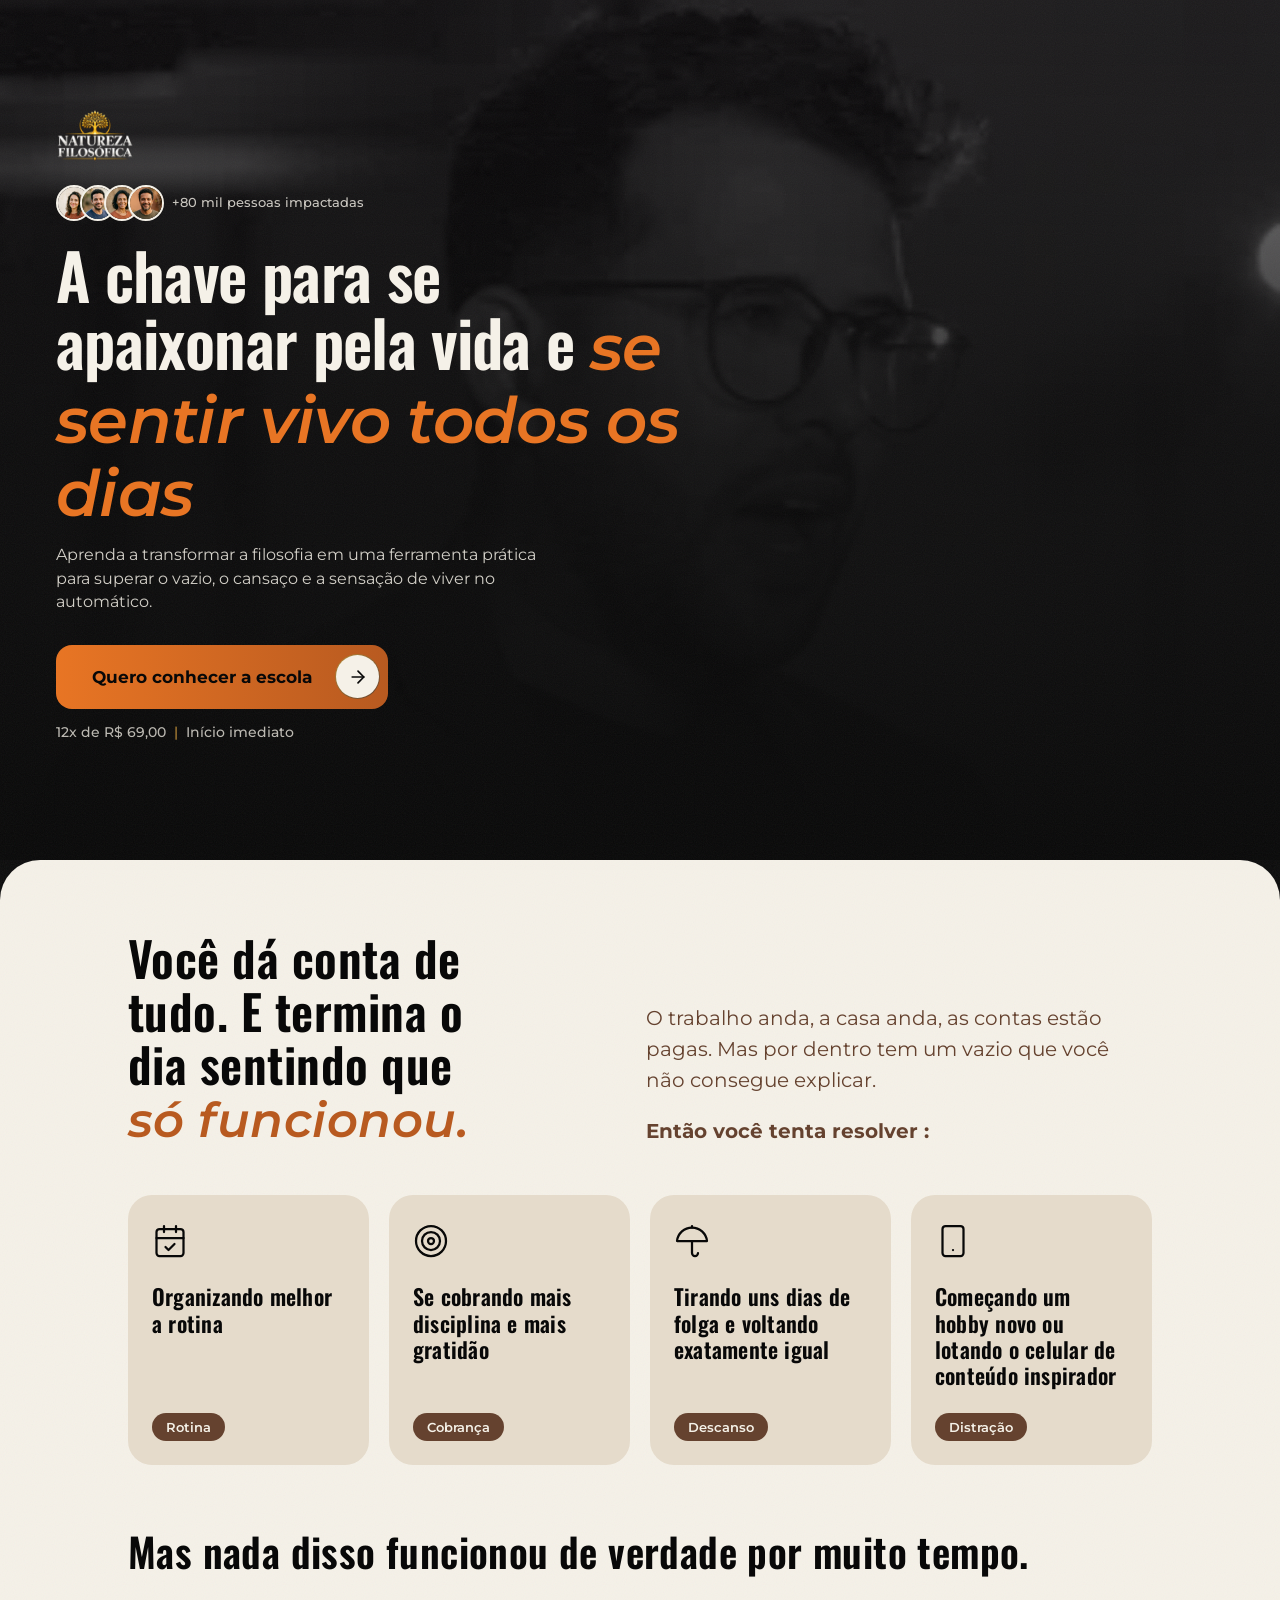
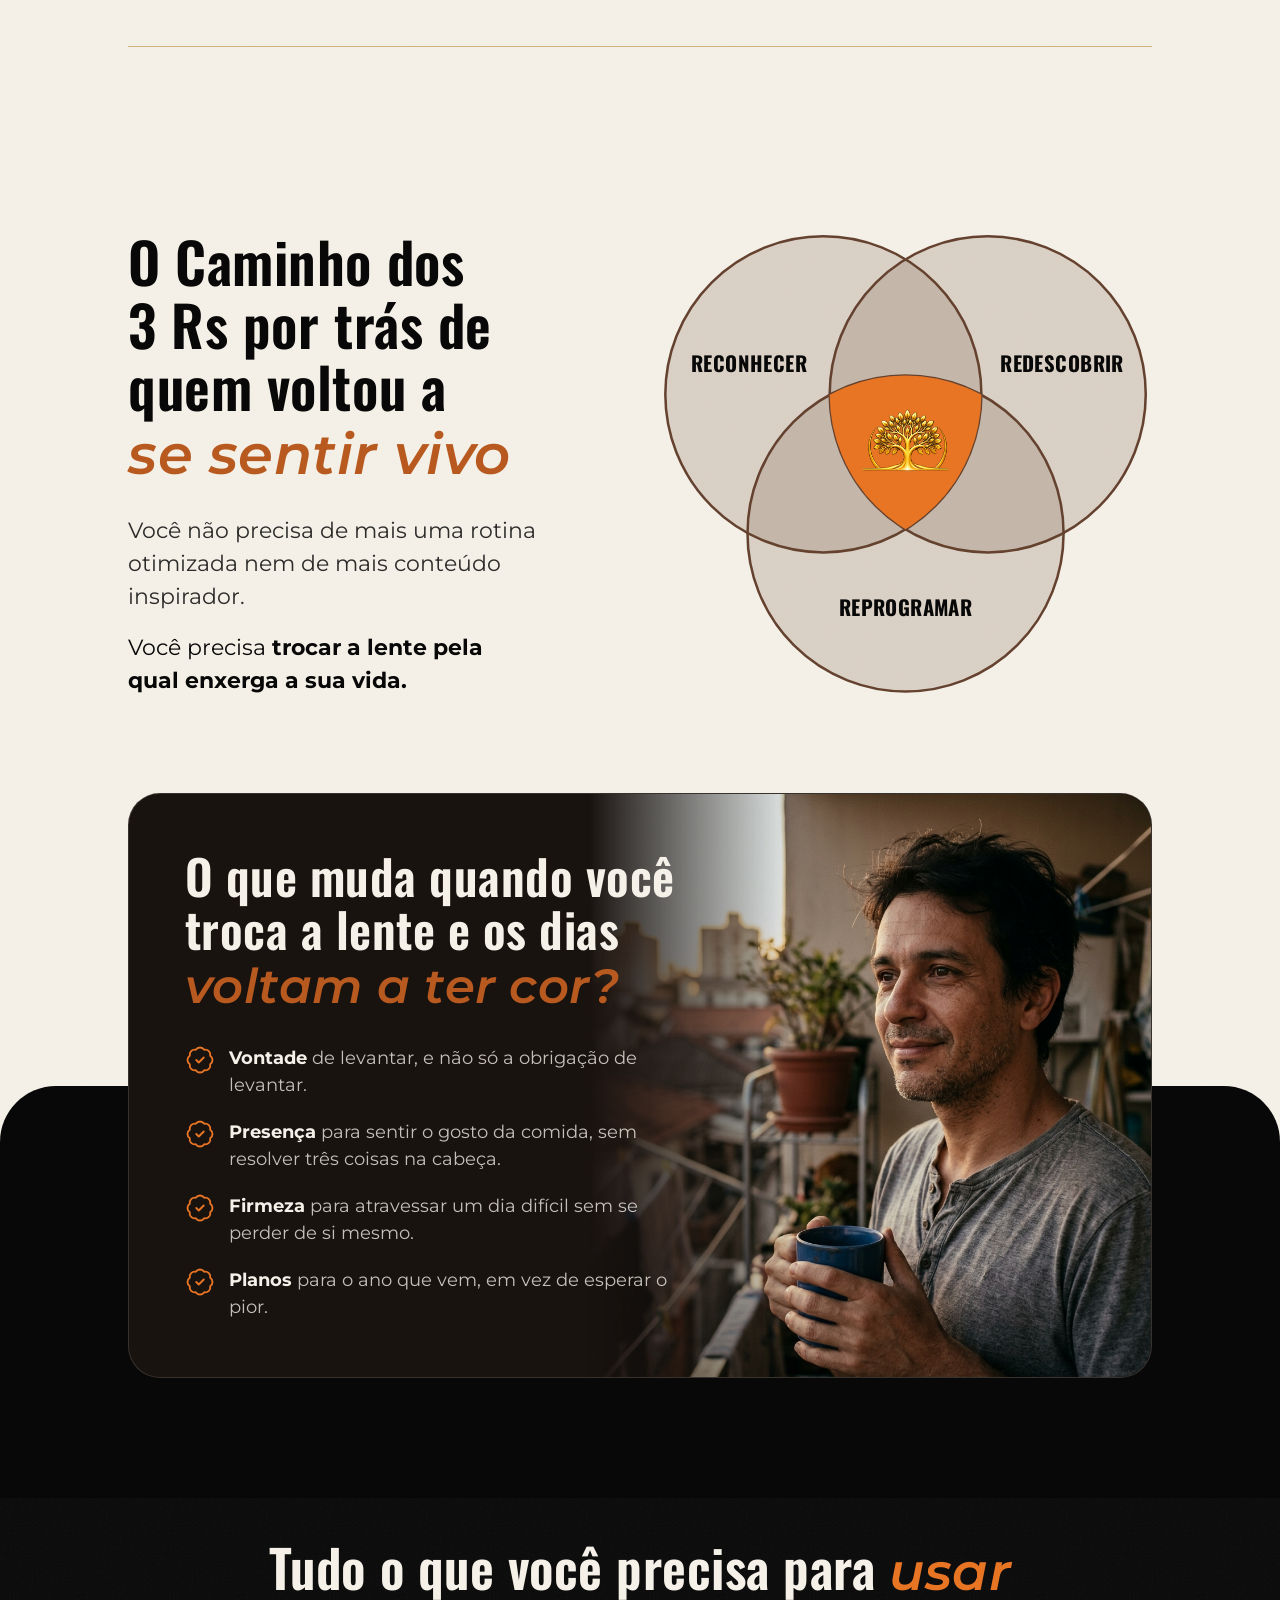
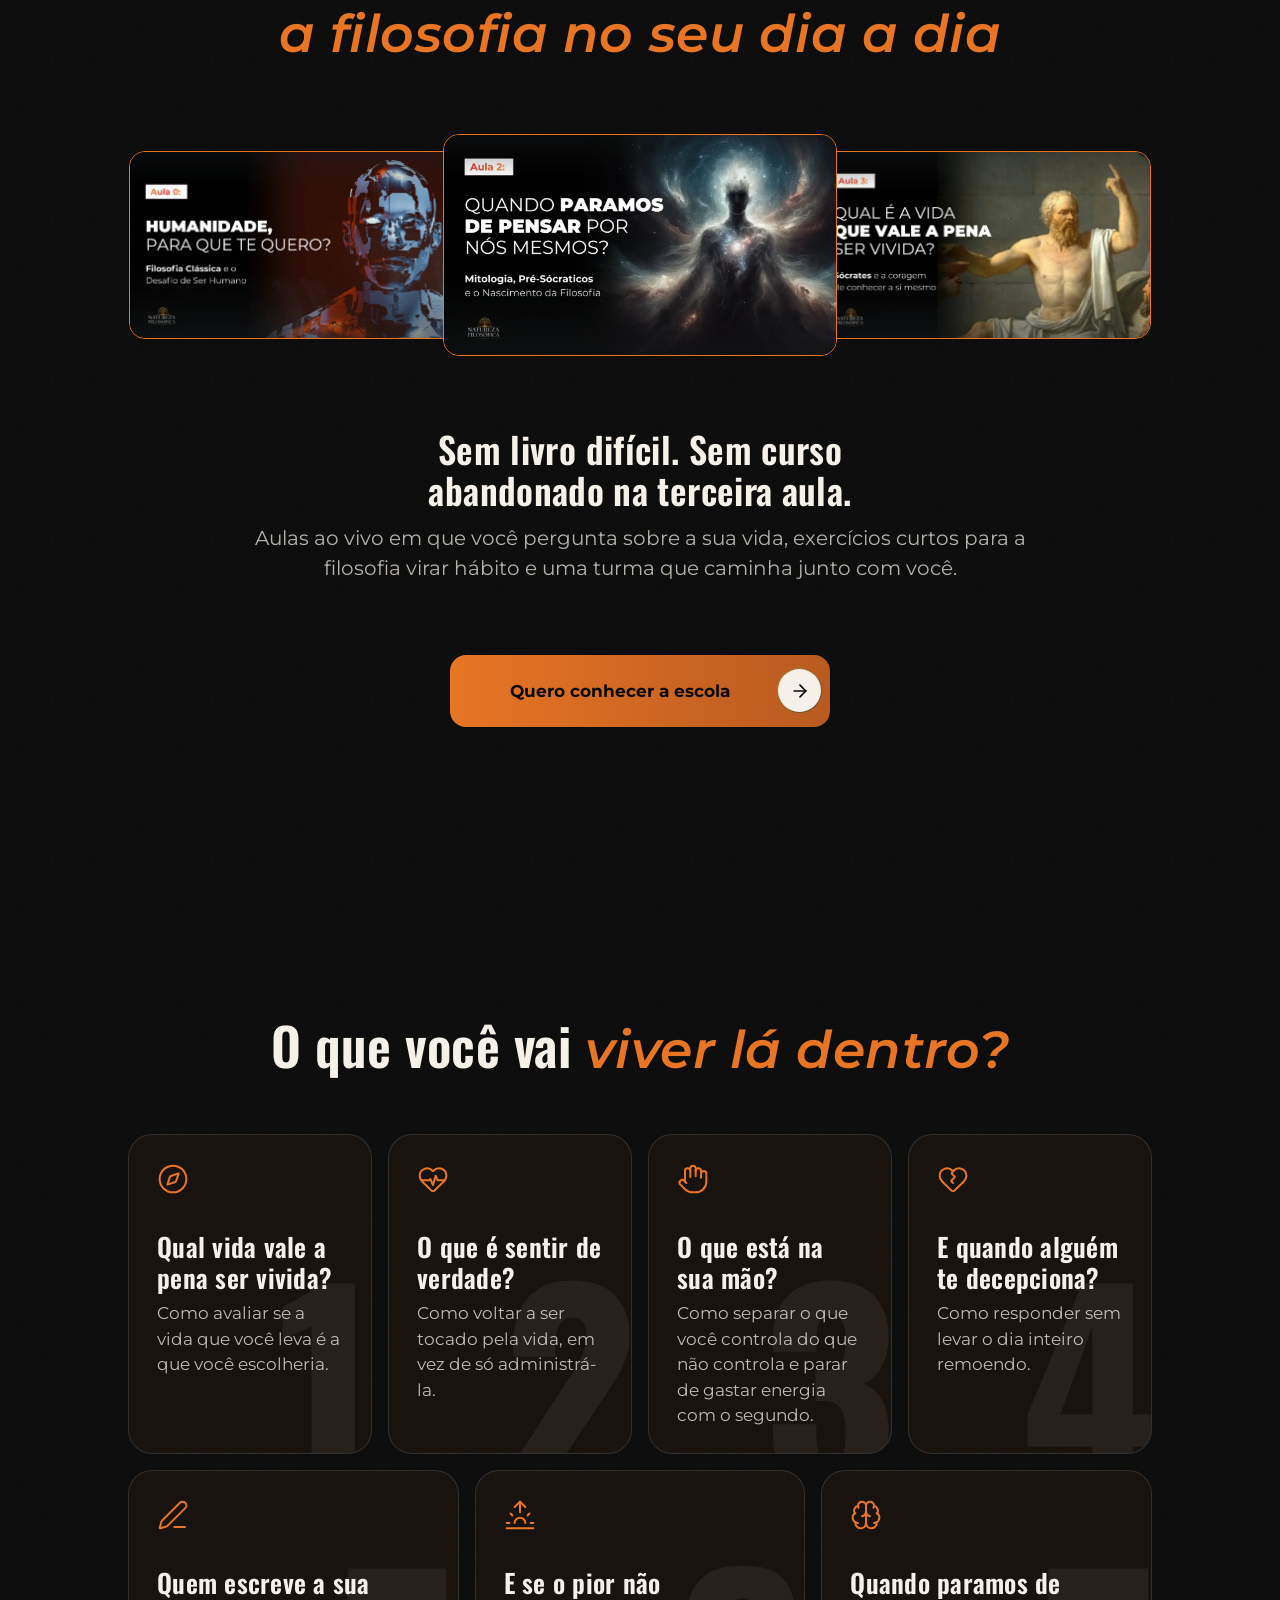
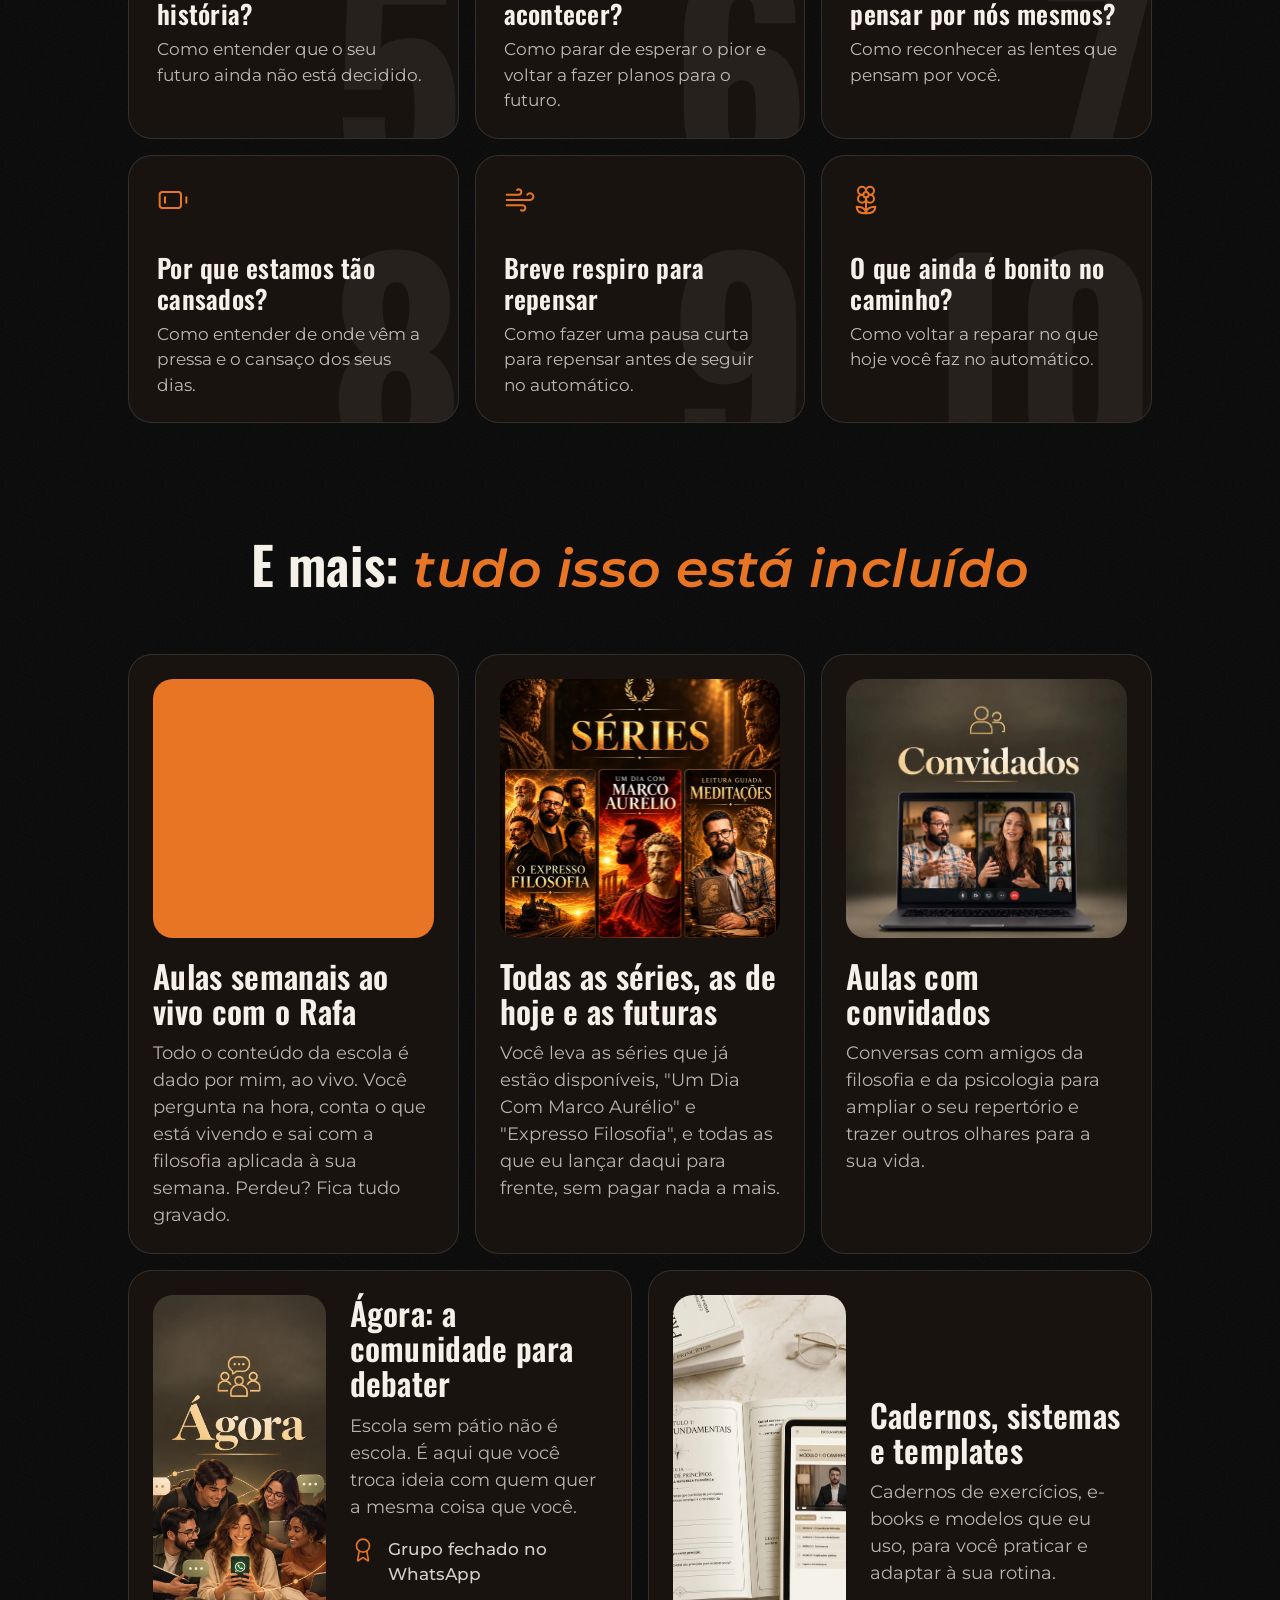
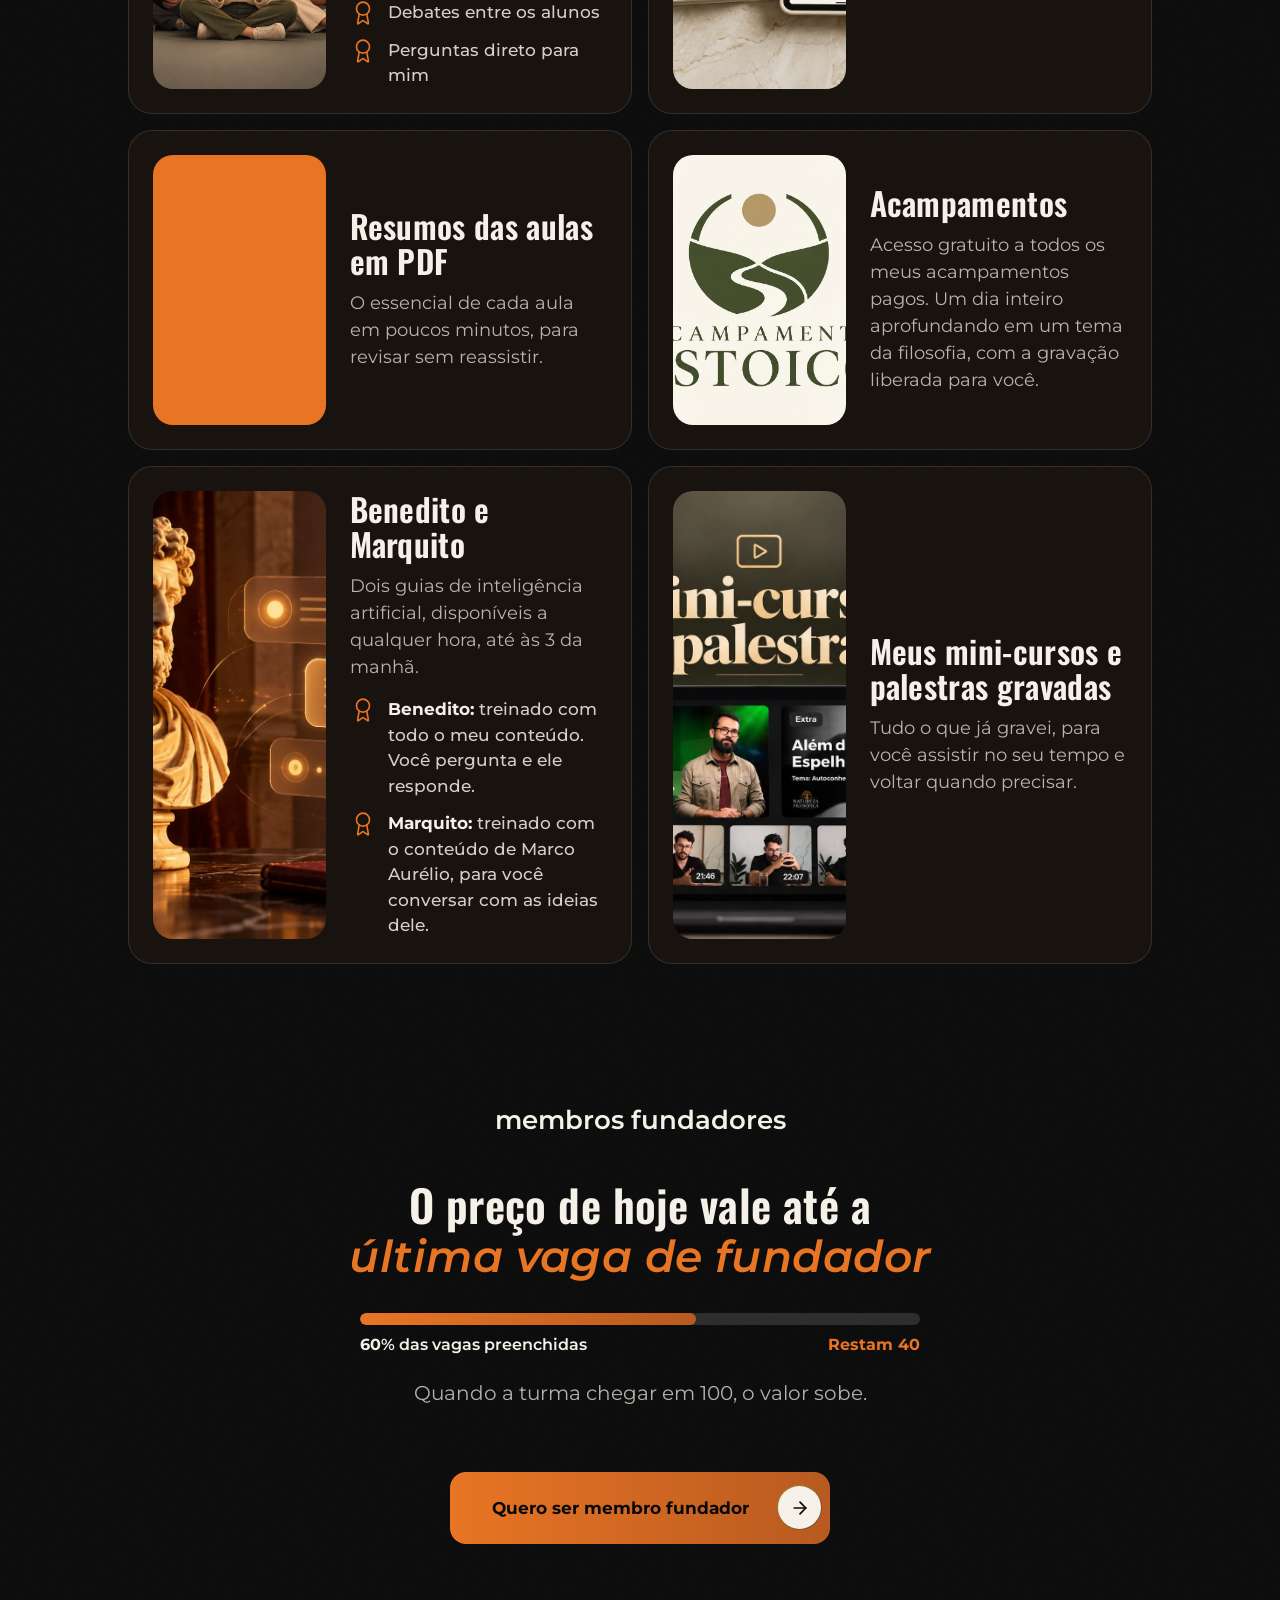
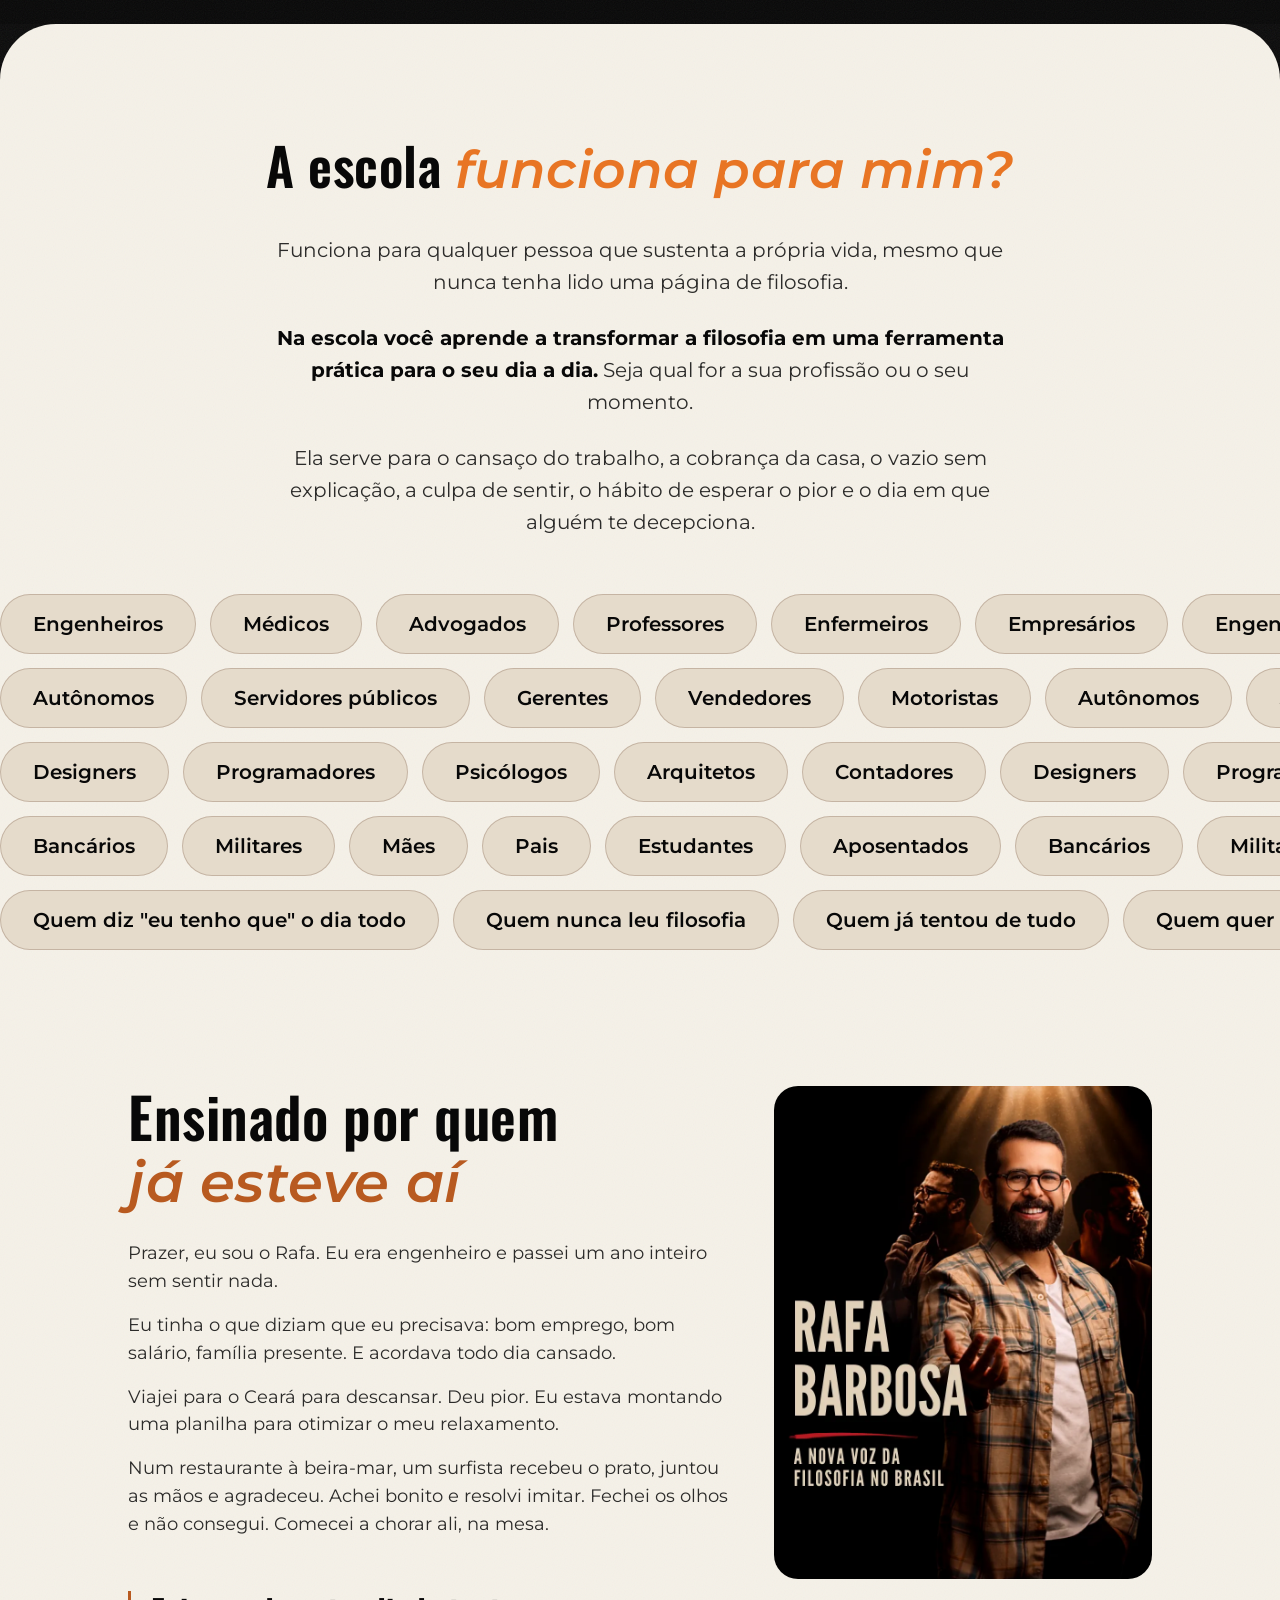
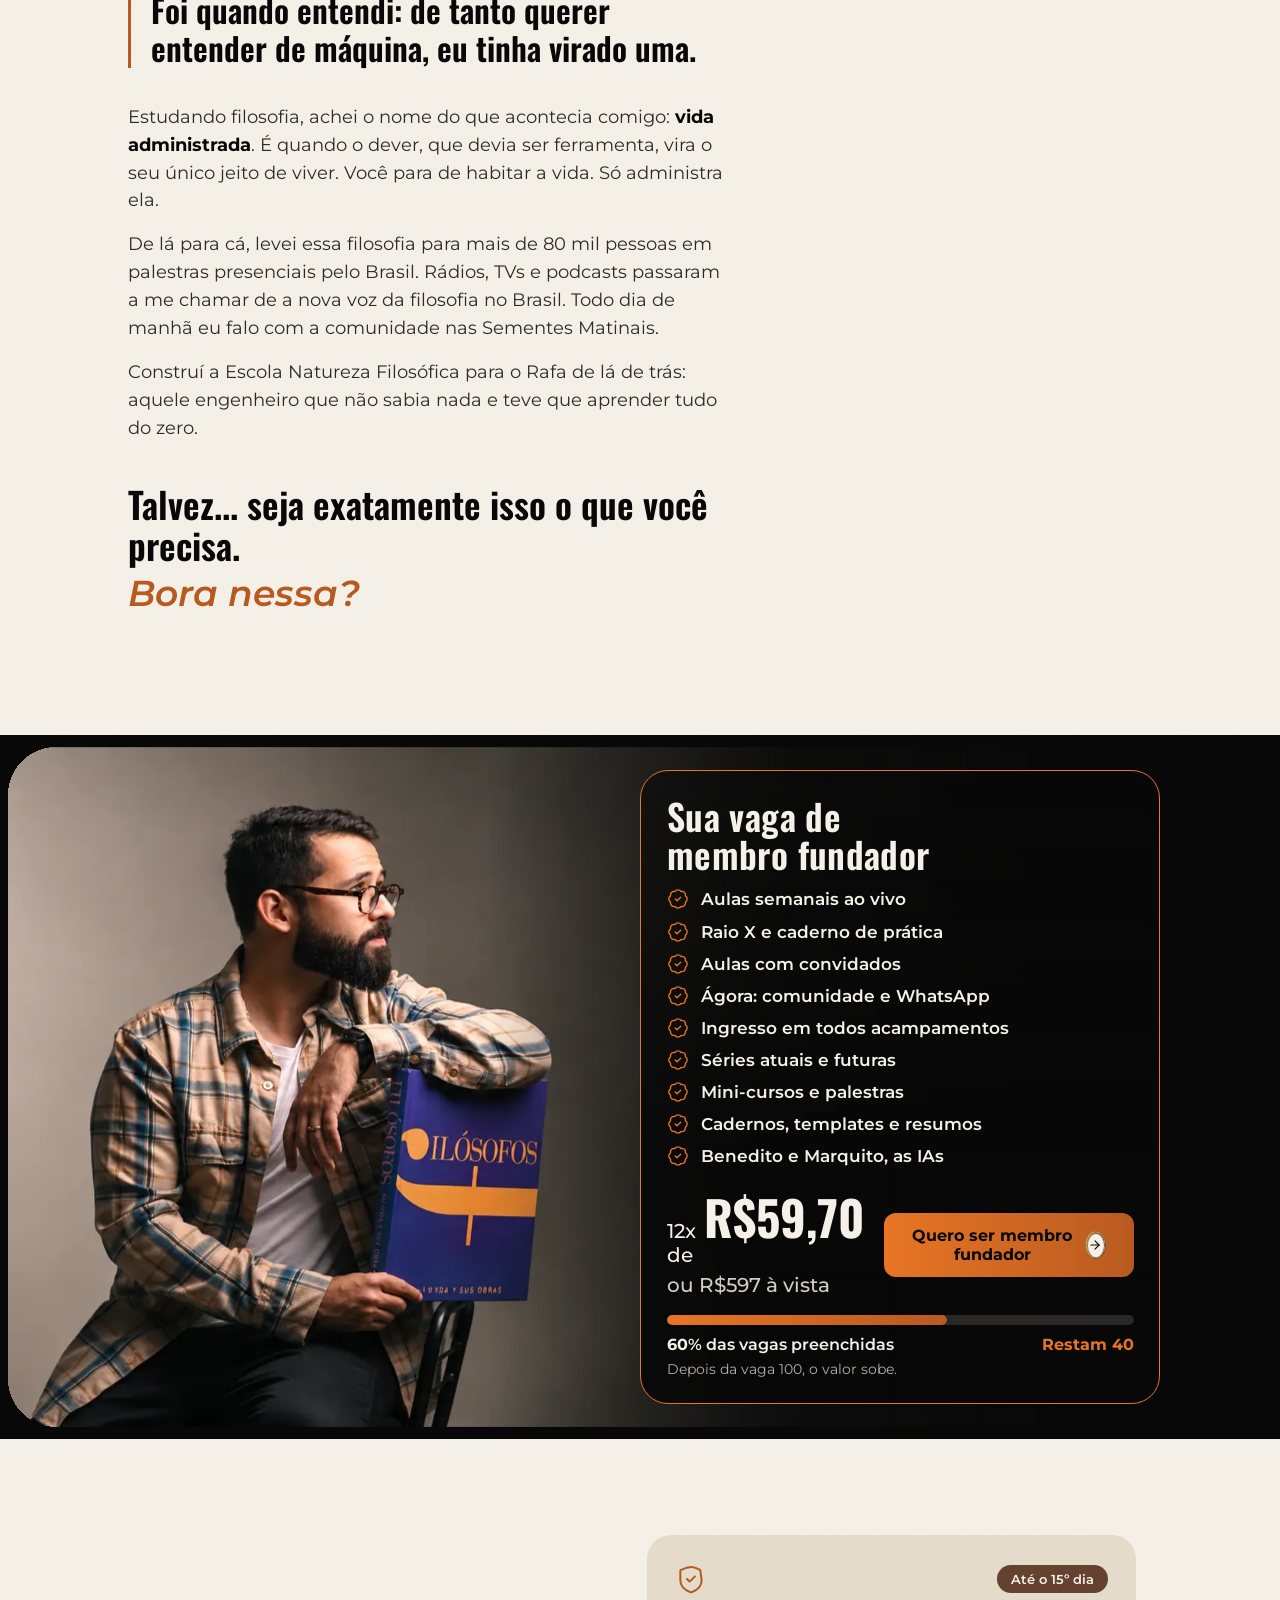
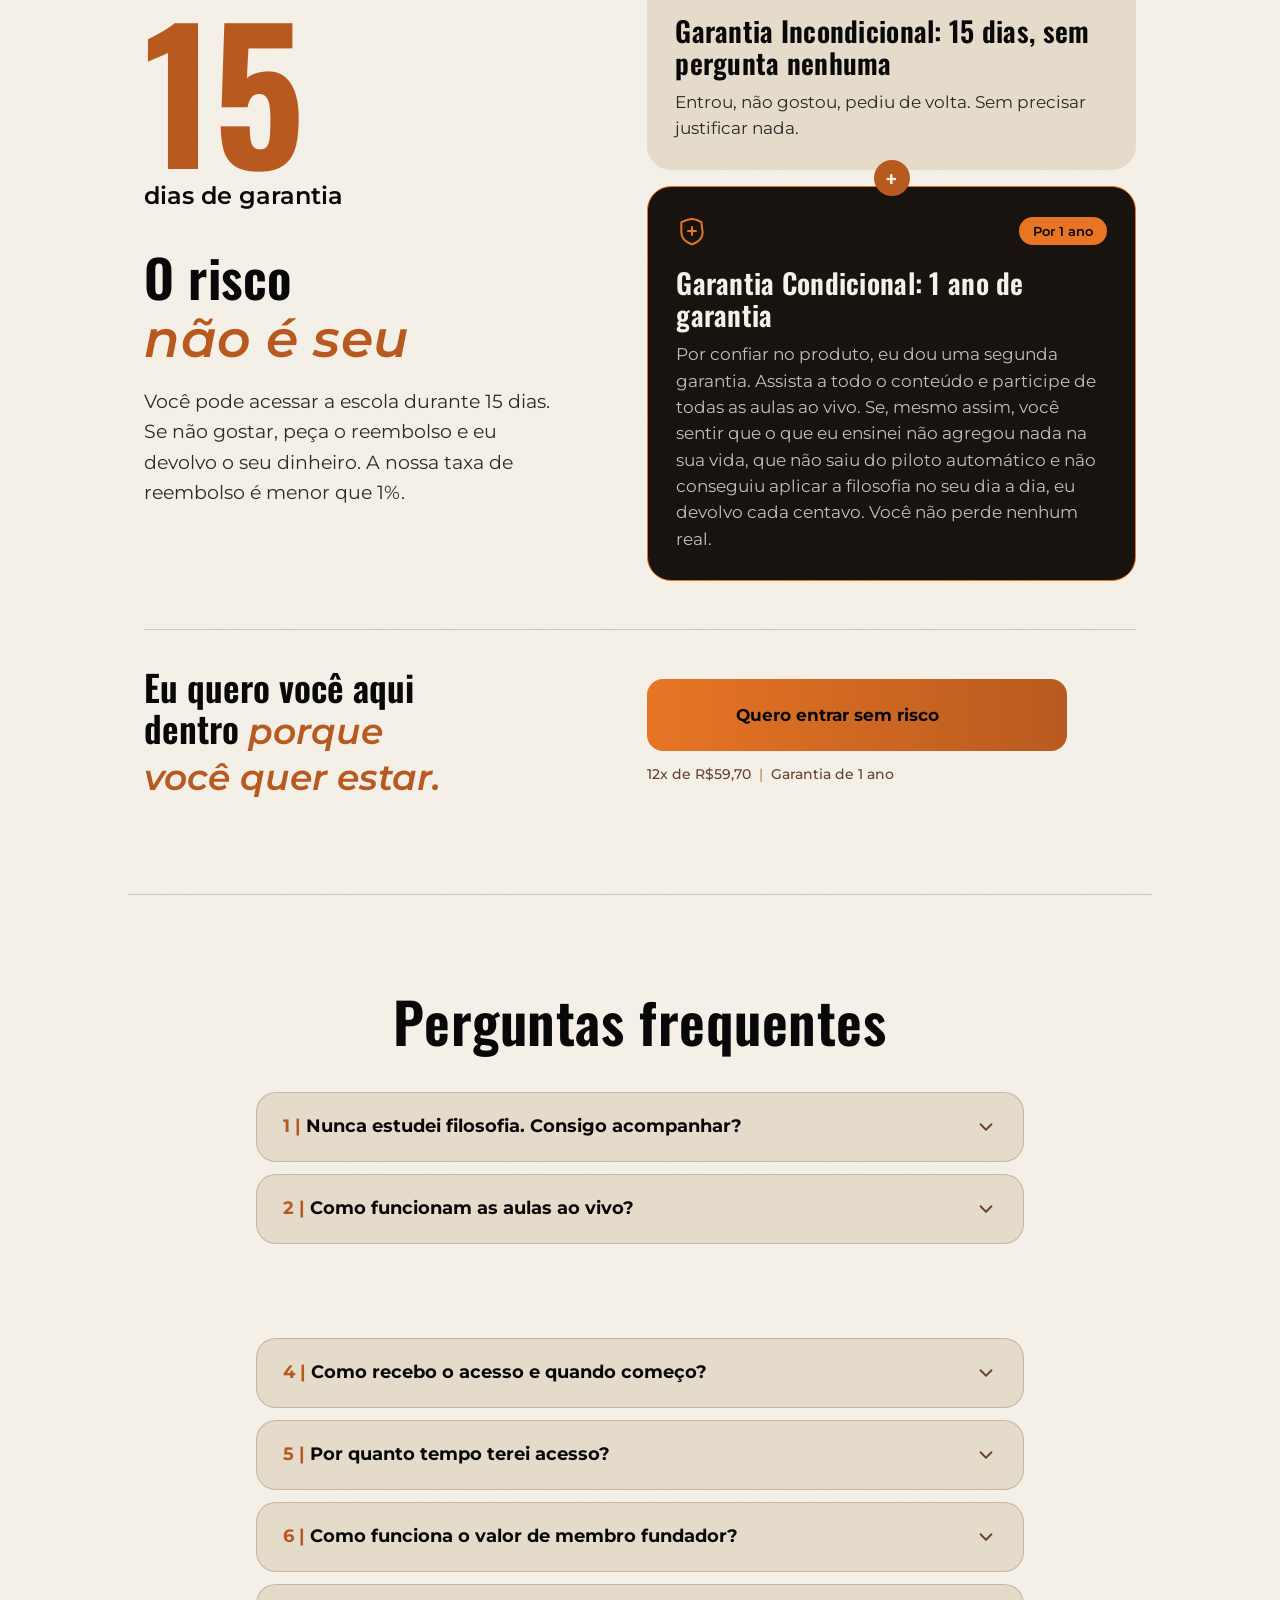
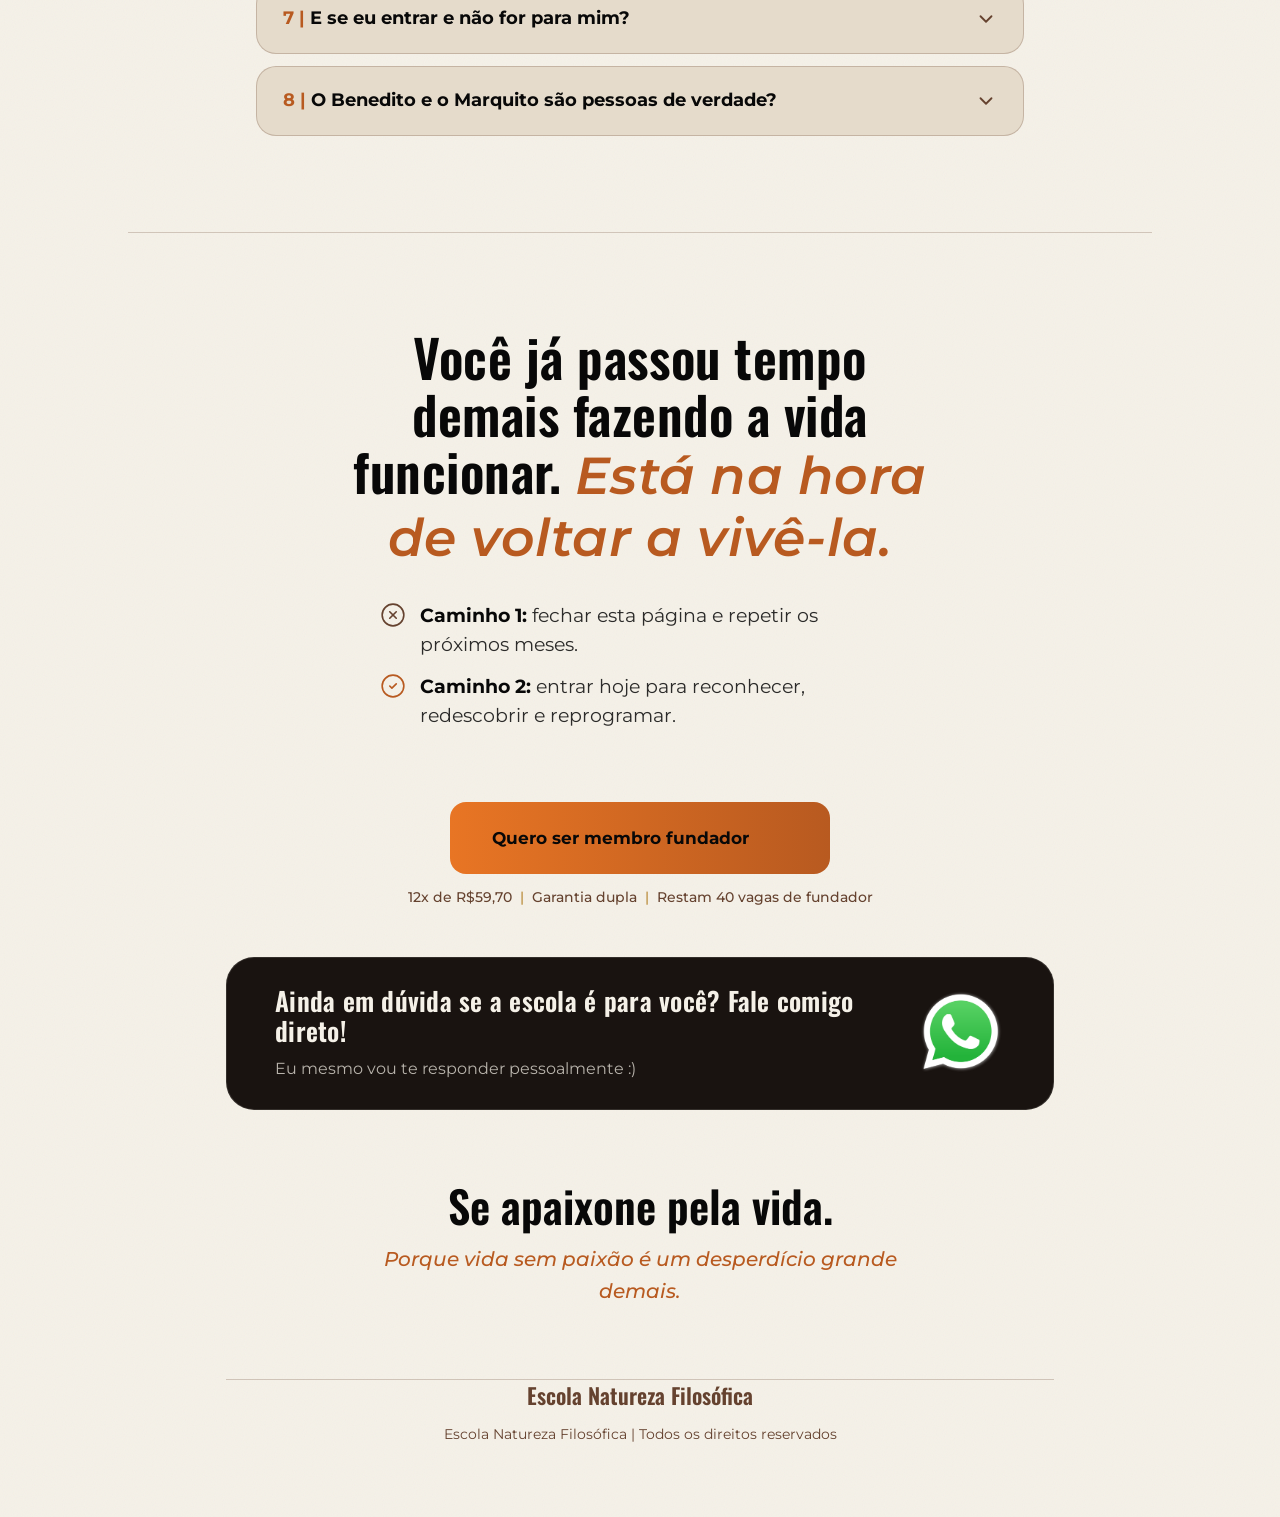
==== index.html @ 7ccce9e2 "fix: corrigir imagens quebradas nos atributos srcset" ====
<!DOCTYPE html>
<html lang="pt-BR">

<head>
    <meta charset="UTF-8">
    <meta name="viewport" content="width=device-width, initial-scale=1.0">
    <title>Escola Natureza Filosófica</title>

    <!-- Preconnect do Google Fonts -->
    <link rel="preconnect" href="https://fonts.googleapis.com">
    <link rel="preconnect" href="https://fonts.gstatic.com" crossorigin>

    <!-- Fontes: Oswald (500, 600, 700) e Montserrat (400, 500, 600, 600i, 700) -->
    <link
        href="https://fonts.googleapis.com/css2?family=Montserrat:ital,wght@0,400;0,500;0,600;0,700;1,600&family=Oswald:wght@500;600;700&display=swap"
        rel="stylesheet">

    <!-- CSS Principal -->
    <link rel="stylesheet" href="./oficial/style.css">

    <!-- SEO FAQ -->
    <script type="application/ld+json">
    {
      "@context": "https://schema.org",
      "@type": "FAQPage",
      "mainEntity": [
        {
          "@type": "Question",
          "name": "Nunca estudei filosofia. Consigo acompanhar?",
          "acceptedAnswer": {
            "@type": "Answer",
            "text": "Consegue. A escola foi montada para quem começa do zero, sem livro difícil e sem palavra complicada. Eu explico com exemplos do dia a dia, e você pode perguntar na hora, ao vivo."
          }
        },
        {
          "@type": "Question",
          "name": "Como funcionam as aulas ao vivo?",
          "acceptedAnswer": {
            "@type": "Answer",
            "text": "Toda semana eu entro ao vivo com a turma, na terça ou na quarta à noite. Você pergunta, conta o que está vivendo e leva a filosofia para a sua semana. O horário é ajustado ao que ficar melhor para a turma."
          }
        },
        {
          "@type": "Question",
          "name": "E se eu não puder assistir ao vivo?",
          "acceptedAnswer": {
            "@type": "Answer",
            "text": "Todos os encontros ficam gravados, e você assiste no seu tempo. Ninguém fica de fora por causa de horário: a gente marca reposição e ajusta o dia conforme a turma. O caderno de prática você faz quando quiser, sem prazo correndo atrás de você."
          }
        },
        {
          "@type": "Question",
          "name": "Como recebo o acesso e quando começo?",
          "acceptedAnswer": {
            "@type": "Answer",
            "text": "Começa imediatamente. Assim que a compra for aprovada, você recebe o acesso por e-mail, com o mesmo e-mail da compra, e o link do grupo da Ágora no WhatsApp. Você já entra com o conteúdo liberado e participa da próxima aula ao vivo."
          }
        },
        {
          "@type": "Question",
          "name": "Por quanto tempo terei acesso?",
          "acceptedAnswer": {
            "@type": "Answer",
            "text": "Você terá um ano completo de acesso a todo o conteúdo. Nesse período, as séries que eu lançar entram para você sem custo nenhum."
          }
        },
        {
          "@type": "Question",
          "name": "Como funciona o valor de membro fundador?",
          "acceptedAnswer": {
            "@type": "Answer",
            "text": "Os 100 primeiros entram com o valor de lançamento: 12x de R$59,70 ou R$597 à vista. Quando a turma chegar em 100, o valor sobe."
          }
        },
        {
          "@type": "Question",
          "name": "E se eu entrar e não for para mim?",
          "acceptedAnswer": {
            "@type": "Answer",
            "text": "Você tem duas garantias. A primeira é de 15 dias: entre, participe dos encontros e, se não gostar, peça o reembolso, sem precisar justificar nada. A segunda é de 1 ano: se você assistir a todo o conteúdo e participar de todas as aulas ao vivo e, mesmo assim, sentir que não agregou nada na sua vida, eu devolvo cada centavo."
          }
        },
        {
          "@type": "Question",
          "name": "O Benedito e o Marquito são pessoas de verdade?",
          "acceptedAnswer": {
            "@type": "Answer",
            "text": "Não. São inteligências artificiais, disponíveis a qualquer hora. O Benedito é treinado com todo o meu conteúdo. O Marquito é treinado com o conteúdo de Marco Aurélio, para você conversar com as ideias dele."
          }
        }
      ]
    }
    </script>
</head>

<body>
    <!-- O ruído pode ser global para as seções escuras, mas vamos adicionar por seção conforme o design -->

    <!-- ==============================================
         1. HERO SECTION
         ============================================== -->
    <section class="hero" id="hero">
        <div class="hero-bg">
            <picture>
                <source media="(prefers-reduced-motion: reduce)" srcset="./oficial/hero-estatico.webp">
                <img src="./oficial/hero-loop.webp" alt="" width="720" height="1280" fetchpriority="high" decoding="async"
                    class="hero-gif">
            </picture>
            <div class="hero-overlay"></div>
            <div class="ruido"></div>
        </div>

        <div class="container hero-container">
            <div class="hero-content">
                <img src="./oficial/logo.webp" alt="Escola Natureza Filosófica" class="hero-logo anima-sequencia"
                    style="--delay: 0">

                <div class="prova-rostos anima-sequencia" style="--delay: 1">
                    <div class="rostos">
                        <img src="./oficial/face1.webp" alt="Aluno 1" width="40" height="40">
                        <img src="./oficial/face2.webp" alt="Aluno 2" width="40" height="40">
                        <img src="./oficial/face3.webp" alt="Aluno 3" width="40" height="40">
                        <img src="./oficial/face4.webp" alt="Aluno 4" width="40" height="40">
                    </div>
                    <p>+80 mil pessoas impactadas</p>
                </div>

                <h1 class="anima-sequencia" style="--delay: 2">A chave para se apaixonar pela vida e <em>se sentir vivo
                        todos os dias</em></h1>

                <p class="hero-subtitulo anima-sequencia" style="--delay: 3">Aprenda a transformar a filosofia em uma
                    ferramenta prática para superar o vazio, o cansaço e a sensação de viver no automático.</p>

                <a href="#oferta" class="btn-principal anima-sequencia" style="--delay: 4">
                    Quero conhecer a escola
                    <span class="btn-icon">
                        <svg width="24" height="24" viewBox="0 0 24 24" fill="none" stroke="currentColor"
                            stroke-width="2" stroke-linecap="round" stroke-linejoin="round">
                            <line x1="5" y1="12" x2="19" y2="12"></line>
                            <polyline points="12 5 19 12 12 19"></polyline>
                        </svg>
                    </span>
                </a>

                <p class="microtexto anima-sequencia" style="--delay: 5">12x de R$ 69,00 <span class="divisor">|</span>
                    Início imediato <span class="divisor">
            </div>
        </div>
    </section>

    <!-- ==============================================
         2. O PROBLEMA SECTION
         ============================================== -->
    <section class="secao-clara sobrepor-anterior problema-sec" id="problema">
        <div class="ruido" style="opacity: 0.05; z-index: 0;"></div>
        <div class="container problema-container" style="position: relative; z-index: 1;">

            <div class="problema-header">
                <h2 class="anim-texto problema-h2">Você dá conta de tudo. E termina o dia sentindo que <em>só
                        funcionou.</em></h2>

                <div class="problema-texto">
                    <p class="anim-texto p-problema">O trabalho anda, a casa anda, as contas estão pagas. Mas por dentro
                        tem um vazio que você não consegue explicar.</p>
                    <p class="anim-texto p-problema-forte">Então você tenta resolver :</p>
                </div>
            </div>

            <div class="carrosel-wrapper">
                <div class="carrosel-track" id="problema-track" role="region" aria-roledescription="carrossel"
                    aria-label="Coisas que você já tentou">
                    <!-- Card 1 -->
                    <div class="card-tentativa" aria-label="1 de 4">
                        <svg class="card-icon" xmlns="http://www.w3.org/2000/svg" width="36" height="36"
                            viewBox="0 0 24 24" fill="none" stroke="currentColor" stroke-width="1.5"
                            stroke-linecap="round" stroke-linejoin="round" aria-hidden="true">
                            <rect x="3" y="4" width="18" height="18" rx="2" ry="2"></rect>
                            <line x1="16" y1="2" x2="16" y2="6"></line>
                            <line x1="8" y1="2" x2="8" y2="6"></line>
                            <line x1="3" y1="10" x2="21" y2="10"></line>
                            <path d="m9 16 2 2 4-4"></path>
                        </svg>
                        <h3 class="card-titulo">Organizando melhor a rotina</h3>
                        <span class="card-tag">Rotina</span>
                    </div>
                    <!-- Card 2 -->
                    <div class="card-tentativa" aria-label="2 de 4">
                        <svg class="card-icon" xmlns="http://www.w3.org/2000/svg" width="36" height="36"
                            viewBox="0 0 24 24" fill="none" stroke="currentColor" stroke-width="1.5"
                            stroke-linecap="round" stroke-linejoin="round" aria-hidden="true">
                            <circle cx="12" cy="12" r="10"></circle>
                            <circle cx="12" cy="12" r="6"></circle>
                            <circle cx="12" cy="12" r="2"></circle>
                        </svg>
                        <h3 class="card-titulo">Se cobrando mais disciplina e mais gratidão</h3>
                        <span class="card-tag">Cobrança</span>
                    </div>
                    <!-- Card 3 -->
                    <div class="card-tentativa" aria-label="3 de 4">
                        <svg class="card-icon" xmlns="http://www.w3.org/2000/svg" width="36" height="36"
                            viewBox="0 0 24 24" fill="none" stroke="currentColor" stroke-width="1.5"
                            stroke-linecap="round" stroke-linejoin="round" aria-hidden="true">
                            <path d="M22 12a10.06 10.06 0 0 0-20 0Z"></path>
                            <path d="M12 12v8a2 2 0 0 0 4 0"></path>
                            <path d="M12 2v1"></path>
                        </svg>
                        <h3 class="card-titulo">Tirando uns dias de folga e voltando exatamente igual</h3>
                        <span class="card-tag">Descanso</span>
                    </div>
                    <!-- Card 4 -->
                    <div class="card-tentativa" aria-label="4 de 4">
                        <svg class="card-icon" xmlns="http://www.w3.org/2000/svg" width="36" height="36"
                            viewBox="0 0 24 24" fill="none" stroke="currentColor" stroke-width="1.5"
                            stroke-linecap="round" stroke-linejoin="round" aria-hidden="true">
                            <rect x="5" y="2" width="14" height="20" rx="2" ry="2"></rect>
                            <line x1="12" y1="18" x2="12.01" y2="18"></line>
                        </svg>
                        <h3 class="card-titulo">Começando um hobby novo ou lotando o celular de conteúdo inspirador</h3>
                        <span class="card-tag">Distração</span>
                    </div>
                </div>

                <div class="carrosel-setas">
                    <button aria-label="Card anterior" class="btn-seta prev-seta">
                        <svg width="24" height="24" viewBox="0 0 24 24" fill="none" stroke="currentColor"
                            stroke-width="2" stroke-linecap="round" stroke-linejoin="round">
                            <line x1="19" y1="12" x2="5" y2="12"></line>
                            <polyline points="12 19 5 12 12 5"></polyline>
                        </svg>
                    </button>
                    <button aria-label="Próximo card" class="btn-seta next-seta">
                        <svg width="24" height="24" viewBox="0 0 24 24" fill="none" stroke="currentColor"
                            stroke-width="2" stroke-linecap="round" stroke-linejoin="round">
                            <line x1="5" y1="12" x2="19" y2="12"></line>
                            <polyline points="12 5 19 12 12 19"></polyline>
                        </svg>
                    </button>
                </div>
            </div>

            <div class="problema-fechamento">
                <h3 class="anim-texto problema-h3">Mas nada disso funcionou de verdade por muito tempo.</h3>
            </div>

            <div class="divisor-bloco-dourado"></div>

        </div>
    </section>

    <!-- ==============================================
         3. FRAMEWORK SECTION
         ============================================== -->
    <section class="secao-clara framework-sec" id="framework">
        <div class="ruido" style="opacity: 0.05; z-index: 0;"></div>
        <div class="container framework-container" style="position: relative; z-index: 1;">
            <div class="framework-content">

                <div class="framework-diagram">
                    <svg viewBox="24 16 312 296" role="img"
                        aria-label="Diagrama com três círculos que se cruzam: Reconhecer, Redescobrir e Reprogramar, com uma árvore no centro"
                        class="diagrama-framework">
                        <defs>
                            <clipPath id="clip-esquerdo">
                                <circle cx="128" cy="120" r="100" />
                            </clipPath>
                            <clipPath id="clip-direito">
                                <circle cx="232" cy="120" r="100" />
                            </clipPath>
                            <clipPath id="recorte-arvore">
                                <circle cx="180" cy="149" r="36" />
                            </clipPath>
                        </defs>

                        <g class="circulos-base">
                            <circle cx="128" cy="120" r="100" class="circulo-anim esquerdo" />
                            <circle cx="232" cy="120" r="100" class="circulo-anim direito" />
                            <circle cx="180" cy="208" r="100" class="circulo-anim inferior" />
                        </g>

                        <g class="intersecao-anim">
                            <g clip-path="url(#clip-esquerdo)">
                                <g clip-path="url(#clip-direito)">
                                    <circle cx="180" cy="208" r="100" fill="#E87524" />
                                </g>
                            </g>

                            <!-- Imagem da arvore (SVG exige href em vez de src) -->
                            <image href="./oficial/Arvore.webp" x="153" y="122" width="54" height="54"
                                preserveAspectRatio="xMidYMid meet" clip-path="url(#recorte-arvore)" aria-hidden="true"
                                class="arvore-img" />
                        </g>

                        <g class="rotulos" aria-hidden="true">
                            <text x="81" y="106" class="rotulo rotulo-esq">RECONHECER</text>
                            <text x="279" y="106" class="rotulo rotulo-dir">REDESCOBRIR</text>
                            <text x="180" y="260" class="rotulo rotulo-inf">REPROGRAMAR</text>
                        </g>
                    </svg>
                </div>

                <div class="framework-text">
                    <h2 class="anim-texto">O Caminho dos 3 Rs por trás de quem voltou a <em>se sentir vivo</em></h2>

                    <p class="p-destaque anim-texto">Você não precisa de mais uma rotina otimizada nem de mais conteúdo
                        inspirador.</p>

                    <p class="p-forte anim-texto">Você precisa <strong>trocar a lente pela qual enxerga a sua
                            vida.</strong>
                    </p>
                </div>

            </div>
        </div>
    </section>

    <!-- ==============================================
         4. O QUE MUDA SECTION
         ============================================== -->
    <section class="secao-clara mudanca-sec" id="mudanca">
        <div class="ruido" style="opacity: 0.05; z-index: 0;"></div>

        <div class="container mudanca-container">
            <div class="mudanca-cartao" id="mudanca-cartao">
                <div class="mudanca-foto-wrapper mudanca-anim" style="--anim-delay: 0;">
                    <img src="./oficial/assets/mudanca.webp" width="1600" height="1200"
                        alt="Homem na faixa dos 40 anos na sacada ao nascer do sol segurando caneca de café"
                        loading="lazy" decoding="async" class="mudanca-foto">
                    <div class="mudanca-gradiente"></div>
                </div>

                <div class="mudanca-conteudo">
                    <h2 class="mudanca-h2 mudanca-anim" style="--anim-delay: 3;">O que muda quando você troca a lente e
                        os dias <em>voltam a ter cor?</em></h2>

                    <ul class="mudanca-lista">
                        <li class="mudanca-item mudanca-anim" style="--anim-delay: 4.5;">
                            <svg class="mudanca-icone" xmlns="http://www.w3.org/2000/svg" width="28" height="28"
                                viewBox="0 0 24 24" fill="none" stroke="currentColor" stroke-width="1.5"
                                stroke-linecap="round" stroke-linejoin="round" aria-hidden="true">
                                <path
                                    d="M3.85 8.62a4 4 0 0 1 4.78-4.77 4 4 0 0 1 6.74 0 4 4 0 0 1 4.78 4.78 4 4 0 0 1 0 6.74 4 4 0 0 1-4.77 4.78 4 4 0 0 1-6.75 0 4 4 0 0 1-4.78-4.77 4 4 0 0 1 0-6.76Z">
                                </path>
                                <path d="m9 12 2 2 4-4"></path>
                            </svg>
                            <span class="mudanca-texto"><strong>Vontade</strong> de levantar, e não só a obrigação de
                                levantar.</span>
                        </li>
                        <li class="mudanca-item mudanca-anim" style="--anim-delay: 5.7;">
                            <svg class="mudanca-icone" xmlns="http://www.w3.org/2000/svg" width="28" height="28"
                                viewBox="0 0 24 24" fill="none" stroke="currentColor" stroke-width="1.5"
                                stroke-linecap="round" stroke-linejoin="round" aria-hidden="true">
                                <path
                                    d="M3.85 8.62a4 4 0 0 1 4.78-4.77 4 4 0 0 1 6.74 0 4 4 0 0 1 4.78 4.78 4 4 0 0 1 0 6.74 4 4 0 0 1-4.77 4.78 4 4 0 0 1-6.75 0 4 4 0 0 1-4.78-4.77 4 4 0 0 1 0-6.76Z">
                                </path>
                                <path d="m9 12 2 2 4-4"></path>
                            </svg>
                            <span class="mudanca-texto"><strong>Presença</strong> para sentir o gosto da comida, sem
                                resolver três coisas na cabeça.</span>
                        </li>
                        <li class="mudanca-item mudanca-anim" style="--anim-delay: 6.9;">
                            <svg class="mudanca-icone" xmlns="http://www.w3.org/2000/svg" width="28" height="28"
                                viewBox="0 0 24 24" fill="none" stroke="currentColor" stroke-width="1.5"
                                stroke-linecap="round" stroke-linejoin="round" aria-hidden="true">
                                <path
                                    d="M3.85 8.62a4 4 0 0 1 4.78-4.77 4 4 0 0 1 6.74 0 4 4 0 0 1 4.78 4.78 4 4 0 0 1 0 6.74 4 4 0 0 1-4.77 4.78 4 4 0 0 1-6.75 0 4 4 0 0 1-4.78-4.77 4 4 0 0 1 0-6.76Z">
                                </path>
                                <path d="m9 12 2 2 4-4"></path>
                            </svg>
                            <span class="mudanca-texto"><strong>Firmeza</strong> para atravessar um dia difícil sem se
                                perder de si mesmo.</span>
                        </li>
                        <li class="mudanca-item mudanca-anim" style="--anim-delay: 8.1;">
                            <svg class="mudanca-icone" xmlns="http://www.w3.org/2000/svg" width="28" height="28"
                                viewBox="0 0 24 24" fill="none" stroke="currentColor" stroke-width="1.5"
                                stroke-linecap="round" stroke-linejoin="round" aria-hidden="true">
                                <path
                                    d="M3.85 8.62a4 4 0 0 1 4.78-4.77 4 4 0 0 1 6.74 0 4 4 0 0 1 4.78 4.78 4 4 0 0 1 0 6.74 4 4 0 0 1-4.77 4.78 4 4 0 0 1-6.75 0 4 4 0 0 1-4.78-4.77 4 4 0 0 1 0-6.76Z">
                                </path>
                                <path d="m9 12 2 2 4-4"></path>
                            </svg>
                            <span class="mudanca-texto"><strong>Planos</strong> para o ano que vem, em vez de esperar o
                                pior.</span>
                        </li>
                    </ul>
                </div>
            </div>
        </div>
    </section>

    <!-- ==============================================
         5. TUDO O QUE VOCÊ PRECISA SECTION
         ============================================== -->
    <section class="tudo-sec" id="tudo">
        <div class="ruido" style="opacity: 0.06; z-index: 0;"></div>
        <div class="container tudo-container" style="position: relative; z-index: 1;">

            <h2 class="tudo-h2 anim-tudo" style="--anim-delay: 0;">Tudo o que você precisa para <em>usar a filosofia no
                    seu dia a dia</em></h2>

            <div class="pilha-cards">
                <img src="./oficial/assets/a1.webp" alt="Raio X do Propósito" class="card-img card-a1 anim-tudo"
                    style="--anim-delay: 2.5;">
                <img src="./oficial/assets/a2.webp" alt="Aulas ao vivo com Rafa Barbosa" class="card-img card-a2 anim-tudo"
                    style="--anim-delay: 4.9;">
                <img src="./oficial/assets/a3.webp" alt="Caderno de prática" class="card-img card-a3 anim-tudo"
                    style="--anim-delay: 3.7;">
            </div>

            <h3 class="tudo-h3 anim-tudo" style="--anim-delay: 6.5;">Sem livro difícil. Sem curso abandonado na terceira
                aula.</h3>

            <p class="tudo-p anim-tudo" style="--anim-delay: 7.7;">Aulas ao vivo em que você pergunta sobre a sua vida,
                exercícios curtos para a filosofia virar hábito e uma turma que caminha junto com você.</p>

            <div class="tudo-botoes">
                <a href="#oferta" class="btn-principal anim-tudo" style="--anim-delay: 8.9;">
                    Quero conhecer a escola
                    <span class="btn-icon">
                        <svg xmlns="http://www.w3.org/2000/svg" width="24" height="24" viewBox="0 0 24 24" fill="none"
                            stroke="currentColor" stroke-width="2" stroke-linecap="round" stroke-linejoin="round"
                            aria-hidden="true">
                            <path d="M5 12h14"></path>
                            <path d="m12 5 7 7-7 7"></path>
                        </svg>
                    </span>
                </a>
            </div>

            <a href="#oferta" aria-label="Ir para a próxima seção" class="indicador-rolagem anim-tudo"
                style="--anim-delay: 10.1;">
                <svg width="54" height="93" viewBox="0 0 54 93" fill="none" xmlns="http://www.w3.org/2000/svg">
                    <rect x="1.5" y="1.5" width="51" height="90" rx="25.5" stroke="#E87524" stroke-width="3" />
                    <circle cx="27" cy="27" r="13" stroke="#E87524" stroke-width="3" />
                    <path d="M21 24L27 30L33 24" stroke="#E87524" stroke-width="3" stroke-linecap="round"
                        stroke-linejoin="round" />
                </svg>
            </a>

        </div>
    </section>

    <!-- ==============================================
         6. O QUE VOCÊ VAI VIVER LÁ DENTRO SECTION
         ============================================== -->
    <section class="viver-sec" id="viver-la-dentro">
        <div class="ruido" style="opacity: 0.06; z-index: 0;"></div>
        <div class="container viver-container" style="position: relative; z-index: 1;">

            <h2 class="viver-h2 anim-viver" style="--anim-delay: 0;">O que você vai <em>viver lá dentro?</em></h2>

            <ol class="viver-grade">
                <!-- Card 1 -->
                <li class="viver-card anim-viver" style="--desktop-delay: 0;">
                    <svg class="viver-icone" xmlns="http://www.w3.org/2000/svg" width="32" height="32"
                        viewBox="0 0 24 24" fill="none" stroke="currentColor" stroke-width="1.5" stroke-linecap="round"
                        stroke-linejoin="round" aria-hidden="true">
                        <circle cx="12" cy="12" r="10" />
                        <path
                            d="m16.24 7.76-1.804 5.411a2 2 0 0 1-1.265 1.265L7.76 16.24l1.804-5.411a2 2 0 0 1 1.265-1.265z" />
                    </svg>
                    <h3 class="viver-h3">Qual vida vale a pena ser vivida?</h3>
                    <p class="viver-desc">Como avaliar se a vida que você leva é a que você escolheria.</p>
                    <span class="viver-num" aria-hidden="true">1</span>
                </li>
                <!-- Card 2 -->
                <li class="viver-card anim-viver" style="--desktop-delay: 0.8;">
                    <svg class="viver-icone" xmlns="http://www.w3.org/2000/svg" width="32" height="32"
                        viewBox="0 0 24 24" fill="none" stroke="currentColor" stroke-width="1.5" stroke-linecap="round"
                        stroke-linejoin="round" aria-hidden="true">
                        <path
                            d="M2 9.5a5.5 5.5 0 0 1 9.591-3.676.56.56 0 0 0 .818 0A5.49 5.49 0 0 1 22 9.5c0 2.29-1.5 4-3 5.5l-5.492 5.313a2 2 0 0 1-3 .019L5 15c-1.5-1.5-3-3.2-3-5.5" />
                        <path d="M3.22 13H9.5l.5-1 2 4.5 2-7 1.5 3.5h5.27" />
                    </svg>
                    <h3 class="viver-h3">O que é sentir de verdade?</h3>
                    <p class="viver-desc">Como voltar a ser tocado pela vida, em vez de só administrá-la.</p>
                    <span class="viver-num" aria-hidden="true">2</span>
                </li>
                <!-- Card 3 -->
                <li class="viver-card anim-viver" style="--desktop-delay: 1.6;">
                    <svg class="viver-icone" xmlns="http://www.w3.org/2000/svg" width="32" height="32"
                        viewBox="0 0 24 24" fill="none" stroke="currentColor" stroke-width="1.5" stroke-linecap="round"
                        stroke-linejoin="round" aria-hidden="true">
                        <path d="M18 11V6a2 2 0 0 0-2-2a2 2 0 0 0-2 2" />
                        <path d="M14 10V4a2 2 0 0 0-2-2a2 2 0 0 0-2 2v2" />
                        <path d="M10 10.5V6a2 2 0 0 0-2-2a2 2 0 0 0-2 2v8" />
                        <path
                            d="M18 8a2 2 0 1 1 4 0v6a8 8 0 0 1-8 8h-2c-2.8 0-4.5-.86-5.99-2.34l-3.6-3.6a2 2 0 0 1 2.83-2.82L7 15" />
                    </svg>
                    <h3 class="viver-h3">O que está na sua mão?</h3>
                    <p class="viver-desc">Como separar o que você controla do que não controla e parar de gastar energia
                        com o segundo.</p>
                    <span class="viver-num" aria-hidden="true">3</span>
                </li>
                <!-- Card 4 -->
                <li class="viver-card anim-viver" style="--desktop-delay: 2.4;">
                    <svg class="viver-icone" xmlns="http://www.w3.org/2000/svg" width="32" height="32"
                        viewBox="0 0 24 24" fill="none" stroke="currentColor" stroke-width="1.5" stroke-linecap="round"
                        stroke-linejoin="round" aria-hidden="true">
                        <path
                            d="M12.409 5.824c-.702.792-1.15 1.496-1.415 2.166l2.153 2.156a.5.5 0 0 1 0 .707l-2.293 2.293a.5.5 0 0 0 0 .707L12 15" />
                        <path
                            d="M13.508 20.313a2 2 0 0 1-3 .019L5 15c-1.5-1.5-3-3.2-3-5.5a5.5 5.5 0 0 1 9.591-3.677.6.6 0 0 0 .818.001A5.5 5.5 0 0 1 22 9.5c0 2.29-1.5 4-3 5.5z" />
                    </svg>
                    <h3 class="viver-h3">E quando alguém te decepciona?</h3>
                    <p class="viver-desc">Como responder sem levar o dia inteiro remoendo.</p>
                    <span class="viver-num" aria-hidden="true">4</span>
                </li>
                <!-- Card 5 -->
                <li class="viver-card anim-viver" style="--desktop-delay: 0;">
                    <svg class="viver-icone" xmlns="http://www.w3.org/2000/svg" width="32" height="32"
                        viewBox="0 0 24 24" fill="none" stroke="currentColor" stroke-width="1.5" stroke-linecap="round"
                        stroke-linejoin="round" aria-hidden="true">
                        <path d="M13 21h8" />
                        <path
                            d="M21.174 6.812a1 1 0 0 0-3.986-3.987L3.842 16.174a2 2 0 0 0-.5.83l-1.321 4.352a.5.5 0 0 0 .623.622l4.353-1.32a2 2 0 0 0 .83-.497z" />
                    </svg>
                    <h3 class="viver-h3">Quem escreve a sua história?</h3>
                    <p class="viver-desc">Como entender que o seu futuro ainda não está decidido.</p>
                    <span class="viver-num" aria-hidden="true">5</span>
                </li>
                <!-- Card 6 -->
                <li class="viver-card anim-viver" style="--desktop-delay: 0.8;">
                    <svg class="viver-icone" xmlns="http://www.w3.org/2000/svg" width="32" height="32"
                        viewBox="0 0 24 24" fill="none" stroke="currentColor" stroke-width="1.5" stroke-linecap="round"
                        stroke-linejoin="round" aria-hidden="true">
                        <path d="M12 2v8" />
                        <path d="m4.93 10.93 1.41 1.41" />
                        <path d="M2 18h2" />
                        <path d="M20 18h2" />
                        <path d="m19.07 10.93-1.41 1.41" />
                        <path d="M22 22H2" />
                        <path d="m8 6 4-4 4 4" />
                        <path d="M16 18a4 4 0 0 0-8 0" />
                    </svg>
                    <h3 class="viver-h3">E se o pior não acontecer?</h3>
                    <p class="viver-desc">Como parar de esperar o pior e voltar a fazer planos para o futuro.</p>
                    <span class="viver-num" aria-hidden="true">6</span>
                </li>
                <!-- Card 7 -->
                <li class="viver-card anim-viver" style="--desktop-delay: 1.6;">
                    <svg class="viver-icone" xmlns="http://www.w3.org/2000/svg" width="32" height="32"
                        viewBox="0 0 24 24" fill="none" stroke="currentColor" stroke-width="1.5" stroke-linecap="round"
                        stroke-linejoin="round" aria-hidden="true">
                        <path d="M12 18V5" />
                        <path d="M15 13a4.17 4.17 0 0 1-3-4 4.17 4.17 0 0 1-3 4" />
                        <path d="M17.598 6.5A3 3 0 1 0 12 5a3 3 0 1 0-5.598 1.5" />
                        <path d="M17.997 5.125a4 4 0 0 1 2.526 5.77" />
                        <path d="M18 18a4 4 0 0 0 2-7.464" />
                        <path d="M19.967 17.483A4 4 0 1 1 12 18a4 4 0 1 1-7.967-.517" />
                        <path d="M6 18a4 4 0 0 1-2-7.464" />
                        <path d="M6.003 5.125a4 4 0 0 0-2.526 5.77" />
                    </svg>
                    <h3 class="viver-h3">Quando paramos de pensar por nós mesmos?</h3>
                    <p class="viver-desc">Como reconhecer as lentes que pensam por você.</p>
                    <span class="viver-num" aria-hidden="true">7</span>
                </li>
                <!-- Card 8 -->
                <li class="viver-card anim-viver" style="--desktop-delay: 0;">
                    <svg class="viver-icone" xmlns="http://www.w3.org/2000/svg" width="32" height="32"
                        viewBox="0 0 24 24" fill="none" stroke="currentColor" stroke-width="1.5" stroke-linecap="round"
                        stroke-linejoin="round" aria-hidden="true">
                        <path d="M22 14v-4" />
                        <path d="M6 14v-4" />
                        <rect x="2" y="6" width="16" height="12" rx="2" />
                    </svg>
                    <h3 class="viver-h3">Por que estamos tão cansados?</h3>
                    <p class="viver-desc">Como entender de onde vêm a pressa e o cansaço dos seus dias.</p>
                    <span class="viver-num" aria-hidden="true">8</span>
                </li>
                <!-- Card 9 -->
                <li class="viver-card anim-viver" style="--desktop-delay: 0.8;">
                    <svg class="viver-icone" xmlns="http://www.w3.org/2000/svg" width="32" height="32"
                        viewBox="0 0 24 24" fill="none" stroke="currentColor" stroke-width="1.5" stroke-linecap="round"
                        stroke-linejoin="round" aria-hidden="true">
                        <path d="M12.8 19.6A2 2 0 1 0 14 16H2" />
                        <path d="M17.5 8a2.5 2.5 0 1 1 2 4H2" />
                        <path d="M9.8 4.4A2 2 0 1 1 11 8H2" />
                    </svg>
                    <h3 class="viver-h3">Breve respiro para repensar</h3>
                    <p class="viver-desc">Como fazer uma pausa curta para repensar antes de seguir no automático.</p>
                    <span class="viver-num" aria-hidden="true">9</span>
                </li>
                <!-- Card 10 -->
                <li class="viver-card anim-viver" style="--desktop-delay: 1.6;">
                    <svg class="viver-icone" xmlns="http://www.w3.org/2000/svg" width="32" height="32"
                        viewBox="0 0 24 24" fill="none" stroke="currentColor" stroke-width="1.5" stroke-linecap="round"
                        stroke-linejoin="round" aria-hidden="true">
                        <path
                            d="M12 5a3 3 0 1 1 3 3m-3-3a3 3 0 1 0-3 3m3-3v1M9 8a3 3 0 1 0 3 3M9 8h1m5 0a3 3 0 1 1-3 3m3-3h-1m-2 3v-1" />
                        <circle cx="12" cy="8" r="2" />
                        <path d="M12 10v12" />
                        <path d="M12 22c4.2 0 7-1.667 7-5-4.2 0-7 1.667-7 5Z" />
                        <path d="M12 22c-4.2 0-7-1.667-7-5 4.2 0 7 1.667 7 5Z" />
                    </svg>
                    <h3 class="viver-h3">O que ainda é bonito no caminho?</h3>
                    <p class="viver-desc">Como voltar a reparar no que hoje você faz no automático.</p>
                    <span class="viver-num" aria-hidden="true">10</span>
                </li>
            </ol>
        </div>
    </section>

    <!-- ==============================================
         7. E MAIS SECTION
         ============================================== -->
    <section class="emais-sec" id="emais">
        <div class="ruido" style="opacity: 0.06; z-index: 0;"></div>
        <div class="container emais-container" style="position: relative; z-index: 1;">

            <h2 class="emais-h2 anim-emais" style="--anim-delay: 0;">E mais: <em>tudo isso está incluído</em></h2>

            <ul class="emais-lista">
                <!-- Card 1 -->
                <li class="emais-card anim-emais" style="--desktop-delay: 0;">
                    <div class="emais-img-wrapper"><img src="./oficial/assets/e1.webp"
                            alt="Aula ao vivo com o Rafa em notebook e celular" loading="lazy" decoding="async"
                            class="emais-img"></div>
                    <div class="emais-conteudo">
                        <h3 class="emais-h3">Aulas semanais ao vivo com o Rafa</h3>
                        <p class="emais-desc">Todo o conteúdo da escola é dado por mim, ao vivo. Você pergunta na hora,
                            conta o que está vivendo e sai com a filosofia aplicada à sua semana. Perdeu? Fica tudo
                            gravado.</p>
                    </div>
                </li>
                <!-- Card 2 -->
                <li class="emais-card anim-emais" style="--desktop-delay: 0.8;">
                    <div class="emais-img-wrapper"><img src="./oficial/assets/e2.webp"
                            alt="Capas das séries Um Dia Com Marco Aurélio e Expresso Filosofia" loading="lazy"
                            decoding="async" class="emais-img"></div>
                    <div class="emais-conteudo">
                        <h3 class="emais-h3">Todas as séries, as de hoje e as futuras</h3>
                        <p class="emais-desc">Você leva as séries que já estão disponíveis, "Um Dia Com Marco Aurélio" e
                            "Expresso Filosofia", e todas as que eu lançar daqui para frente, sem pagar nada a mais.</p>
                    </div>
                </li>
                <!-- Card 3 -->
                <li class="emais-card anim-emais" style="--desktop-delay: 1.6;">
                    <div class="emais-img-wrapper"><img src="./oficial/assets/e3.webp"
                            alt="Live com convidado exibida em um notebook" loading="lazy" decoding="async"
                            class="emais-img"></div>
                    <div class="emais-conteudo">
                        <h3 class="emais-h3">Aulas com convidados</h3>
                        <p class="emais-desc">Conversas com amigos da filosofia e da psicologia para ampliar o seu
                            repertório e trazer outros olhares para a sua vida.</p>
                    </div>
                </li>
                <!-- Card 4 -->
                <li class="emais-card anim-emais" style="--desktop-delay: 0;">
                    <div class="emais-img-wrapper"><img src="./oficial/assets/e4.webp"
                            alt="Conversa da comunidade Ágora no celular" loading="lazy" decoding="async"
                            class="emais-img"></div>
                    <div class="emais-conteudo">
                        <h3 class="emais-h3">Ágora: a comunidade para debater</h3>
                        <p class="emais-desc">Escola sem pátio não é escola. É aqui que você troca ideia com quem quer a
                            mesma coisa que você.</p>
                        <ul class="emais-selos">
                            <li><svg xmlns="http://www.w3.org/2000/svg" width="26" height="26" viewBox="0 0 24 24"
                                    fill="none" stroke="currentColor" stroke-width="1.5" stroke-linecap="round"
                                    stroke-linejoin="round" aria-hidden="true" class="emais-icone">
                                    <path
                                        d="m15.477 12.89 1.515 8.526a.5.5 0 0 1-.81.47l-3.58-2.687a1 1 0 0 0-1.197 0l-3.586 2.686a.5.5 0 0 1-.81-.469l1.514-8.526" />
                                    <circle cx="12" cy="8" r="6" />
                                </svg><span>Grupo fechado no WhatsApp</span></li>
                            <li><svg xmlns="http://www.w3.org/2000/svg" width="26" height="26" viewBox="0 0 24 24"
                                    fill="none" stroke="currentColor" stroke-width="1.5" stroke-linecap="round"
                                    stroke-linejoin="round" aria-hidden="true" class="emais-icone">
                                    <path
                                        d="m15.477 12.89 1.515 8.526a.5.5 0 0 1-.81.47l-3.58-2.687a1 1 0 0 0-1.197 0l-3.586 2.686a.5.5 0 0 1-.81-.469l1.514-8.526" />
                                    <circle cx="12" cy="8" r="6" />
                                </svg><span>Debates entre os alunos</span></li>
                            <li><svg xmlns="http://www.w3.org/2000/svg" width="26" height="26" viewBox="0 0 24 24"
                                    fill="none" stroke="currentColor" stroke-width="1.5" stroke-linecap="round"
                                    stroke-linejoin="round" aria-hidden="true" class="emais-icone">
                                    <path
                                        d="m15.477 12.89 1.515 8.526a.5.5 0 0 1-.81.47l-3.58-2.687a1 1 0 0 0-1.197 0l-3.586 2.686a.5.5 0 0 1-.81-.469l1.514-8.526" />
                                    <circle cx="12" cy="8" r="6" />
                                </svg><span>Perguntas direto para mim</span></li>
                        </ul>
                    </div>
                </li>
                <!-- Card 5 -->
                <li class="emais-card anim-emais" style="--desktop-delay: 0.8;">
                    <div class="emais-img-wrapper"><img src="./oficial/assets/e5.webp"
                            alt="Cadernos de exercícios e templates em notebook e tablet" loading="lazy"
                            decoding="async" class="emais-img"></div>
                    <div class="emais-conteudo">
                        <h3 class="emais-h3">Cadernos, sistemas e templates</h3>
                        <p class="emais-desc">Cadernos de exercícios, e-books e modelos que eu uso, para você praticar e
                            adaptar à sua rotina.</p>
                    </div>
                </li>
                <!-- Card 6 -->
                <li class="emais-card anim-emais" style="--desktop-delay: 0;">
                    <div class="emais-img-wrapper"><img src="./oficial/assets/e6.webp" alt="Resumos das aulas em PDF"
                            loading="lazy" decoding="async" class="emais-img"></div>
                    <div class="emais-conteudo">
                        <h3 class="emais-h3">Resumos das aulas em PDF</h3>
                        <p class="emais-desc">O essencial de cada aula em poucos minutos, para revisar sem reassistir.
                        </p>
                    </div>
                </li>
                <!-- Card 7 -->
                <li class="emais-card anim-emais" style="--desktop-delay: 0.8;">
                    <div class="emais-img-wrapper"><img src="./oficial/assets/e7.webp" alt="Acampamento de filosofia de um dia"
                            loading="lazy" decoding="async" class="emais-img"></div>
                    <div class="emais-conteudo">
                        <h3 class="emais-h3">Acampamentos</h3>
                        <p class="emais-desc">Acesso gratuito a todos os meus acampamentos pagos. Um dia inteiro
                            aprofundando em um tema da filosofia, com a gravação liberada para você.</p>
                    </div>
                </li>
                <!-- Card 8 -->
                <li class="emais-card anim-emais" style="--desktop-delay: 0;">
                    <div class="emais-img-wrapper"><img src="./oficial/assets/e8.webp"
                            alt="Conversas com o Benedito e o Marquito no celular" loading="lazy" decoding="async"
                            class="emais-img"></div>
                    <div class="emais-conteudo">
                        <h3 class="emais-h3">Benedito e Marquito</h3>
                        <p class="emais-desc">Dois guias de inteligência artificial, disponíveis a qualquer hora, até às
                            3 da manhã.</p>
                        <ul class="emais-selos">
                            <li><svg xmlns="http://www.w3.org/2000/svg" width="26" height="26" viewBox="0 0 24 24"
                                    fill="none" stroke="currentColor" stroke-width="1.5" stroke-linecap="round"
                                    stroke-linejoin="round" aria-hidden="true" class="emais-icone">
                                    <path
                                        d="m15.477 12.89 1.515 8.526a.5.5 0 0 1-.81.47l-3.58-2.687a1 1 0 0 0-1.197 0l-3.586 2.686a.5.5 0 0 1-.81-.469l1.514-8.526" />
                                    <circle cx="12" cy="8" r="6" />
                                </svg><span><strong>Benedito:</strong> treinado com todo o meu conteúdo. Você pergunta e
                                    ele responde.</span></li>
                            <li><svg xmlns="http://www.w3.org/2000/svg" width="26" height="26" viewBox="0 0 24 24"
                                    fill="none" stroke="currentColor" stroke-width="1.5" stroke-linecap="round"
                                    stroke-linejoin="round" aria-hidden="true" class="emais-icone">
                                    <path
                                        d="m15.477 12.89 1.515 8.526a.5.5 0 0 1-.81.47l-3.58-2.687a1 1 0 0 0-1.197 0l-3.586 2.686a.5.5 0 0 1-.81-.469l1.514-8.526" />
                                    <circle cx="12" cy="8" r="6" />
                                </svg><span><strong>Marquito:</strong> treinado com o conteúdo de Marco Aurélio, para
                                    você conversar com as ideias dele.</span></li>
                        </ul>
                    </div>
                </li>
                <!-- Card 9 -->
                <li class="emais-card anim-emais" style="--desktop-delay: 0.8;">
                    <div class="emais-img-wrapper"><img src="./oficial/assets/e9.webp"
                            alt="Capas dos mini-cursos e palestras gravadas" loading="lazy" decoding="async"
                            class="emais-img"></div>
                    <div class="emais-conteudo">
                        <h3 class="emais-h3">Meus mini-cursos e palestras gravadas</h3>
                        <p class="emais-desc">Tudo o que já gravei, para você assistir no seu tempo e voltar quando
                            precisar.</p>
                    </div>
                </li>
            </ul>
        </div>
    </section>

    <!-- ==============================================
         8. MEMBROS FUNDADORES SECTION
         ============================================== -->
    <section class="fundadores-sec" id="fundadores">
        <div class="ruido" style="opacity: 0.06; z-index: 0;"></div>
        <div class="container fundadores-container" style="position: relative; z-index: 1;">

            <div class="fundadores-content">
                <div class="fundadores-header anim-fundador" style="--anim-delay: 0;">
                    <p class="fundadores-num-wrapper">
                        <span class="fundadores-num"></span>
                        <span class="fundadores-label">membros fundadores</span>
                    </p>
                </div>

                <h2 class="fundadores-h2 anim-fundador" style="--anim-delay: 2;">
                    O preço de hoje vale até a <em>última vaga de fundador</em>
                </h2>

                <div class="fundadores-progresso anim-fundador" style="--anim-delay: 4;">
                    <div class="fundadores-bar-container" role="progressbar" aria-valuemin="0" aria-valuemax="100"
                        aria-valuenow="0" aria-label="Vagas de membro fundador preenchidas">
                        <div class="fundadores-track">
                            <div class="fundadores-fill"></div>
                        </div>
                    </div>
                    <div class="fundadores-rotulos">
                        <span class="fundadores-texto-esq"><span class="fundadores-percentual-bold"></span>% das vagas
                            preenchidas</span>
                        <span class="fundadores-texto-dir">Restam <span class="fundadores-restantes"></span></span>
                    </div>
                </div>

                <p class="fundadores-texto anim-fundador" style="--anim-delay: 6;">
                    Quando a turma chegar em <span class="fundadores-total"></span>, o valor sobe.
                </p>

                <a href="#oferta" class="btn-principal btn-fundador anim-fundador" style="--anim-delay: 7.5;">
                    Quero ser membro fundador
                    <span class="btn-icon">
                        <svg xmlns="http://www.w3.org/2000/svg" width="24" height="24" viewBox="0 0 24 24" fill="none"
                            stroke="currentColor" stroke-width="2" stroke-linecap="round" stroke-linejoin="round"
                            aria-hidden="true">
                            <path d="M5 12h14"></path>
                            <path d="m12 5 7 7-7 7"></path>
                        </svg>
                    </span>
                </a>
            </div>

        </div>
    </section>

    <!-- ==============================================
         9. FUNCIONA PARA MIM SECTION
         ============================================== -->
    <section class="funciona-sec" id="funciona">
        <div class="ruido" style="opacity: 0.05; z-index: 0;"></div>
        <div class="container funciona-container" style="position: relative; z-index: 1;">

            <h2 class="funciona-h2 anim-funciona" style="--anim-delay: 0;">
                A escola <em>funciona para mim?</em>
            </h2>

            <div class="funciona-textos">
                <p class="anim-funciona" style="--anim-delay: 1.5;">Funciona para qualquer pessoa que sustenta a própria
                    vida, mesmo que nunca tenha lido uma página de filosofia.</p>
                <p class="anim-funciona" style="--anim-delay: 3;"><strong>Na escola você aprende a transformar a
                        filosofia em uma ferramenta prática para o seu dia a dia.</strong> Seja qual for a sua profissão
                    ou o seu momento.</p>
                <p class="anim-funciona" style="--anim-delay: 4.5;">Ela serve para o cansaço do trabalho, a cobrança da
                    casa, o vazio sem explicação, a culpa de sentir, o hábito de esperar o pior e o dia em que alguém te
                    decepciona.</p>
            </div>

            <!-- Acessibilidade -->
            <ul class="sr-only">
                <li>Engenheiros</li>
                <li>Médicos</li>
                <li>Advogados</li>
                <li>Professores</li>
                <li>Enfermeiros</li>
                <li>Empresários</li>
                <li>Autônomos</li>
                <li>Servidores públicos</li>
                <li>Gerentes</li>
                <li>Vendedores</li>
                <li>Motoristas</li>
                <li>Designers</li>
                <li>Programadores</li>
                <li>Psicólogos</li>
                <li>Arquitetos</li>
                <li>Contadores</li>
                <li>Bancários</li>
                <li>Militares</li>
                <li>Mães</li>
                <li>Pais</li>
                <li>Estudantes</li>
                <li>Aposentados</li>
                <li>Quem diz "eu tenho que" o dia todo</li>
                <li>Quem nunca leu filosofia</li>
                <li>Quem já tentou de tudo</li>
                <li>Quem quer aprender junto</li>
            </ul>

            <div class="funciona-nuvem" aria-hidden="true">
                <!-- Gerado via JavaScript -->
            </div>

        </div>
    </section>

    <!-- ==============================================
         10. AUTORIDADE SECTION
         ============================================== -->
    <section class="autoridade-sec" id="autoridade">
        <div class="ruido" style="opacity: 0.05; z-index: 0;"></div>
        <div class="container autoridade-container" style="position: relative; z-index: 1;">

            <div class="autoridade-conteudo">
                <h2 class="autoridade-h2 anim-autoridade">
                    Ensinado por quem <em>já esteve aí</em>
                </h2>

                <div class="autoridade-historia">
                    <p class="anim-autoridade">Prazer, eu sou o Rafa. Eu era engenheiro e passei um ano inteiro sem
                        sentir nada.</p>
                    <p class="anim-autoridade">Eu tinha o que diziam que eu precisava: bom emprego, bom salário, família
                        presente. E acordava todo dia cansado.</p>
                    <p class="anim-autoridade">Viajei para o Ceará para descansar. Deu pior. Eu estava montando uma
                        planilha para otimizar o meu relaxamento.</p>
                    <p class="anim-autoridade">Num restaurante à beira-mar, um surfista recebeu o prato, juntou as mãos
                        e agradeceu. Achei bonito e resolvi imitar. Fechei os olhos e não consegui. Comecei a chorar
                        ali, na mesa.</p>

                    <blockquote class="autoridade-citacao anim-autoridade">
                        Foi quando entendi: de tanto querer entender de máquina, eu tinha virado uma.
                    </blockquote>

                    <p class="anim-autoridade">Estudando filosofia, achei o nome do que acontecia comigo: <strong>vida
                            administrada</strong>. É quando o dever, que devia ser ferramenta, vira o seu único jeito de
                        viver. Você para de habitar a vida. Só administra ela.</p>
                    <p class="anim-autoridade">De lá para cá, levei essa filosofia para mais de 80 mil pessoas em
                        palestras presenciais pelo Brasil. Rádios, TVs e podcasts passaram a me chamar de a nova voz da
                        filosofia no Brasil. Todo dia de manhã eu falo com a comunidade nas Sementes Matinais.</p>
                    <p class="anim-autoridade">Construí a Escola Natureza Filosófica para o Rafa de lá de trás: aquele
                        engenheiro que não sabia nada e teve que aprender tudo do zero.</p>
                </div>

                <div class="autoridade-fechamento anim-autoridade">
                    <p class="autoridade-fechamento-linha1">Talvez... seja exatamente isso o que você precisa.</p>
                    <p class="autoridade-fechamento-linha2">Bora nessa?</p>
                </div>
            </div>

            <div class="autoridade-foto-wrapper">
                <picture class="anim-autoridade">
                    <source srcset="./oficial/assets/rafa_foto.webp" type="image/webp">
                    <img src="./oficial/assets/rafa_foto.webp" alt="Rafa Barbosa, a nova voz da filosofia no Brasil"
                        loading="lazy" decoding="async" class="autoridade-foto">
                </picture>
            </div>

        </div>
    </section>

    <!-- ==============================================
         11. OFERTA SECTION
         ============================================== -->
    <section class="oferta-sec" id="oferta">
        <div class="ruido" style="opacity: 0.06; z-index: 0;"></div>

        <picture>
            <source srcset="./oficial/assets/rafa_oferta.webp" type="image/webp">
            <img src="./oficial/assets/rafa_oferta.webp" alt="Rafa Barbosa" loading="lazy" decoding="async"
                class="oferta-foto anim-oferta">
        </picture>
        <div class="oferta-degrade"></div>

        <div class="container oferta-container">
            <div class="oferta-conteudo-wrapper">
                <div class="oferta-card anim-oferta" style="--anim-delay: 2;">
                    <h2 class="oferta-h2 anim-oferta" style="--anim-delay: 3.5;">
                        Sua vaga de membro fundador
                    </h2>

                    <ul class="oferta-lista">
                        <li class="anim-oferta" style="--anim-delay: 4.5;">
                            <svg class="oferta-icone" aria-hidden="true" xmlns="http://www.w3.org/2000/svg" width="22"
                                height="22" viewBox="0 0 24 24" fill="none" stroke="currentColor" stroke-width="1.5"
                                stroke-linecap="round" stroke-linejoin="round">
                                <path
                                    d="M3.85 8.62a4 4 0 0 1 4.78-4.77 4 4 0 0 1 6.74 0 4 4 0 0 1 4.78 4.78 4 4 0 0 1 0 6.74 4 4 0 0 1-4.77 4.78 4 4 0 0 1-6.75 0 4 4 0 0 1-4.78-4.77 4 4 0 0 1 0-6.76Z" />
                                <path d="m9 12 2 2 4-4" />
                            </svg>
                            <span>Aulas semanais ao vivo</span>
                        </li>
                        <li class="anim-oferta" style="--anim-delay: 5.1;">
                            <svg class="oferta-icone" aria-hidden="true" xmlns="http://www.w3.org/2000/svg" width="22"
                                height="22" viewBox="0 0 24 24" fill="none" stroke="currentColor" stroke-width="1.5"
                                stroke-linecap="round" stroke-linejoin="round">
                                <path
                                    d="M3.85 8.62a4 4 0 0 1 4.78-4.77 4 4 0 0 1 6.74 0 4 4 0 0 1 4.78 4.78 4 4 0 0 1 0 6.74 4 4 0 0 1-4.77 4.78 4 4 0 0 1-6.75 0 4 4 0 0 1-4.78-4.77 4 4 0 0 1 0-6.76Z" />
                                <path d="m9 12 2 2 4-4" />
                            </svg>
                            <span>Raio X e caderno de prática</span>
                        </li>
                        <li class="anim-oferta" style="--anim-delay: 5.7;">
                            <svg class="oferta-icone" aria-hidden="true" xmlns="http://www.w3.org/2000/svg" width="22"
                                height="22" viewBox="0 0 24 24" fill="none" stroke="currentColor" stroke-width="1.5"
                                stroke-linecap="round" stroke-linejoin="round">
                                <path
                                    d="M3.85 8.62a4 4 0 0 1 4.78-4.77 4 4 0 0 1 6.74 0 4 4 0 0 1 4.78 4.78 4 4 0 0 1 0 6.74 4 4 0 0 1-4.77 4.78 4 4 0 0 1-6.75 0 4 4 0 0 1-4.78-4.77 4 4 0 0 1 0-6.76Z" />
                                <path d="m9 12 2 2 4-4" />
                            </svg>
                            <span>Aulas com convidados</span>
                        </li>
                        <li class="anim-oferta" style="--anim-delay: 6.3;">
                            <svg class="oferta-icone" aria-hidden="true" xmlns="http://www.w3.org/2000/svg" width="22"
                                height="22" viewBox="0 0 24 24" fill="none" stroke="currentColor" stroke-width="1.5"
                                stroke-linecap="round" stroke-linejoin="round">
                                <path
                                    d="M3.85 8.62a4 4 0 0 1 4.78-4.77 4 4 0 0 1 6.74 0 4 4 0 0 1 4.78 4.78 4 4 0 0 1 0 6.74 4 4 0 0 1-4.77 4.78 4 4 0 0 1-6.75 0 4 4 0 0 1-4.78-4.77 4 4 0 0 1 0-6.76Z" />
                                <path d="m9 12 2 2 4-4" />
                            </svg>
                            <span>Ágora: comunidade e WhatsApp</span>
                        </li>
                        <li class="anim-oferta" style="--anim-delay: 6.9;">
                            <svg class="oferta-icone" aria-hidden="true" xmlns="http://www.w3.org/2000/svg" width="22"
                                height="22" viewBox="0 0 24 24" fill="none" stroke="currentColor" stroke-width="1.5"
                                stroke-linecap="round" stroke-linejoin="round">
                                <path
                                    d="M3.85 8.62a4 4 0 0 1 4.78-4.77 4 4 0 0 1 6.74 0 4 4 0 0 1 4.78 4.78 4 4 0 0 1 0 6.74 4 4 0 0 1-4.77 4.78 4 4 0 0 1-6.75 0 4 4 0 0 1-4.78-4.77 4 4 0 0 1 0-6.76Z" />
                                <path d="m9 12 2 2 4-4" />
                            </svg>
                            <span>Ingresso em todos acampamentos</span>
                        </li>
                        <li class="anim-oferta" style="--anim-delay: 7.5;">
                            <svg class="oferta-icone" aria-hidden="true" xmlns="http://www.w3.org/2000/svg" width="22"
                                height="22" viewBox="0 0 24 24" fill="none" stroke="currentColor" stroke-width="1.5"
                                stroke-linecap="round" stroke-linejoin="round">
                                <path
                                    d="M3.85 8.62a4 4 0 0 1 4.78-4.77 4 4 0 0 1 6.74 0 4 4 0 0 1 4.78 4.78 4 4 0 0 1 0 6.74 4 4 0 0 1-4.77 4.78 4 4 0 0 1-6.75 0 4 4 0 0 1-4.78-4.77 4 4 0 0 1 0-6.76Z" />
                                <path d="m9 12 2 2 4-4" />
                            </svg>
                            <span>Séries atuais e futuras</span>
                        </li>
                        <li class="anim-oferta" style="--anim-delay: 8.1;">
                            <svg class="oferta-icone" aria-hidden="true" xmlns="http://www.w3.org/2000/svg" width="22"
                                height="22" viewBox="0 0 24 24" fill="none" stroke="currentColor" stroke-width="1.5"
                                stroke-linecap="round" stroke-linejoin="round">
                                <path
                                    d="M3.85 8.62a4 4 0 0 1 4.78-4.77 4 4 0 0 1 6.74 0 4 4 0 0 1 4.78 4.78 4 4 0 0 1 0 6.74 4 4 0 0 1-4.77 4.78 4 4 0 0 1-6.75 0 4 4 0 0 1-4.78-4.77 4 4 0 0 1 0-6.76Z" />
                                <path d="m9 12 2 2 4-4" />
                            </svg>
                            <span>Mini-cursos e palestras</span>
                        </li>
                        <li class="anim-oferta" style="--anim-delay: 8.7;">
                            <svg class="oferta-icone" aria-hidden="true" xmlns="http://www.w3.org/2000/svg" width="22"
                                height="22" viewBox="0 0 24 24" fill="none" stroke="currentColor" stroke-width="1.5"
                                stroke-linecap="round" stroke-linejoin="round">
                                <path
                                    d="M3.85 8.62a4 4 0 0 1 4.78-4.77 4 4 0 0 1 6.74 0 4 4 0 0 1 4.78 4.78 4 4 0 0 1 0 6.74 4 4 0 0 1-4.77 4.78 4 4 0 0 1-6.75 0 4 4 0 0 1-4.78-4.77 4 4 0 0 1 0-6.76Z" />
                                <path d="m9 12 2 2 4-4" />
                            </svg>
                            <span>Cadernos, templates e resumos</span>
                        </li>
                        <li class="anim-oferta" style="--anim-delay: 9.3;">
                            <svg class="oferta-icone" aria-hidden="true" xmlns="http://www.w3.org/2000/svg" width="22"
                                height="22" viewBox="0 0 24 24" fill="none" stroke="currentColor" stroke-width="1.5"
                                stroke-linecap="round" stroke-linejoin="round">
                                <path
                                    d="M3.85 8.62a4 4 0 0 1 4.78-4.77 4 4 0 0 1 6.74 0 4 4 0 0 1 4.78 4.78 4 4 0 0 1 0 6.74 4 4 0 0 1-4.77 4.78 4 4 0 0 1-6.75 0 4 4 0 0 1-4.78-4.77 4 4 0 0 1 0-6.76Z" />
                                <path d="m9 12 2 2 4-4" />
                            </svg>
                            <span>Benedito e Marquito, as IAs</span>
                        </li>
                    </ul>

                    <div class="oferta-rodape">
                        <div class="oferta-preco anim-oferta" style="--anim-delay: 10;">
                            <div class="oferta-preco-linha">
                                <span class="oferta-parcelas"><span class="var-parcelas">12</span>x de</span>
                                <span class="oferta-valor-parcela">R$<span class="var-valor-parcela">59,70</span></span>
                            </div>
                        </div>

                        <div class="oferta-avista anim-oferta" style="--anim-delay: 10.8;">
                            ou R$597 à vista
                        </div>

                        <div class="oferta-barra anim-oferta" style="--anim-delay: 12.4;">
                            <div class="fundadores-bar-container barra-oferta" role="progressbar" aria-valuemin="0"
                                aria-valuemax="100" aria-valuenow="0" aria-label="Vagas de membro fundador preenchidas">
                                <div class="fundadores-track">
                                    <div class="fundadores-fill"></div>
                                </div>
                            </div>
                            <div class="fundadores-rotulos">
                                <span class="fundadores-texto-esq"><span class="fundadores-percentual-bold"></span>% das
                                    vagas preenchidas</span>
                                <span class="fundadores-texto-dir">Restam <span
                                        class="fundadores-restantes"></span></span>
                            </div>
                            <p class="oferta-barra-texto">Depois da vaga <span class="fundadores-total"></span>, o valor
                                sobe.</p>
                        </div>

                        <a href="https://checkout.thebank.com.br/7513255568197259264" class="btn-principal btn-oferta var-link-checkout anim-oferta"
                            style="--anim-delay: 13.2;">
                            Quero ser membro fundador
                            <span class="btn-icon">
                                <svg xmlns="http://www.w3.org/2000/svg" width="24" height="24" viewBox="0 0 24 24"
                                    fill="none" stroke="currentColor" stroke-width="2" stroke-linecap="round"
                                    stroke-linejoin="round" aria-hidden="true">
                                    <path d="M5 12h14"></path>
                                    <path d="m12 5 7 7-7 7"></path>
                                </svg>
                            </span>
                        </a>
                    </div>
                </div>
            </div>
        </div>
    </section>

    <!-- ==============================================
         12. GARANTIA SECTION
         ============================================== -->
    <section class="garantia-sec" id="garantia">
        <div class="ruido" style="opacity: 0.05; z-index: 0;"></div>
        <div class="container garantia-container">
            <div class="garantia-grid-linha1">
                <!-- Coluna Esquerda: Texto -->
                <div class="garantia-texto-esq">
                    <p class="garantia-numero-bloco anim-garantia">
                        <span class="garantia-numero var-dias-garantia">15</span>
                        <span class="garantia-dias-texto">dias de garantia</span>
                    </p>
                    <h2 class="garantia-h2 anim-garantia">
                        O risco <em>não é seu</em>
                    </h2>
                    <p class="garantia-abertura anim-garantia">
                        Você pode acessar a escola durante <span class="var-dias-garantia">15</span> dias. Se não
                        gostar, peça o
                        reembolso e eu devolvo o seu dinheiro. A nossa taxa de reembolso é menor que 1%.
                    </p>
                </div>

                <!-- Coluna Direita: Cards -->
                <div class="garantia-cards-dir">

                    <div class="garantia-card card-lei anim-garantia">
                        <div class="garantia-card-header">
                            <svg class="lucide lucide-shield-check" aria-hidden="true"
                                xmlns="http://www.w3.org/2000/svg" width="32" height="32" viewBox="0 0 24 24"
                                fill="none" stroke="currentColor" stroke-width="1.5" stroke-linecap="round"
                                stroke-linejoin="round">
                                <path
                                    d="M20 13c0 5-3.5 7.5-7.66 8.95a1 1 0 0 1-.67-.01C7.5 20.5 4 18 4 13V6a1 1 0 0 1 1-1c2-1 4-2 7-2 2.15 0 4.2.91 6.3 1.94a.9.9 0 0 1 .7.85Z" />
                                <path d="m9 12 2 2 4-4" />
                            </svg>
                            <span class="garantia-tag tag-lei">Até o <span class="var-dias-garantia-lei">15</span>º
                                dia</span>
                        </div>
                        <h3>Garantia Incondicional: <span class="var-dias-garantia-lei">15</span> dias, sem pergunta
                            nenhuma</h3>
                        <p>Entrou, não gostou, pediu de volta. Sem precisar justificar nada.</p>
                    </div>

                    <!-- Conector -->
                    <div class="garantia-conector anim-garantia" aria-hidden="true" style="--anim-delay: 1.4;">+</div>

                    <div class="garantia-card card-ext anim-garantia" style="--anim-delay: 1.4;">
                        <div class="garantia-card-header">
                            <svg class="lucide lucide-shield-plus" aria-hidden="true" xmlns="http://www.w3.org/2000/svg"
                                width="32" height="32" viewBox="0 0 24 24" fill="none" stroke="currentColor"
                                stroke-width="1.5" stroke-linecap="round" stroke-linejoin="round">
                                <path
                                    d="M20 13c0 5-3.5 7.5-7.66 8.95a1 1 0 0 1-.67-.01C7.5 20.5 4 18 4 13V6a1 1 0 0 1 1-1c2-1 4-2 7-2 2.15 0 4.2.91 6.3 1.94a.9.9 0 0 1 .7.85Z" />
                                <path d="M9 12h6" />
                                <path d="M12 9v6" />
                            </svg>
                            <span class="garantia-tag tag-ext">Por 1 ano</span>
                        </div>
                        <h3>Garantia Condicional: 1 ano de garantia</h3>
                        <p>Por confiar no produto, eu dou uma segunda garantia. Assista a todo o conteúdo e participe de
                            todas as aulas ao vivo. Se, mesmo assim, você sentir que o que eu ensinei não agregou nada
                            na sua vida, que não saiu do piloto automático e não conseguiu aplicar a filosofia no seu
                            dia a dia, eu devolvo cada centavo. Você não perde nenhum real.</p>
                    </div>
                </div>
            </div>

            <div class="garantia-grid-linha2">
                <div class="garantia-frase-col anim-garantia">
                    <p class="garantia-frase">
                        Eu quero você aqui dentro <em>porque você quer estar.</em>
                    </p>
                </div>
                <div class="garantia-botao-col anim-garantia" style="--anim-delay: 1;">
                    <a href="https://checkout.thebank.com.br/7513255568197259264" class="btn-principal btn-garantia var-link-checkout">
                        Quero entrar sem risco
                    </a>
                    <p class="garantia-microtexto">
                        <span class="var-parcelas">12</span>x de R$<span class="var-valor-parcela">59,70</span> <span
                            class="garantia-sep">|</span> Garantia de 1 ano
                    </p>
                </div>
            </div>
        </div>
    </section>

    <!-- ==============================================
         13. FAQ SECTION
         ============================================== -->
    <section class="faq-sec" id="faq">
        <div class="faq-divider"></div>
        <div class="ruido" style="opacity: 0.05; z-index: 0;"></div>
        <div class="container faq-container">
            <h2 class="faq-h2 anim-faq">Perguntas frequentes</h2>
            
            <ul class="faq-list">
                <li class="faq-item anim-faq" style="--anim-delay: 1;">
                    <button class="faq-btn" aria-expanded="false" aria-controls="faq-painel-1" id="faq-btn-1">
                        <span class="faq-pergunta">
                            <span class="faq-num">1 |</span> Nunca estudei filosofia. Consigo acompanhar?
                        </span>
                        <svg class="lucide lucide-chevron-down faq-icon" aria-hidden="true" xmlns="http://www.w3.org/2000/svg" width="22" height="22" viewBox="0 0 24 24" fill="none" stroke="currentColor" stroke-width="2" stroke-linecap="round" stroke-linejoin="round"><path d="m6 9 6 6 6-6"/></svg>
                    </button>
                    <div class="faq-panel-wrapper">
                        <div class="faq-panel" id="faq-painel-1" role="region" aria-labelledby="faq-btn-1">
                            <p>Consegue. A escola foi montada para quem começa do zero, sem livro difícil e sem palavra complicada. Eu explico com exemplos do dia a dia, e você pode perguntar na hora, ao vivo.</p>
                        </div>
                    </div>
                </li>
                
                <li class="faq-item anim-faq" style="--anim-delay: 2;">
                    <button class="faq-btn" aria-expanded="false" aria-controls="faq-painel-2" id="faq-btn-2">
                        <span class="faq-pergunta">
                            <span class="faq-num">2 |</span> Como funcionam as aulas ao vivo?
                        </span>
                        <svg class="lucide lucide-chevron-down faq-icon" aria-hidden="true" xmlns="http://www.w3.org/2000/svg" width="22" height="22" viewBox="0 0 24 24" fill="none" stroke="currentColor" stroke-width="2" stroke-linecap="round" stroke-linejoin="round"><path d="m6 9 6 6 6-6"/></svg>
                    </button>
                    <div class="faq-panel-wrapper">
                        <div class="faq-panel" id="faq-painel-2" role="region" aria-labelledby="faq-btn-2">
                            <p>Toda semana eu entro ao vivo com a turma, na terça ou na quarta à noite. Você pergunta, conta o que está vivendo e leva a filosofia para a sua semana. O horário é ajustado ao que ficar melhor para a turma.</p>
                        </div>
                    </div>
                </li>

                <li class="faq-item anim-faq" style="--anim-delay: 3;">
                    <button class="faq-btn" aria-expanded="false" aria-controls="faq-painel-3" id="faq-btn-3">
                        <span class="faq-pergunta">
                            <span class="faq-num">3 |</span> E se eu não puder assistir ao vivo?
                        </span>
                        <svg class="lucide lucide-chevron-down faq-icon" aria-hidden="true" xmlns="http://www.w3.org/2000/svg" width="22" height="22" viewBox="0 0 24 24" fill="none" stroke="currentColor" stroke-width="2" stroke-linecap="round" stroke-linejoin="round"><path d="m6 9 6 6 6-6"/></svg>
                    </button>
                    <div class="faq-panel-wrapper">
                        <div class="faq-panel" id="faq-painel-3" role="region" aria-labelledby="faq-btn-3">
                            <p>Todos os encontros ficam gravados, e você assiste no seu tempo. Ninguém fica de fora por causa de horário: a gente marca reposição e ajusta o dia conforme a turma. O caderno de prática você faz quando quiser, sem prazo correndo atrás de você.</p>
                        </div>
                    </div>
                </li>

                <li class="faq-item anim-faq" style="--anim-delay: 4;">
                    <button class="faq-btn" aria-expanded="false" aria-controls="faq-painel-4" id="faq-btn-4">
                        <span class="faq-pergunta">
                            <span class="faq-num">4 |</span> Como recebo o acesso e quando começo?
                        </span>
                        <svg class="lucide lucide-chevron-down faq-icon" aria-hidden="true" xmlns="http://www.w3.org/2000/svg" width="22" height="22" viewBox="0 0 24 24" fill="none" stroke="currentColor" stroke-width="2" stroke-linecap="round" stroke-linejoin="round"><path d="m6 9 6 6 6-6"/></svg>
                    </button>
                    <div class="faq-panel-wrapper">
                        <div class="faq-panel" id="faq-painel-4" role="region" aria-labelledby="faq-btn-4">
                            <p>Começa imediatamente. Assim que a compra for aprovada, você recebe o acesso por e-mail, com o mesmo e-mail da compra, e o link do grupo da Ágora no WhatsApp. Você já entra com o conteúdo liberado e participa da próxima aula ao vivo.</p>
                        </div>
                    </div>
                </li>

                <li class="faq-item anim-faq" style="--anim-delay: 5;">
                    <button class="faq-btn" aria-expanded="false" aria-controls="faq-painel-5" id="faq-btn-5">
                        <span class="faq-pergunta">
                            <span class="faq-num">5 |</span> Por quanto tempo terei acesso?
                        </span>
                        <svg class="lucide lucide-chevron-down faq-icon" aria-hidden="true" xmlns="http://www.w3.org/2000/svg" width="22" height="22" viewBox="0 0 24 24" fill="none" stroke="currentColor" stroke-width="2" stroke-linecap="round" stroke-linejoin="round"><path d="m6 9 6 6 6-6"/></svg>
                    </button>
                    <div class="faq-panel-wrapper">
                        <div class="faq-panel" id="faq-painel-5" role="region" aria-labelledby="faq-btn-5">
                            <p>Você terá um ano completo de acesso a todo o conteúdo. Nesse período, as séries que eu lançar entram para você sem custo nenhum.</p>
                        </div>
                    </div>
                </li>

                <li class="faq-item anim-faq" style="--anim-delay: 6;">
                    <button class="faq-btn" aria-expanded="false" aria-controls="faq-painel-6" id="faq-btn-6">
                        <span class="faq-pergunta">
                            <span class="faq-num">6 |</span> Como funciona o valor de membro fundador?
                        </span>
                        <svg class="lucide lucide-chevron-down faq-icon" aria-hidden="true" xmlns="http://www.w3.org/2000/svg" width="22" height="22" viewBox="0 0 24 24" fill="none" stroke="currentColor" stroke-width="2" stroke-linecap="round" stroke-linejoin="round"><path d="m6 9 6 6 6-6"/></svg>
                    </button>
                    <div class="faq-panel-wrapper">
                        <div class="faq-panel" id="faq-painel-6" role="region" aria-labelledby="faq-btn-6">
                            <p>Os <span class="fundadores-total">100</span> primeiros entram com o valor de lançamento: <span class="var-parcelas">12</span>x de R$<span class="var-valor-parcela">59,70</span> ou R$<span class="var-preco-avista">597</span> à vista. Quando a turma chegar em <span class="fundadores-total">100</span>, o valor sobe.</p>
                        </div>
                    </div>
                </li>

                <li class="faq-item anim-faq" style="--anim-delay: 7;">
                    <button class="faq-btn" aria-expanded="false" aria-controls="faq-painel-7" id="faq-btn-7">
                        <span class="faq-pergunta">
                            <span class="faq-num">7 |</span> E se eu entrar e não for para mim?
                        </span>
                        <svg class="lucide lucide-chevron-down faq-icon" aria-hidden="true" xmlns="http://www.w3.org/2000/svg" width="22" height="22" viewBox="0 0 24 24" fill="none" stroke="currentColor" stroke-width="2" stroke-linecap="round" stroke-linejoin="round"><path d="m6 9 6 6 6-6"/></svg>
                    </button>
                    <div class="faq-panel-wrapper">
                        <div class="faq-panel" id="faq-painel-7" role="region" aria-labelledby="faq-btn-7">
                            <p>Você tem duas garantias. A primeira é de <span class="var-dias-garantia">15</span> dias: entre, participe dos encontros e, se não gostar, peça o reembolso, sem precisar justificar nada. A segunda é de <span class="var-anos-garantia-2">1</span> ano: se você assistir a todo o conteúdo e participar de todas as aulas ao vivo e, mesmo assim, sentir que não agregou nada na sua vida, eu devolvo cada centavo.</p>
                        </div>
                    </div>
                </li>

                <li class="faq-item anim-faq" style="--anim-delay: 8;">
                    <button class="faq-btn" aria-expanded="false" aria-controls="faq-painel-8" id="faq-btn-8">
                        <span class="faq-pergunta">
                            <span class="faq-num">8 |</span> O Benedito e o Marquito são pessoas de verdade?
                        </span>
                        <svg class="lucide lucide-chevron-down faq-icon" aria-hidden="true" xmlns="http://www.w3.org/2000/svg" width="22" height="22" viewBox="0 0 24 24" fill="none" stroke="currentColor" stroke-width="2" stroke-linecap="round" stroke-linejoin="round"><path d="m6 9 6 6 6-6"/></svg>
                    </button>
                    <div class="faq-panel-wrapper">
                        <div class="faq-panel" id="faq-painel-8" role="region" aria-labelledby="faq-btn-8">
                            <p>Não. São inteligências artificiais, disponíveis a qualquer hora. O Benedito é treinado com todo o meu conteúdo. O Marquito é treinado com o conteúdo de Marco Aurélio, para você conversar com as ideias dele.</p>
                        </div>
                    </div>
                </li>
            </ul>
        </div>
    </section>

    <!-- ==============================================
         14. FINAL / WHATSAPP / FOOTER
         ============================================== -->
    <section class="final-sec" id="final">
        <div class="final-divider"></div>
        <div class="ruido" style="opacity: 0.05; z-index: 0;"></div>
        
        <div class="container final-container">
            <!-- Título -->
            <h2 class="final-h2 anim-final" style="--anim-delay: 0;">
                Você já passou tempo demais fazendo a vida funcionar. <em>Está na hora de voltar a vivê-la.</em>
            </h2>

            <!-- Dois caminhos -->
            <ul class="final-caminhos">
                <li class="anim-final" style="--anim-delay: 2.14;">
                    <svg class="lucide lucide-circle-x" aria-hidden="true" xmlns="http://www.w3.org/2000/svg" width="26" height="26" viewBox="0 0 24 24" fill="none" stroke="#65422F" stroke-width="1.5" stroke-linecap="round" stroke-linejoin="round"><circle cx="12" cy="12" r="10"/><path d="m15 9-6 6"/><path d="m9 9 6 6"/></svg>
                    <span><strong>Caminho 1:</strong> fechar esta página e repetir os próximos meses.</span>
                </li>
                <li class="anim-final" style="--anim-delay: 3.85;">
                    <svg class="lucide lucide-circle-check" aria-hidden="true" xmlns="http://www.w3.org/2000/svg" width="26" height="26" viewBox="0 0 24 24" fill="none" stroke="#B85A20" stroke-width="1.5" stroke-linecap="round" stroke-linejoin="round"><circle cx="12" cy="12" r="10"/><path d="m9 12 2 2 4-4"/></svg>
                    <span><strong>Caminho 2:</strong> entrar hoje para reconhecer, redescobrir e reprogramar.</span>
                </li>
            </ul>

            <!-- Botão de compra e microtexto -->
            <div class="final-cta anim-final" style="--anim-delay: 5.71;">
                <a href="https://checkout.thebank.com.br/7513255568197259264" class="btn-principal var-link-checkout">
                    Quero ser membro fundador
                </a>
            </div>
            <p class="final-microtexto anim-final" style="--anim-delay: 7.42;">
                <span class="var-parcelas">12</span>x de R$<span class="var-valor-parcela">59,70</span> <span class="final-sep">|</span> Garantia dupla <span class="final-sep">|</span> Restam <span class="var-vagas-restantes">40</span> vagas de fundador
            </p>

            <!-- Card do WhatsApp -->
            <div class="whats-card anim-final" style="--anim-delay: 0;">
                <div class="whats-content">
                    <h3>Ainda em dúvida se a escola é para você? Fale comigo direto!</h3>
                    <p>Eu mesmo vou te responder pessoalmente :)</p>
                    <a href="#" class="btn-whats var-link-whatsapp" target="_blank" rel="noopener noreferrer">
                        <svg aria-hidden="true" xmlns="http://www.w3.org/2000/svg" width="24" height="24" viewBox="0 0 24 24" fill="currentColor"><path d="M17.472 14.382c-.297-.149-1.758-.867-2.03-.967-.273-.099-.471-.148-.67.15-.197.297-.767.966-.94 1.164-.173.199-.347.223-.644.075-.297-.15-1.255-.463-2.39-1.475-.888-.788-1.487-1.761-1.66-2.059-.173-.297-.018-.458.13-.606.134-.133.298-.347.446-.52.149-.174.198-.298.298-.497.099-.198.05-.371-.025-.52-.075-.149-.669-1.612-.916-2.207-.242-.579-.487-.5-.669-.51a12.8 12.8 0 0 0-.57-.01c-.198 0-.52.074-.792.372-.272.297-1.04 1.016-1.04 2.479 0 1.462 1.065 2.875 1.213 3.074.149.198 2.096 3.2 5.077 4.487.709.306 1.262.489 1.694.625.712.227 1.36.195 1.871.118.571-.085 1.758-.719 2.006-1.413.248-.694.248-1.289.173-1.413-.074-.124-.272-.198-.57-.347m-5.421 7.403h-.004a9.87 9.87 0 0 1-5.031-1.378l-.361-.214-3.741.982.998-3.648-.235-.374a9.86 9.86 0 0 1-1.51-5.26c.001-5.45 4.436-9.884 9.888-9.884 2.64 0 5.122 1.03 6.988 2.898a9.825 9.825 0 0 1 2.893 6.994c-.003 5.45-4.437 9.884-9.885 9.884m8.413-18.297A11.815 11.815 0 0 0 12.05 0C5.495 0 .16 5.335.157 11.892c0 2.096.547 4.142 1.588 5.945L.057 24l6.305-1.654a11.882 11.882 0 0 0 5.683 1.448h.005c6.554 0 11.89-5.335 11.893-11.893a11.821 11.821 0 0 0-3.48-8.413Z"/></svg>
                        Chamar no WhatsApp
                    </a>
                </div>
                <div class="whats-icon-col">
                    <a href="#" class="whats-logo-link var-link-whatsapp" target="_blank" rel="noopener noreferrer" aria-label="Falar com o Rafa no WhatsApp">
                        <img src="./oficial/assets/WhatsApp.webp" alt="Logo WhatsApp" width="96" height="96" loading="lazy">
                    </a>
                </div>
            </div>

            <!-- Assinatura -->
            <div class="final-assinatura anim-final" style="--anim-delay: 0;">
                <p class="final-ass-p1">Se apaixone pela vida.</p>
                <p class="final-ass-p2">Porque vida sem paixão é um desperdício grande demais.</p>
            </div>
            
            <!-- Rodapé -->
            <footer class="footer-sec">
                <div class="footer-divider"></div>
                <div class="footer-logo">
                    <span class="footer-logo-texto">Escola Natureza Filosófica</span>
                </div>
                <p class="footer-copy">Escola Natureza Filosófica | Todos os direitos reservados</p>
            </footer>
        </div>
    </section>

    <script src="./oficial/script.js"></script>
</body>

</html>
---- oficial/style.css ----
/* ==========================================================================
   Variáveis e Tokens de Design
   ========================================================================== */
:root {
  /* Cores base */
  --preto: #080808;
  --laranja: #E87524;
  --laranja-queimado: #B85A20;
  --branco-quente: #F5F1E8;
  --marrom: #65422F;
  --dourado: #B88A38;
  
  /* Cores derivadas */
  --superficie-escura: #191310;
  --areia: #E5DBCB;
  --linha-escura: rgba(245, 241, 232, 0.12);
  --linha-clara: rgba(101, 66, 47, 0.25);
}

/* ==========================================================================
   Reset e Configurações Globais
   ========================================================================== */
*, *::before, *::after {
  box-sizing: border-box;
  margin: 0;
  padding: 0;
}

html {
  scroll-behavior: smooth; /* Para rolagem suave até a oferta */
}

body {
  font-family: 'Montserrat', system-ui, sans-serif;
  background-color: var(--preto);
  color: var(--branco-quente);
  -webkit-font-smoothing: antialiased;
  -moz-osx-font-smoothing: grayscale;
}

/* Classes utilitárias */
.sr-only {
  position: absolute;
  width: 1px;
  height: 1px;
  padding: 0;
  margin: -1px;
  overflow: hidden;
  clip: rect(0, 0, 0, 0);
  white-space: nowrap;
  border-width: 0;
}

img, video {
  max-width: 100%;
  height: auto;
  display: block;
}

/* ==========================================================================
   Tipografia
   ========================================================================== */
h1, h2, h3, .oswald {
  font-family: 'Oswald', system-ui, sans-serif;
  letter-spacing: 0.01em;
  line-height: 1.08;
  font-weight: 600; /* Pode variar para 700 onde necessário */
}

h1 {
  font-size: clamp(40px, 5vw, 64px);
}

h2 {
  font-size: clamp(32px, 4vw, 48px);
}

h3 {
  font-size: clamp(24px, 3vw, 28px);
}

p, .corpo {
  font-size: clamp(16px, 2vw, 18px);
  line-height: 1.6;
}

.texto-pequeno {
  font-size: 14px;
}

/* Destaque em título (A assinatura visual) */
h1 em, h2 em {
  font-family: 'Montserrat', sans-serif;
  font-style: italic;
  font-weight: 600;
  color: var(--laranja);
}

.secao-clara h1 em, .secao-clara h2 em { 
  color: var(--laranja-queimado); 
}

/* ==========================================================================
   Forma, Espaço e Profundidade
   ========================================================================== */
.ruido {
  position: absolute; 
  inset: 0; 
  pointer-events: none; 
  opacity: .06;
  background-image: url("data:image/svg+xml;utf8,<svg xmlns='http://www.w3.org/2000/svg' width='160' height='160'><filter id='n'><feTurbulence type='fractalNoise' baseFrequency='.9' numOctaves='2'/></filter><rect width='100%' height='100%' filter='url(%23n)'/></svg>");
}

.secao-clara {
  background-color: var(--branco-quente);
  color: var(--preto);
}

.secao-clara p {
  color: var(--marrom);
}

/* Container para alinhar o conteúdo */
.container {
  width: 100%;
  max-width: 1200px;
  margin: 0 auto;
  padding: 0 16px; /* Padding lateral mobile */
}

/* Espaçamento vertical padrão */
section {
  padding-top: 72px;
  padding-bottom: 72px;
  position: relative;
}

@media (min-width: 768px) {
  section {
    padding-top: 112px;
    padding-bottom: 112px;
  }
}

/* Efeito de sobreposição de seções (borda arredondada subindo na anterior) */
.sobrepor-anterior {
  border-radius: 40px 40px 0 0;
  margin-top: -40px;
  position: relative;
  z-index: 10;
}

/* ==========================================================================
   1. HERO SECTION
   ========================================================================== */
.hero {
  position: relative;
  min-height: 100svh;
  display: flex;
  flex-direction: column;
  justify-content: center;
  padding: 40px 0 88px; /* O padding lateral já é tratado pelo .container */
  overflow: hidden;
}

.hero-bg {
  position: absolute;
  inset: 0;
  z-index: 1;
  background-color: var(--preto);
}

.hero-gif {
  position: absolute;
  inset: 0;
  width: 100%;
  height: 100%;
  object-fit: cover;
  object-position: center top;
}

.hero-overlay {
  position: absolute;
  inset: 0;
  background: linear-gradient(180deg, rgba(8, 8, 8, 0.5) 0%, rgba(8, 8, 8, 0.85) 50%, var(--preto) 95%);
}

.hero-content {
  position: relative;
  z-index: 2;
  width: 100%;
  max-width: 420px;
  margin: 0 auto;
  display: flex;
  flex-direction: column;
  align-items: center;
  text-align: center;
}

.hero-logo {
  height: 40px;
  width: auto;
  margin-bottom: 12px;
}

.prova-rostos {
  display: flex;
  align-items: center;
  justify-content: center;
  gap: 8px;
  margin-bottom: 20px;
}

.rostos {
  display: flex;
}

.rostos img {
  width: 36px;
  height: 36px;
  border-radius: 50%;
  border: 2px solid var(--branco-quente);
  object-fit: cover;
}

.rostos img:not(:first-child) {
  margin-left: -12px;
}

.prova-rostos p {
  font-family: 'Montserrat', sans-serif;
  font-weight: 500;
  font-size: 13px;
  color: rgba(245, 241, 232, 0.8);
  text-align: left;
  line-height: 1.3;
}

.hero-content h1 {
  color: var(--branco-quente);
  font-size: clamp(38px, 8vw, 64px);
  line-height: 1.05;
  letter-spacing: -0.01em;
}

.hero-subtitulo {
  margin-top: 16px;
  font-weight: 400;
  font-size: 16px;
  line-height: 1.45;
  color: rgba(245, 241, 232, 0.85);
  max-width: 36ch;
}

/* Componente 4.1 Botão Principal */
.btn-principal {
  margin-top: 32px;
  display: flex;
  align-items: center;
  justify-content: center;
  width: 100%;
  height: 64px;
  background: linear-gradient(90deg, var(--laranja), var(--laranja-queimado));
  border-radius: 16px;
  text-decoration: none;
  color: var(--preto);
  font-family: 'Montserrat', sans-serif;
  font-weight: 700;
  font-size: 17px;
  position: relative;
  transition: filter 0.3s ease, box-shadow 0.3s ease;
}

.btn-principal .btn-icon {
  position: absolute;
  right: 8px;
  width: 45px;
  height: 45px;
  border-radius: 50%;
  background-color: var(--branco-quente);
  border: 1.6px solid transparent;
  background-image: linear-gradient(var(--branco-quente), var(--branco-quente)), linear-gradient(135deg, var(--dourado), var(--marrom));
  background-origin: border-box;
  background-clip: content-box, border-box;
  display: flex;
  align-items: center;
  justify-content: center;
  transition: transform 0.3s ease;
}

.btn-principal .btn-icon svg {
  color: var(--preto);
  width: 20px;
  height: 20px;
}

.btn-principal:hover {
  filter: brightness(1.06);
  box-shadow: 0 10px 30px rgba(232, 117, 36, 0.25);
}

.btn-principal:hover .btn-icon {
  transform: translateX(3px);
}

.btn-principal:focus-visible {
  outline: none;
  box-shadow: 0 0 0 3px var(--preto), 0 0 0 6px var(--branco-quente);
  outline-offset: 0;
}

.microtexto {
  margin-top: 12px;
  font-family: 'Montserrat', sans-serif;
  font-weight: 500;
  font-size: 14px;
  color: rgba(245, 241, 232, 0.75);
}

.microtexto .divisor {
  color: var(--dourado);
  margin: 0 4px;
}

/* Animações */
@keyframes fadeInUp {
  from {
    opacity: 0;
    filter: blur(10px);
    transform: translateY(16px);
  }
  to {
    opacity: 1;
    filter: blur(0);
    transform: translateY(0);
  }
}

.anima-sequencia {
  opacity: 0;
  animation: fadeInUp 700ms ease forwards;
  animation-delay: calc(var(--delay, 0) * 90ms);
}

/* --- Ajustes para Desktop (Hero) --- */
@media (min-width: 768px) {
  .hero-container {
    display: flex;
    justify-content: flex-start;
  }

  .hero-content {
    max-width: 640px;
    margin: 0;
    align-items: flex-start;
    text-align: left;
  }

  .hero-logo {
    margin-bottom: 24px;
    height: 52px;
  }

  .hero-subtitulo {
    text-align: left;
    max-width: 45ch;
  }

  .btn-principal {
    width: auto;
    padding-left: 36px;
    padding-right: 76px;
  }
}

/* ==========================================================================
   2. FRAMEWORK SECTION
   ========================================================================== */
.framework-sec {
  position: relative;
  margin-top: -1px;
}

.framework-content {
  width: 100%;
  max-width: 520px;
  margin: 0 auto;
  display: flex;
  flex-direction: column;
  align-items: center;
  text-align: center;
}

.framework-diagram {
  width: 100%;
}

.diagrama-framework {
  width: calc(100% + 16px);
  max-width: none;
  margin: 0 -8px 28px -8px;
  display: block;
}

.diagrama-framework circle.circulo-anim {
  fill: rgba(101, 66, 47, 0.18);
  stroke: #65422F;
  stroke-width: 1.6px;
}

.diagrama-framework text.rotulo {
  font-family: 'Oswald', sans-serif;
  font-weight: 700;
  font-size: 13px;
  letter-spacing: 0.02em;
  fill: var(--preto);
  text-anchor: middle;
  text-transform: uppercase;
}

.framework-sec h2 {
  margin-bottom: 20px;
  color: var(--preto);
  text-wrap: balance;
}

.framework-sec h2 em {
  white-space: nowrap;
}

.framework-sec .p-destaque {
  font-family: 'Montserrat', sans-serif;
  font-weight: 400;
  font-size: 17px;
  line-height: 1.55;
  color: rgba(8, 8, 8, 0.85);
  margin-bottom: 14px;
  max-width: none;
}

.framework-sec .p-forte {
  font-family: 'Montserrat', sans-serif;
  font-weight: 400;
  font-size: 17px;
  line-height: 1.55;
  color: var(--preto);
  max-width: none;
}

.framework-sec .p-forte strong {
  font-weight: 700;
}

/* ==========================================================================
   3. O PROBLEMA SECTION
   ========================================================================== */
.problema-sec {
  position: relative;
  padding: 56px 0 72px 0;
}

.divisor-bloco-dourado {
  width: 100%;
  height: 1px;
  background-color: rgba(184, 138, 56, 0.6);
  margin: 56px auto 0 auto;
}

/* Header Problema */
.problema-header {
  display: flex;
  flex-direction: column;
  align-items: center;
  text-align: center;
}

.problema-h2 {
  font-family: 'Oswald', sans-serif;
  font-weight: 600;
  font-size: 32px;
  line-height: 1.12;
  color: var(--preto);
  text-wrap: balance;
  max-width: 20ch;
  margin: 0 auto 24px auto;
}

.problema-h2 em {
  font-family: 'Montserrat', sans-serif;
  font-weight: 600;
  font-style: italic;
  color: var(--destaque);
  white-space: nowrap;
}

.problema-texto {
  max-width: 36ch;
  margin: 0 auto 32px auto;
}

.p-problema, .p-problema-forte {
  font-family: 'Montserrat', sans-serif;
  color: rgba(8,8,8,0.85);
  font-size: 17px;
  line-height: 1.55;
  margin-bottom: 16px;
}
.p-problema:last-child {
  margin-bottom: 0;
}

.p-problema-forte {
  font-weight: 700;
  color: var(--preto);
  margin-top: 8px; 
  margin-bottom: 0;
}

/* Carrossel */
.carrosel-wrapper {
  margin-bottom: 40px;
}

.carrosel-track {
  display: flex;
  overflow-x: auto;
  scroll-snap-type: x mandatory;
  gap: 12px;
  margin: 0 -16px;
  padding: 0 16px 8px 16px;
  scroll-padding-left: 16px;
  scrollbar-width: none;
}
.carrosel-track::-webkit-scrollbar {
  display: none;
}

.card-tentativa {
  scroll-snap-align: start;
  flex: 0 0 85%;
  background-color: #E5DBCB;
  border-radius: 24px;
  padding: 28px 24px 24px 24px;
  display: flex;
  flex-direction: column;
  min-height: 250px;
}

.card-icon {
  color: var(--destaque);
  width: 36px;
  height: 36px;
  margin-bottom: 24px;
}

.card-titulo {
  font-family: 'Oswald', sans-serif;
  font-weight: 600;
  font-size: 22px;
  line-height: 1.2;
  color: var(--preto);
  text-align: left;
  margin: 0 0 24px 0;
}

.card-tag {
  margin-top: auto;
  align-self: flex-start;
  background-color: var(--marrom);
  color: var(--branco-quente);
  font-family: 'Montserrat', sans-serif;
  font-weight: 600;
  font-size: 13px;
  padding: 6px 14px;
  border-radius: 999px;
}

.carrosel-setas {
  display: flex;
  justify-content: center;
  gap: 12px;
  margin-top: 20px;
}

.btn-seta {
  width: 44px;
  height: 44px;
  border-radius: 50%;
  background-color: var(--marrom);
  color: var(--branco-quente);
  border: none;
  display: flex;
  align-items: center;
  justify-content: center;
  cursor: pointer;
  padding: 0;
}
.btn-seta svg {
  width: 20px;
  height: 20px;
}

/* Fechamento Problema */
.problema-fechamento {
  display: flex;
  flex-direction: column;
  align-items: center;
  text-align: center;
}

.problema-h3 {
  font-family: 'Oswald', sans-serif;
  font-weight: 600;
  font-size: 28px;
  line-height: 1.12;
  color: var(--preto);
  margin-bottom: 20px;
}

.p-fechamento-2 {
  font-family: 'Montserrat', sans-serif;
  font-size: 17px;
  line-height: 1.55;
  color: rgba(8,8,8,0.85);
  max-width: 40ch;
  margin-bottom: 36px;
}
.p-fechamento-2 strong {
  font-weight: 700;
  color: var(--preto);
}

.frase-final {
  font-family: 'Oswald', sans-serif;
  font-weight: 600;
  font-size: 28px;
  line-height: 1.12;
  color: var(--preto);
  margin: 0;
}
.frase-final em {
  font-family: 'Montserrat', sans-serif;
  font-weight: 600;
  font-style: italic;
  color: var(--destaque);
}

/* Animações SVG e Texto do Framework */
.circulo-anim {
  opacity: 0;
  transform: scale(0.92);
  filter: blur(10px);
  transition: opacity 700ms ease, transform 700ms ease, filter 700ms ease;
}
.circulo-anim.esquerdo { transform-origin: 128px 120px; }
.circulo-anim.direito { transform-origin: 232px 120px; }
.circulo-anim.inferior { transform-origin: 180px 208px; }

.intersecao-anim {
  opacity: 0;
  transform: scale(0.8);
  transform-origin: 180px 149px;
  filter: blur(10px);
  transition: opacity 400ms ease, transform 400ms ease, filter 400ms ease;
}

.anim-texto {
  opacity: 0;
  filter: blur(10px);
  transform: translateY(30px);
  transition: opacity 1s ease, filter 1s ease, transform 1s ease;
}

/* Estado quando visível - O JS adiciona .in-view nos containers (.framework-diagram e .framework-text) */
.framework-diagram.in-view .circulo-anim {
  opacity: 1;
  transform: scale(1);
  filter: blur(0);
}
.framework-diagram.in-view .circulo-anim.esquerdo { transition-delay: 0ms; }
.framework-diagram.in-view .circulo-anim.direito { transition-delay: 120ms; }
.framework-diagram.in-view .circulo-anim.inferior { transition-delay: 240ms; }

.framework-diagram.in-view .intersecao-anim {
  opacity: 1;
  transform: scale(1);
  filter: blur(0);
  transition-delay: 360ms;
}

.framework-text.in-view .anim-texto {
  opacity: 1;
  filter: blur(0);
  transform: translateY(0);
}
.framework-text.in-view h2.anim-texto { transition-delay: 0ms; }
.framework-text.in-view .p-destaque.anim-texto { transition-delay: 150ms; }
.framework-text.in-view .p-forte.anim-texto { transition-delay: 300ms; }

/* Animações Bloco 3 */
.problema-header.in-view .anim-texto {
  opacity: 1;
  filter: blur(0);
  transform: translateY(0);
}
.problema-header.in-view .problema-h2.anim-texto { transition-delay: 0ms; }
.problema-header.in-view .p-problema:nth-child(1) { transition-delay: 150ms; }
.problema-header.in-view .p-problema:nth-child(2) { transition-delay: 300ms; }
.problema-header.in-view .p-problema:nth-child(3) { transition-delay: 450ms; }
.problema-header.in-view .p-problema-forte { transition-delay: 600ms; }

.problema-fechamento.in-view .anim-texto {
  opacity: 1;
  filter: blur(0);
  transform: translateY(0);
}
.problema-fechamento.in-view .problema-h3 { transition-delay: 0ms; }
.problema-fechamento.in-view .p-fechamento-2 { transition-delay: 150ms; }
.problema-fechamento.in-view .frase-final { transition-delay: 300ms; }

/* ==========================================================================
   5. TUDO O QUE VOCÊ PRECISA SECTION
   ========================================================================== */
.tudo-sec {
  background-color: #080808;
  padding: 24px 16px 96px;
  position: relative;
  text-align: center;
}

.tudo-container {
  display: flex;
  flex-direction: column;
  align-items: center;
  max-width: none;
  padding: 0;
}

.tudo-h2 {
  font-family: 'Oswald', sans-serif;
  font-weight: 600;
  font-size: 32px;
  line-height: 1.1;
  color: var(--branco-quente);
  text-align: center;
  text-wrap: balance;
  margin-bottom: 36px;
}

.tudo-h2 em {
  font-family: 'Montserrat', sans-serif;
  font-weight: 600;
  font-style: italic;
  color: var(--laranja);
}

.pilha-cards {
  display: flex;
  flex-direction: column;
  align-items: center;
  width: 100%;
  margin-bottom: 40px;
}

.card-img {
  border-radius: 16px;
  overflow: hidden;
  border: 1px solid var(--laranja);
  box-shadow: none;
  object-fit: cover;
  aspect-ratio: 16 / 9;
}

.card-a1 {
  width: 77%;
  z-index: 1;
  margin-bottom: -8px;
}

.card-a2 {
  width: 100%;
  z-index: 2;
}

.card-a3 {
  width: 77%;
  z-index: 1;
  margin-top: -8px;
}

.tudo-h3 {
  font-family: 'Oswald', sans-serif;
  font-weight: 600;
  font-size: 26px;
  line-height: 1.15;
  color: var(--branco-quente);
  text-align: center;
  text-wrap: balance;
  margin-bottom: 12px;
}

.tudo-p {
  font-family: 'Montserrat', sans-serif;
  font-weight: 400;
  font-size: 16px;
  line-height: 1.5;
  color: rgba(245, 241, 232, 0.72);
  text-align: center;
  max-width: 34ch;
  margin-bottom: 40px;
}

.tudo-botoes {
  width: 100%;
  display: flex;
  justify-content: center;
}

.tudo-sec .btn-principal {
  width: 100%;
  height: 64px;
}

.indicador-rolagem {
  margin-top: 32px;
  display: inline-block;
  color: var(--laranja);
}

.indicador-rolagem:focus-visible {
  outline: none;
  box-shadow: 0 0 0 3px var(--branco-quente);
  outline-offset: 3px;
  border-radius: 27px;
}

/* Animations O Que Muda e Tudo */
@keyframes tudoReveal {
  0% {
    opacity: 0;
    filter: blur(14px);
    transform: translateY(30px);
  }
  40% {
    opacity: 0.55;
    filter: blur(12px);
    transform: translateY(14px);
  }
  100% {
    opacity: 1;
    filter: blur(0);
    transform: translateY(0);
  }
}

.anim-tudo {
  opacity: 0;
  filter: blur(14px);
  transform: translateY(30px);
  will-change: opacity, filter, transform;
}

.tudo-sec.in-view .anim-tudo {
  animation: tudoReveal 1.2s cubic-bezier(0.25, 0.46, 0.45, 0.94) forwards;
  animation-delay: calc(var(--anim-delay) * 100ms);
}

/* ==========================================================================
   6. O QUE VOCÊ VAI VIVER LÁ DENTRO SECTION
   ========================================================================== */
.viver-sec {
  background-color: #080808;
  padding: 24px 16px 56px;
  position: relative;
}

.viver-container {
  max-width: none;
  padding: 0;
}

.viver-h2 {
  font-family: 'Oswald', sans-serif;
  font-weight: 600;
  font-size: 32px;
  line-height: 1.1;
  color: var(--branco-quente);
  text-align: center;
  margin-bottom: 32px;
}

.viver-h2 em {
  font-family: 'Montserrat', sans-serif;
  font-weight: 600;
  font-style: italic;
  color: var(--laranja);
}

.viver-grade {
  list-style: none;
  padding: 0;
  margin: 0;
  display: flex;
  flex-direction: column;
  gap: 12px;
}

.viver-card {
  background-color: #191310;
  border: 1px solid rgba(245, 241, 232, 0.12);
  border-radius: 24px;
  position: relative;
  overflow: hidden;
  padding: 24px;
  display: flex;
  flex-direction: column;
  align-items: flex-start;
  box-shadow: none;
}

.viver-icone {
  color: var(--laranja);
  flex-shrink: 0;
}

.viver-h3 {
  font-family: 'Oswald', sans-serif;
  font-weight: 600;
  font-size: 24px;
  line-height: 1.2;
  color: var(--branco-quente);
  margin-top: 28px;
  text-align: left;
  z-index: 1;
}

.viver-desc {
  font-family: 'Montserrat', sans-serif;
  font-weight: 400;
  font-size: 16px;
  line-height: 1.5;
  color: rgba(245, 241, 232, 0.75);
  margin-top: 8px;
  text-align: left;
  z-index: 1;
}

.viver-num {
  font-family: 'Oswald', sans-serif;
  font-weight: 700;
  font-size: 200px;
  line-height: 0.8;
  color: rgba(245, 241, 232, 0.06);
  position: absolute;
  right: -6px;
  bottom: -28px;
  z-index: 0;
  pointer-events: none;
}

/* Animations Viver Lá Dentro */
.anim-viver {
  opacity: 0;
  filter: blur(14px);
  transform: translateY(30px);
  will-change: opacity, filter, transform;
}

.viver-sec.in-view .viver-h2.anim-viver {
  animation: tudoReveal 1.2s cubic-bezier(0.25, 0.46, 0.45, 0.94) forwards;
  animation-delay: calc(var(--anim-delay, 0) * 100ms);
}

.viver-sec.in-view .viver-card.anim-viver {
  animation: tudoReveal 1.2s cubic-bezier(0.25, 0.46, 0.45, 0.94) forwards;
  animation-delay: 0ms;
}

/* ==========================================================================
   7. E MAIS SECTION
   ========================================================================== */
.emais-sec {
  background-color: #080808;
  padding: 24px 16px 56px;
  position: relative;
}

.emais-container {
  max-width: none;
  padding: 0;
}

.emais-h2 {
  font-family: 'Oswald', sans-serif;
  font-weight: 600;
  font-size: 32px;
  line-height: 1.1;
  color: var(--branco-quente);
  text-align: center;
  margin-bottom: 32px;
}

.emais-h2 em {
  font-family: 'Montserrat', sans-serif;
  font-weight: 600;
  font-style: italic;
  color: var(--laranja);
}

.emais-lista {
  list-style: none;
  padding: 0;
  margin: 0;
  display: flex;
  flex-direction: column;
  gap: 16px;
  width: 100%;
}

.emais-card {
  background-color: #191310;
  border: 1px solid rgba(245, 241, 232, 0.12);
  border-radius: 24px;
  overflow: hidden;
  padding: 20px;
  display: flex;
  flex-direction: column;
  box-shadow: none;
}

.emais-img-wrapper {
  width: 100%;
  border-radius: 20px;
  overflow: hidden;
  background-color: var(--laranja);
  flex-shrink: 0;
  aspect-ratio: 4 / 3;
}

.emais-img {
  width: 100%;
  height: 100%;
  object-fit: cover;
  display: block;
}

.emais-conteudo {
  display: flex;
  flex-direction: column;
}

.emais-h3 {
  font-family: 'Oswald', sans-serif;
  font-weight: 600;
  font-size: 26px;
  line-height: 1.1;
  color: var(--branco-quente);
  margin-top: 20px;
  text-align: left;
}

.emais-desc {
  font-family: 'Montserrat', sans-serif;
  font-weight: 400;
  font-size: 16px;
  line-height: 1.5;
  color: rgba(245, 241, 232, 0.72);
  margin-top: 12px;
  text-align: left;
}

.emais-selos {
  list-style: none;
  padding: 0;
  margin: 16px 0 0 0;
  display: flex;
  flex-direction: column;
  gap: 12px;
}

.emais-selos li {
  display: flex;
  gap: 12px;
  align-items: flex-start;
}

.emais-icone {
  color: var(--laranja);
  flex-shrink: 0;
}

.emais-selos span {
  font-family: 'Montserrat', sans-serif;
  font-weight: 500;
  font-size: 16px;
  color: rgba(245, 241, 232, 0.85);
  line-height: 1.5;
}

.emais-selos span strong {
  font-weight: 700;
  color: var(--branco-quente);
}

/* Animations E Mais */
.anim-emais {
  opacity: 0;
  filter: blur(14px);
  transform: translateY(30px);
  will-change: opacity, filter, transform;
}

.emais-sec.in-view .emais-h2.anim-emais {
  animation: tudoReveal 1.2s cubic-bezier(0.25, 0.46, 0.45, 0.94) forwards;
  animation-delay: 0ms;
}

.emais-sec.in-view .emais-card.anim-emais {
  animation: tudoReveal 1.2s cubic-bezier(0.25, 0.46, 0.45, 0.94) forwards;
  animation-delay: 0ms;
}

/* ==========================================================================
   8. MEMBROS FUNDADORES SECTION
   ========================================================================== */
.fundadores-sec {
  background-color: #080808;
  padding: 32px 16px 96px;
  position: relative;
}

.fundadores-container {
  max-width: none;
  padding: 0;
  display: flex;
  justify-content: center;
}

.fundadores-content {
  width: 100%;
  max-width: 640px;
  display: flex;
  flex-direction: column;
  align-items: center;
}

.fundadores-num-wrapper {
  display: flex;
  flex-direction: column;
  align-items: center;
  margin: 0 0 32px 0;
}

.fundadores-num {
  font-family: 'Oswald', sans-serif;
  font-weight: 700;
  font-size: 128px;
  line-height: 0.9;
  color: var(--laranja);
  text-align: center;
}

.fundadores-label {
  font-family: 'Montserrat', sans-serif;
  font-weight: 600;
  font-size: 20px;
  color: var(--branco-quente);
  text-align: center;
  margin-top: 8px;
}

.fundadores-h2 {
  font-family: 'Oswald', sans-serif;
  font-weight: 600;
  font-size: 30px;
  line-height: 1.1;
  color: var(--branco-quente);
  text-align: center;
  margin: 0 auto 32px auto;
  text-wrap: balance;
  max-width: 20ch;
}

.fundadores-h2 em {
  font-family: 'Montserrat', sans-serif;
  font-weight: 600;
  font-style: italic;
  color: var(--laranja);
}

.fundadores-progresso {
  width: 100%;
  max-width: 560px;
  margin: 0 auto 24px auto;
}

.fundadores-track {
  width: 100%;
  height: 12px;
  border-radius: 999px;
  background-color: rgba(245, 241, 232, 0.14);
  overflow: hidden;
}

.fundadores-fill {
  width: 0%;
  height: 100%;
  border-radius: 999px;
  background: linear-gradient(90deg, #E87524, #B85A20);
  will-change: width;
}

.fundadores-rotulos {
  display: flex;
  justify-content: space-between;
  align-items: center;
  margin-top: 12px;
}

.fundadores-texto-esq {
  font-family: 'Montserrat', sans-serif;
  font-weight: 600;
  font-size: 15px;
  color: var(--branco-quente);
}

.fundadores-texto-dir {
  font-family: 'Montserrat', sans-serif;
  font-weight: 700;
  font-size: 15px;
  color: var(--laranja);
}

.fundadores-texto {
  font-family: 'Montserrat', sans-serif;
  font-weight: 400;
  font-size: 16px;
  line-height: 1.5;
  color: rgba(245, 241, 232, 0.72);
  text-align: center;
  margin: 0 0 32px 0;
}

.btn-fundador:focus-visible {
  outline: 3px solid var(--branco-quente);
  outline-offset: 3px;
}

/* Animations Fundadores */
.anim-fundador {
  opacity: 0;
  filter: blur(14px);
  transform: translateY(30px);
  will-change: opacity, filter, transform;
}

.fundadores-sec.in-view .anim-fundador {
  animation: tudoReveal 1.2s cubic-bezier(0.25, 0.46, 0.45, 0.94) forwards;
  animation-delay: calc(var(--anim-delay, 0) * 100ms);
}

.fundadores-sec.in-view .fundadores-fill {
  animation: fillReveal 1.4s cubic-bezier(0.22, 1, 0.36, 1) 0.9s forwards;
}

@keyframes fillReveal {
  from { width: 0%; }
  to { width: var(--target-width, 0%); }
}

/* ==========================================================================
   9. FUNCIONA PARA MIM SECTION
   ========================================================================== */
.funciona-sec {
  background-color: #F5F1E8;
  padding: 72px 16px 72px;
  position: relative;
  z-index: 2;
  margin-top: -40px;
  border-radius: 40px 40px 0 0;
  overflow-x: clip;
}

.funciona-container {
  max-width: none;
}

.funciona-h2 {
  font-family: 'Oswald', sans-serif;
  font-weight: 600;
  font-size: 32px;
  line-height: 1.1;
  color: #080808;
  text-align: center;
  margin: 0 auto 28px auto;
  text-wrap: balance;
}

.funciona-h2 em {
  font-family: 'Montserrat', sans-serif;
  font-weight: 600;
  font-style: italic;
  color: var(--laranja);
}

.funciona-textos {
  display: flex;
  flex-direction: column;
  gap: 24px;
  margin-bottom: 40px;
}

.funciona-textos p {
  font-family: 'Montserrat', sans-serif;
  font-weight: 400;
  font-size: 17px;
  line-height: 1.6;
  color: rgba(8, 8, 8, 0.85);
  text-align: center;
  max-width: 36ch;
  margin: 0 auto;
}

.funciona-textos p strong {
  font-weight: 700;
  color: #080808;
}

.funciona-nuvem {
  width: 100vw;
  margin-inline: calc(50% - 50vw);
  display: flex;
  flex-direction: column;
  gap: 12px;
}

.funciona-linha {
  display: flex;
  width: max-content;
}

.funciona-track {
  display: flex;
  width: max-content;
  gap: 12px;
  will-change: transform;
}

.funciona-group {
  display: flex;
  gap: 12px;
}

.funciona-pilula {
  background-color: #E5DBCB;
  border: 1px solid rgba(101, 66, 47, 0.25);
  border-radius: 999px;
  height: 56px;
  padding: 0 28px;
  display: inline-flex;
  align-items: center;
  white-space: nowrap;
  font-family: 'Montserrat', sans-serif;
  font-weight: 600;
  font-size: 18px;
  color: #080808;
}

/* Animations Nuvem */
@keyframes moveMarquee {
  from { transform: translateX(0); }
  to { transform: translateX(-50%); }
}

.track-1 { animation: moveMarquee 42s linear infinite; animation-delay: -8s; }
.track-2 { animation: moveMarquee 54s linear infinite; animation-delay: -31s; }
.track-3 { animation: moveMarquee 36s linear infinite; animation-delay: -19s; }
.track-4 { animation: moveMarquee 48s linear infinite; animation-delay: -4s; }
.track-5 { animation: moveMarquee 60s linear infinite; animation-delay: -26s; }

.funciona-sec:focus-within .funciona-track,
.funciona-nuvem:hover .funciona-track {
  animation-play-state: paused;
}

/* Entrance */
.anim-funciona, .anim-linha {
  opacity: 0;
  filter: blur(14px);
  transform: translateY(30px);
  will-change: opacity, filter, transform;
}

.funciona-sec.in-view .anim-funciona {
  animation: tudoReveal 1.2s cubic-bezier(0.25, 0.46, 0.45, 0.94) forwards;
  animation-delay: calc(var(--anim-delay, 0) * 100ms);
}

.funciona-sec.in-view .anim-linha {
  animation: tudoReveal 1.2s cubic-bezier(0.25, 0.46, 0.45, 0.94) forwards;
  animation-delay: calc(var(--linha-delay, 0) * 100ms);
}
/* ==========================================================================
   11. OFERTA SECTION
   ========================================================================== */
.oferta-sec {
  background-color: #080808;
  margin-top: -40px;
  position: relative;
  z-index: 2;
  overflow: hidden;
  border-radius: 40px 40px 0 0;
  padding-bottom: 48px;
  padding-top: 0;
}

.oferta-foto {
  display: block;
  width: 100%;
  height: 380px;
  object-fit: cover;
  object-position: 12% 18%;
}

.oferta-degrade {
  position: absolute;
  top: 0;
  left: 0;
  width: 100%;
  height: 380px;
  background: linear-gradient(to bottom, rgba(8, 8, 8, 0) 55%, #080808 100%);
  z-index: 1;
}

.oferta-container {
  padding: 0;
}

.oferta-card {
  background: linear-gradient(to bottom, rgba(8, 8, 8, 0.55) 0%, rgba(8, 8, 8, 0.96) 60%);
  border: 1px solid var(--laranja);
  border-radius: 28px;
  padding: 20px 20px 24px;
  position: relative;
  z-index: 2;
  margin-top: -140px;
  margin-inline: 12px;
  backdrop-filter: blur(6px);
  -webkit-backdrop-filter: blur(6px);
}

.oferta-h2 {
  font-family: 'Oswald', sans-serif;
  font-weight: 600;
  font-size: 28px;
  line-height: 1.1;
  color: #F5F1E8;
  text-align: center;
  text-wrap: balance;
  margin-bottom: 18px;
}

.oferta-h2 em {
  font-family: 'Montserrat', sans-serif;
  font-weight: 600;
  font-style: italic;
  color: var(--laranja);
}

.oferta-lista {
  list-style: none;
  display: flex;
  flex-direction: column;
  gap: 14px;
  margin-bottom: 24px;
  padding: 0;
}

.oferta-lista li {
  display: flex;
  gap: 12px;
  align-items: center;
}

.oferta-icone {
  width: 22px;
  height: 22px;
  flex-shrink: 0;
  color: var(--laranja);
}

.oferta-lista span {
  font-family: 'Montserrat', sans-serif;
  font-weight: 600;
  font-size: 15px;
  line-height: 1.3;
  white-space: normal;
  color: #F5F1E8;
}

.btn-oferta {
  padding-left: 16px;
  padding-right: 60px;
  font-size: 15px;
  text-align: center;
}

.oferta-rodape {
  display: flex;
  flex-direction: column;
  text-align: left;
}

.oferta-preco {
  display: flex;
  flex-direction: column;
  grid-area: preco;
}

.oferta-parcelas {
  font-family: 'Montserrat', sans-serif;
  font-weight: 500;
  font-size: 18px;
  color: #F5F1E8;
}

.oferta-valor-parcela {
  font-family: 'Oswald', sans-serif;
  font-weight: 700;
  font-size: 56px;
  line-height: 1;
  color: #F5F1E8;
}

.oferta-avista {
  font-family: 'Montserrat', sans-serif;
  font-weight: 500;
  font-size: 17px;
  color: rgba(245, 241, 232, 0.85);
  margin-top: 8px;
  grid-area: avista;
}

.oferta-pizza {
  font-family: 'Montserrat', sans-serif;
  font-weight: 400;
  font-size: 15px;
  line-height: 1.5;
  color: rgba(245, 241, 232, 0.72);
  margin-top: 16px;
  grid-area: pizza;
}

.oferta-barra {
  margin-top: 20px;
  grid-area: barra;
}

.barra-oferta .fundadores-track {
  height: 10px;
  background-color: rgba(245, 241, 232, 0.14);
}
.barra-oferta .fundadores-fill {
  background: linear-gradient(90deg, #E87524, #B85A20);
}

.fundadores-rotulos {
  display: flex;
  justify-content: space-between;
  margin-top: 10px;
}
.fundadores-texto-esq {
  font-family: 'Montserrat', sans-serif;
  font-weight: 600;
  font-size: 14px;
  color: #F5F1E8;
}
.fundadores-percentual-bold {
  font-weight: 700;
}
.fundadores-texto-dir {
  font-family: 'Montserrat', sans-serif;
  font-weight: 700;
  font-size: 14px;
  color: var(--laranja);
}
.oferta-barra-texto {
  font-family: 'Montserrat', sans-serif;
  font-weight: 400;
  font-size: 14px;
  color: rgba(245, 241, 232, 0.72);
  margin-top: 4px;
}

.btn-oferta {
  margin-top: 20px;
  grid-area: botao;
  width: 100%;
  height: 64px;
}

.oferta-garantia {
  margin: 28px 16px 0 16px;
  width: auto;
}

.oferta-garantia h3 {
  font-family: 'Oswald', sans-serif;
  font-weight: 600;
  font-size: 24px;
  color: #F5F1E8;
  margin-bottom: 10px;
}

.oferta-garantia p {
  font-family: 'Montserrat', sans-serif;
  font-weight: 400;
  font-size: 15px;
  line-height: 1.55;
  color: rgba(245, 241, 232, 0.78);
  text-align: left;
}

.oferta-garantia p strong {
  font-weight: 700;
  color: #F5F1E8;
}

/* Animations */
.anim-oferta {
  opacity: 0;
  filter: blur(14px);
  transform: translateY(30px);
  will-change: opacity, filter, transform;
}

.oferta-sec.in-view .anim-oferta {
  animation: tudoReveal 1.2s cubic-bezier(0.25, 0.46, 0.45, 0.94) forwards;
  animation-delay: calc(var(--anim-delay, 0) * 100ms);
}

.oferta-sec.in-view .fundadores-fill {
  animation: fillReveal 1.4s cubic-bezier(0.22, 1, 0.36, 1) 1.24s forwards;
}

/* ==========================================================================
   10. AUTORIDADE SECTION
   ========================================================================== */
.autoridade-sec {
  background-color: #F5F1E8;
  padding: 24px 16px 96px;
  position: relative;
}

.autoridade-container {
  display: flex;
  flex-direction: column;
}

.autoridade-foto-wrapper {
  margin-bottom: 28px;
  width: 100%;
  order: -1;
}

.autoridade-foto {
  width: 100%;
  height: auto;
  object-fit: contain;
  border-radius: 24px;
}

.autoridade-conteudo {
  width: 100%;
  margin: 0;
}

.autoridade-h2 {
  font-family: 'Oswald', sans-serif;
  font-weight: 600;
  font-size: 32px;
  line-height: 1.1;
  color: #080808;
  text-align: center;
  text-wrap: balance;
  margin-bottom: 20px;
}

.autoridade-h2 em {
  font-family: 'Montserrat', sans-serif;
  font-weight: 600;
  font-style: italic;
  color: var(--laranja-queimado);
  white-space: nowrap;
}

.autoridade-historia {
  display: flex;
  flex-direction: column;
}

.autoridade-historia p {
  font-family: 'Montserrat', sans-serif;
  font-weight: 400;
  font-size: 17px;
  line-height: 1.6;
  color: rgba(8, 8, 8, 0.85);
  text-align: center;
  width: 100%;
  margin-bottom: 16px;
}

.autoridade-historia p:last-child {
  margin-bottom: 0;
}

.autoridade-historia p strong {
  font-family: 'Montserrat', sans-serif;
  font-weight: 700;
  color: #080808;
}

.autoridade-citacao {
  font-family: 'Oswald', sans-serif;
  font-weight: 600;
  font-size: 26px;
  line-height: 1.2;
  color: #080808;
  text-align: center;
  margin: 28px 0;
}

.autoridade-fechamento {
  margin-top: 32px;
  text-align: center;
}

.autoridade-fechamento-linha1 {
  font-family: 'Oswald', sans-serif;
  font-weight: 600;
  font-size: 28px;
  line-height: 1.15;
  color: #080808;
}

.autoridade-fechamento-linha2 {
  font-family: 'Montserrat', sans-serif;
  font-weight: 600;
  font-style: italic;
  font-size: 28px;
  line-height: 1.15;
  color: var(--laranja-queimado);
  margin-top: 8px;
}

/* Animations */
.anim-autoridade {
  opacity: 0;
  filter: blur(14px);
  transform: translateY(30px);
  will-change: opacity, filter, transform;
}

.anim-autoridade.in-view {
  animation: tudoReveal 1.2s cubic-bezier(0.25, 0.46, 0.45, 0.94) forwards;
}

/* ==========================================================================
   12. GARANTIA SECTION
   ========================================================================== */
.garantia-sec {
  background-color: #F5F1E8;
  position: relative;
  z-index: 1; /* Sob a seção 11 */
  padding: 72px 16px;
  overflow: hidden;
}

.garantia-container {
  max-width: 100%;
}

.garantia-grid-linha1 {
  display: flex;
  flex-direction: column;
  align-items: center;
}

.garantia-texto-esq {
  text-align: center;
  display: flex;
  flex-direction: column;
  align-items: center;
}

.garantia-numero-bloco {
  margin: 0;
  margin-bottom: 28px;
  text-align: center;
}

.garantia-numero {
  display: block;
  font-family: 'Oswald', sans-serif;
  font-weight: 700;
  font-size: 128px;
  line-height: 0.9;
  color: #B85A20;
}

.garantia-dias-texto {
  display: block;
  font-family: 'Montserrat', sans-serif;
  font-weight: 600;
  font-size: 20px;
  color: #080808;
  margin-top: 8px;
}

.garantia-h2 {
  font-family: 'Oswald', sans-serif;
  font-weight: 600;
  font-size: 32px;
  line-height: 1.1;
  color: #080808;
  text-wrap: balance;
  margin-bottom: 20px;
}

.garantia-h2 em {
  font-family: 'Montserrat', sans-serif;
  font-style: italic;
  font-weight: 600;
  color: #B85A20;
  white-space: nowrap;
}

.garantia-abertura {
  font-family: 'Montserrat', sans-serif;
  font-weight: 400;
  font-size: 17px;
  line-height: 1.6;
  color: rgba(8, 8, 8, 0.85);
  max-width: 36ch;
  margin-bottom: 32px;
}

.garantia-cards-dir {
  position: relative;
  display: flex;
  flex-direction: column;
  gap: 16px;
  width: 100%;
  margin-bottom: 36px;
}

.garantia-conector {
  position: relative;
  margin: -26px auto;
  width: 36px;
  height: 36px;
  border-radius: 50%;
  background-color: #B85A20;
  display: flex;
  align-items: center;
  justify-content: center;
  font-family: 'Oswald', sans-serif;
  font-weight: 600;
  font-size: 24px;
  color: #F5F1E8;
  z-index: 2;
}

.garantia-card {
  border-radius: 24px;
  padding: 24px;
  text-align: left;
}

.garantia-card-header {
  display: flex;
  align-items: center;
  justify-content: space-between;
}

.garantia-tag {
  font-family: 'Montserrat', sans-serif;
  font-weight: 600;
  font-size: 13px;
  padding: 6px 14px;
  border-radius: 999px;
}

.garantia-card h3 {
  font-family: 'Oswald', sans-serif;
  font-weight: 600;
  font-size: 24px;
  line-height: 1.15;
  margin-top: 20px;
}

.garantia-card p {
  font-family: 'Montserrat', sans-serif;
  font-weight: 400;
  font-size: 16px;
  line-height: 1.55;
  margin-top: 10px;
}

.card-lei {
  background-color: #E5DBCB;
}

.card-lei svg {
  color: #B85A20;
}

.card-lei .garantia-tag {
  background-color: #65422F;
  color: #F5F1E8;
}

.card-lei h3 {
  color: #080808;
}

.card-lei p {
  color: rgba(8, 8, 8, 0.85);
}

.card-ext {
  background-color: #191310;
  border: 1px solid #E87524;
}

.card-ext svg {
  color: #E87524;
}

.card-ext .garantia-tag {
  background-color: #E87524;
  color: #080808;
}

.card-ext h3 {
  color: #F5F1E8;
}

.card-ext p {
  color: rgba(245, 241, 232, 0.78);
}

.garantia-grid-linha2 {
  display: flex;
  flex-direction: column;
  align-items: center;
  text-align: center;
}

.garantia-frase {
  font-family: 'Oswald', sans-serif;
  font-weight: 600;
  font-size: 28px;
  line-height: 1.15;
  color: #080808;
  text-wrap: balance;
  margin-bottom: 28px;
}

.garantia-frase em {
  font-family: 'Montserrat', sans-serif;
  font-style: italic;
  font-weight: 600;
  color: #B85A20;
}

.btn-garantia {
  width: 100%;
  height: 64px;
}

.garantia-microtexto {
  font-family: 'Montserrat', sans-serif;
  font-weight: 500;
  font-size: 14px;
  color: #65422F;
  margin-top: 12px;
}

.garantia-sep {
  color: #B88A38;
  margin: 0 4px;
}

.anim-garantia {
  opacity: 0;
  filter: blur(14px);
  transform: translateY(30px);
  will-change: opacity, filter, transform;
}

.anim-garantia.in-view {
  animation: tudoReveal 1.2s cubic-bezier(0.25, 0.46, 0.45, 0.94) forwards;
  animation-delay: calc(var(--anim-delay, 0) * 100ms);
}
/* ==========================================================================
   13. FAQ SECTION
   ========================================================================== */
.faq-sec {
  background-color: #F5F1E8;
  position: relative;
  padding: 72px 16px;
}

.faq-divider {
  position: absolute;
  top: 0;
  left: 16px;
  right: 16px;
  height: 1px;
  background-color: rgba(101, 66, 47, 0.25);
}

.faq-container {
  max-width: 800px;
  width: 100%;
  margin-inline: auto;
}

.faq-h2 {
  font-family: 'Oswald', sans-serif;
  font-weight: 600;
  font-size: 36px;
  line-height: 1.1;
  color: #080808;
  text-align: center;
  margin-bottom: 28px;
}

.faq-list {
  list-style: none;
  padding: 0;
  margin: 0;
  display: flex;
  flex-direction: column;
  gap: 10px;
}

.faq-item {
  background-color: #E5DBCB;
  border: 1px solid rgba(101, 66, 47, 0.25);
  border-radius: 20px;
}

@media (hover: hover) {
  .faq-item:hover {
    border-color: rgba(101, 66, 47, 0.5);
  }
}

.faq-item.is-open {
  border-color: rgba(184, 90, 32, 0.55);
}

.faq-btn {
  display: flex;
  align-items: center;
  justify-content: space-between;
  gap: 16px;
  width: 100%;
  text-align: left;
  background: none;
  border: 0;
  padding: 16px 18px;
  min-height: 60px;
  cursor: pointer;
  border-radius: 20px;
}

.faq-btn:focus-visible {
  outline: 3px solid #080808;
  outline-offset: -3px;
}

.faq-pergunta {
  font-family: 'Montserrat', sans-serif;
  font-weight: 700;
  font-size: 16px;
  line-height: 1.3;
  color: #080808;
}

.faq-num {
  color: #B85A20;
}

.faq-icon {
  flex-shrink: 0;
  color: #65422F;
  transition: transform 300ms ease;
}

.faq-item.is-open .faq-icon {
  transform: rotate(180deg);
}

.faq-panel-wrapper {
  display: grid;
  grid-template-rows: 0fr;
  transition: grid-template-rows 300ms cubic-bezier(0.25, 0.46, 0.45, 0.94);
}

.faq-item.is-open .faq-panel-wrapper {
  grid-template-rows: 1fr;
}

.faq-panel {
  overflow: hidden;
  visibility: hidden;
  transition: visibility 0s 300ms;
}

.faq-item.is-open .faq-panel {
  visibility: visible;
  transition: visibility 0s 0s;
}

.faq-panel p {
  padding: 0 18px 18px;
  font-family: 'Montserrat', sans-serif;
  font-weight: 400;
  font-size: 16px;
  line-height: 1.6;
  color: rgba(8, 8, 8, 0.85);
  max-width: 62ch;
  text-align: left;
}

.anim-faq {
  opacity: 0;
  filter: blur(14px);
  transform: translateY(30px);
  will-change: opacity, filter, transform;
}

.anim-faq.in-view {
  animation: tudoReveal 1.2s cubic-bezier(0.25, 0.46, 0.45, 0.94) forwards;
  animation-delay: calc(var(--anim-delay, 0) * 70ms);
}

/* ==========================================================================
   14. FINAL / WHATSAPP / FOOTER
   ========================================================================== */
.final-sec {
  background-color: #F5F1E8;
  position: relative;
  padding: 72px 16px 40px;
}

.final-divider {
  position: absolute;
  top: 0;
  left: 16px;
  right: 16px;
  height: 1px;
  background-color: rgba(101, 66, 47, 0.25);
}

.final-container {
  max-width: 860px;
  width: 100%;
  margin-inline: auto;
}

.final-h2 {
  font-family: 'Oswald', sans-serif;
  font-weight: 600;
  font-size: 30px;
  line-height: 1.1;
  color: #080808;
  text-align: center;
  text-wrap: balance;
  margin-bottom: 28px;
  max-width: 22ch;
  margin-inline: auto;
}

.final-h2 em {
  font-family: 'Montserrat', sans-serif;
  font-weight: 600;
  font-style: italic;
  color: #B85A20;
}

.final-caminhos {
  list-style: none;
  padding: 0;
  margin: 0 auto 32px;
  max-width: 520px;
  display: flex;
  flex-direction: column;
  gap: 14px;
}

.final-caminhos li {
  display: flex;
  gap: 14px;
  align-items: flex-start;
  text-align: left;
  font-family: 'Montserrat', sans-serif;
  font-weight: 400;
  font-size: 17px;
  line-height: 1.5;
  color: rgba(8, 8, 8, 0.85);
}

.final-caminhos svg {
  flex-shrink: 0;
}

.final-caminhos strong {
  font-weight: 700;
  color: #080808;
}

.final-cta {
  width: 100%;
}

.final-cta .btn-principal {
  width: 100%;
  height: 64px;
}

.final-microtexto {
  font-family: 'Montserrat', sans-serif;
  font-weight: 500;
  font-size: 14px;
  color: #65422F;
  text-align: center;
  margin-top: 12px;
  margin-bottom: 40px;
}

.final-sep {
  color: #B88A38;
  margin-inline: 4px;
}

/* Card WhatsApp */
.whats-card {
  background-color: #191310;
  border: 1px solid rgba(245, 241, 232, 0.12);
  border-radius: 28px;
  padding: 28px 24px;
  display: flex;
  flex-direction: column;
  align-items: center;
  text-align: center;
  margin-bottom: 56px;
}

.whats-icon-col {
  order: -1;
}

.whats-logo-link {
  display: inline-block;
  border-radius: 50%;
  transition: transform 200ms ease;
  width: 72px;
  height: 72px;
  position: relative;
}

.whats-logo-link svg,
.whats-logo-link img {
  width: 100%;
  height: 100%;
  object-fit: contain;
}

.whats-logo-link:focus-visible {
  outline: 3px solid #F5F1E8;
  outline-offset: 4px;
}

@media (hover: hover) {
  .whats-logo-link:hover {
    transform: scale(1.06);
  }
}

.whats-content h3 {
  font-family: 'Oswald', sans-serif;
  font-weight: 600;
  font-size: 24px;
  line-height: 1.15;
  color: #F5F1E8;
  text-wrap: balance;
  margin: 16px 0 0 0;
}

.whats-content p {
  font-family: 'Montserrat', sans-serif;
  font-weight: 400;
  font-size: 15px;
  color: rgba(245, 241, 232, 0.72);
  margin-top: 10px;
}

.btn-whats {
  display: flex;
  align-items: center;
  justify-content: center;
  gap: 10px;
  width: 100%;
  height: 56px;
  border-radius: 16px;
  padding: 0 24px;
  background: transparent;
  border: 1.5px solid rgba(245, 241, 232, 0.6);
  font-family: 'Montserrat', sans-serif;
  font-weight: 700;
  font-size: 17px;
  color: #F5F1E8;
  margin-top: 24px;
  text-decoration: none;
  transition: background-color 200ms, border-color 200ms;
}

.btn-whats:focus-visible {
  outline: 3px solid #F5F1E8;
  outline-offset: 3px;
}

@media (hover: hover) {
  .btn-whats:hover {
    background-color: rgba(245, 241, 232, 0.08);
    border-color: #F5F1E8;
  }
}

/* Assinatura */
.final-assinatura {
  text-align: center;
  margin-bottom: 56px;
}

.final-ass-p1 {
  font-family: 'Oswald', sans-serif;
  font-weight: 600;
  font-size: 32px;
  line-height: 1.1;
  color: #080808;
  margin: 0;
}

.final-ass-p2 {
  font-family: 'Montserrat', sans-serif;
  font-weight: 500;
  font-style: italic;
  font-size: 17px;
  color: #B85A20;
  margin-top: 12px;
  margin-inline: auto;
  max-width: 30ch;
}

/* Footer */
.footer-sec {
  position: relative;
  padding-bottom: calc(24px + env(safe-area-inset-bottom));
  text-align: center;
}

.footer-divider {
  position: absolute;
  top: 0;
  left: 0;
  right: 0;
  height: 1px;
  background-color: rgba(101, 66, 47, 0.25);
}

.footer-logo {
  margin-top: 28px;
}

.footer-logo-texto {
  font-family: 'Oswald', sans-serif;
  font-weight: 600;
  font-size: 22px;
  color: #65422F;
}

.footer-copy {
  font-family: 'Montserrat', sans-serif;
  font-weight: 400;
  font-size: 14px;
  color: #65422F;
  margin-top: 12px;
}

.anim-final {
  opacity: 0;
  filter: blur(14px);
  transform: translateY(30px);
  will-change: opacity, filter, transform;
}

.anim-final.in-view {
  animation: tudoReveal 1.2s cubic-bezier(0.25, 0.46, 0.45, 0.94) forwards;
  animation-delay: calc(var(--anim-delay, 0) * 70ms);
}

@media (prefers-reduced-motion: reduce) {
  .circulo-anim, .intersecao-anim, .anim-texto, .anima-sequencia, .mudanca-anim, .anim-tudo, .anim-viver, .anim-emais, .anim-fundador, .anim-funciona, .anim-linha, .anim-autoridade, .anim-oferta, .anim-garantia, .anim-faq, .anim-final, .fundadores-fill {
    animation: none !important;
    transition: none !important;
    opacity: 1 !important;
    filter: none !important;
    transform: none !important;
  }
  .fundadores-fill {
    width: var(--target-width, 0%) !important;
    animation: none !important;
  }
  .funciona-track {
    animation: none !important;
    flex-wrap: wrap;
    justify-content: center;
    width: 100%;
  }
  .funciona-linha {
    width: 100%;
  }
  .funciona-group {
    flex-wrap: wrap;
    justify-content: center;
  }
  .funciona-track-copy {
    display: none !important;
  }
  .funciona-nuvem {
    margin-inline: 0 !important;
    width: 100vw !important;
  }
  .autoridade-foto-wrapper {
    position: static !important;
  }
  .faq-icon, .faq-panel-wrapper, .faq-panel, .whats-logo-link {
    transition: none !important;
  }
}

/* ==========================================================================
   4. O QUE MUDA SECTION
   ========================================================================== */
.mudanca-sec {
  padding: 24px 16px 96px;
  overflow-x: clip; /* impede scroll horizontal do 100vw */
  position: relative;
}

.mudanca-container {
  position: relative;
  max-width: none;
  padding: 0;
}

.mudanca-container::before {
  content: '';
  position: absolute;
  z-index: 0;
  left: 50%;
  width: 100vw;
  transform: translateX(-50%);
  top: 50%;
  bottom: -96px;
  background-color: #080808;
  border-radius: 40px 40px 0 0;
}

.mudanca-cartao {
  background-color: #191310;
  border: 1px solid rgba(245, 241, 232, 0.14);
  border-radius: 28px;
  overflow: hidden;
  position: relative;
  z-index: 1;
  box-shadow: none;
  width: 100%;
}

.mudanca-foto-wrapper {
  position: absolute;
  top: 0;
  left: 0;
  width: 100%;
  height: 360px;
  z-index: 0;
}

.mudanca-foto {
  width: 100%;
  height: 100%;
  object-fit: cover;
  object-position: 65% 25%;
}

.mudanca-gradiente {
  position: absolute;
  inset: 0;
  background: linear-gradient(to bottom, rgba(25, 19, 16, 0) 35%, #191310 96%);
}

.mudanca-conteudo {
  position: relative;
  z-index: 1;
  padding: 268px 24px 32px 24px;
  text-align: left;
}

.mudanca-h2 {
  font-family: 'Oswald', sans-serif;
  font-weight: 600;
  font-size: 32px;
  line-height: 1.1;
  color: var(--branco-quente);
  text-wrap: balance;
  margin-bottom: 28px;
}

.mudanca-h2 em {
  font-family: 'Montserrat', sans-serif;
  font-weight: 600;
  font-style: italic;
  color: var(--laranja);
}

.mudanca-lista {
  list-style: none;
  display: flex;
  flex-direction: column;
  gap: 18px;
}

.mudanca-item {
  display: flex;
  gap: 14px;
  align-items: flex-start;
}

.mudanca-icone {
  color: var(--laranja);
  flex-shrink: 0;
}

.mudanca-texto {
  font-family: 'Montserrat', sans-serif;
  font-weight: 400;
  font-size: 16px;
  line-height: 1.5;
  color: rgba(245, 241, 232, 0.78);
}

.mudanca-texto strong {
  font-family: 'Montserrat', sans-serif;
  font-weight: 700;
  color: var(--branco-quente);
}

/* Animações O Que Muda */
@keyframes mudancaReveal {
  0% {
    opacity: 0;
    filter: blur(14px);
    transform: translateY(30px);
  }
  40% {
    opacity: 0.55;
    filter: blur(12px);
    transform: translateY(14px);
  }
  100% {
    opacity: 1;
    filter: blur(0);
    transform: translateY(0);
  }
}

.mudanca-anim {
  opacity: 0;
  filter: blur(14px);
  transform: translateY(30px);
  will-change: opacity, filter, transform;
}

.mudanca-cartao.in-view .mudanca-anim,
.mudanca-cartao.in-view.mudanca-anim {
  animation: mudancaReveal 1.2s cubic-bezier(0.25, 0.46, 0.45, 0.94) forwards;
  animation-delay: calc(var(--anim-delay) * 100ms);
}

/* --- Ajustes para Tablet --- */
@media (min-width: 768px) and (max-width: 1023px) {
  .card-tentativa {
    flex: 0 0 45%;
  }
}

/* --- Ajustes para Desktop (Framework e Problema) --- */
@media (min-width: 1024px) {
  .framework-sec {
    padding-top: 112px;
    padding-bottom: 64px; 
  }

  .framework-container {
    max-width: none;
    padding-inline: clamp(24px, 10vw, 200px);
  }

  .framework-content {
    max-width: none;
    display: grid;
    grid-template-columns: minmax(0, 5fr) minmax(0, 6fr);
    gap: 120px;
    align-items: center;
  }

  .framework-diagram {
    order: 2;
    max-width: 700px;
    width: 100%;
    margin: 0;
  }

  .diagrama-framework {
    width: 100%;
    max-width: 100%;
    margin: 0;
  }

  .framework-text {
    order: 1;
    text-align: left;
    max-width: none;
  }

  .framework-sec h2 {
    text-align: left;
    font-size: 56px;
    line-height: 1.12;
    text-wrap: balance;
    margin-bottom: 28px;
  }
  
  .framework-sec h2 em {
    white-space: nowrap;
  }

  .framework-sec .p-destaque {
    text-align: left;
    max-width: 44ch;
    font-size: 22px;
    line-height: 1.5;
    margin-bottom: 18px;
  }
  
  .framework-sec .p-forte {
    text-align: left;
    max-width: 44ch;
    font-size: 22px;
    line-height: 1.5;
    margin-bottom: 0;
  }

  /* Seção Problema Desktop */
  .problema-sec {
    padding: 72px 0;
  }

  .problema-container {
    max-width: none;
    padding-inline: clamp(24px, 10vw, 200px);
  }

  .divisor-bloco-dourado {
    margin-top: 72px;
  }

  .problema-header {
    display: grid;
    grid-template-columns: minmax(0, 5fr) minmax(0, 6fr);
    gap: 96px;
    align-items: end;
    text-align: left;
  }

  .problema-h2 {
    font-size: 48px;
    line-height: 1.1;
    max-width: none;
    text-align: left;
    margin: 0;
  }

  .problema-texto {
    max-width: none;
    text-align: left;
    margin: 0;
  }

  .p-problema {
    font-size: 20px;
    line-height: 1.55;
    max-width: 46ch;
    margin-bottom: 20px;
    text-align: left;
  }

  .p-problema-forte {
    font-size: 20px;
    margin-top: 20px;
    margin-bottom: 0;
    text-align: left;
  }

  .carrosel-wrapper {
    margin-top: 48px;
    margin-bottom: 0;
  }

  .carrosel-track {
    display: grid;
    grid-template-columns: repeat(4, 1fr);
    align-items: stretch;
    overflow: visible;
    margin: 0;
    padding: 0;
    gap: 20px;
    max-width: none;
  }

  .carrosel-setas {
    display: none;
  }

  .problema-fechamento {
    margin-top: 64px;
    display: block;
    text-align: left;
  }

  .fechamento-textos {
    text-align: left;
  }

  .problema-h3 {
    font-size: 40px;
    line-height: 1.12;
    margin: 0;
    text-align: left;
  }

  .p-fechamento-2 {
    font-size: 20px;
    max-width: 40ch;
    margin: 0;
    text-align: left;
  }

  .frase-final {
    font-size: 36px;
    line-height: 1.12;
    margin-top: 20px;
    text-align: left;
  }

  /* Seção 4 - O Que Muda */
  .mudanca-sec {
    padding: 32px clamp(24px, 10vw, 200px) 120px;
  }
  .mudanca-container::before {
    bottom: -120px;
    border-radius: 56px 56px 0 0;
  }
  .mudanca-cartao {
    border-radius: 32px;
    min-height: 500px;
    display: flex;
    flex-direction: column;
    justify-content: center;
  }
  .mudanca-conteudo {
    width: 56%;
    padding: 56px 24px 56px 56px;
  }
  .mudanca-h2 {
    font-size: 48px;
    max-width: 20ch;
    margin-bottom: 32px;
  }
  .mudanca-lista {
    gap: 20px;
    max-width: 46ch;
  }
  .mudanca-icone {
    width: 30px;
    height: 30px;
  }
  .mudanca-texto {
    font-size: 18px;
  }
  .mudanca-foto-wrapper {
    position: absolute;
    top: 0;
    right: 0;
    bottom: 0;
    left: auto;
    width: 55%;
    height: 100%;
  }
  .mudanca-foto {
    object-position: 60% 25%;
    mask-image: linear-gradient(to right, transparent 0%, #000 38%);
    -webkit-mask-image: linear-gradient(to right, transparent 0%, #000 38%);
  }
  .mudanca-gradiente {
    display: none;
  }

  /* Seção 5 - Tudo o que você precisa */
  .tudo-sec {
    padding: 40px clamp(24px, 10vw, 200px) 120px;
  }
  
  .tudo-h2 {
    font-size: 52px;
    max-width: 900px;
    margin-bottom: 72px;
  }
  
  .pilha-cards {
    flex-direction: row;
    justify-content: center;
    align-items: center;
    margin-bottom: 72px;
  }
  
  .card-img {
    margin: 0;
  }
  
  .card-a2 {
    width: 38.5%;
    margin-inline: -2.1%;
  }
  
  .card-a1, .card-a3 {
    width: 32.8%;
  }

  .tudo-h3 {
    font-size: 36px;
    max-width: 760px;
  }

  .tudo-p {
    font-size: 20px;
    max-width: 62ch;
  }

  .tudo-sec .btn-principal {
    width: auto;
    min-width: 380px;
    height: 72px;
  }

  /* Seção 6 - O que você vai viver lá dentro */
  .viver-sec {
    padding: 40px clamp(24px, 10vw, 200px) 72px;
  }
  
  .viver-h2 {
    font-size: 52px;
    margin-bottom: 56px;
  }
  
  .viver-grade {
    display: grid;
    grid-template-columns: repeat(12, 1fr);
    gap: 16px;
  }

  .viver-card {
    padding: 28px 28px 24px;
    min-height: 220px;
  }
  
  .viver-grade .viver-card:nth-child(-n+4) {
    grid-column: span 3;
    min-height: 260px;
  }
  
  .viver-grade .viver-card:nth-child(n+5) {
    grid-column: span 4;
  }
  
  .viver-h3 {
    font-size: 26px;
    margin-top: 36px;
  }

  .viver-desc {
    font-size: 17px;
  }

  .viver-num {
    font-size: 260px;
  }

  .viver-sec.in-view .viver-card.anim-viver {
    animation-delay: calc(var(--desktop-delay, 0) * 100ms);
  }

  /* Seção 7 - E Mais */
  .emais-sec {
    padding: 40px clamp(24px, 10vw, 200px) 72px;
  }
  
  .emais-h2 {
    font-size: 52px;
    margin-bottom: 56px;
  }
  
  .emais-lista {
    display: grid;
    grid-template-columns: repeat(6, 1fr);
    gap: 16px;
  }

  .emais-card {
    padding: 24px;
  }
  
  /* Cards 1, 2, 3 (Linha 1) */
  .emais-lista .emais-card:nth-child(-n+3) {
    grid-column: span 2;
  }
  
  .emais-lista .emais-card:nth-child(-n+3) .emais-img-wrapper {
    aspect-ratio: 13 / 12;
  }

  /* Cards 4 a 9 (Linha 2, 3, 4) */
  .emais-lista .emais-card:nth-child(n+4) {
    grid-column: span 3;
    display: grid;
    grid-template-columns: minmax(0, 38%) minmax(0, 1fr);
    gap: 24px;
    min-height: 320px;
  }

  .emais-lista .emais-card:nth-child(n+4) .emais-img-wrapper {
    aspect-ratio: auto;
    height: 100%;
  }

  .emais-lista .emais-card:nth-child(n+4) .emais-conteudo {
    justify-content: center;
  }
  
  .emais-lista .emais-card:nth-child(n+4) .emais-h3 {
    margin-top: 0;
  }
  
  .emais-h3 {
    font-size: 32px;
  }

  .emais-desc {
    font-size: 18px;
  }

  .emais-selos span {
    font-size: 17px;
  }

  .emais-sec.in-view .emais-card.anim-emais {
    animation-delay: calc(var(--desktop-delay, 0) * 100ms);
  }

  /* Seção 8 - Fundadores */
  .fundadores-sec {
    padding: 56px clamp(24px, 10vw, 200px) 120px;
  }
  
  .fundadores-num-wrapper {
    margin-bottom: 40px;
  }
  
  .fundadores-num {
    font-size: 200px;
  }
  
  .fundadores-label {
    font-size: 26px;
  }
  
  .fundadores-h2 {
    font-size: 44px;
    max-width: 26ch;
  }
  
  .fundadores-texto-esq, .fundadores-texto-dir {
    font-size: 16px;
  }
  
  .fundadores-texto {
    font-size: 20px;
  }

  .fundadores-sec .btn-fundador {
    width: auto;
    min-width: 380px;
    height: 72px;
  }
  
  /* Seção 9 - Funciona para mim */
  .funciona-sec {
    padding: 112px clamp(24px, 10vw, 200px) 112px;
    border-radius: 56px 56px 0 0;
  }
  
  .funciona-h2 {
    font-size: 52px;
    margin-bottom: 36px;
  }
  
  .funciona-textos {
    margin-bottom: 56px;
  }
  
  .funciona-textos p {
    font-size: 20px;
    max-width: 58ch;
  }
  
  .funciona-nuvem {
    gap: 14px;
  }
  
  .funciona-track {
    gap: 14px;
  }

  .funciona-group {
    gap: 14px;
  }
  
  .funciona-pilula {
    height: 60px;
    padding: 0 32px;
    font-size: 20px;
  }
  
  /* Ajuste de velocidade desktop (*1.4) */
  .track-1 { animation-duration: 58.8s; animation-delay: -11.2s; }
  .track-2 { animation-duration: 75.6s; animation-delay: -43.4s; }
  .track-3 { animation-duration: 50.4s; animation-delay: -26.6s; }
  .track-4 { animation-duration: 67.2s; animation-delay: -5.6s; }
  .track-5 { animation-duration: 84s; animation-delay: -36.4s; }

  /* Seção 10 - Autoridade */
  .autoridade-sec {
    padding: 24px clamp(24px, 10vw, 200px) 120px;
  }
  
  .autoridade-container {
    display: grid;
    grid-template-columns: minmax(0, 8fr) minmax(0, 5fr);
    column-gap: 40px;
    align-items: start;
    padding: 0;
  }
  
  .autoridade-foto-wrapper {
    order: 0;
    position: sticky;
    top: 96px;
    margin-bottom: 0;
  }
  
  .autoridade-h2 {
    text-align: left;
    font-size: 56px;
    line-height: 1.08;
    margin-bottom: 28px;
  }
  
  .autoridade-historia p {
    text-align: left;
    font-size: 18px;
    line-height: 1.55;
  }
  
  .autoridade-citacao {
    text-align: left;
    font-size: 32px;
    margin: 36px 0;
    border-left: 3px solid var(--laranja-queimado);
    padding-left: 20px;
  }
  
  .autoridade-fechamento {
    text-align: left;
    margin-top: 40px;
  }
  
  .autoridade-fechamento-linha1,
  .autoridade-fechamento-linha2 {
    font-size: 36px;
  }

  /* Seção 11 - Oferta */
  .oferta-sec {
    border-radius: 48px;
    margin-inline: 8px;
    margin-top: 12px;
    margin-bottom: 12px;
    padding-bottom: 0;
    min-height: clamp(680px, 42vw, 820px);
    overflow: hidden;
    transform: translateZ(0); /* Força clipping de border-radius no Safari */
  }
  
  .oferta-container {
    display: grid;
    grid-template-columns: 50% clamp(520px, 31%, 620px) 19%;
    align-items: center;
    min-height: clamp(680px, 42vw, 820px);
    height: 100%;
    position: relative;
    z-index: 2;
  }

  .oferta-conteudo-wrapper {
    grid-column: 2 / 3;
    width: 100%;
  }

  .oferta-sec picture {
    position: absolute;
    inset: 0;
    width: 100%;
    height: 100%;
  }

  .oferta-foto {
    position: absolute;
    top: 0;
    left: 0;
    width: 100%;
    height: 100%;
    object-fit: cover;
    object-position: 24% 14%;
    transform: scale(1.45);
    transform-origin: 24% 14%;
  }
  
  .oferta-degrade {
    width: 100%;
    height: 100%;
    background: linear-gradient(to right, rgba(8, 8, 8, 0) 0%, rgba(8, 8, 8, 0) 38%, rgba(8, 8, 8, 0.85) 62%, #080808 86%);
  }
  
  .oferta-card {
    width: 100%;
    margin-left: 0;
    margin-top: 0;
    margin-inline: 0;
    padding: 26px 26px 22px;
    border-radius: 28px;
  }
  
  .oferta-h2 {
    text-align: left;
    font-size: 36px;
    line-height: 1.05;
    margin-bottom: 16px;
    max-width: 16ch;
  }
  
  .oferta-icone {
    width: 22px;
    height: 22px;
  }
  
  .oferta-lista li {
    align-items: flex-start;
  }

  .oferta-lista span {
    font-size: 17px;
    line-height: 1.3;
  }
  
  .oferta-lista {
    gap: 10px;
    margin-bottom: 26px;
  }
  
  .oferta-rodape {
    display: grid;
    grid-template-columns: auto 1fr;
    column-gap: 20px;
    align-items: center;
    grid-template-areas:
      "preco  botao"
      "avista botao"
      "pizza  pizza"
      "barra  barra";
  }

  .oferta-preco-linha {
    display: flex;
    align-items: baseline;
    gap: 8px;
  }
  
  .oferta-parcelas {
    font-size: 20px;
  }
  
  .oferta-valor-parcela {
    font-size: 48px;
    line-height: 1;
  }
  
  .oferta-avista {
    font-size: 20px;
    margin-top: 6px;
  }
  
  .oferta-pizza {
    font-size: 15px;
    margin-top: 18px;
  }

  .oferta-barra {
    margin-top: 18px;
  }
  
  .btn-oferta {
    height: 64px;
    width: auto;
    min-width: 250px;
    max-width: 290px;
    margin-top: 0;
    justify-self: end;
    border-radius: 12px;
    padding: 0 20px;
    justify-content: center;
    gap: 12px;
    font-size: 16px;
  }

  .btn-oferta .btn-icon {
    width: 28px;
    height: 28px;
    background-color: #F5F1E8;
    border-radius: 50%;
    display: flex;
    align-items: center;
    justify-content: center;
    position: relative;
  }

  .btn-oferta .btn-icon::before {
    content: "";
    position: absolute;
    inset: 0;
    border-radius: 50%;
    padding: 1.5px;
    background: linear-gradient(to right, #B88A38, #65422F);
    -webkit-mask: linear-gradient(#fff 0 0) content-box, linear-gradient(#fff 0 0);
    -webkit-mask-composite: xor;
    mask-composite: exclude;
  }

  .btn-oferta .btn-icon svg {
    width: 14px;
    height: 14px;
    stroke: #080808;
  }
  
  .oferta-garantia {
    width: 100%;
    margin-left: 0;
    margin-top: 18px;
  }
  
  .oferta-garantia h3 {
    font-size: 24px;
    margin-bottom: 8px;
  }
  
  .oferta-garantia p {
    font-size: 14px;
    line-height: 1.5;
    color: rgba(245, 241, 232, 0.8);
  }

  .oferta-garantia p strong {
    font-weight: 700;
    color: #F5F1E8;
  }

  /* Seção 12 - Garantia */
  .garantia-sec {
    padding: 96px clamp(24px, 10vw, 200px);
  }
  
  .garantia-grid-linha1 {
    display: grid;
    grid-template-columns: minmax(0, 5fr) minmax(0, 6fr);
    gap: 96px;
    align-items: center;
  }
  
  .garantia-texto-esq {
    align-items: flex-start;
    text-align: left;
  }
  
  .garantia-numero-bloco {
    text-align: left;
    margin-bottom: 32px;
  }
  
  .garantia-numero {
    font-size: 180px;
  }
  
  .garantia-dias-texto {
    font-size: 24px;
  }
  
  .garantia-h2 {
    font-size: 52px;
  }
  
  .garantia-abertura {
    font-size: 19px;
    max-width: 44ch;
    margin-bottom: 0;
  }
  
  .garantia-cards-dir {
    margin-bottom: 0;
  }
  
  .garantia-card {
    padding: 28px;
  }
  
  .garantia-card h3 {
    font-size: 28px;
  }
  
  .garantia-card p {
    font-size: 17px;
  }
  
  .garantia-grid-linha2 {
    display: grid;
    grid-template-columns: minmax(0, 5fr) minmax(0, 6fr);
    gap: 96px;
    align-items: center;
    margin-top: 48px;
    border-top: 1px solid rgba(101, 66, 47, 0.25);
    padding-top: 36px;
    text-align: left;
  }
  
  .garantia-frase {
    font-size: 36px;
    margin-bottom: 0;
  }
  
  .garantia-botao-col {
    display: flex;
    flex-direction: column;
    align-items: flex-start;
  }
  
  .btn-garantia {
    width: 100%;
    max-width: 420px;
    height: 72px;
    margin-top: 0;
  }
  
  .garantia-microtexto {
    text-align: left;
  }
}

/* Divisor do bloco */
.divisor-bloco {
  width: 100%;
  height: 1px;
  background-color: var(--linha-clara);
  margin-top: 64px;
  margin-bottom: 0;
}

@media (min-width: 1024px) {
  /* ==========================================================================
     13. FAQ SECTION (Desktop)
     ========================================================================== */
  .faq-sec {
    padding: 96px clamp(24px, 10vw, 200px);
  }
  
  .faq-divider {
    left: clamp(24px, 10vw, 200px);
    right: clamp(24px, 10vw, 200px);
  }
  
  .faq-h2 {
    font-size: 56px;
    margin-bottom: 40px;
  }
  
  .faq-list {
    gap: 12px;
  }
  
  .faq-btn {
    padding: 20px 26px;
    min-height: 68px;
  }
  
  .faq-pergunta {
    font-size: 18px;
  }
  
  .faq-panel p {
    padding: 0 26px 24px;
    font-size: 17px;
  }

  /* ==========================================================================
     14. FINAL / WHATSAPP / FOOTER (Desktop)
     ========================================================================== */
  .final-sec {
    padding: 96px clamp(24px, 10vw, 200px) 48px;
  }
  
  .final-divider {
    left: clamp(24px, 10vw, 200px);
    right: clamp(24px, 10vw, 200px);
  }
  
  .final-h2 {
    font-size: 52px;
    margin-bottom: 36px;
    max-width: 26ch;
  }
  
  .final-caminhos {
    margin-bottom: 40px;
  }
  
  .final-caminhos li {
    font-size: 19px;
  }
  
  .final-cta {
    display: flex;
    justify-content: center;
  }
  
  .final-cta .btn-principal {
    width: auto;
    min-width: 380px;
    height: 72px;
  }
  
  .final-microtexto {
    margin-bottom: 48px;
  }
  
  .whats-card {
    padding: 28px 48px;
    display: grid;
    grid-template-columns: minmax(0, 1fr) auto;
    column-gap: 40px;
    text-align: left;
    align-items: center;
    margin-bottom: 72px;
  }
  
  .whats-icon-col {
    order: 1;
    margin-bottom: 0;
  }
  
  .whats-logo-link {
    width: 88px;
    height: 88px;
  }
  
  .whats-content {
    display: flex;
    flex-direction: column;
    align-items: flex-start;
  }
  
  .whats-content h3 {
    font-size: 26px;
    text-wrap: unset;
    margin-top: 0;
  }
  
  .whats-content p {
    font-size: 16px;
  }
  
  .btn-whats {
    width: auto;
    min-width: 260px;
    display: none; /* A referência não tem o botão extra no desktop */
  }
  
  .final-assinatura {
    margin-bottom: 72px;
  }
  
  .final-ass-p1 {
    font-size: 44px;
  }
  
  .final-ass-p2 {
    font-size: 20px;
    max-width: 42ch;
  }
}
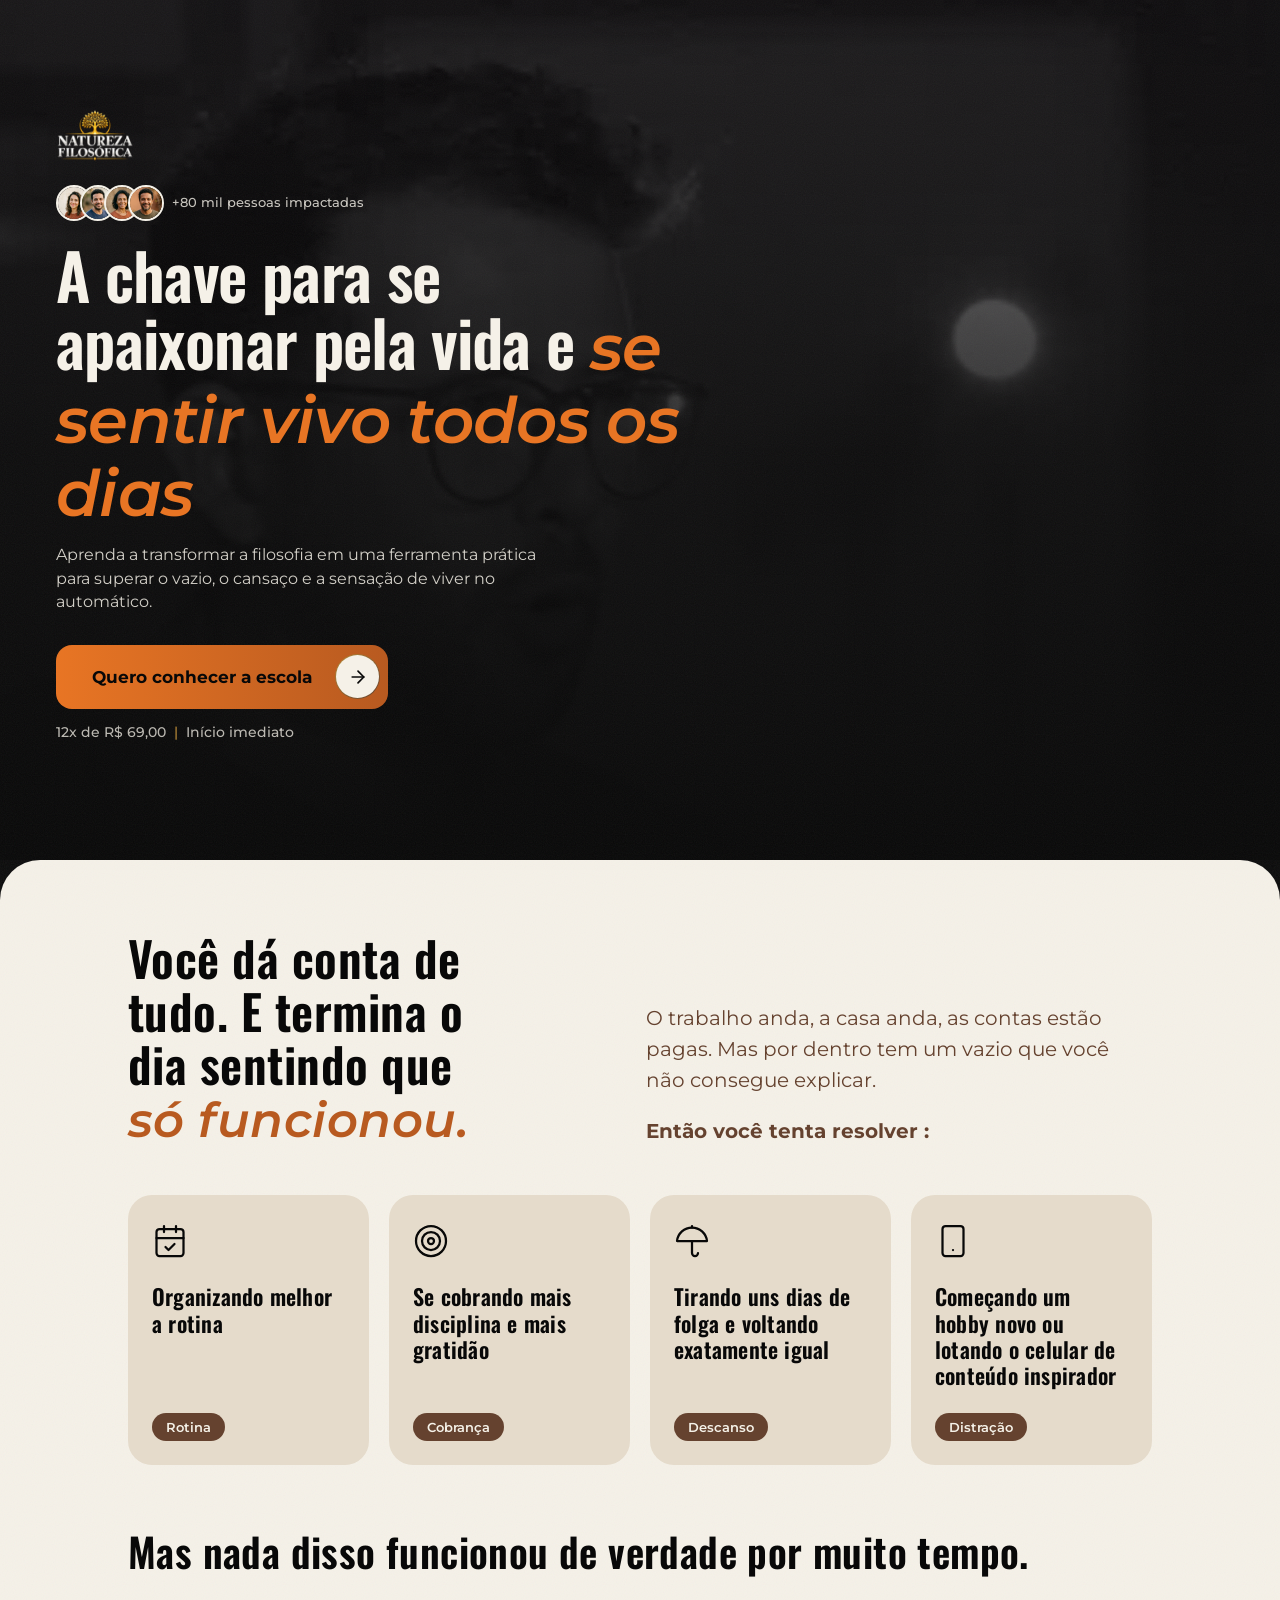
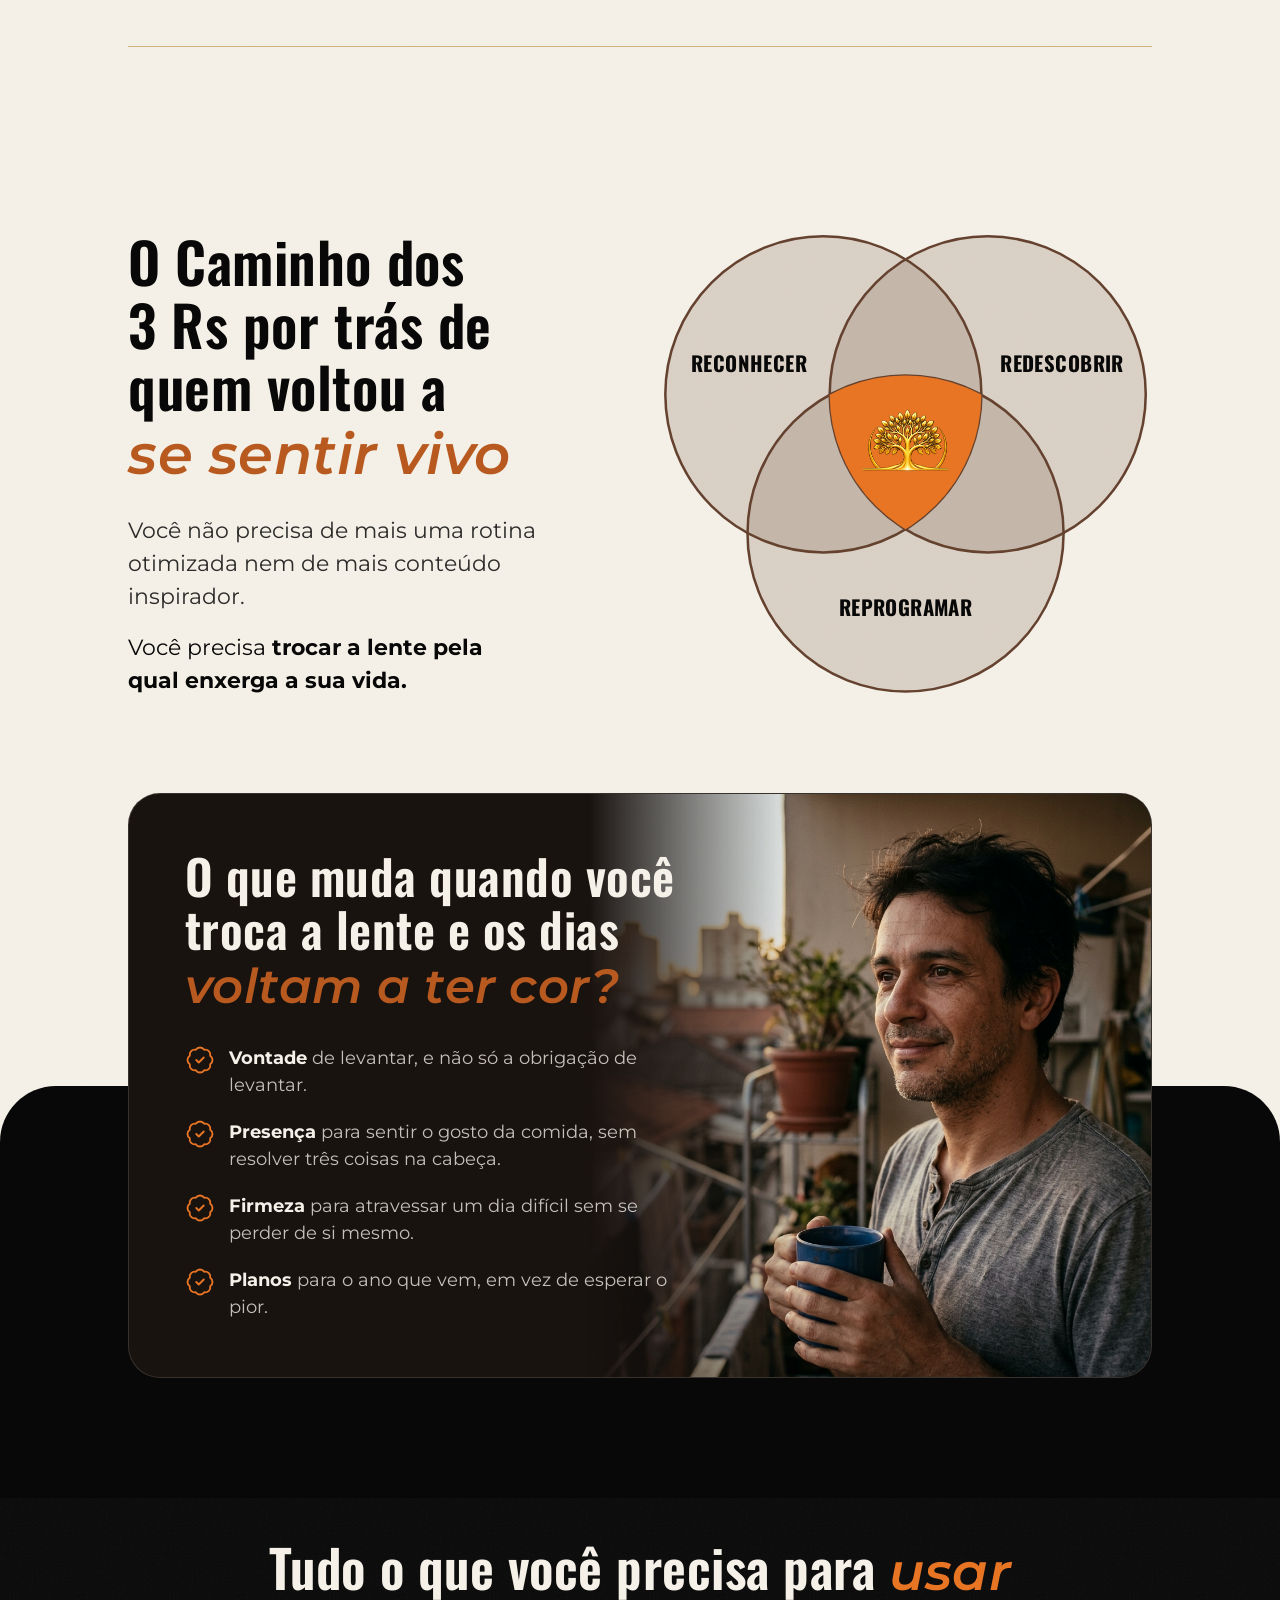
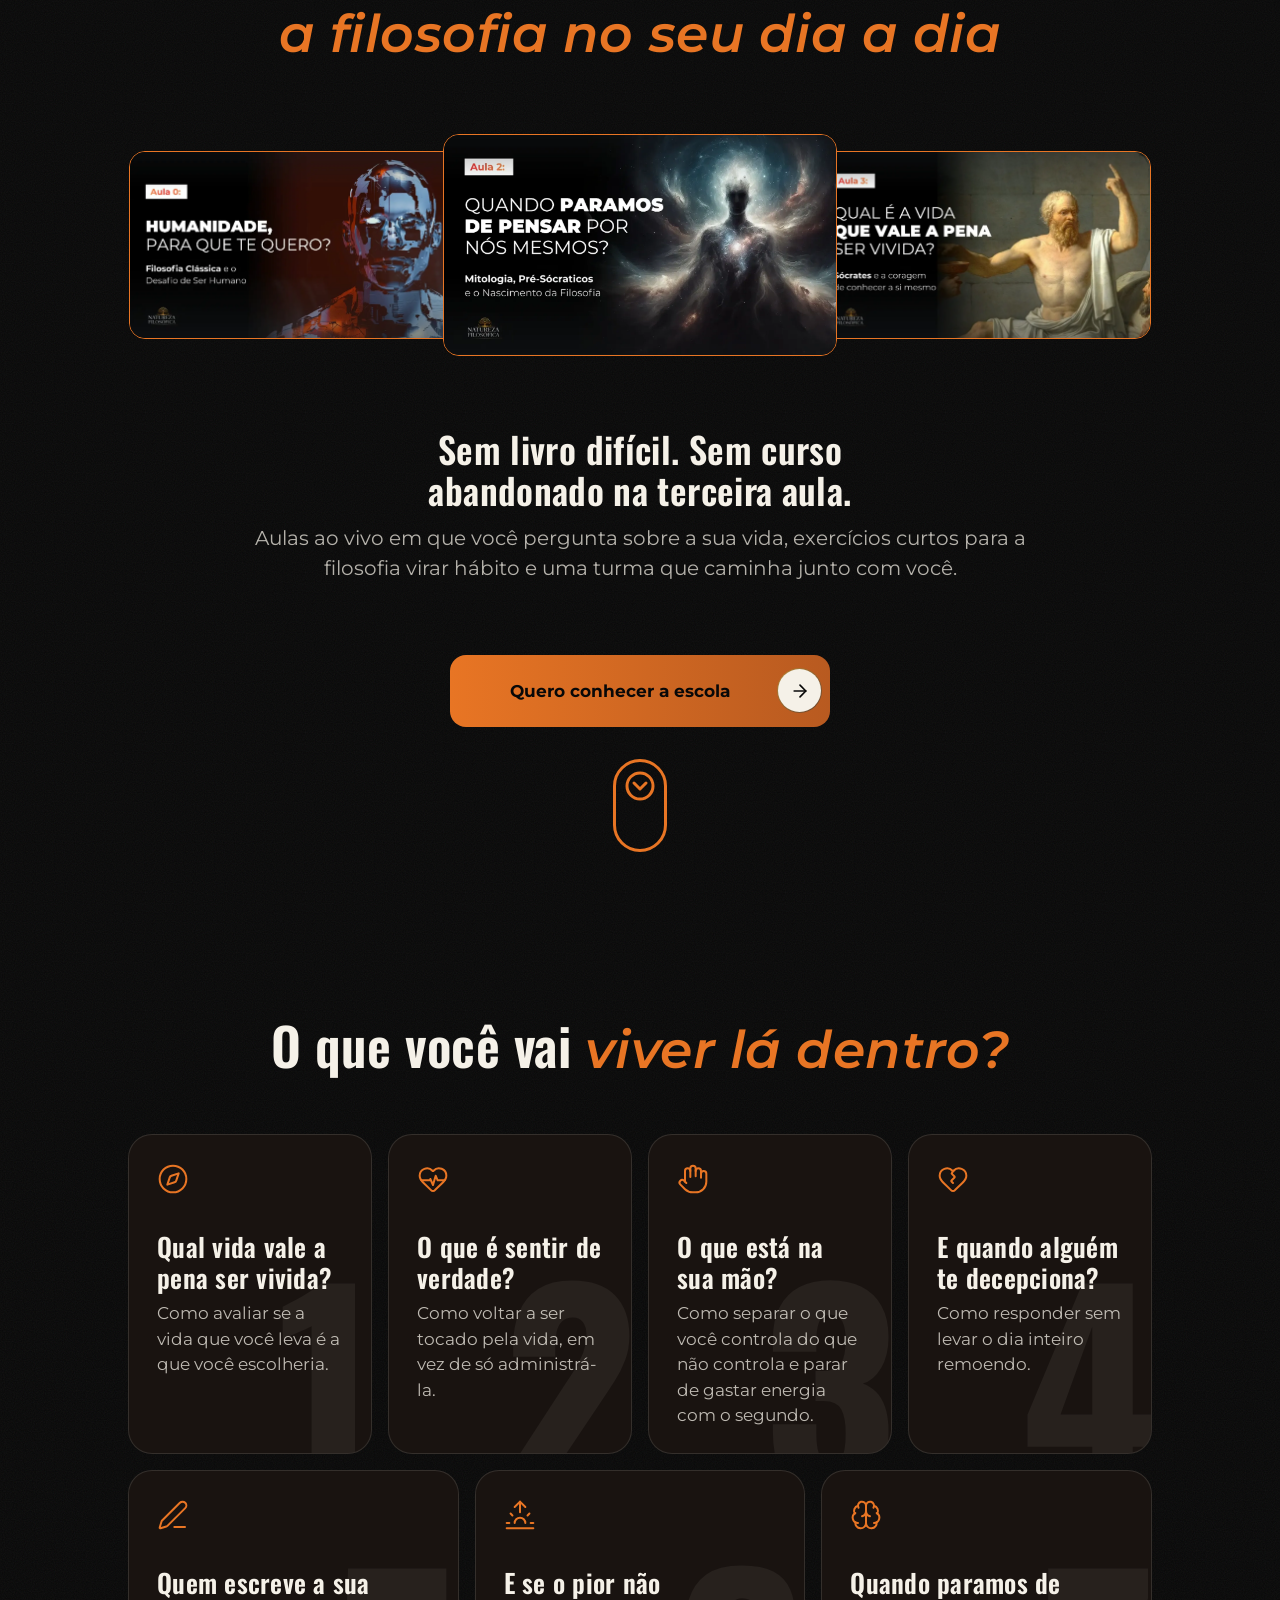
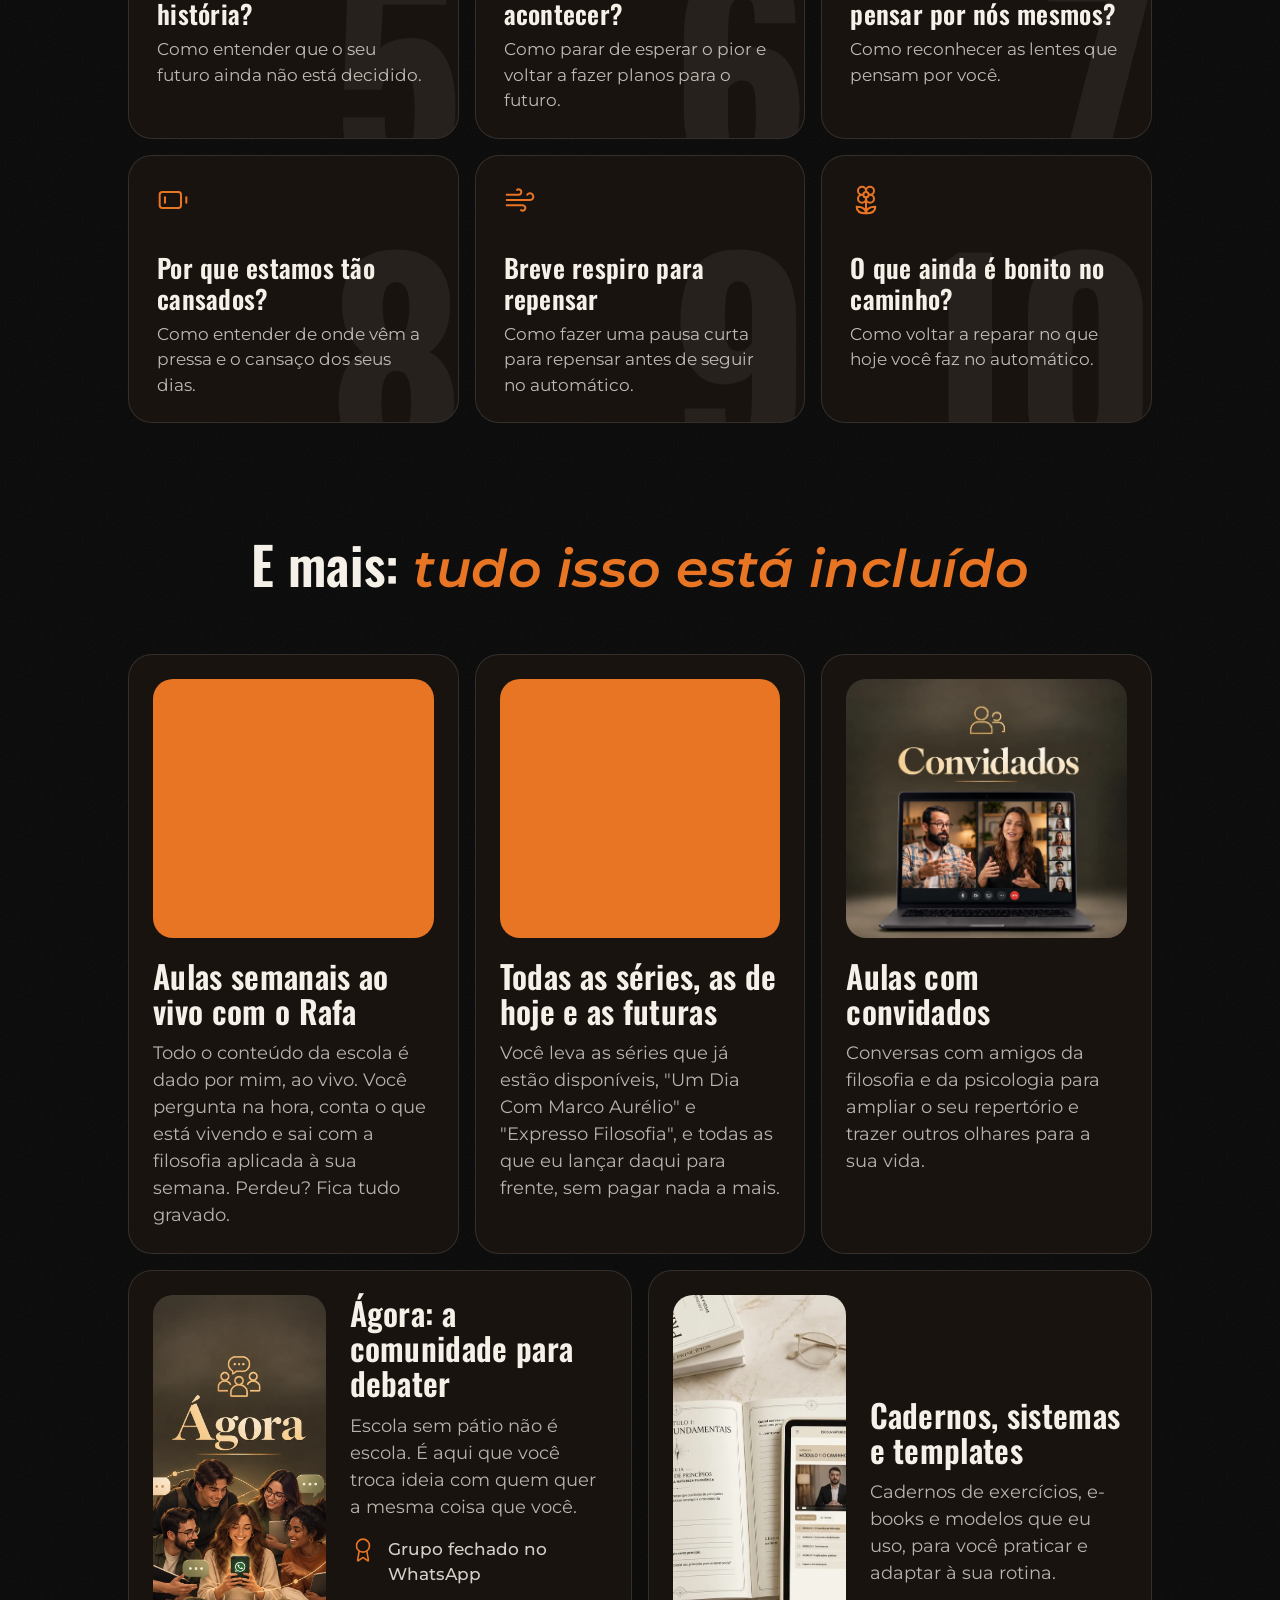
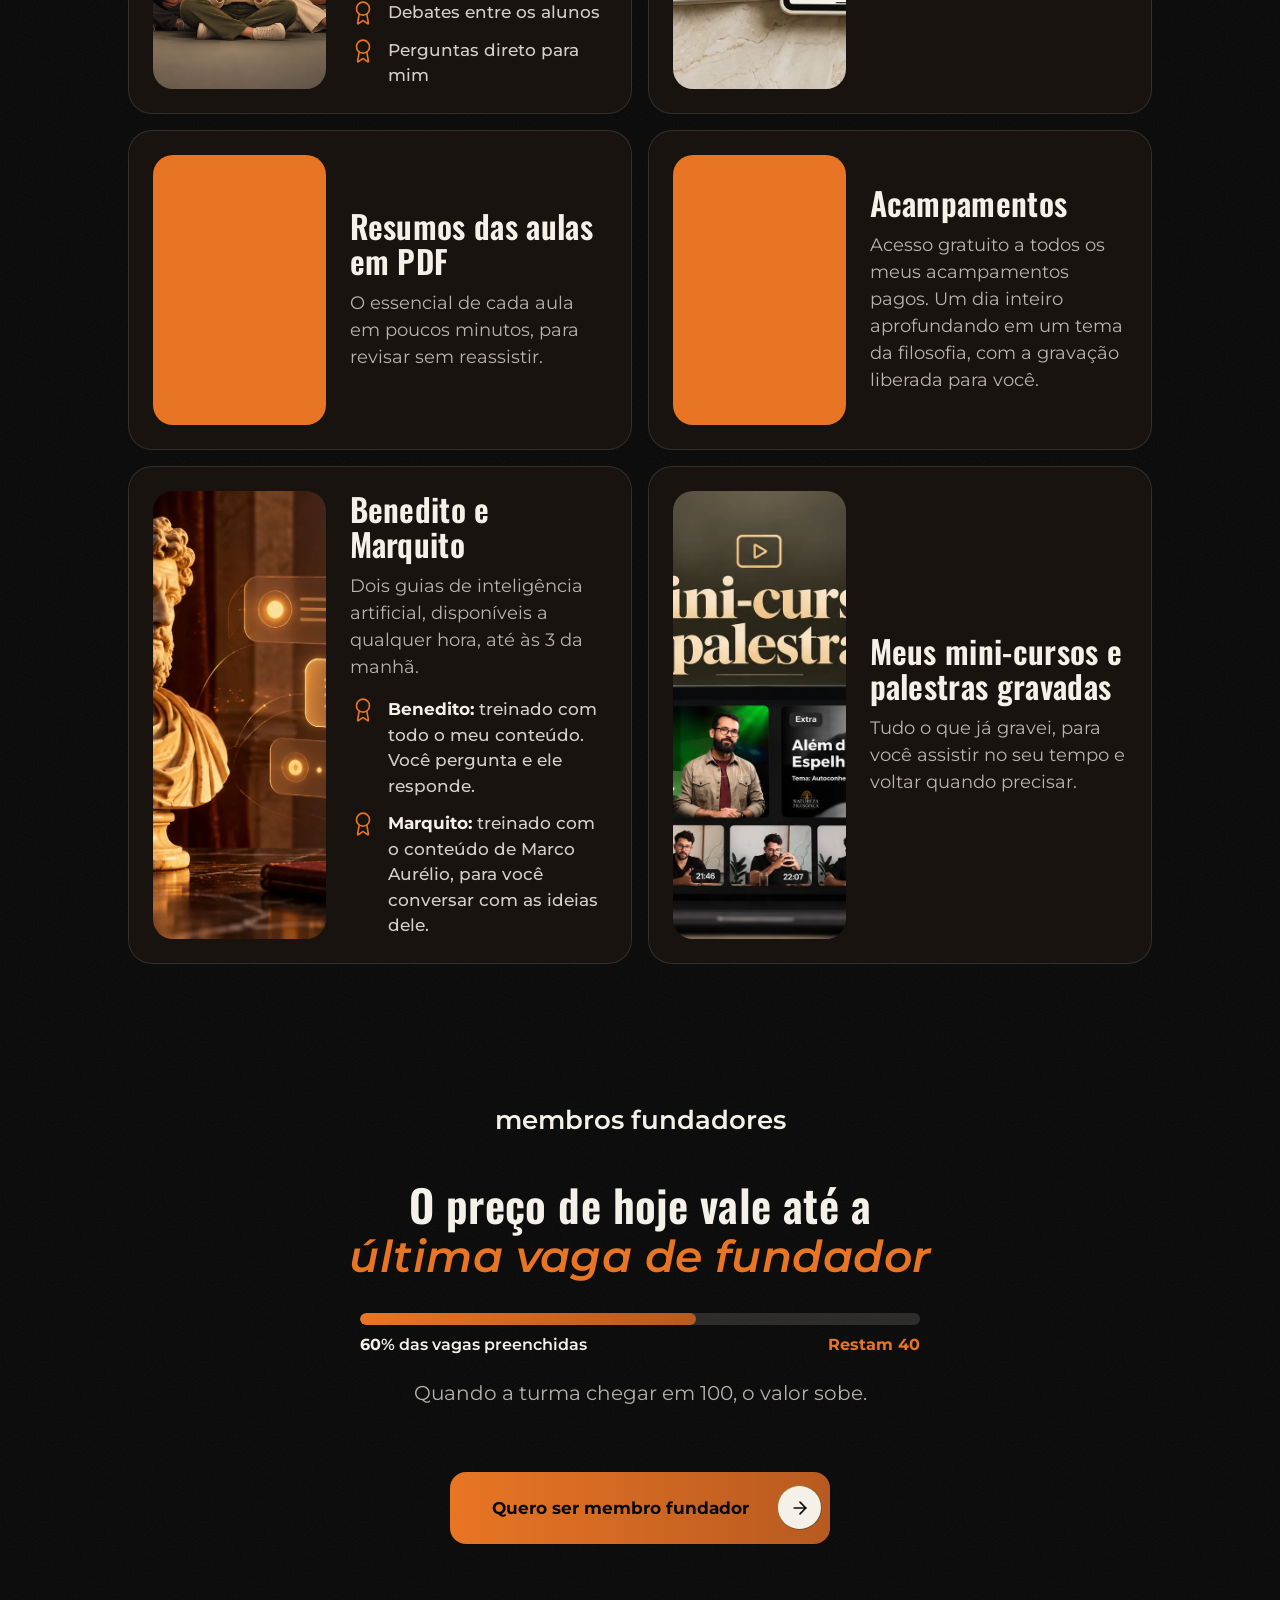
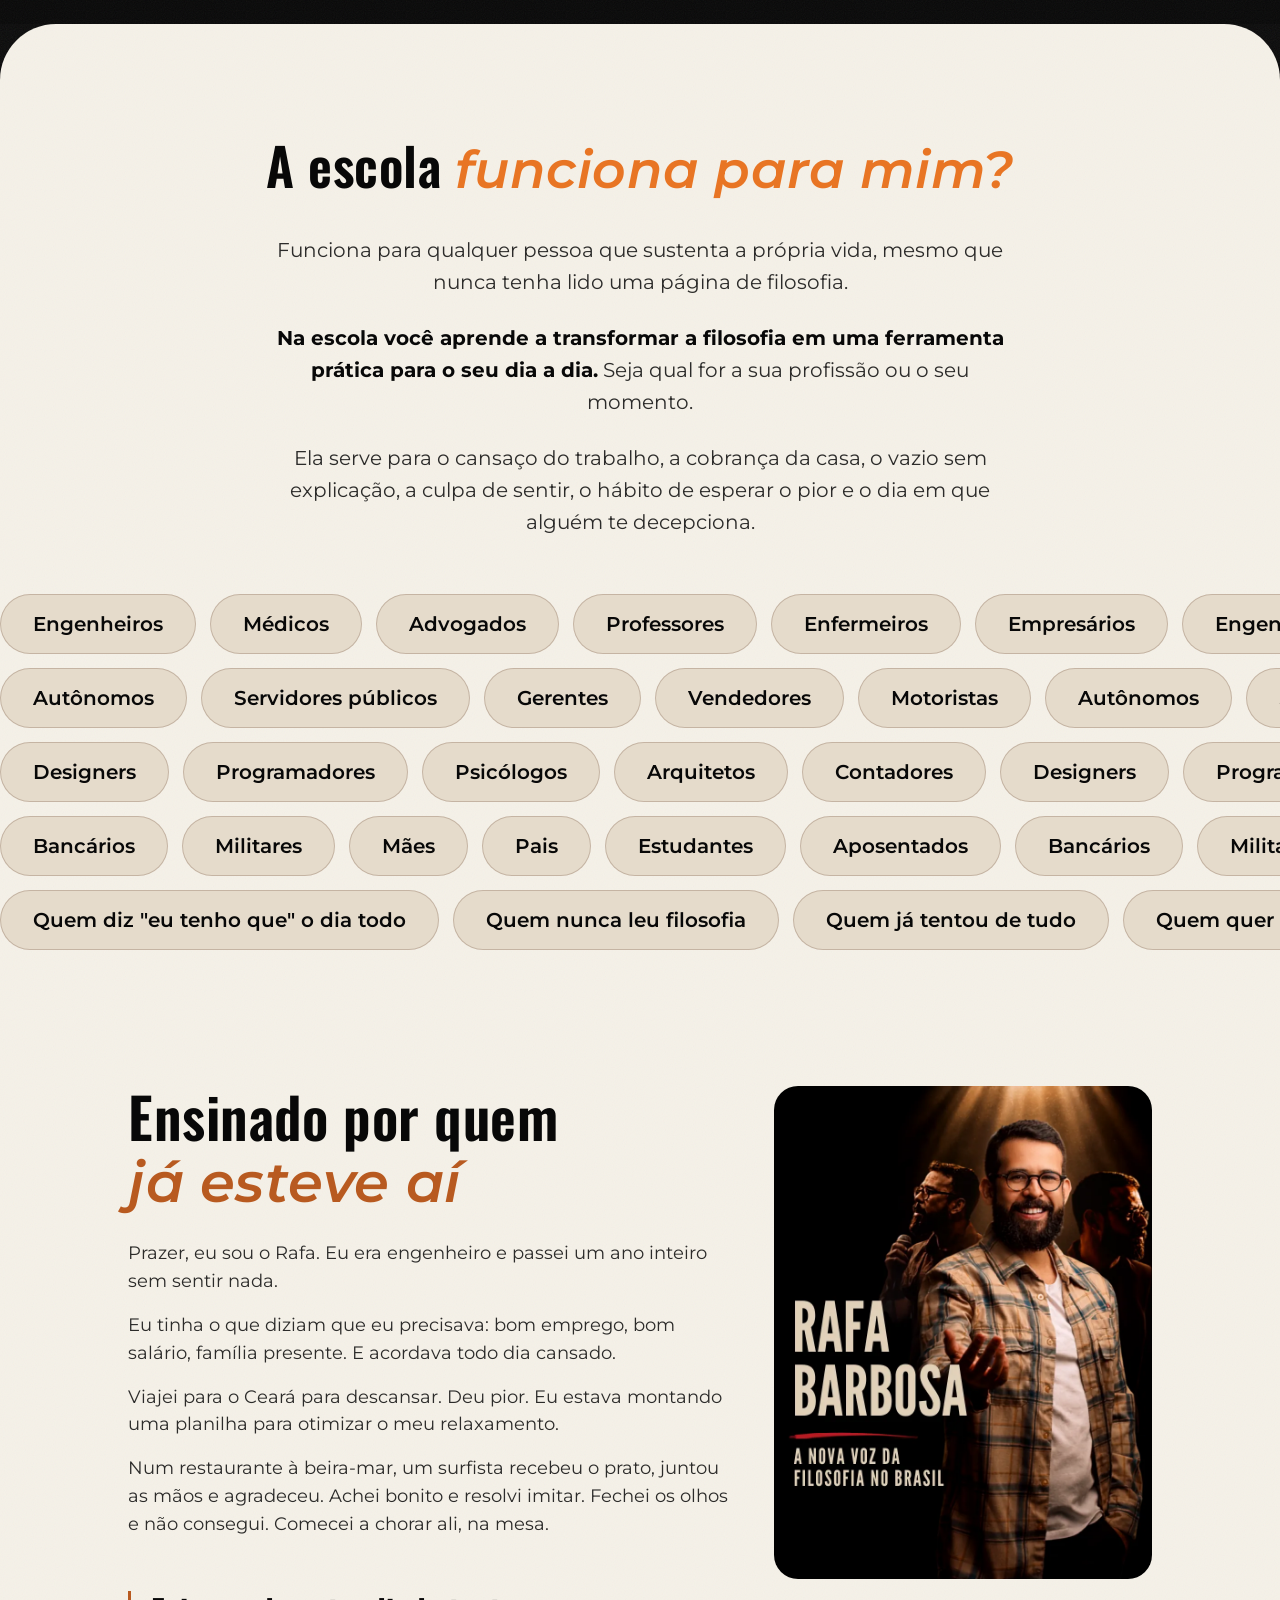
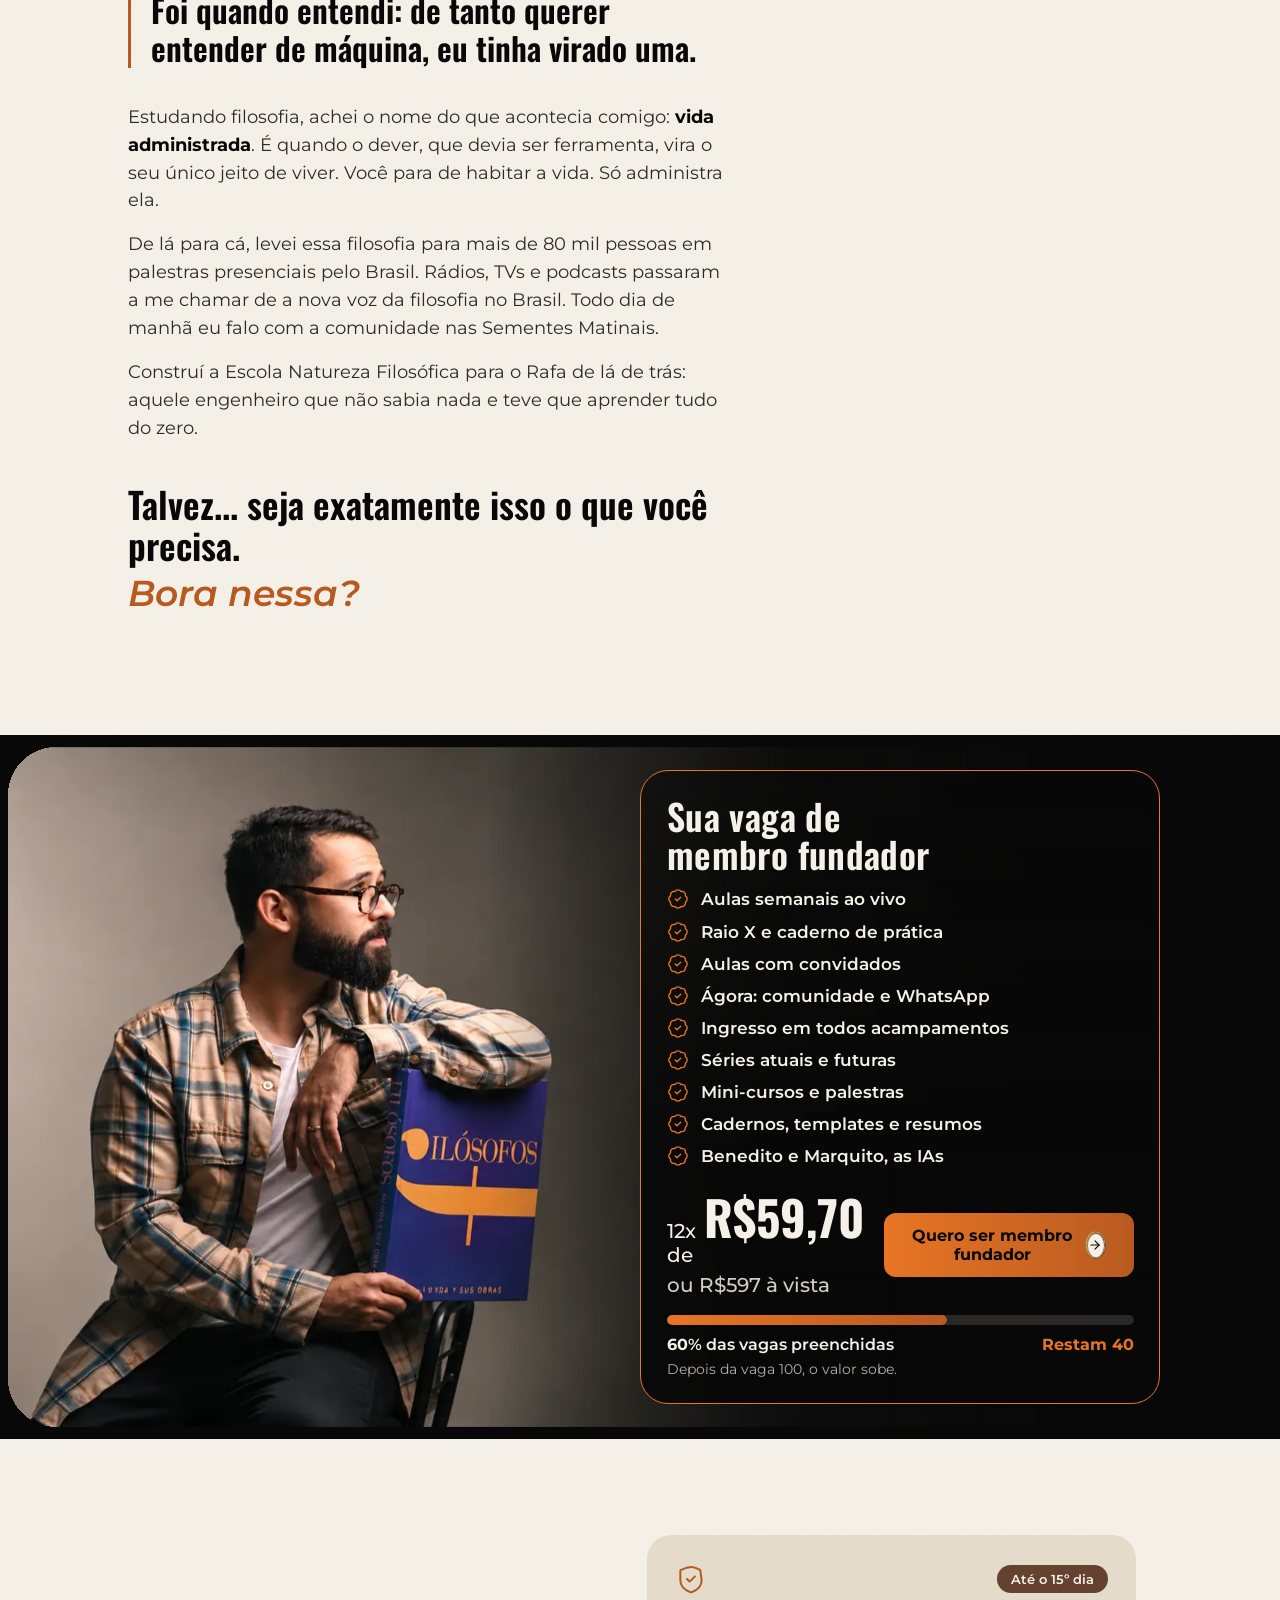
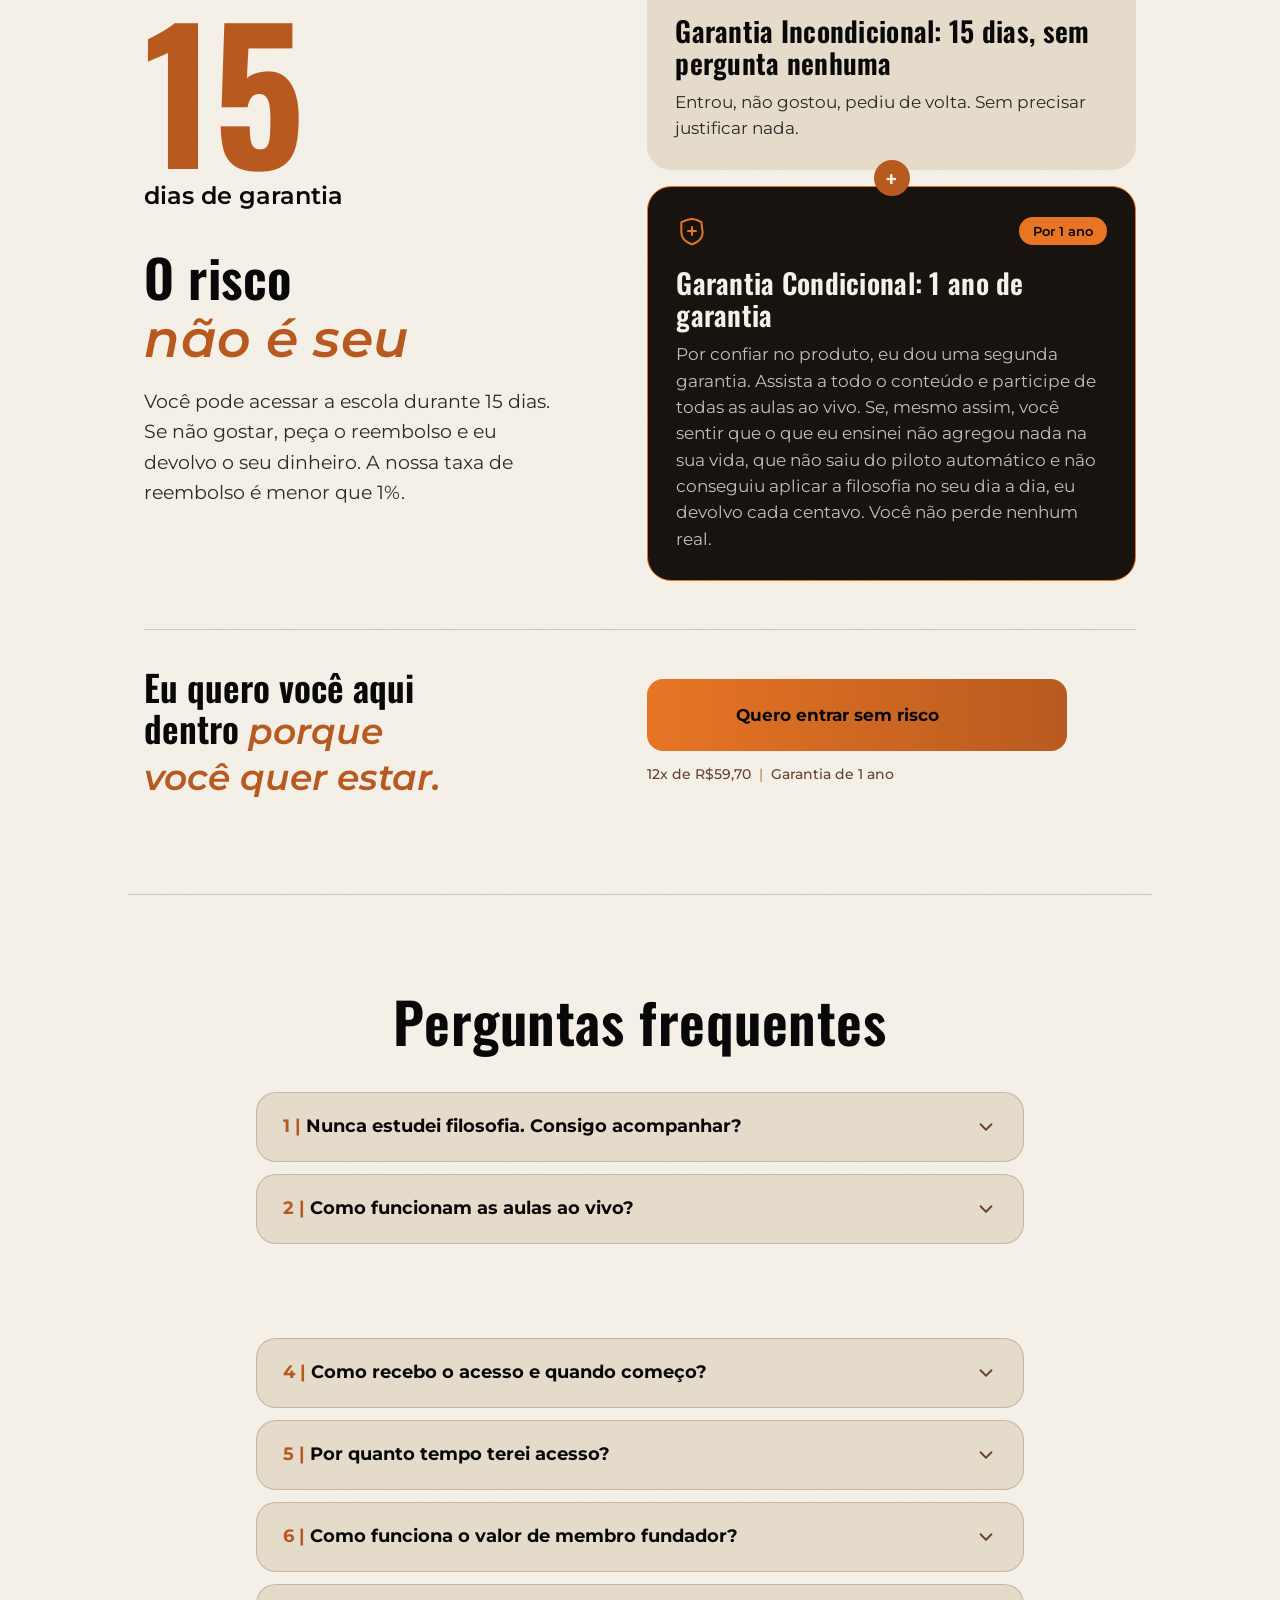
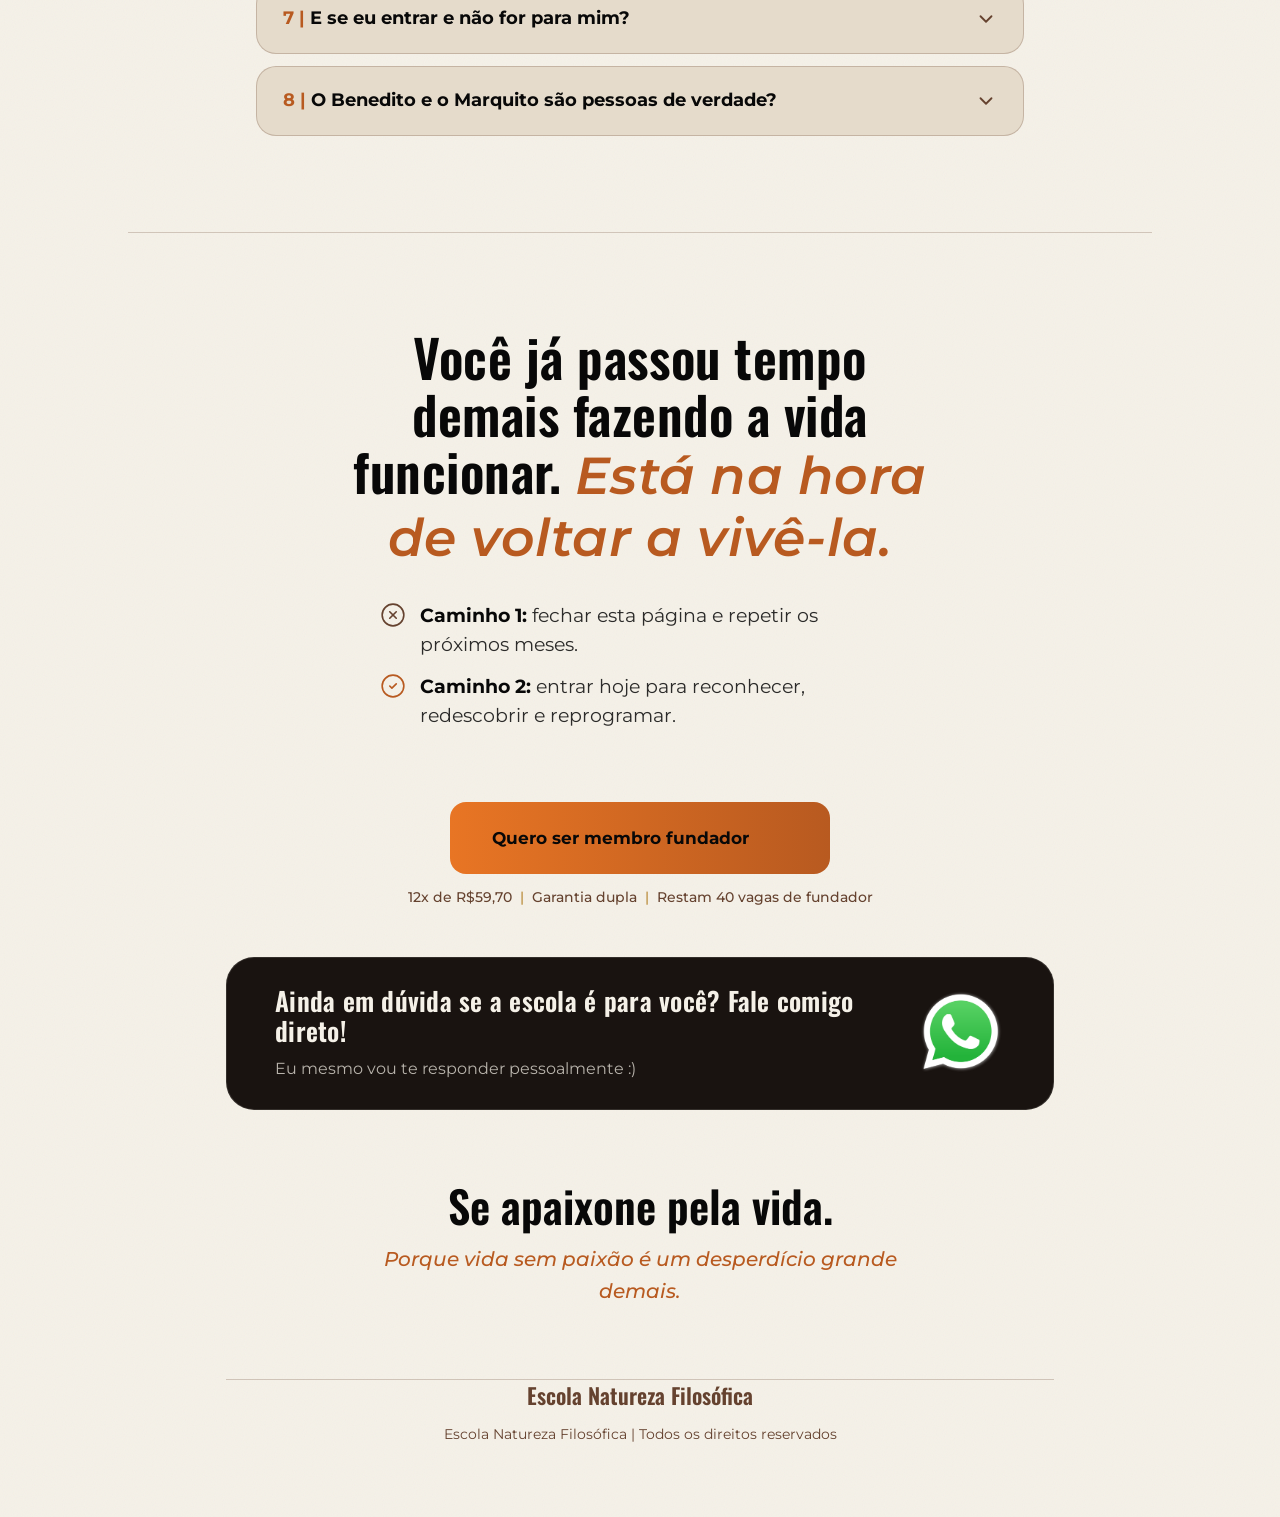
==== commit 9843724e: "fix: atualizar link de checkout para nova campanha thebank" ====
--- a/index.html
+++ b/index.html
@@ -1061,7 +1061,7 @@
                                 sobe.</p>
                         </div>
 
-                        <a href="https://checkout.thebank.com.br/7513255568197259264" class="btn-principal btn-oferta var-link-checkout anim-oferta"
+                        <a href="https://checkout.thebank.com.br/7513277097880518656" class="btn-principal btn-oferta var-link-checkout anim-oferta"
                             style="--anim-delay: 13.2;">
                             Quero ser membro fundador
                             <span class="btn-icon">
@@ -1154,7 +1154,7 @@
                     </p>
                 </div>
                 <div class="garantia-botao-col anim-garantia" style="--anim-delay: 1;">
-                    <a href="https://checkout.thebank.com.br/7513255568197259264" class="btn-principal btn-garantia var-link-checkout">
+                    <a href="https://checkout.thebank.com.br/7513277097880518656" class="btn-principal btn-garantia var-link-checkout">
                         Quero entrar sem risco
                     </a>
                     <p class="garantia-microtexto">
@@ -1318,7 +1318,7 @@
 
             <!-- Botão de compra e microtexto -->
             <div class="final-cta anim-final" style="--anim-delay: 5.71;">
-                <a href="https://checkout.thebank.com.br/7513255568197259264" class="btn-principal var-link-checkout">
+                <a href="https://checkout.thebank.com.br/7513277097880518656" class="btn-principal var-link-checkout">
                     Quero ser membro fundador
                 </a>
             </div>
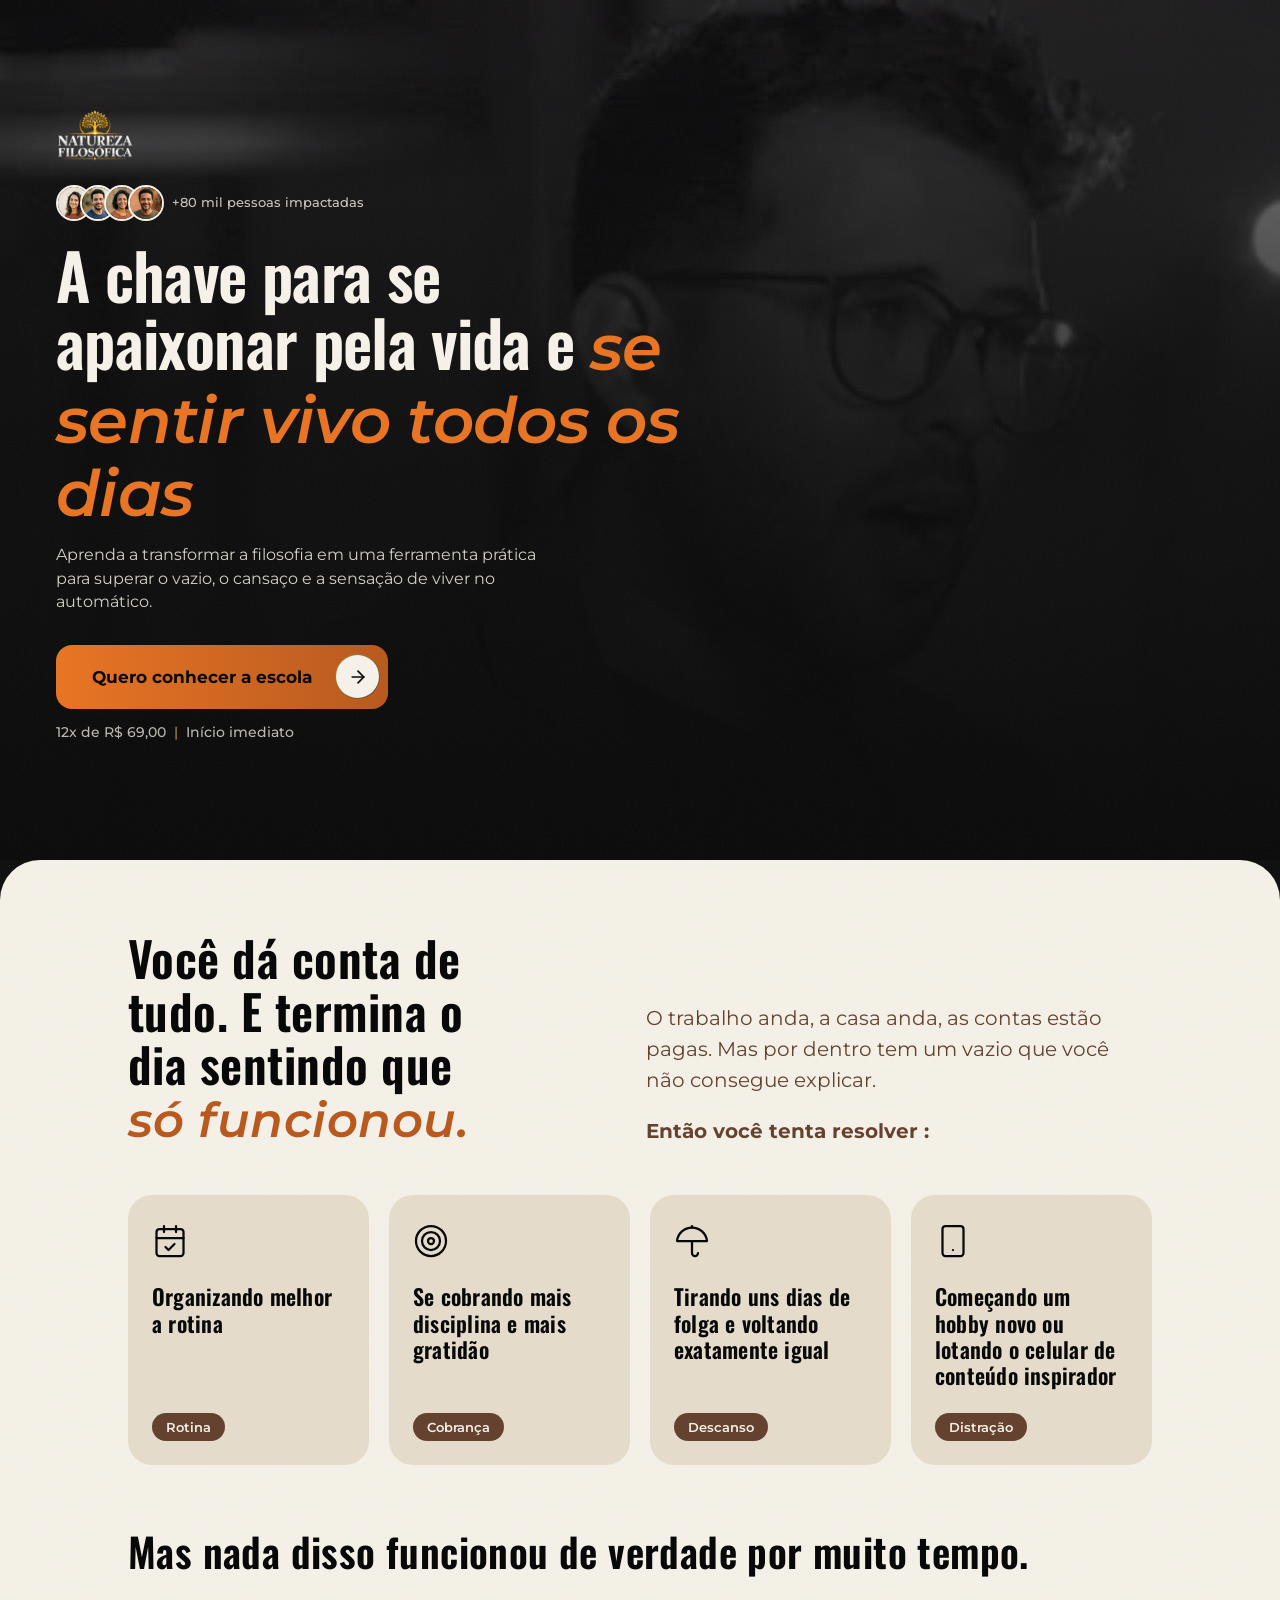
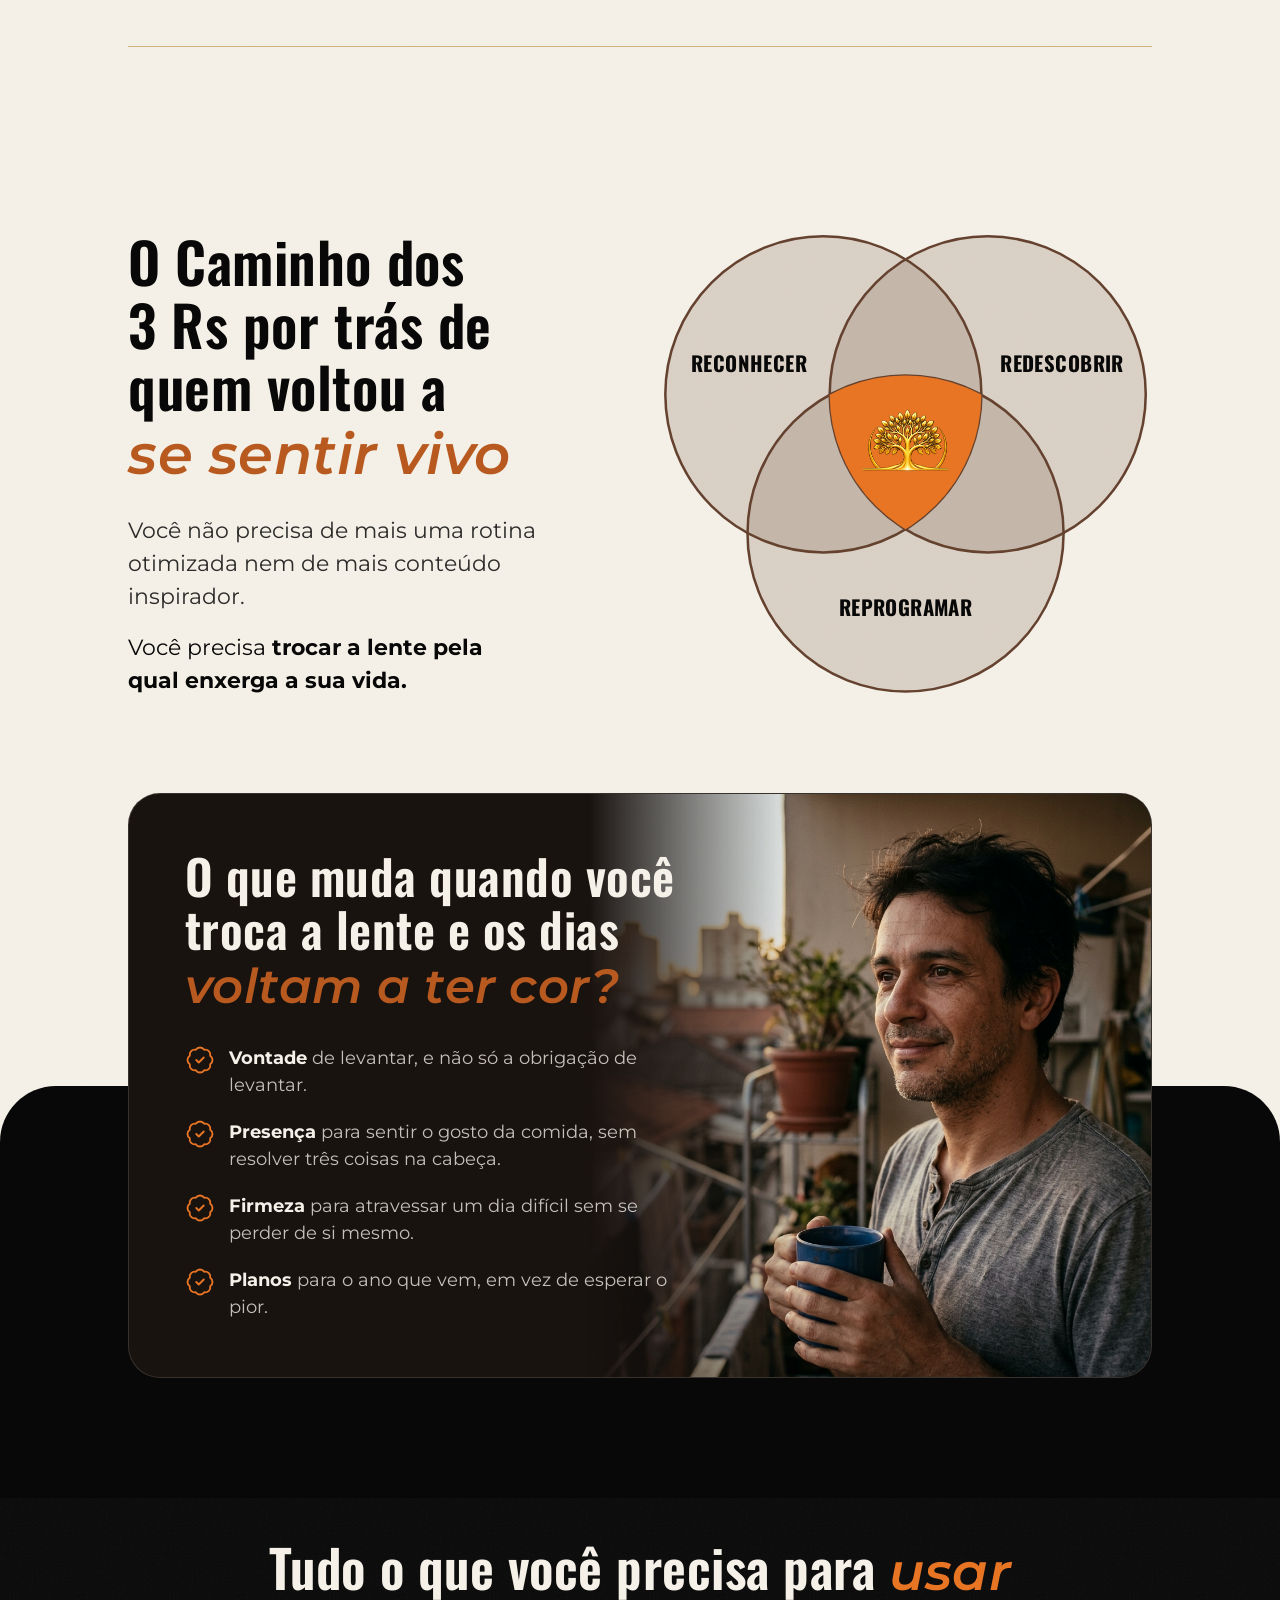
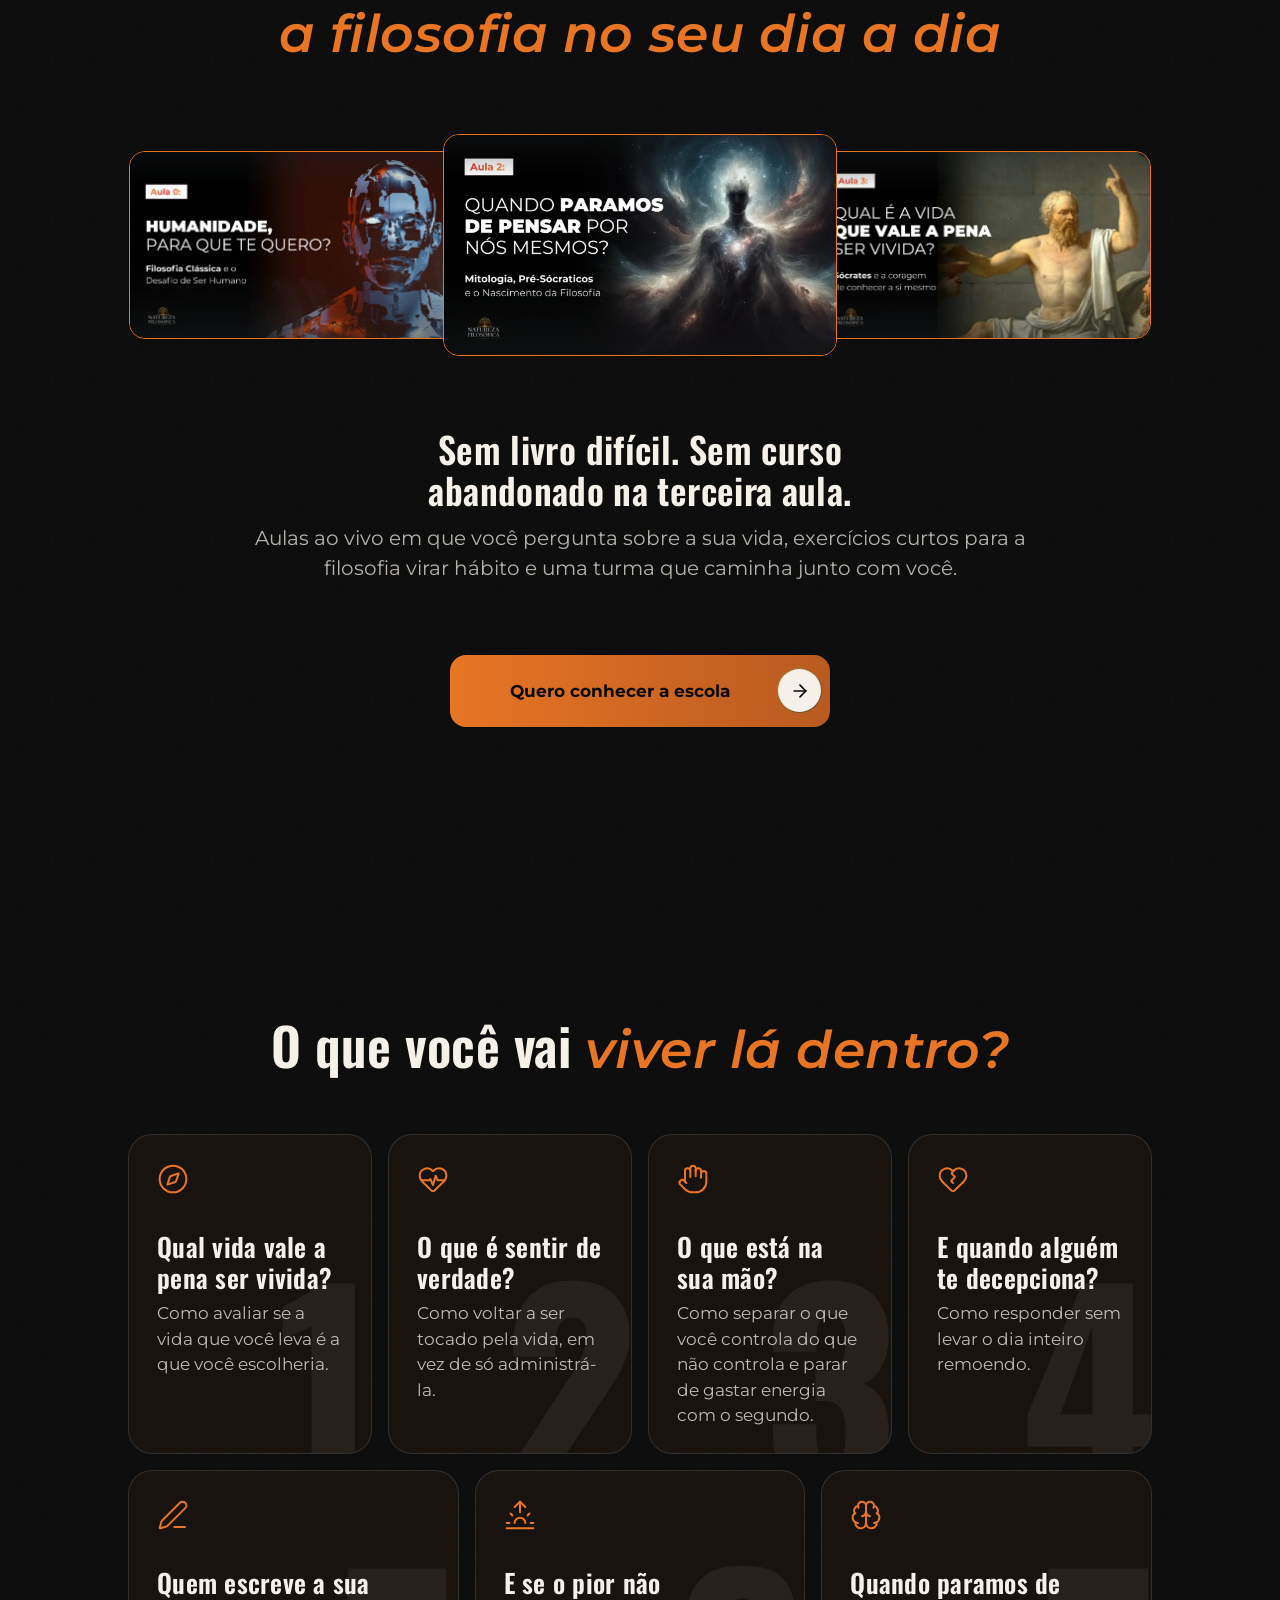
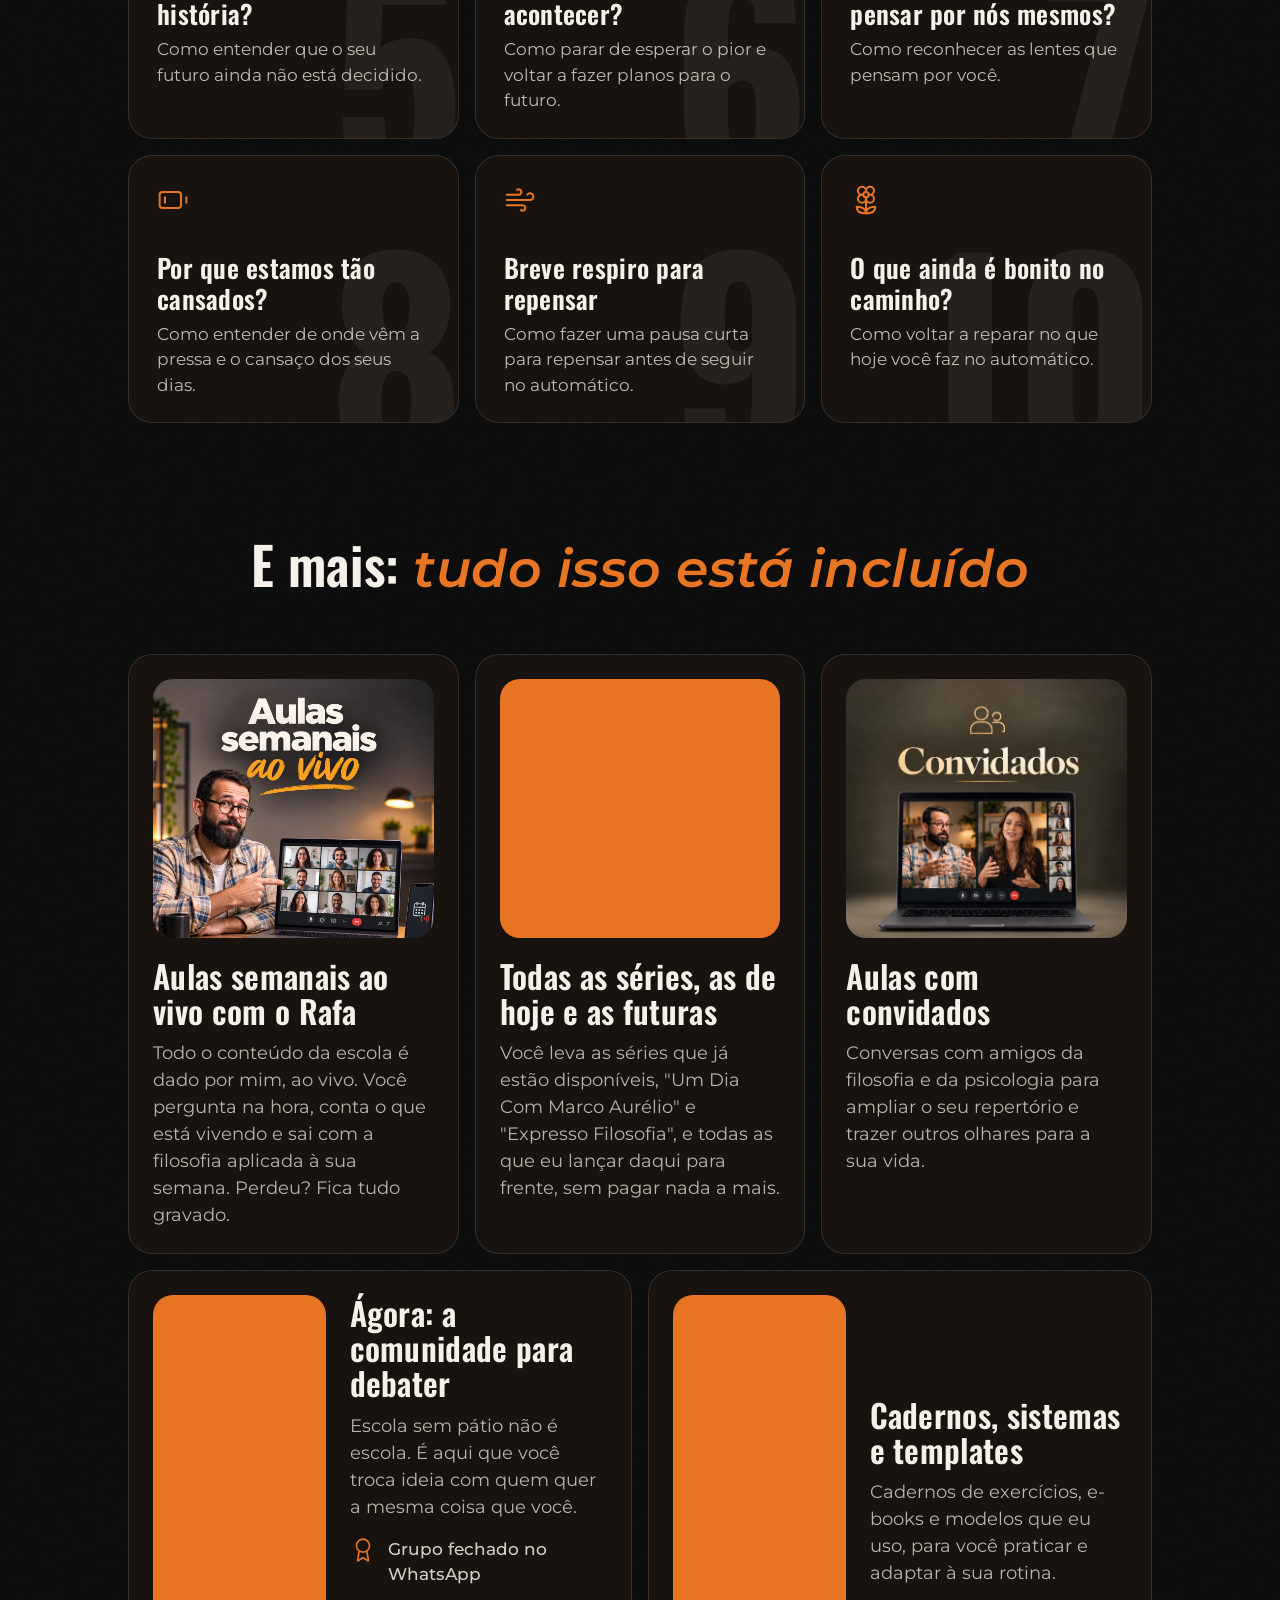
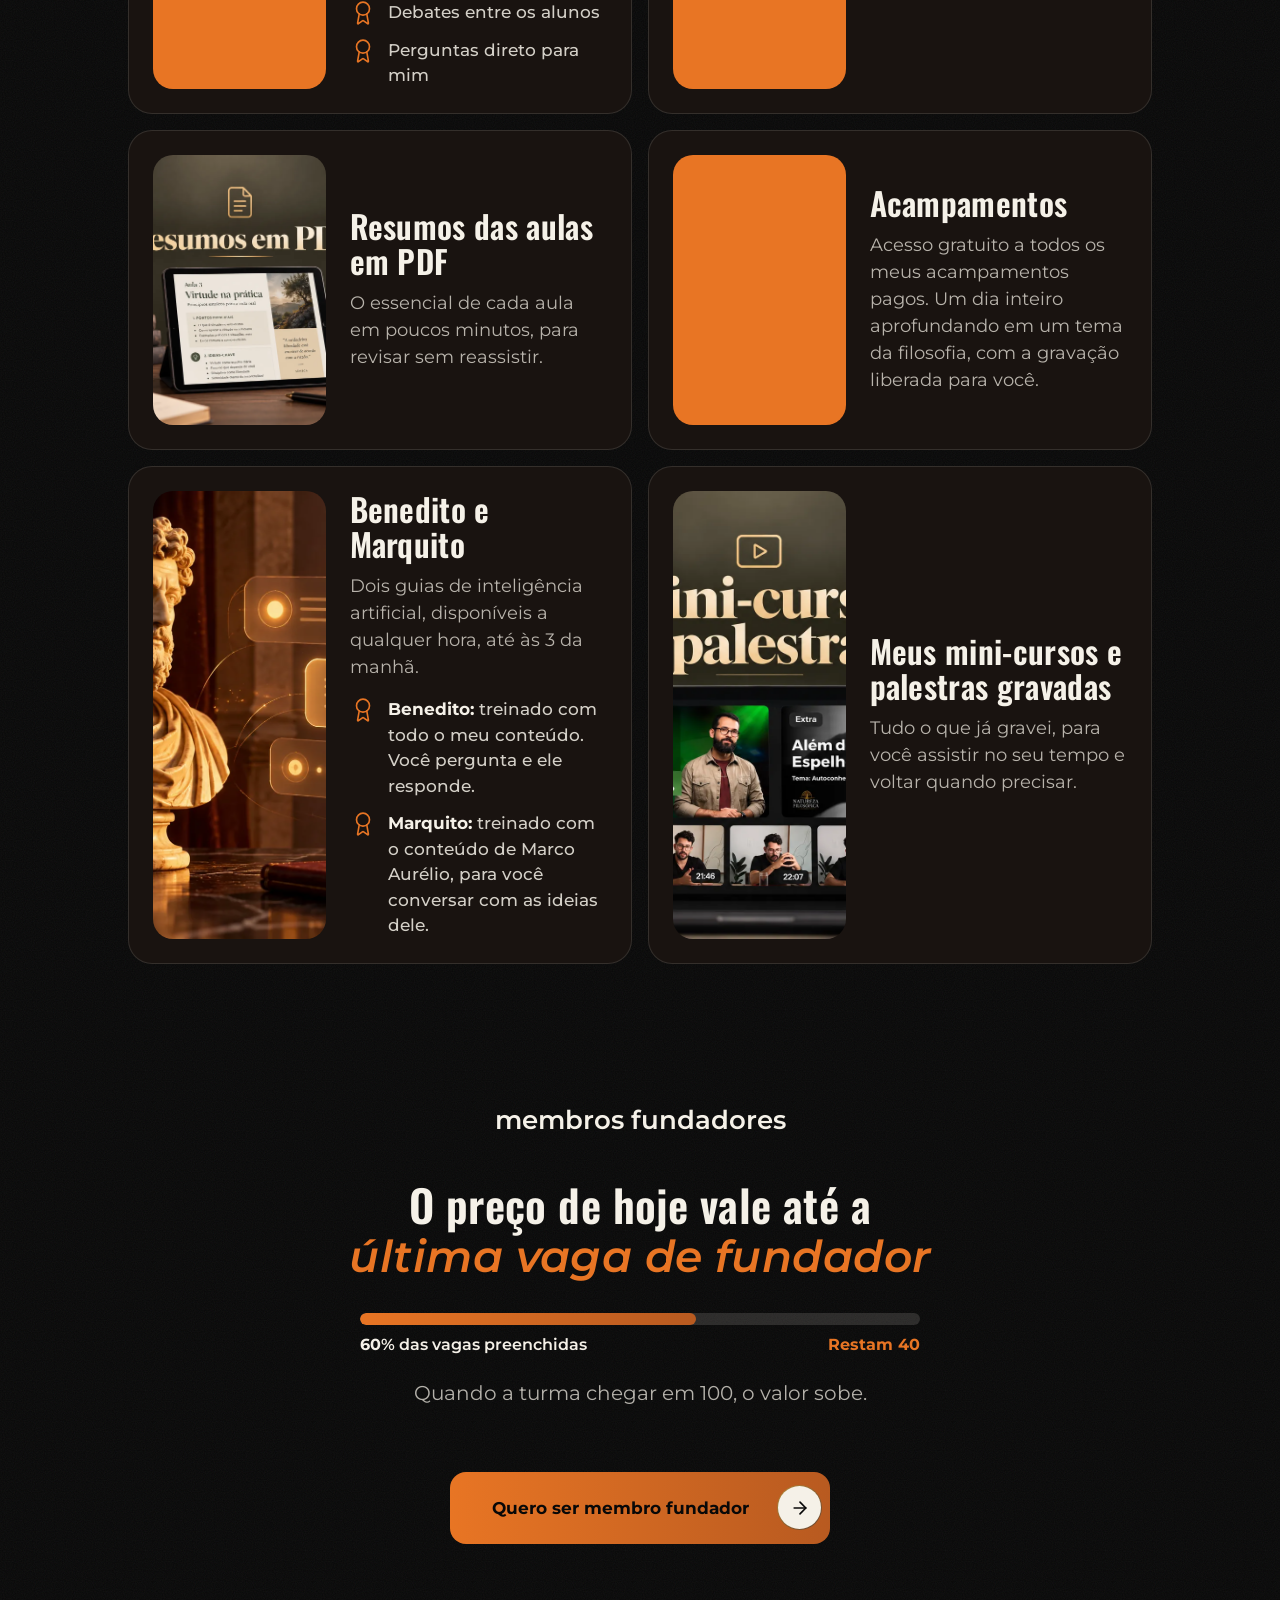
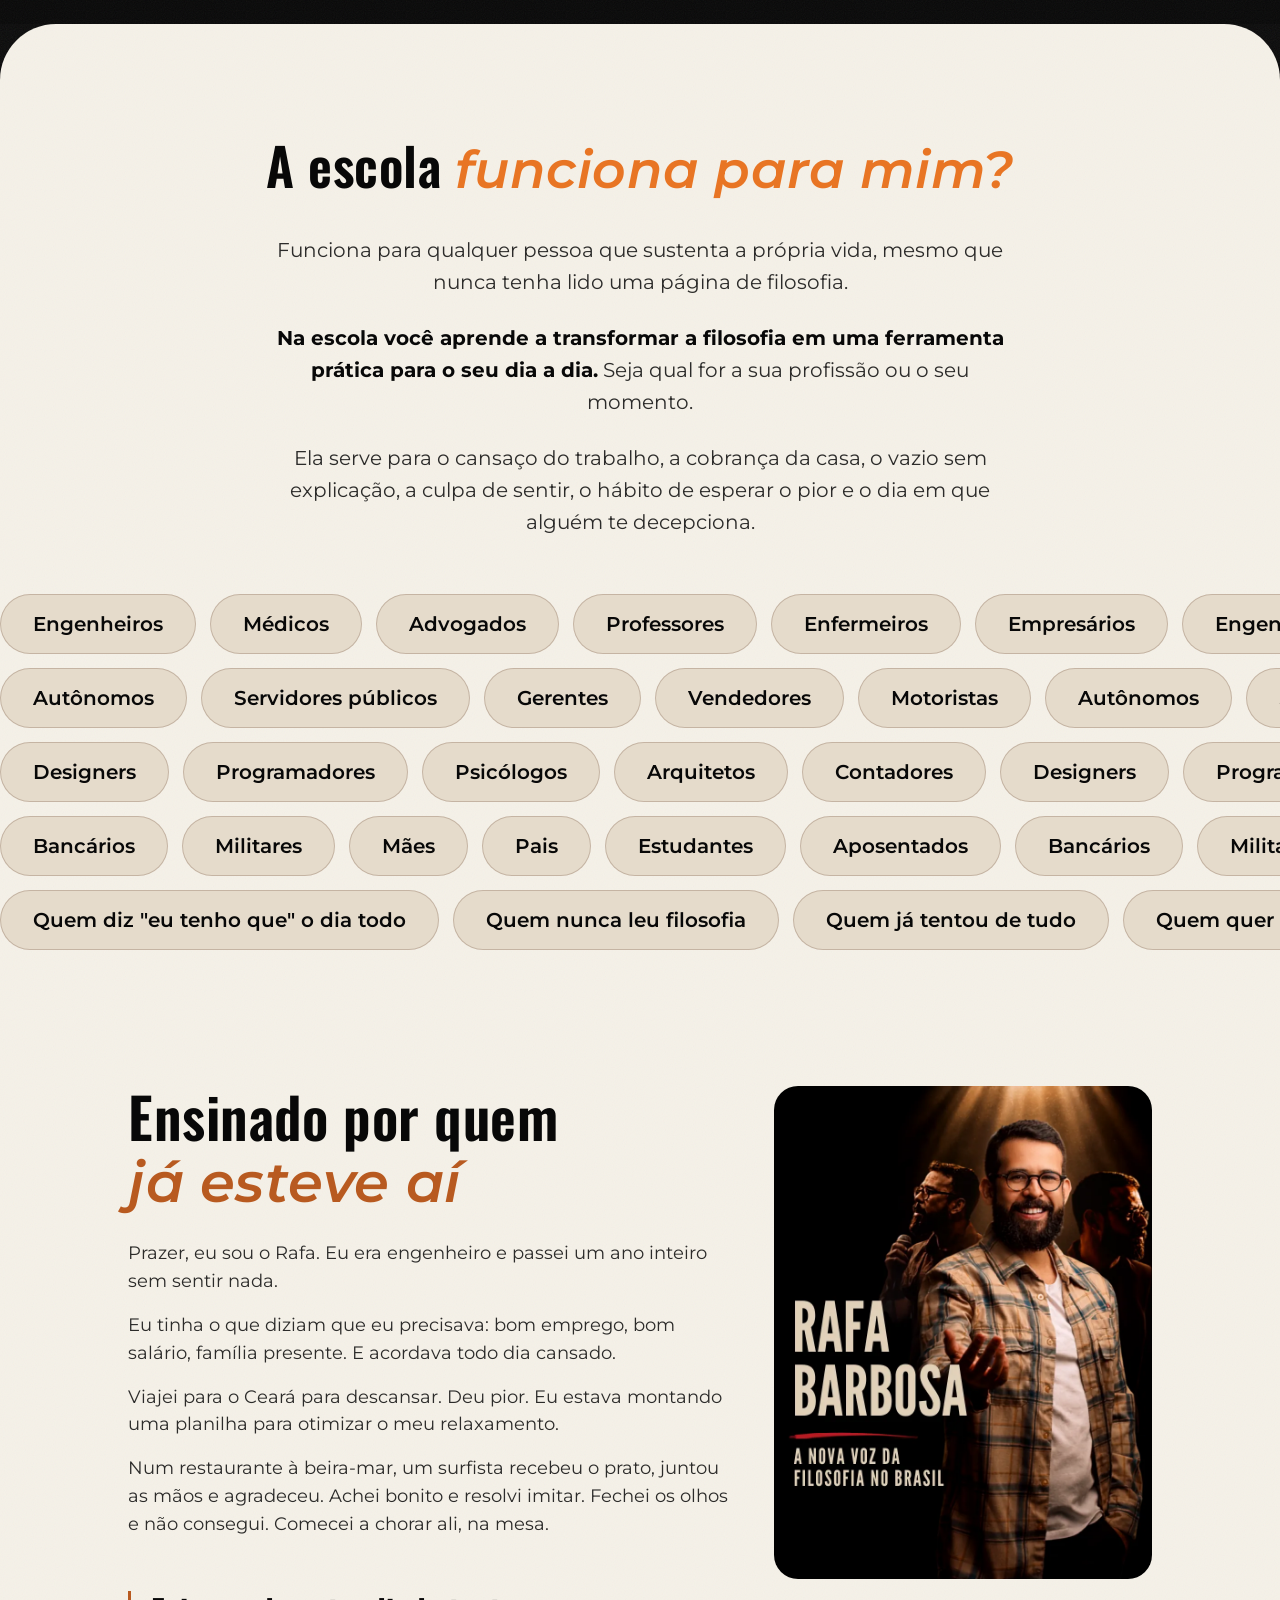
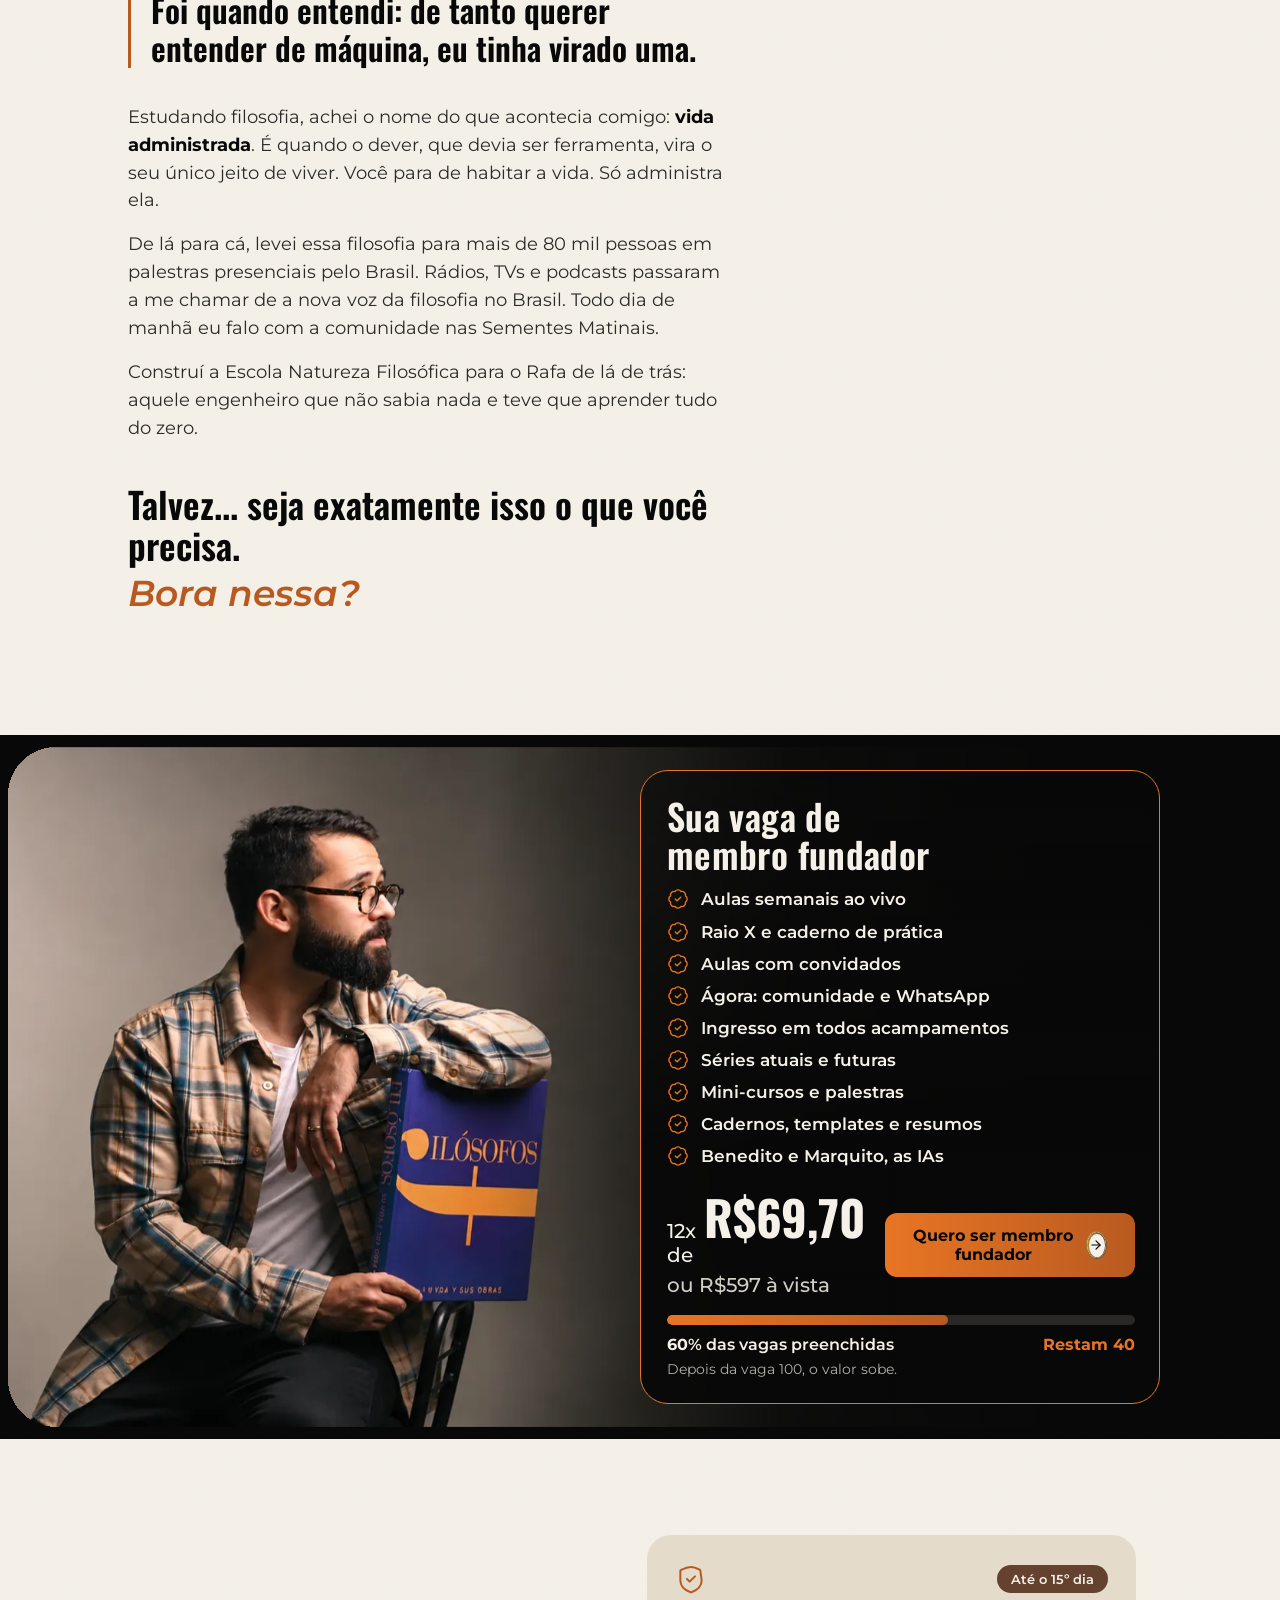
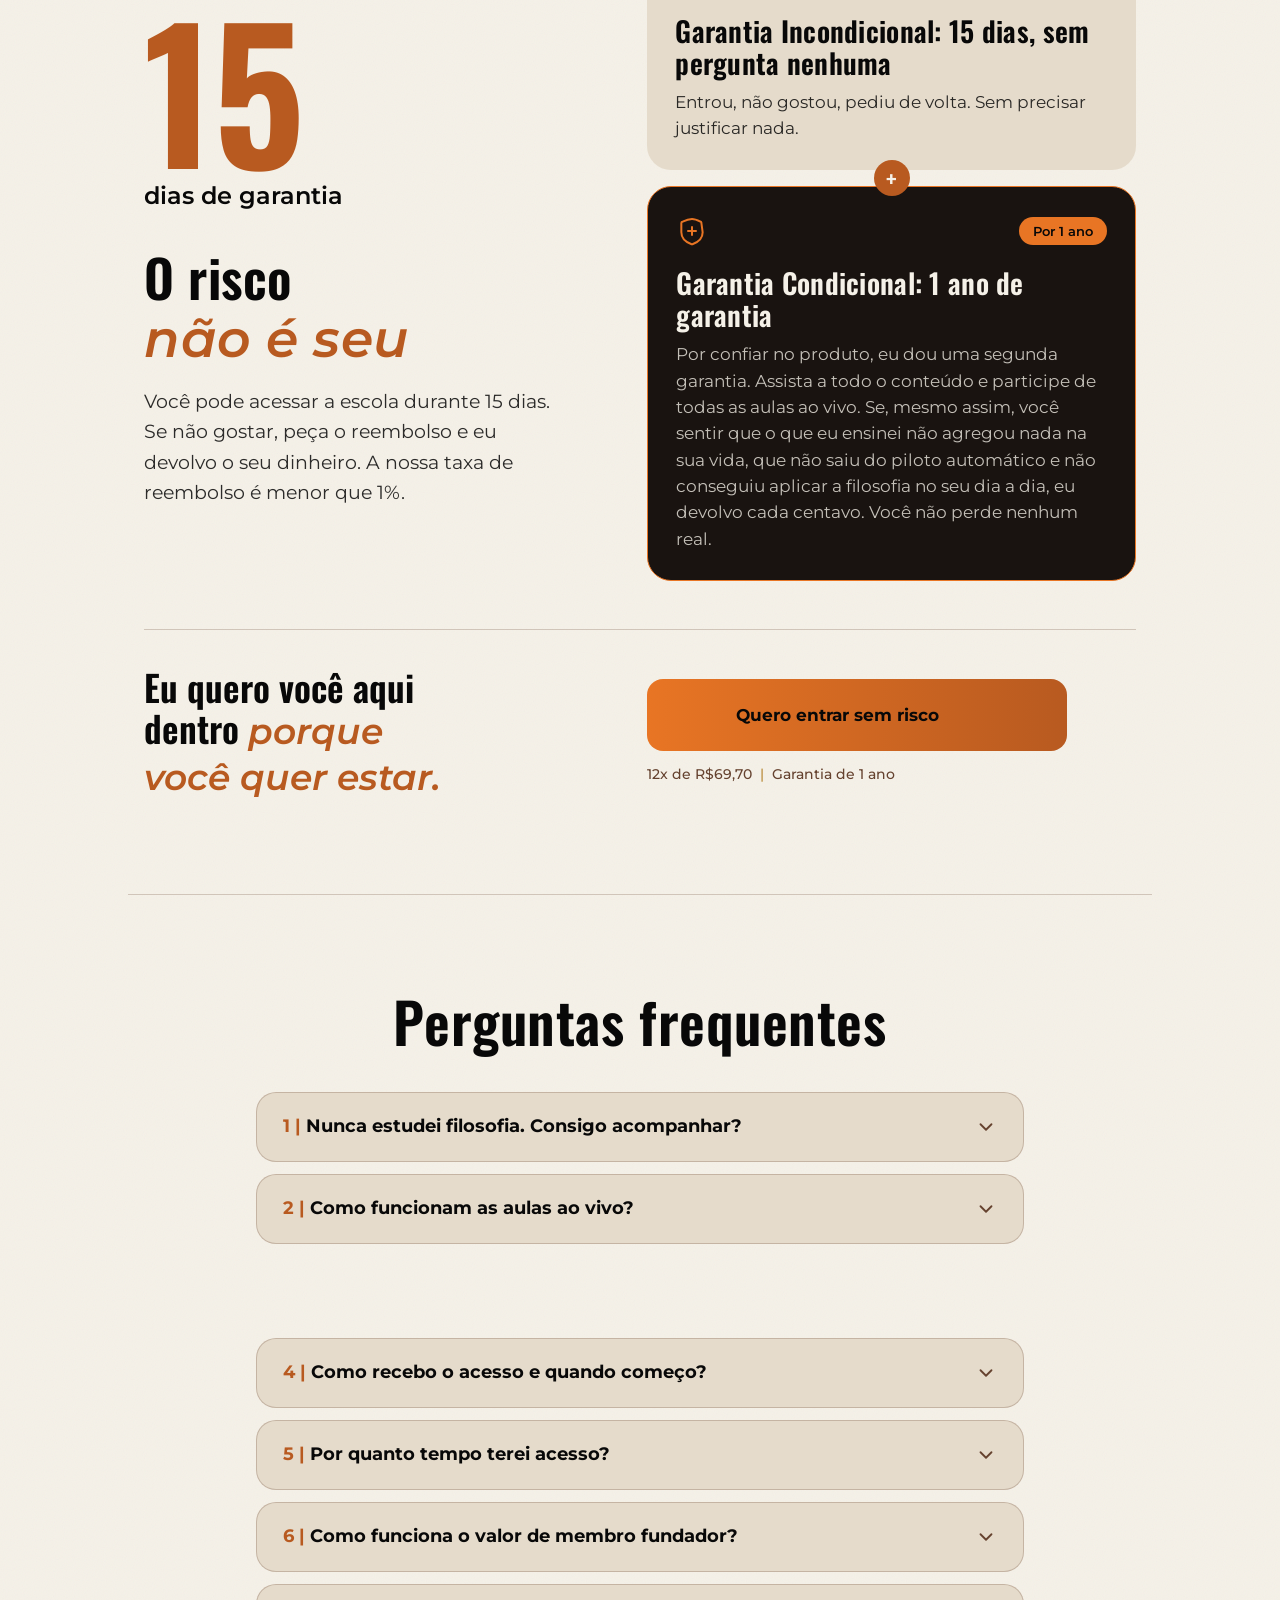
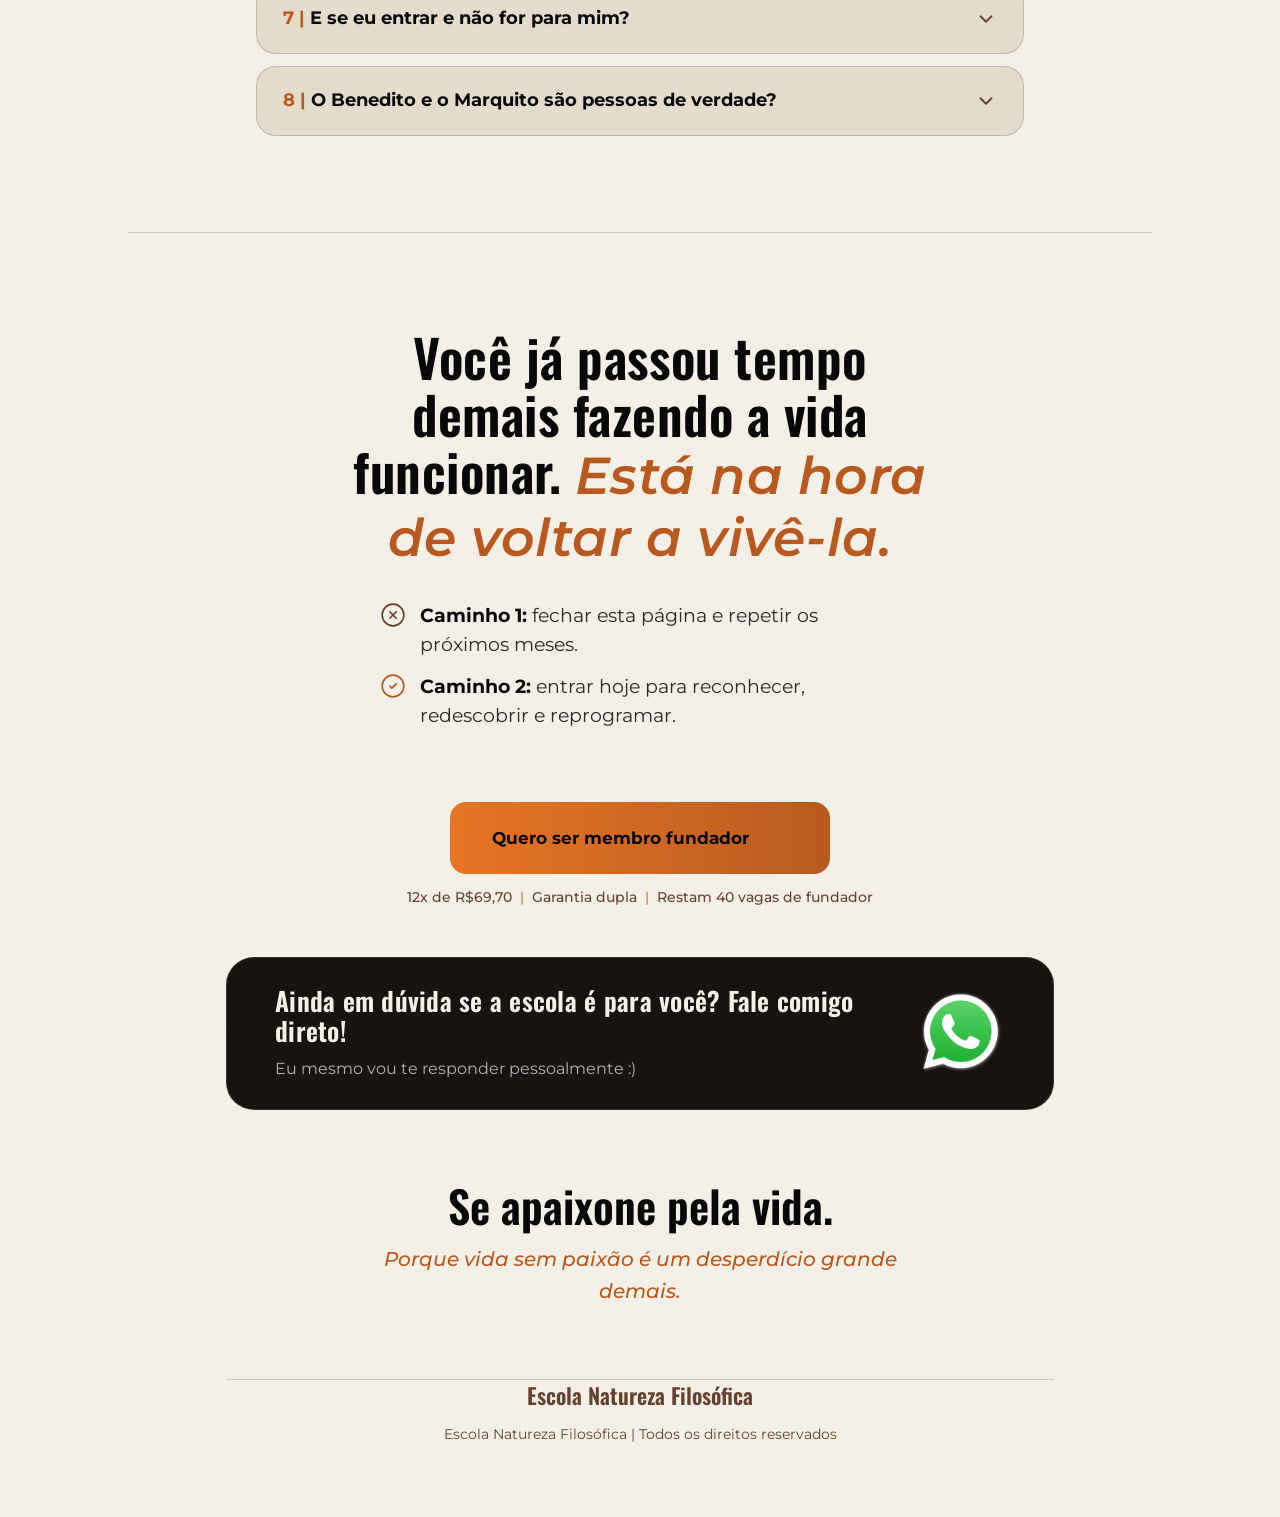
==== commit 290cd9ff: "feat: cria pagina acampamento com secao desafio 10B, atualiza preco para 697 e link do checkout" ====
--- a/index.html
+++ b/index.html
@@ -1036,7 +1036,7 @@
                         <div class="oferta-preco anim-oferta" style="--anim-delay: 10;">
                             <div class="oferta-preco-linha">
                                 <span class="oferta-parcelas"><span class="var-parcelas">12</span>x de</span>
-                                <span class="oferta-valor-parcela">R$<span class="var-valor-parcela">59,70</span></span>
+                                <span class="oferta-valor-parcela">R$<span class="var-valor-parcela">69,70</span></span>
                             </div>
                         </div>
 
@@ -1061,7 +1061,7 @@
                                 sobe.</p>
                         </div>
 
-                        <a href="https://checkout.thebank.com.br/7513277097880518656" class="btn-principal btn-oferta var-link-checkout anim-oferta"
+                        <a href="https://checkout.thebank.com.br/7517299358646747136" class="btn-principal btn-oferta var-link-checkout anim-oferta"
                             style="--anim-delay: 13.2;">
                             Quero ser membro fundador
                             <span class="btn-icon">
@@ -1154,11 +1154,11 @@
                     </p>
                 </div>
                 <div class="garantia-botao-col anim-garantia" style="--anim-delay: 1;">
-                    <a href="https://checkout.thebank.com.br/7513277097880518656" class="btn-principal btn-garantia var-link-checkout">
+                    <a href="https://checkout.thebank.com.br/7517299358646747136" class="btn-principal btn-garantia var-link-checkout">
                         Quero entrar sem risco
                     </a>
                     <p class="garantia-microtexto">
-                        <span class="var-parcelas">12</span>x de R$<span class="var-valor-parcela">59,70</span> <span
+                        <span class="var-parcelas">12</span>x de R$<span class="var-valor-parcela">69,70</span> <span
                             class="garantia-sep">|</span> Garantia de 1 ano
                     </p>
                 </div>
@@ -1255,7 +1255,7 @@
                     </button>
                     <div class="faq-panel-wrapper">
                         <div class="faq-panel" id="faq-painel-6" role="region" aria-labelledby="faq-btn-6">
-                            <p>Os <span class="fundadores-total">100</span> primeiros entram com o valor de lançamento: <span class="var-parcelas">12</span>x de R$<span class="var-valor-parcela">59,70</span> ou R$<span class="var-preco-avista">597</span> à vista. Quando a turma chegar em <span class="fundadores-total">100</span>, o valor sobe.</p>
+                            <p>Os <span class="fundadores-total">100</span> primeiros entram com o valor de lançamento: <span class="var-parcelas">12</span>x de R$<span class="var-valor-parcela">69,70</span> ou R$<span class="var-preco-avista">697</span> à vista. Quando a turma chegar em <span class="fundadores-total">100</span>, o valor sobe.</p>
                         </div>
                     </div>
                 </li>
@@ -1318,12 +1318,12 @@
 
             <!-- Botão de compra e microtexto -->
             <div class="final-cta anim-final" style="--anim-delay: 5.71;">
-                <a href="https://checkout.thebank.com.br/7513277097880518656" class="btn-principal var-link-checkout">
+                <a href="https://checkout.thebank.com.br/7517299358646747136" class="btn-principal var-link-checkout">
                     Quero ser membro fundador
                 </a>
             </div>
             <p class="final-microtexto anim-final" style="--anim-delay: 7.42;">
-                <span class="var-parcelas">12</span>x de R$<span class="var-valor-parcela">59,70</span> <span class="final-sep">|</span> Garantia dupla <span class="final-sep">|</span> Restam <span class="var-vagas-restantes">40</span> vagas de fundador
+                <span class="var-parcelas">12</span>x de R$<span class="var-valor-parcela">69,70</span> <span class="final-sep">|</span> Garantia dupla <span class="final-sep">|</span> Restam <span class="var-vagas-restantes">40</span> vagas de fundador
             </p>
 
             <!-- Card do WhatsApp -->
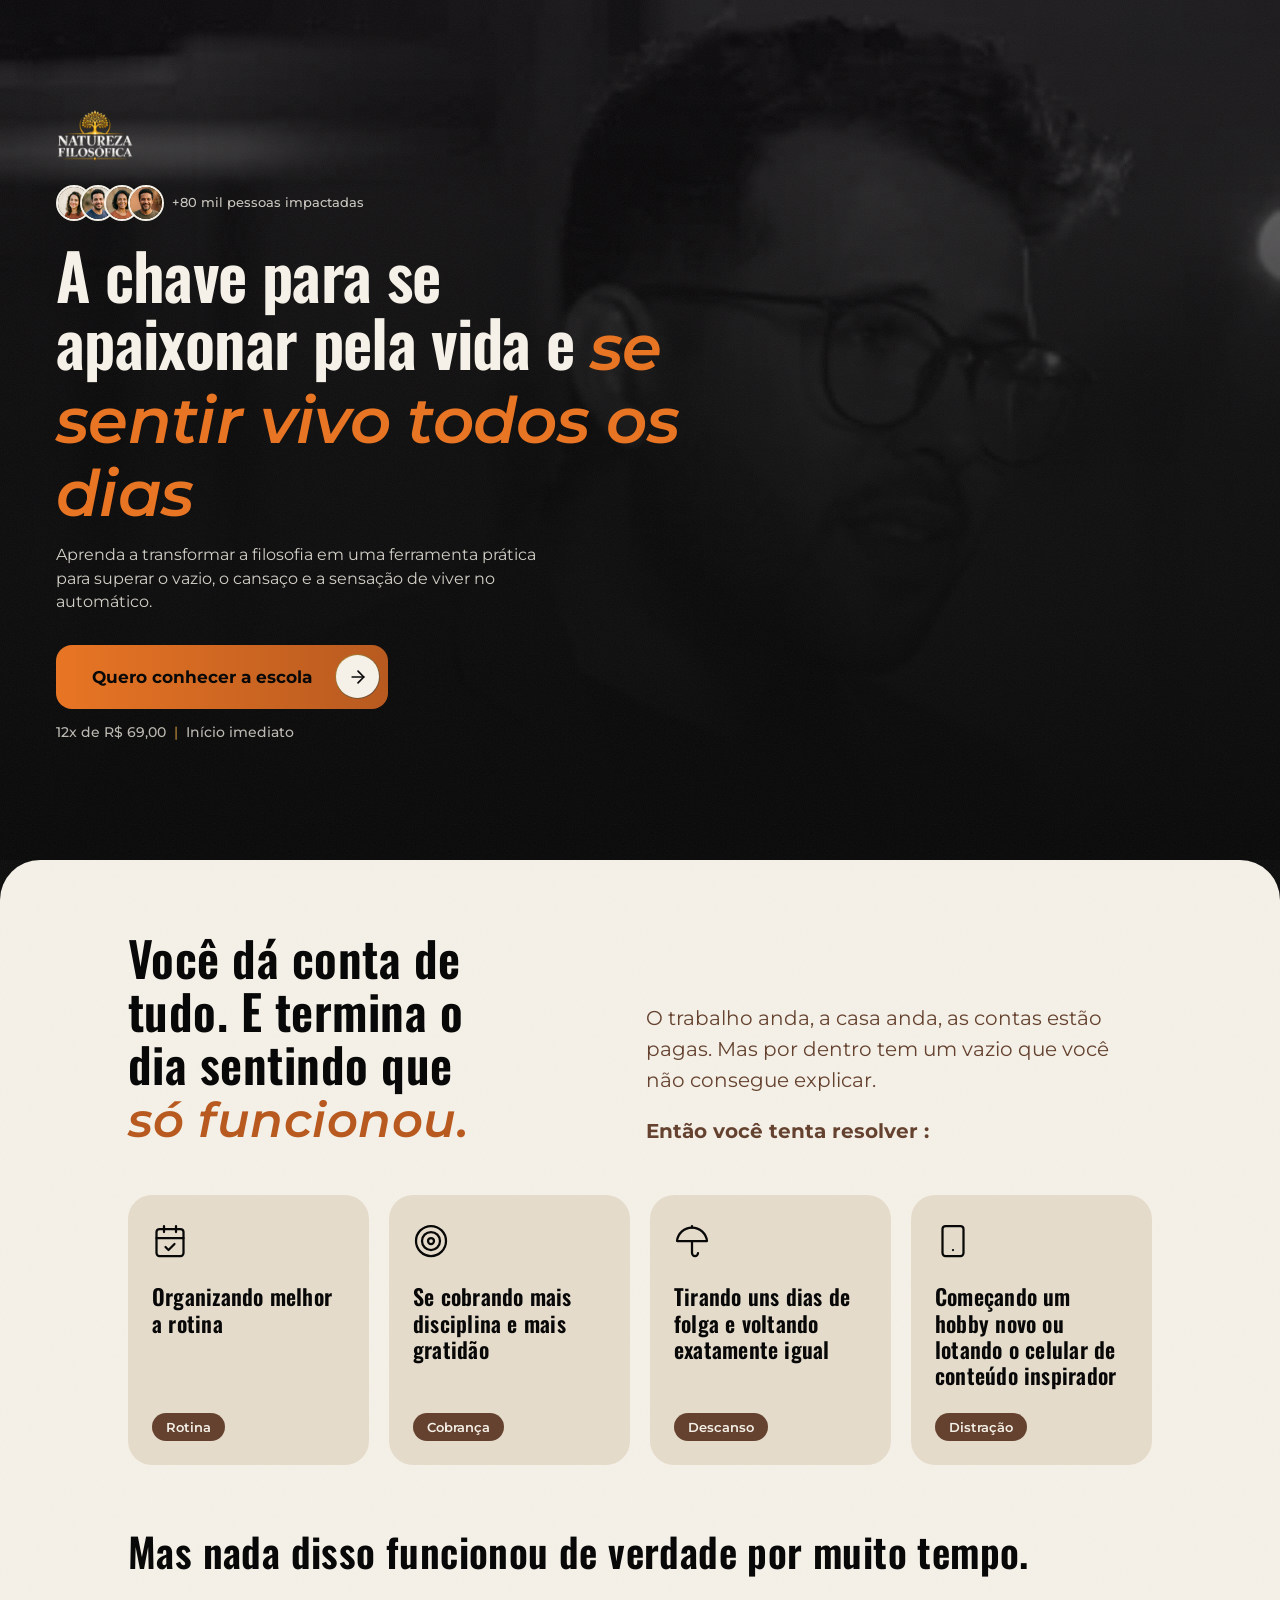
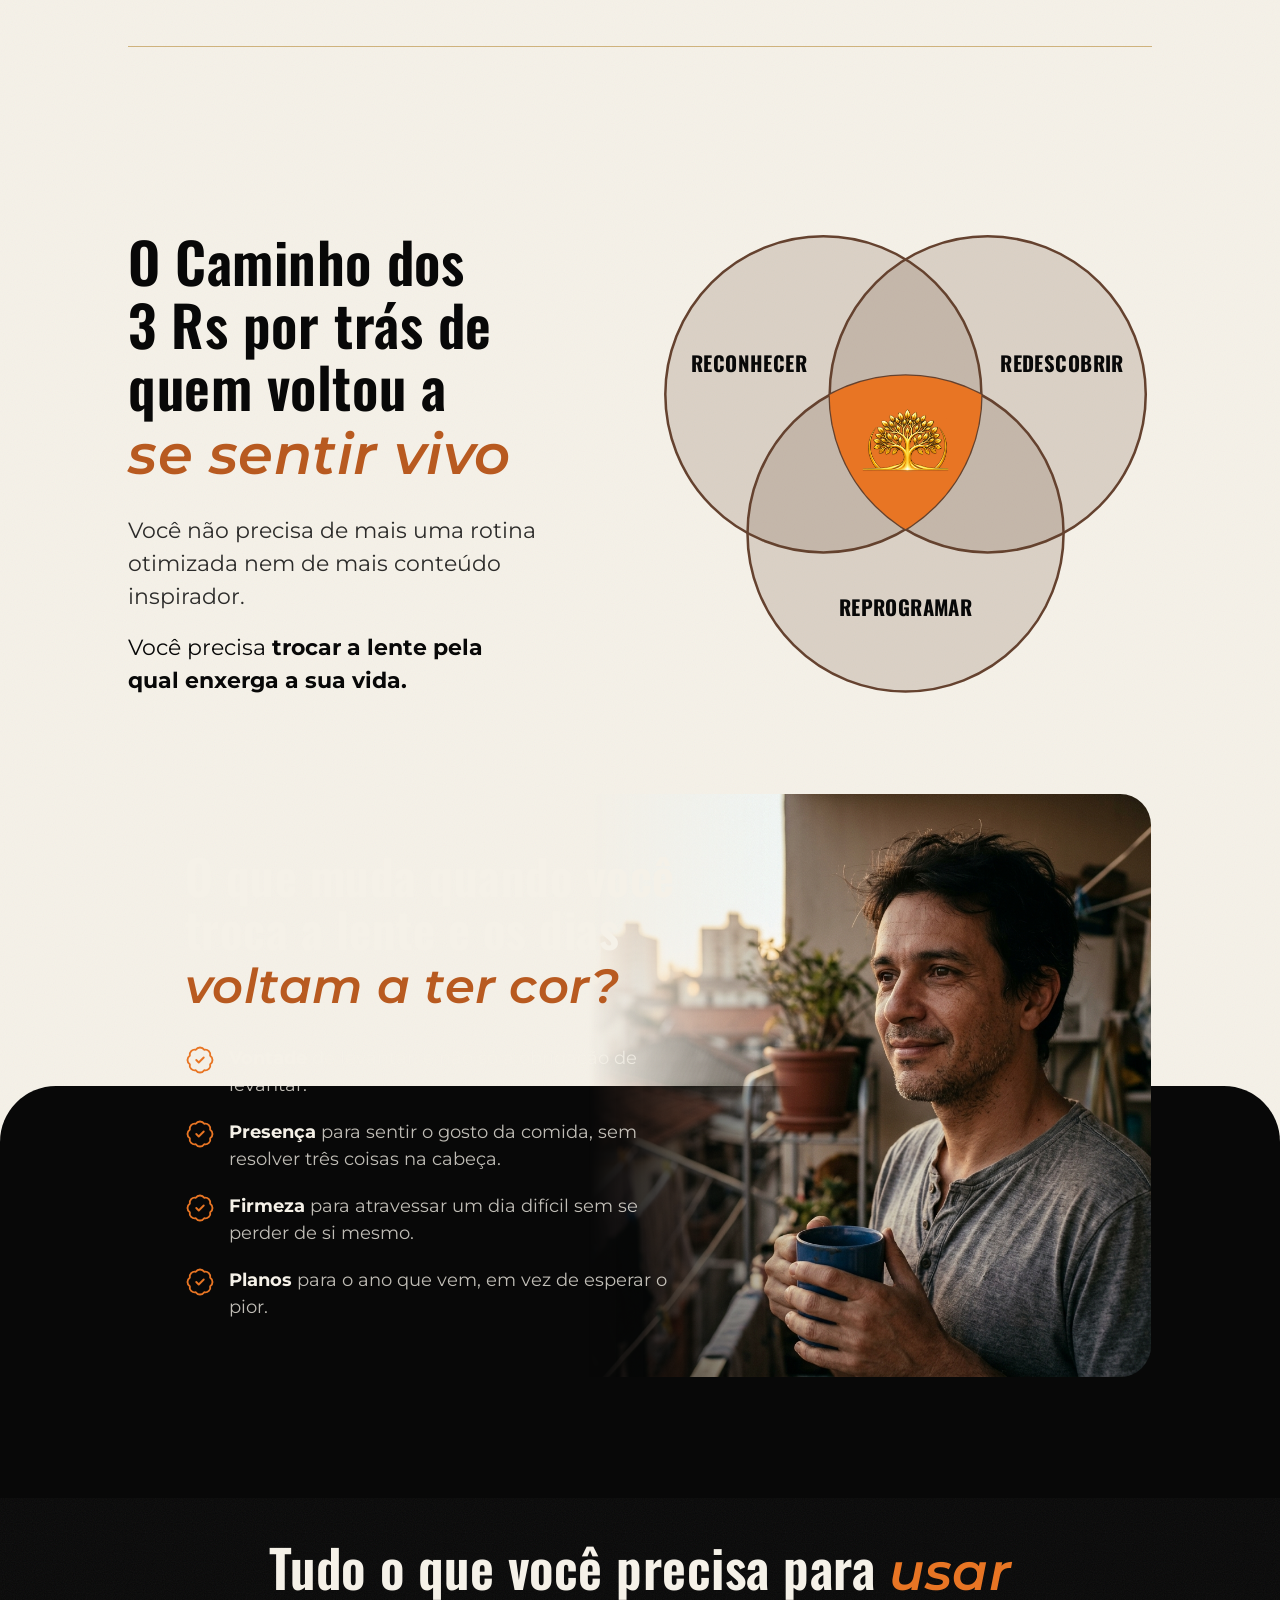
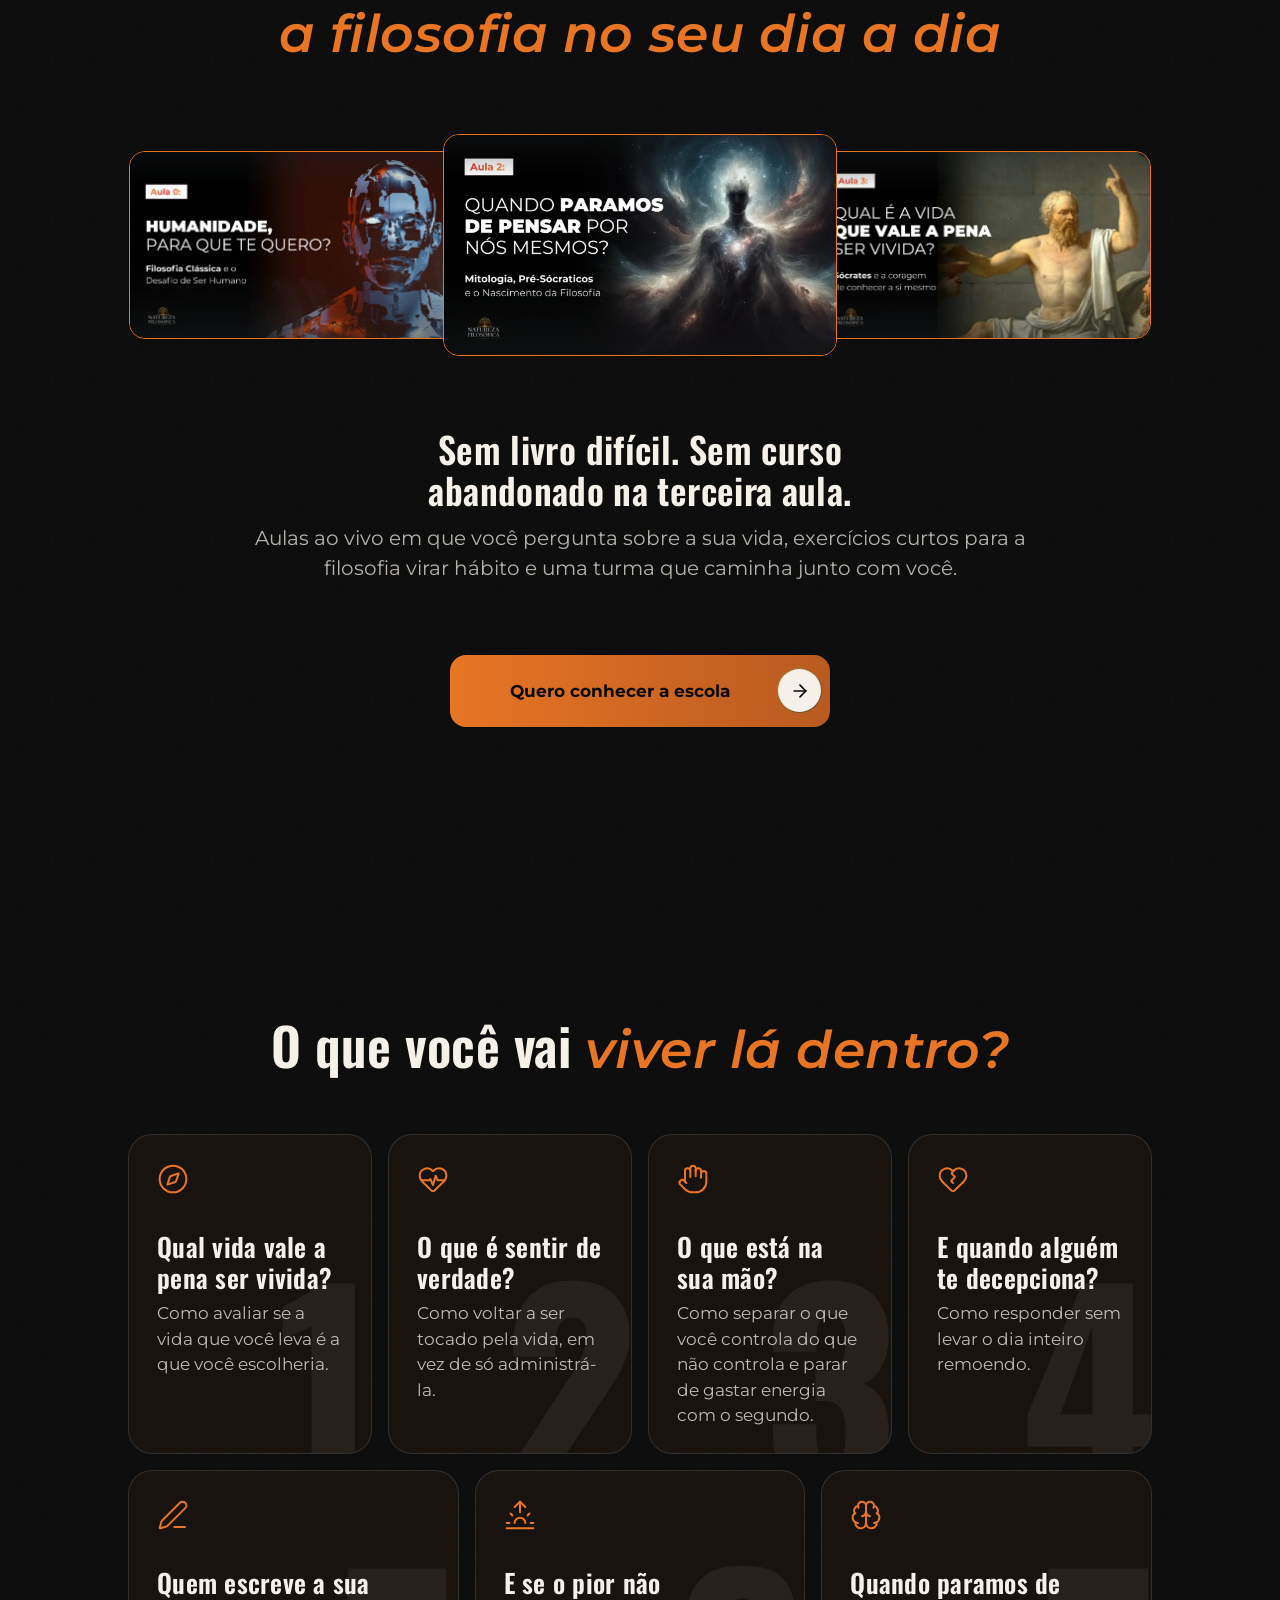
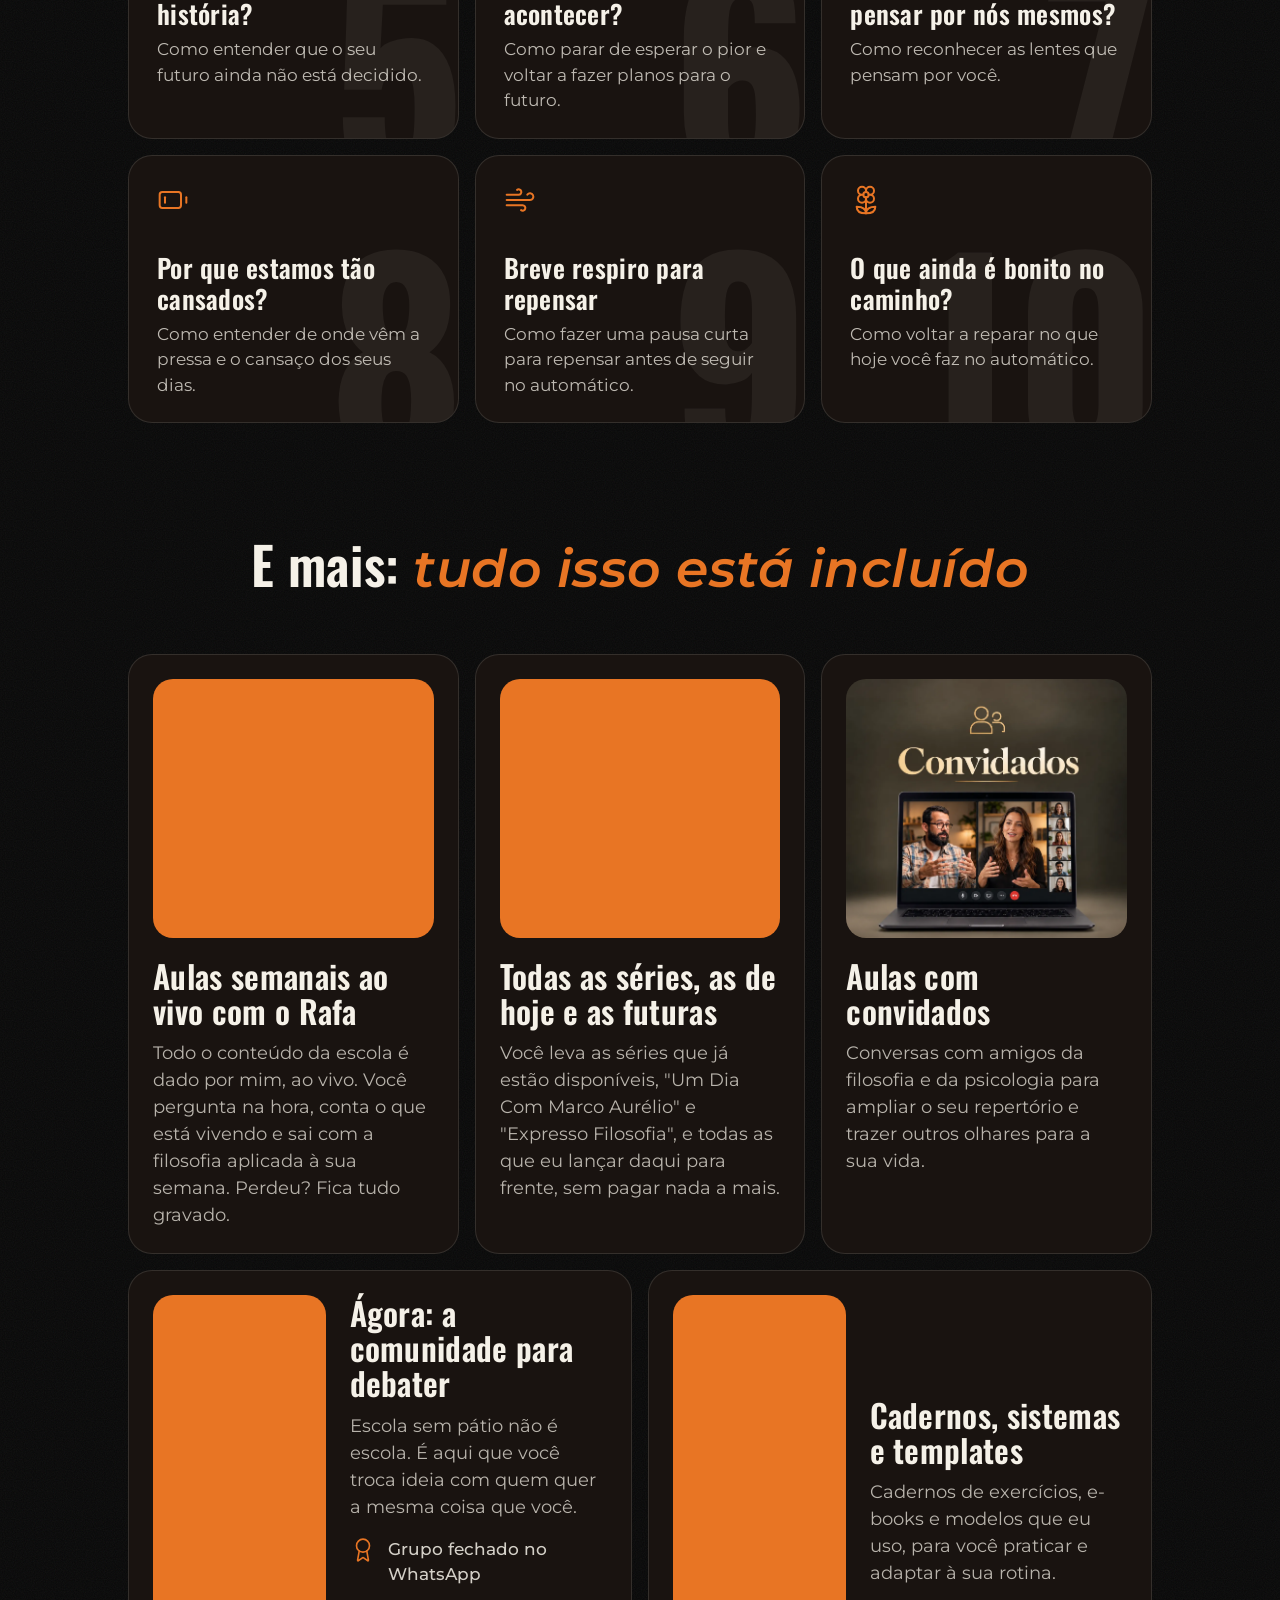
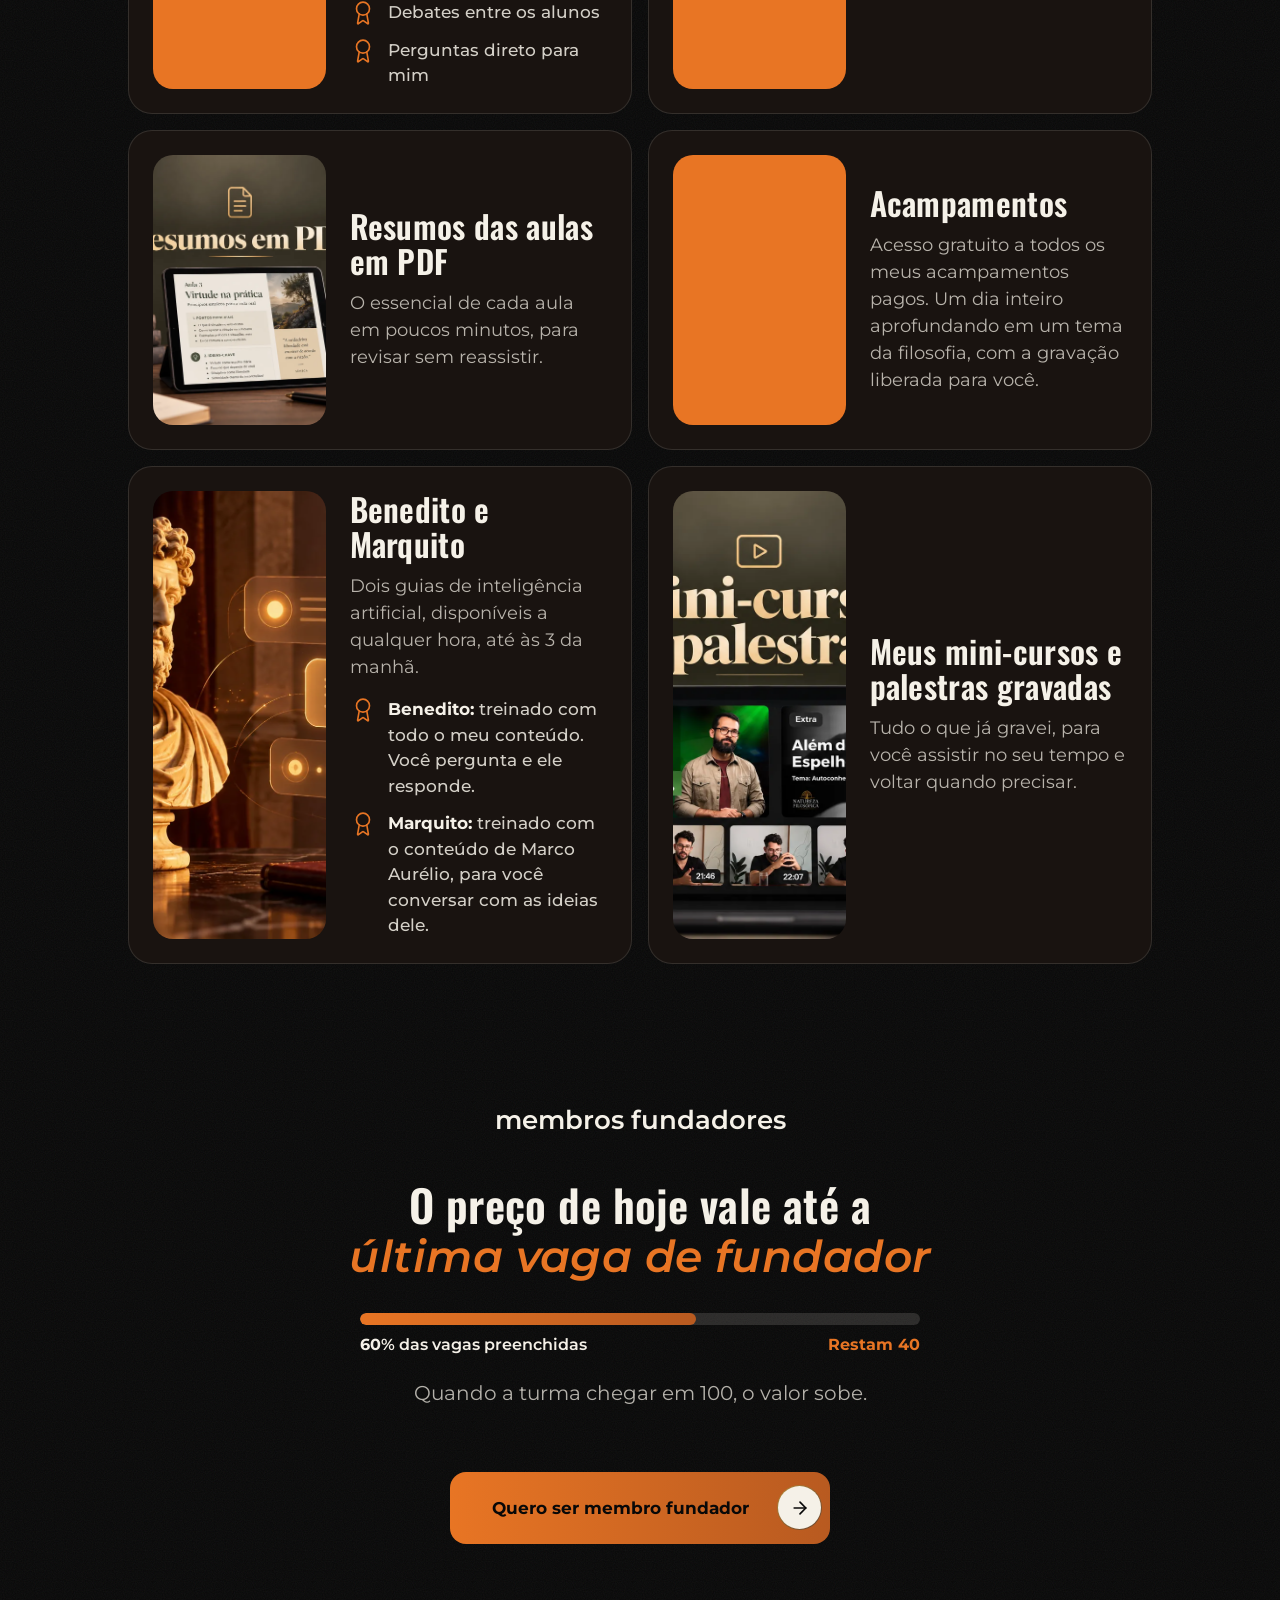
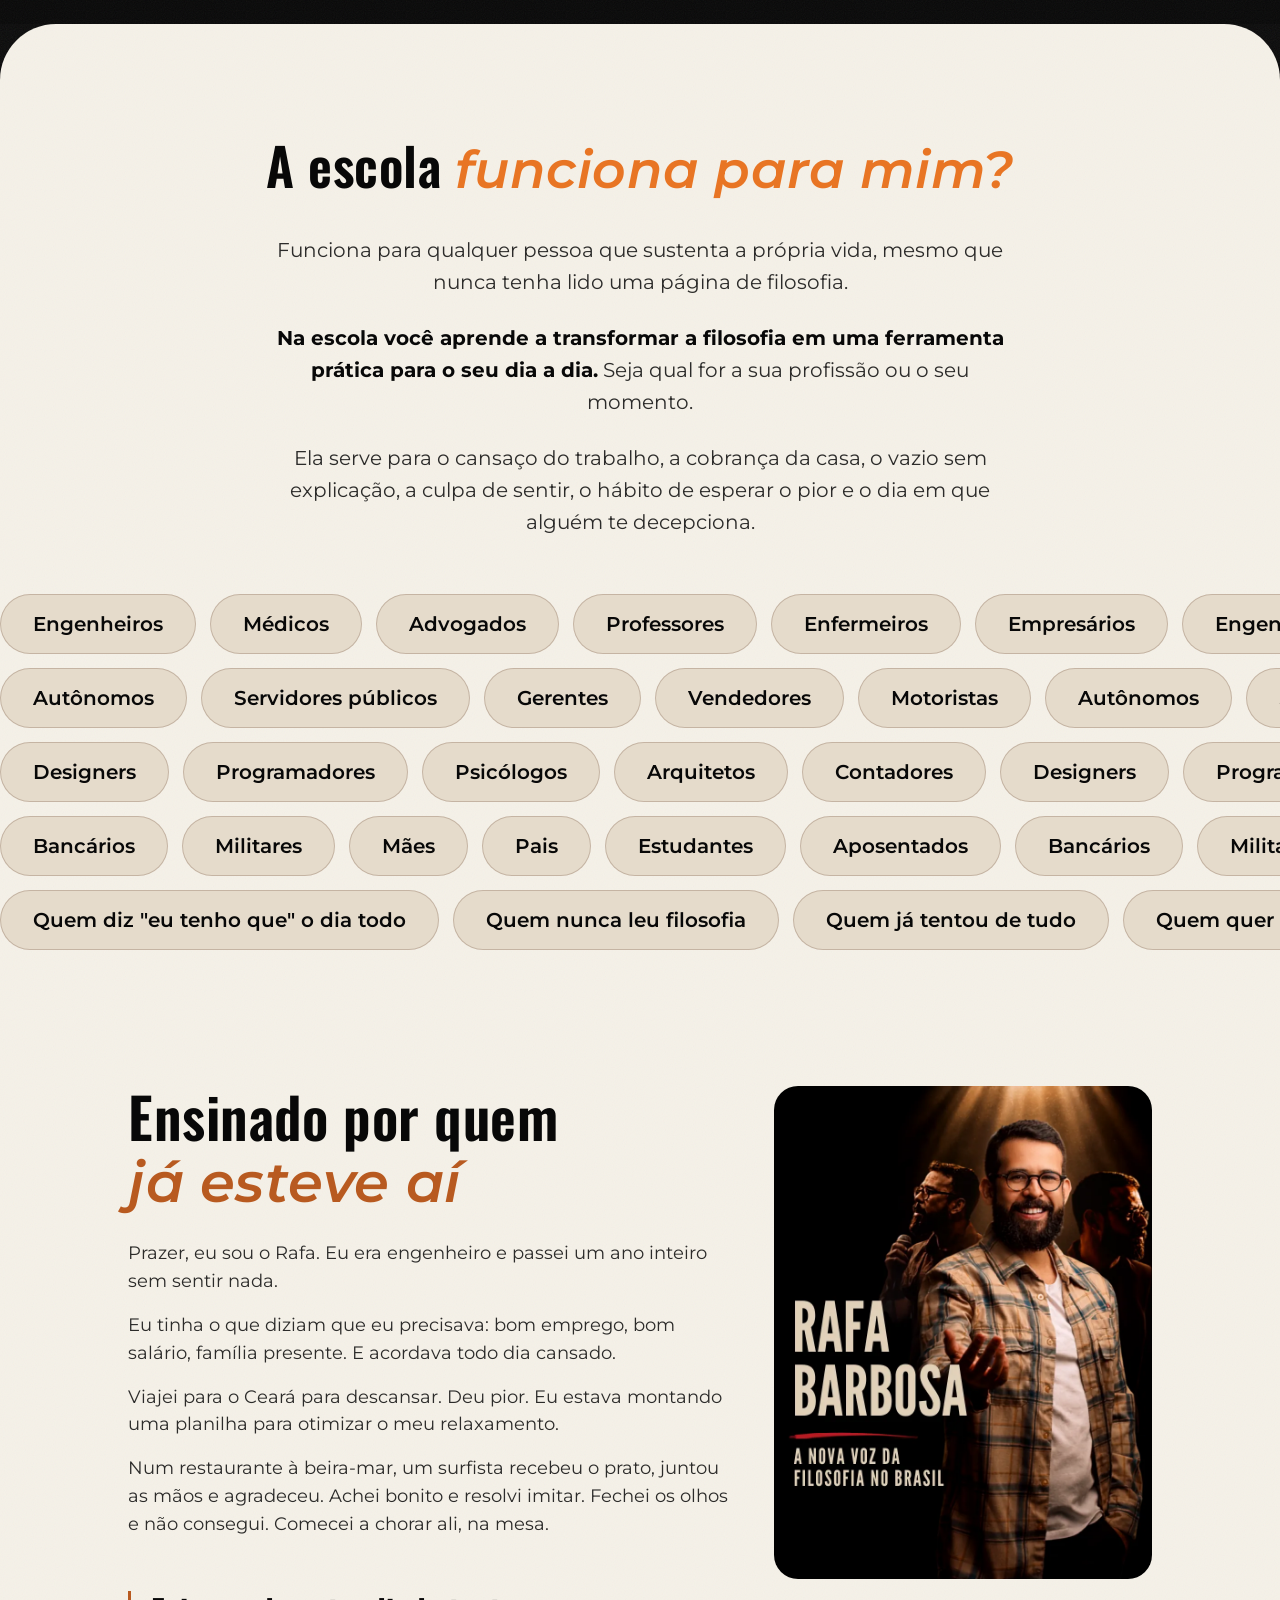
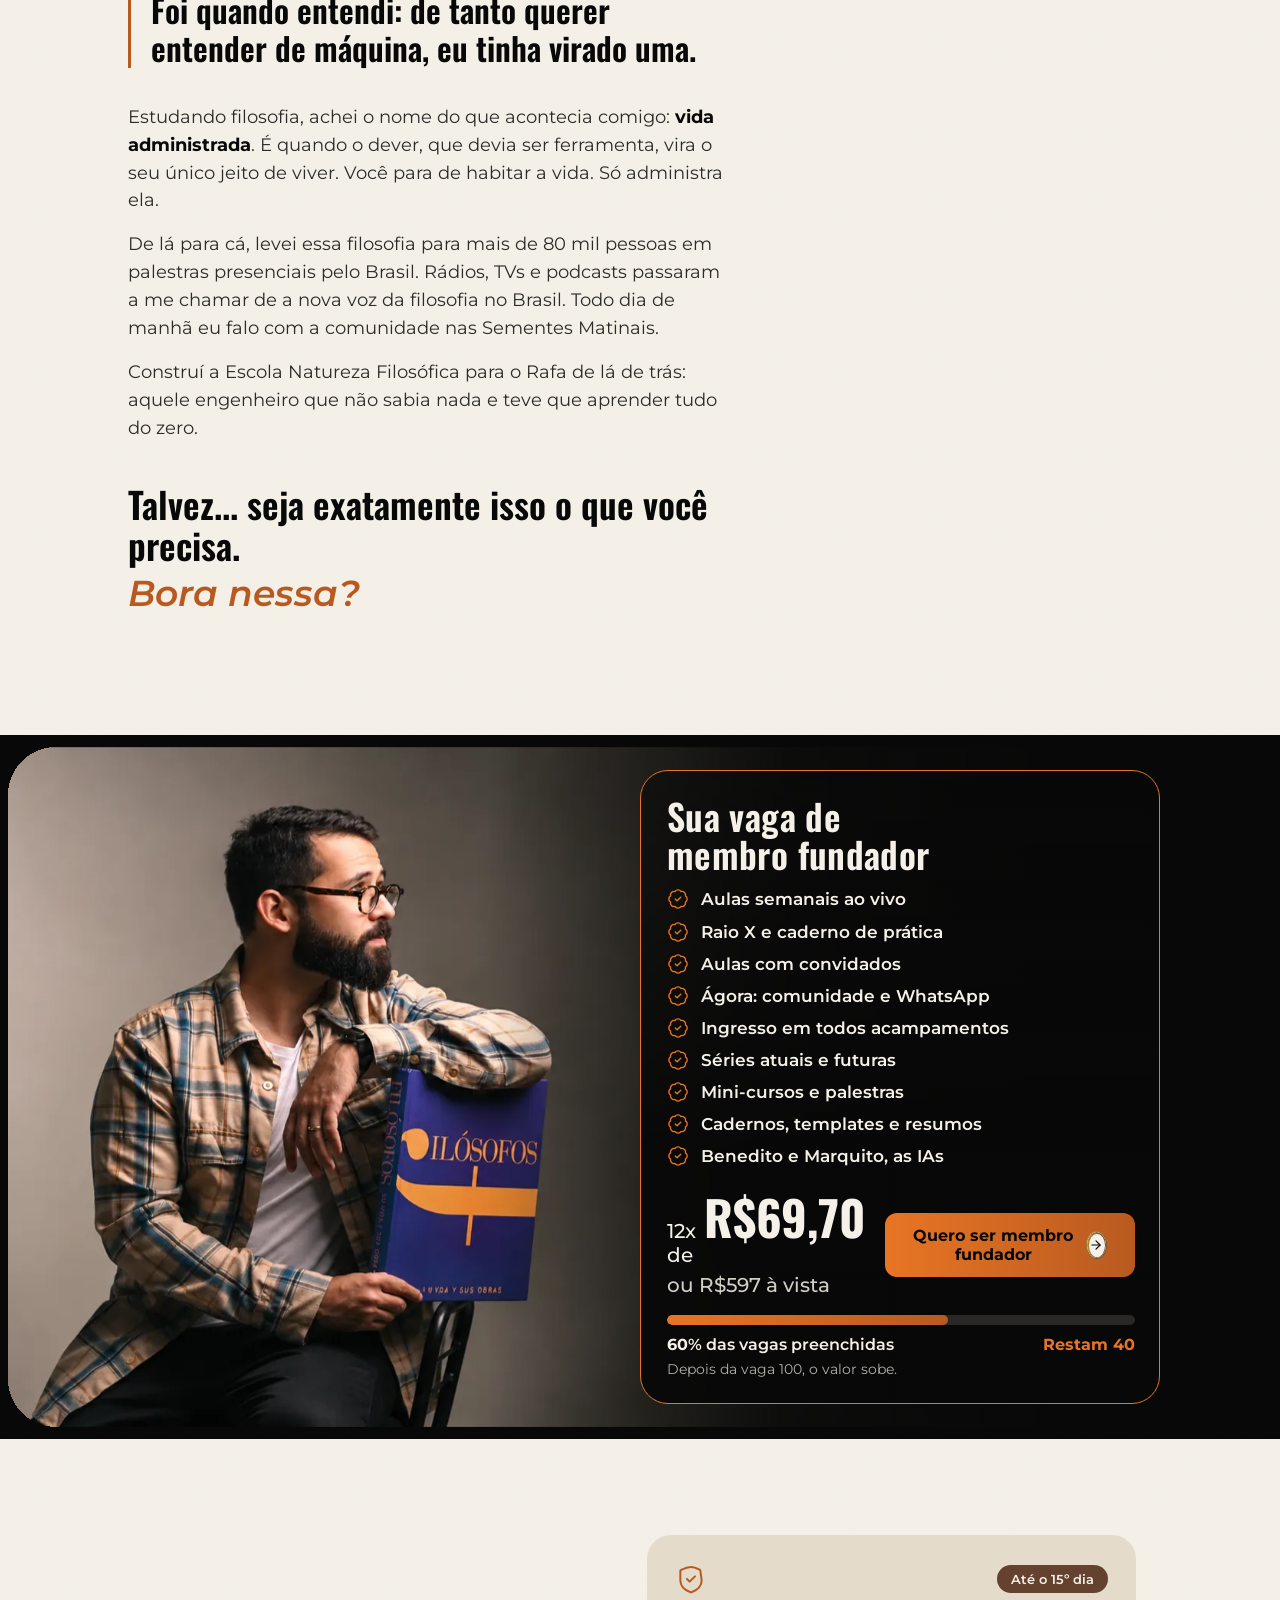
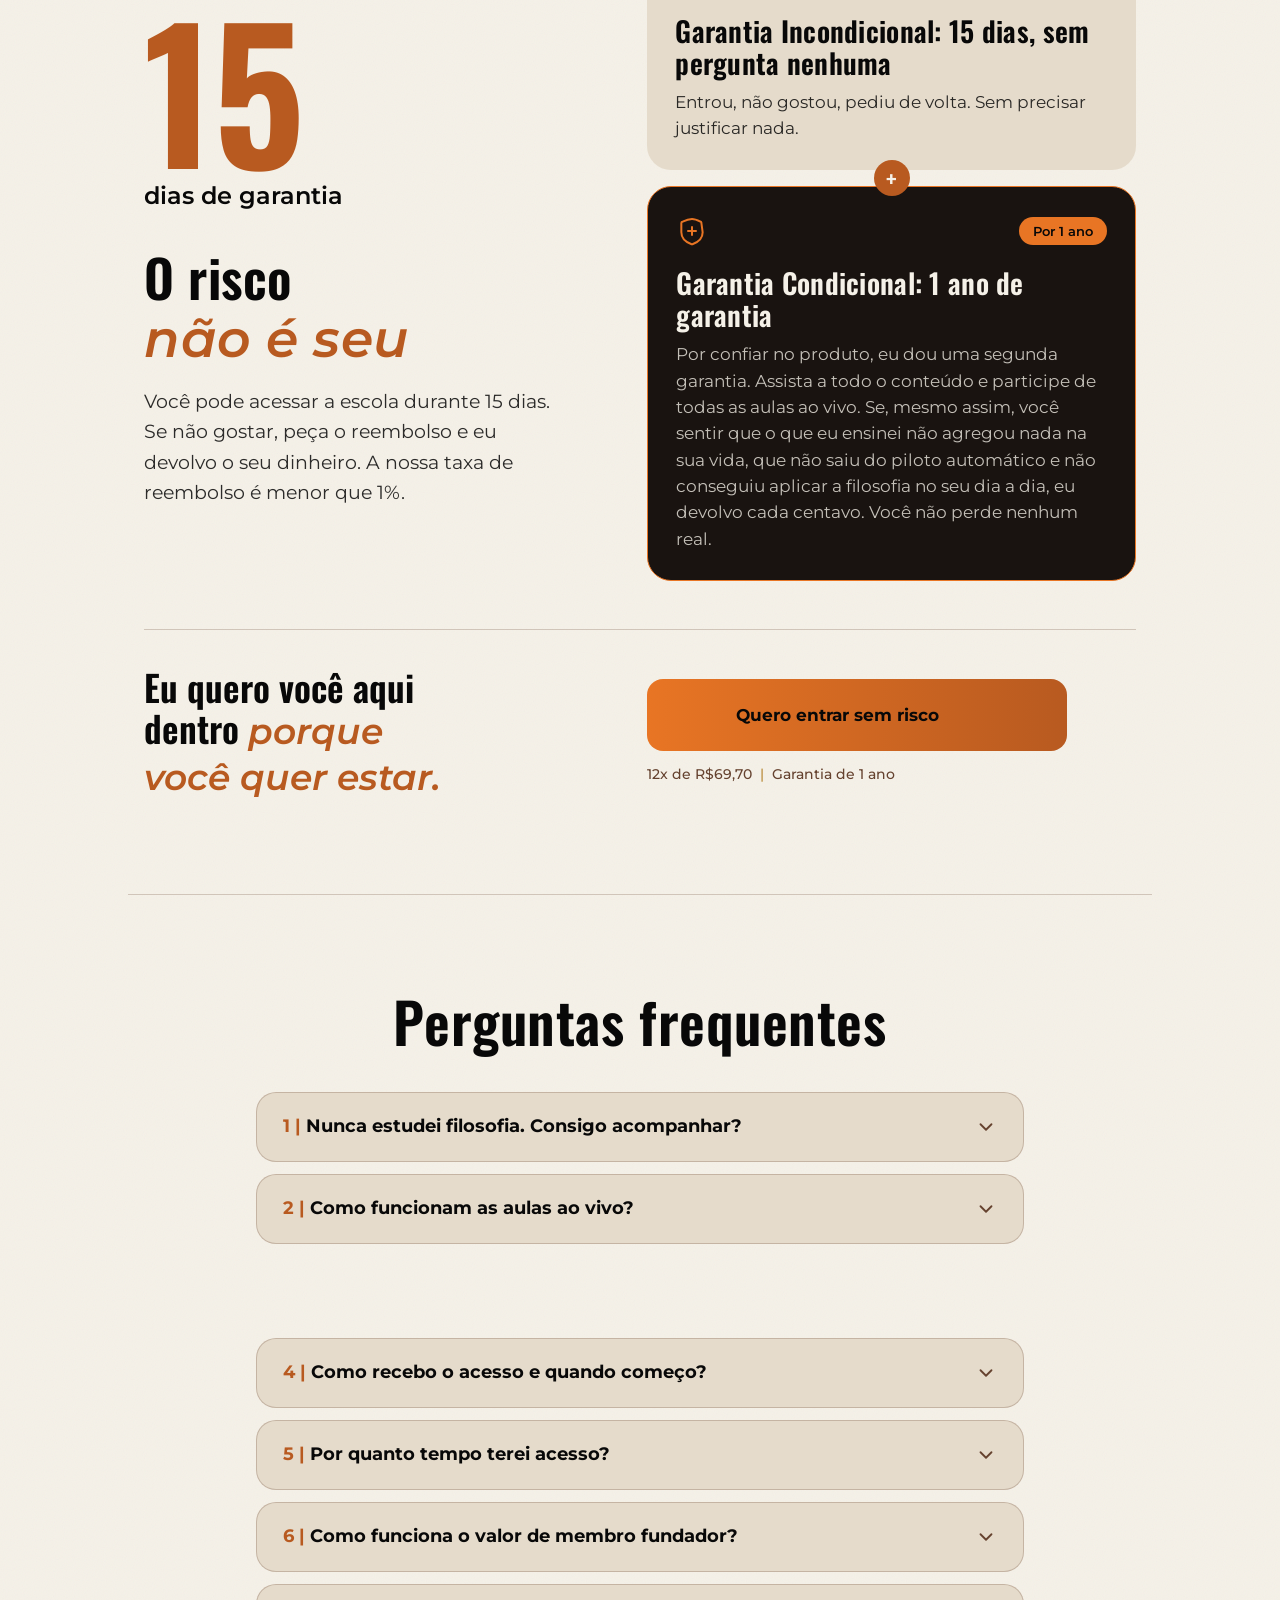
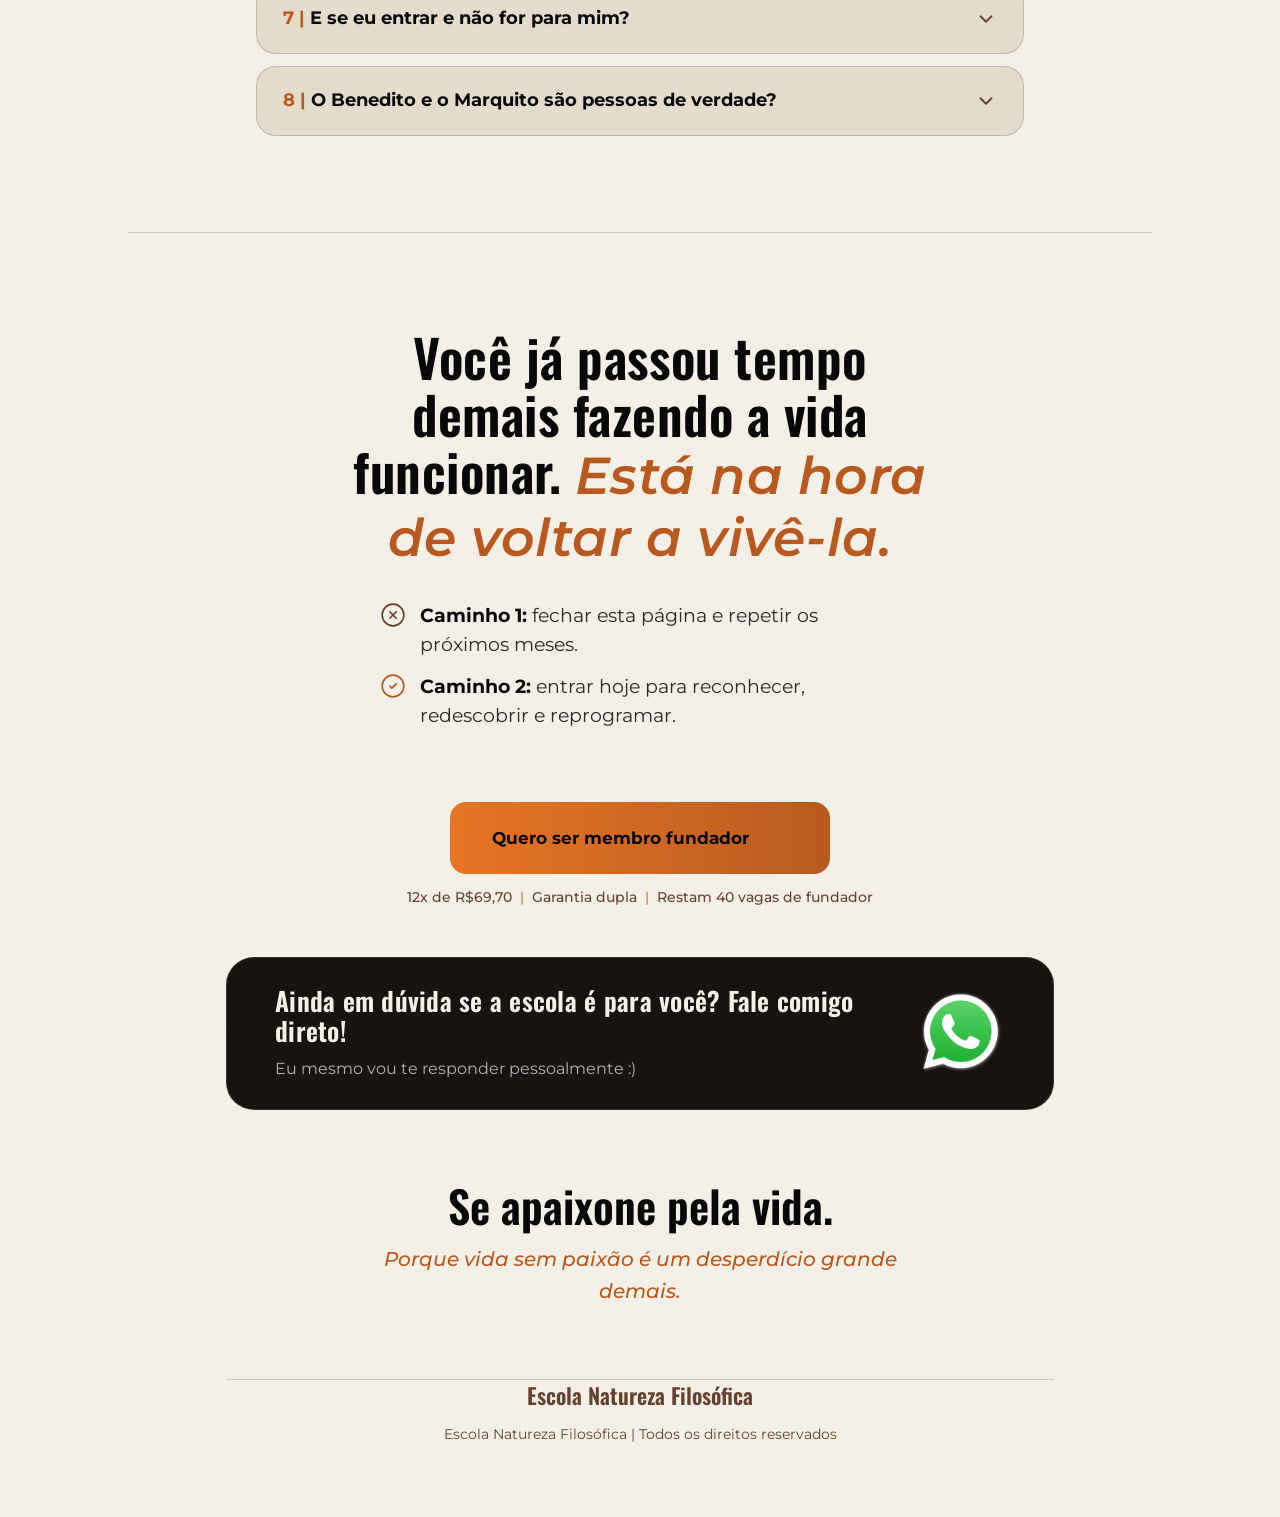
==== commit cad42523: "fix: atualiza checkout com locale/moeda pt-BR/cc=BR e preco de 697 e 12x 69,70" ====
--- a/index.html
+++ b/index.html
@@ -69,7 +69,7 @@
           "name": "Como funciona o valor de membro fundador?",
           "acceptedAnswer": {
             "@type": "Answer",
-            "text": "Os 100 primeiros entram com o valor de lançamento: 12x de R$59,70 ou R$597 à vista. Quando a turma chegar em 100, o valor sobe."
+            "text": "Os 100 primeiros entram com o valor de lançamento: 12x de R$69,70 ou R$597 à vista. Quando a turma chegar em 100, o valor sobe."
           }
         },
         {
@@ -1061,7 +1061,7 @@
                                 sobe.</p>
                         </div>
 
-                        <a href="https://checkout.thebank.com.br/7517299358646747136" class="btn-principal btn-oferta var-link-checkout anim-oferta"
+                        <a href="https://checkout.thebank.com.br/pt-BR/7517299358646747136?cc=BR" class="btn-principal btn-oferta var-link-checkout anim-oferta"
                             style="--anim-delay: 13.2;">
                             Quero ser membro fundador
                             <span class="btn-icon">
@@ -1154,7 +1154,7 @@
                     </p>
                 </div>
                 <div class="garantia-botao-col anim-garantia" style="--anim-delay: 1;">
-                    <a href="https://checkout.thebank.com.br/7517299358646747136" class="btn-principal btn-garantia var-link-checkout">
+                    <a href="https://checkout.thebank.com.br/pt-BR/7517299358646747136?cc=BR" class="btn-principal btn-garantia var-link-checkout">
                         Quero entrar sem risco
                     </a>
                     <p class="garantia-microtexto">
@@ -1318,7 +1318,7 @@
 
             <!-- Botão de compra e microtexto -->
             <div class="final-cta anim-final" style="--anim-delay: 5.71;">
-                <a href="https://checkout.thebank.com.br/7517299358646747136" class="btn-principal var-link-checkout">
+                <a href="https://checkout.thebank.com.br/pt-BR/7517299358646747136?cc=BR" class="btn-principal var-link-checkout">
                     Quero ser membro fundador
                 </a>
             </div>
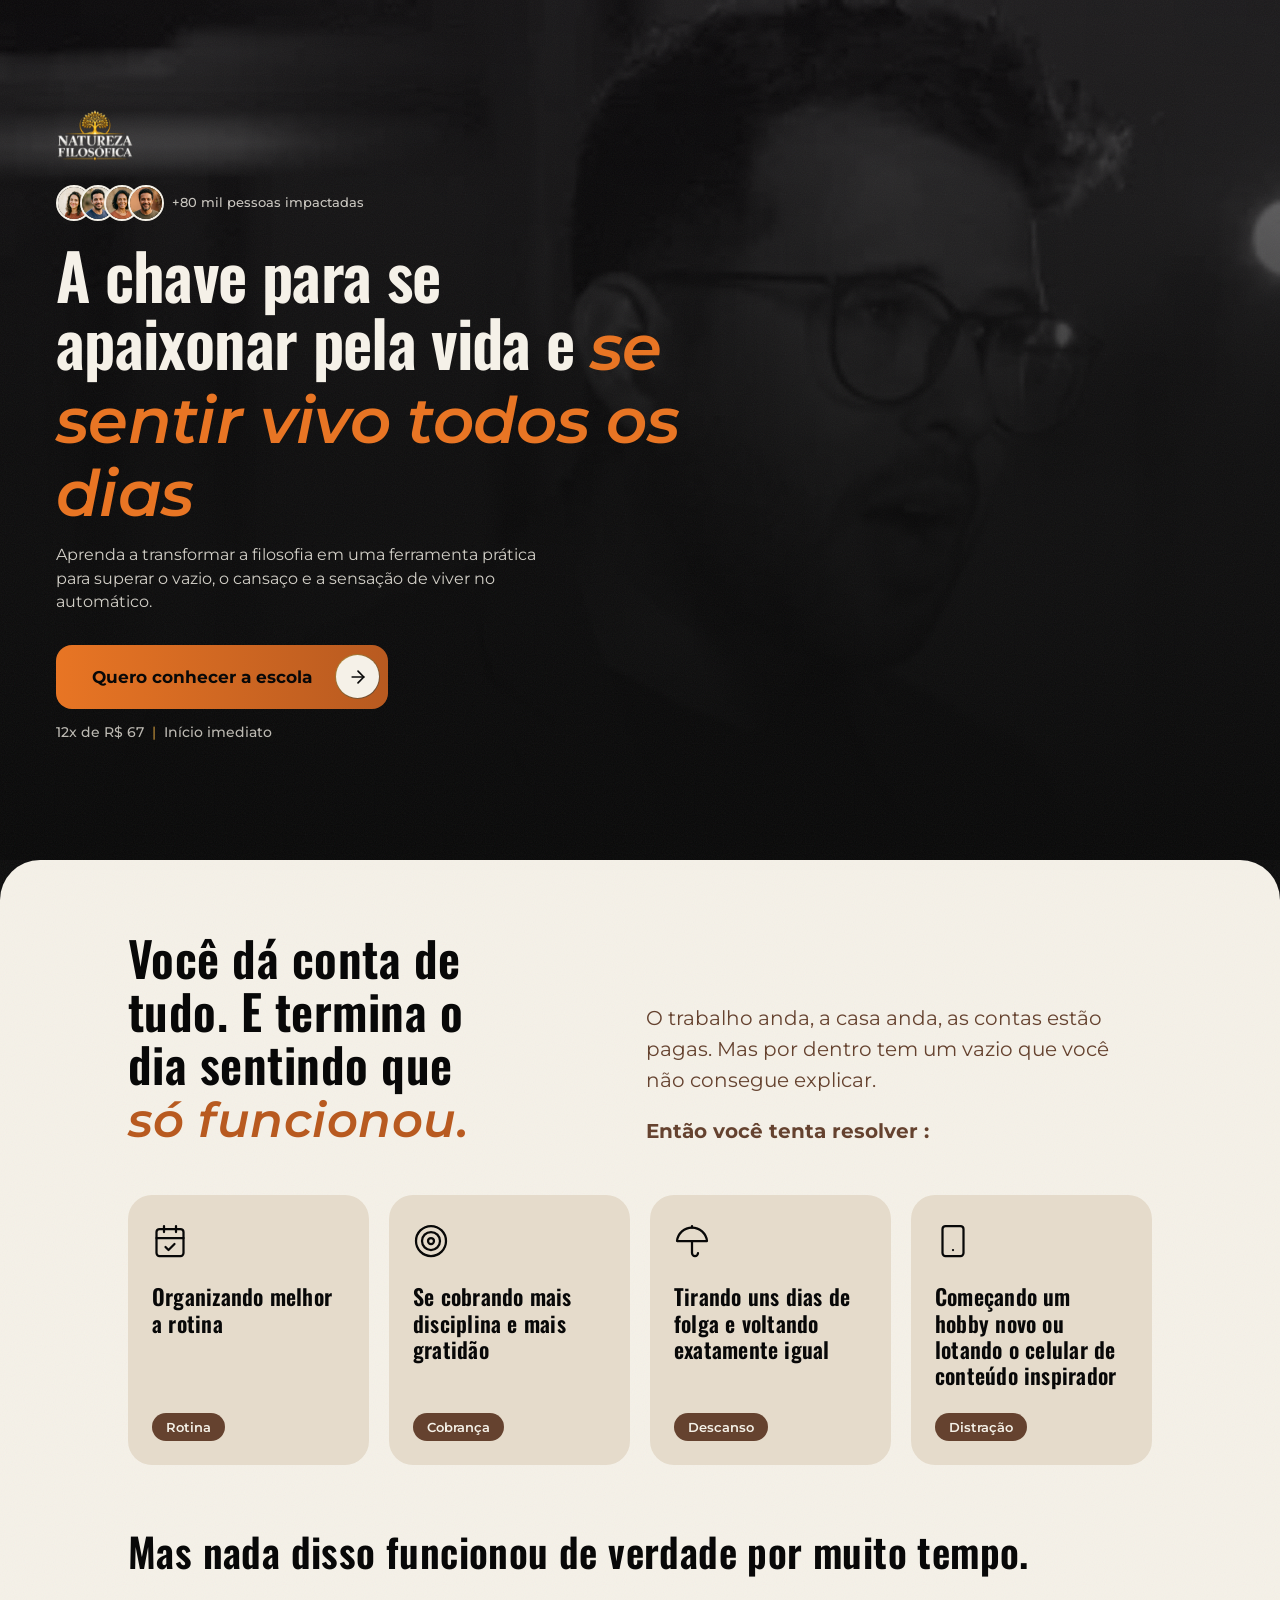
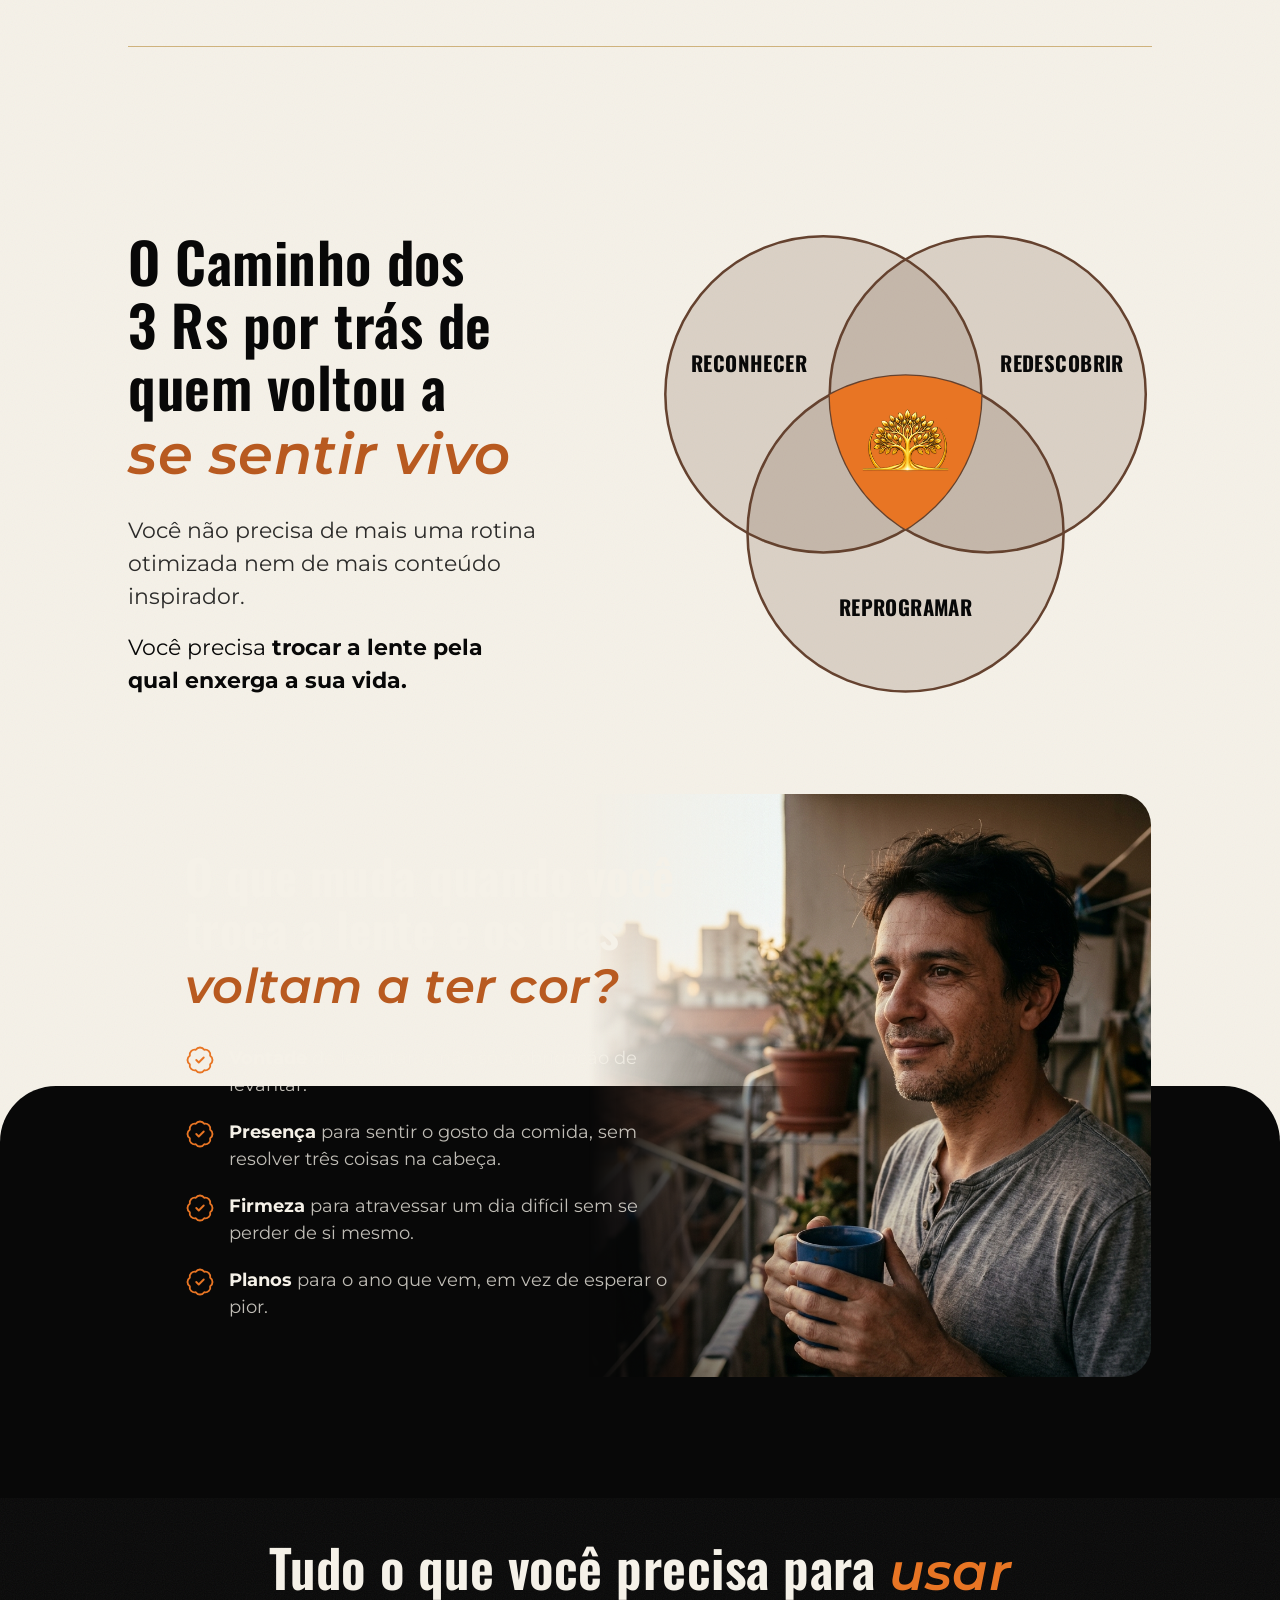
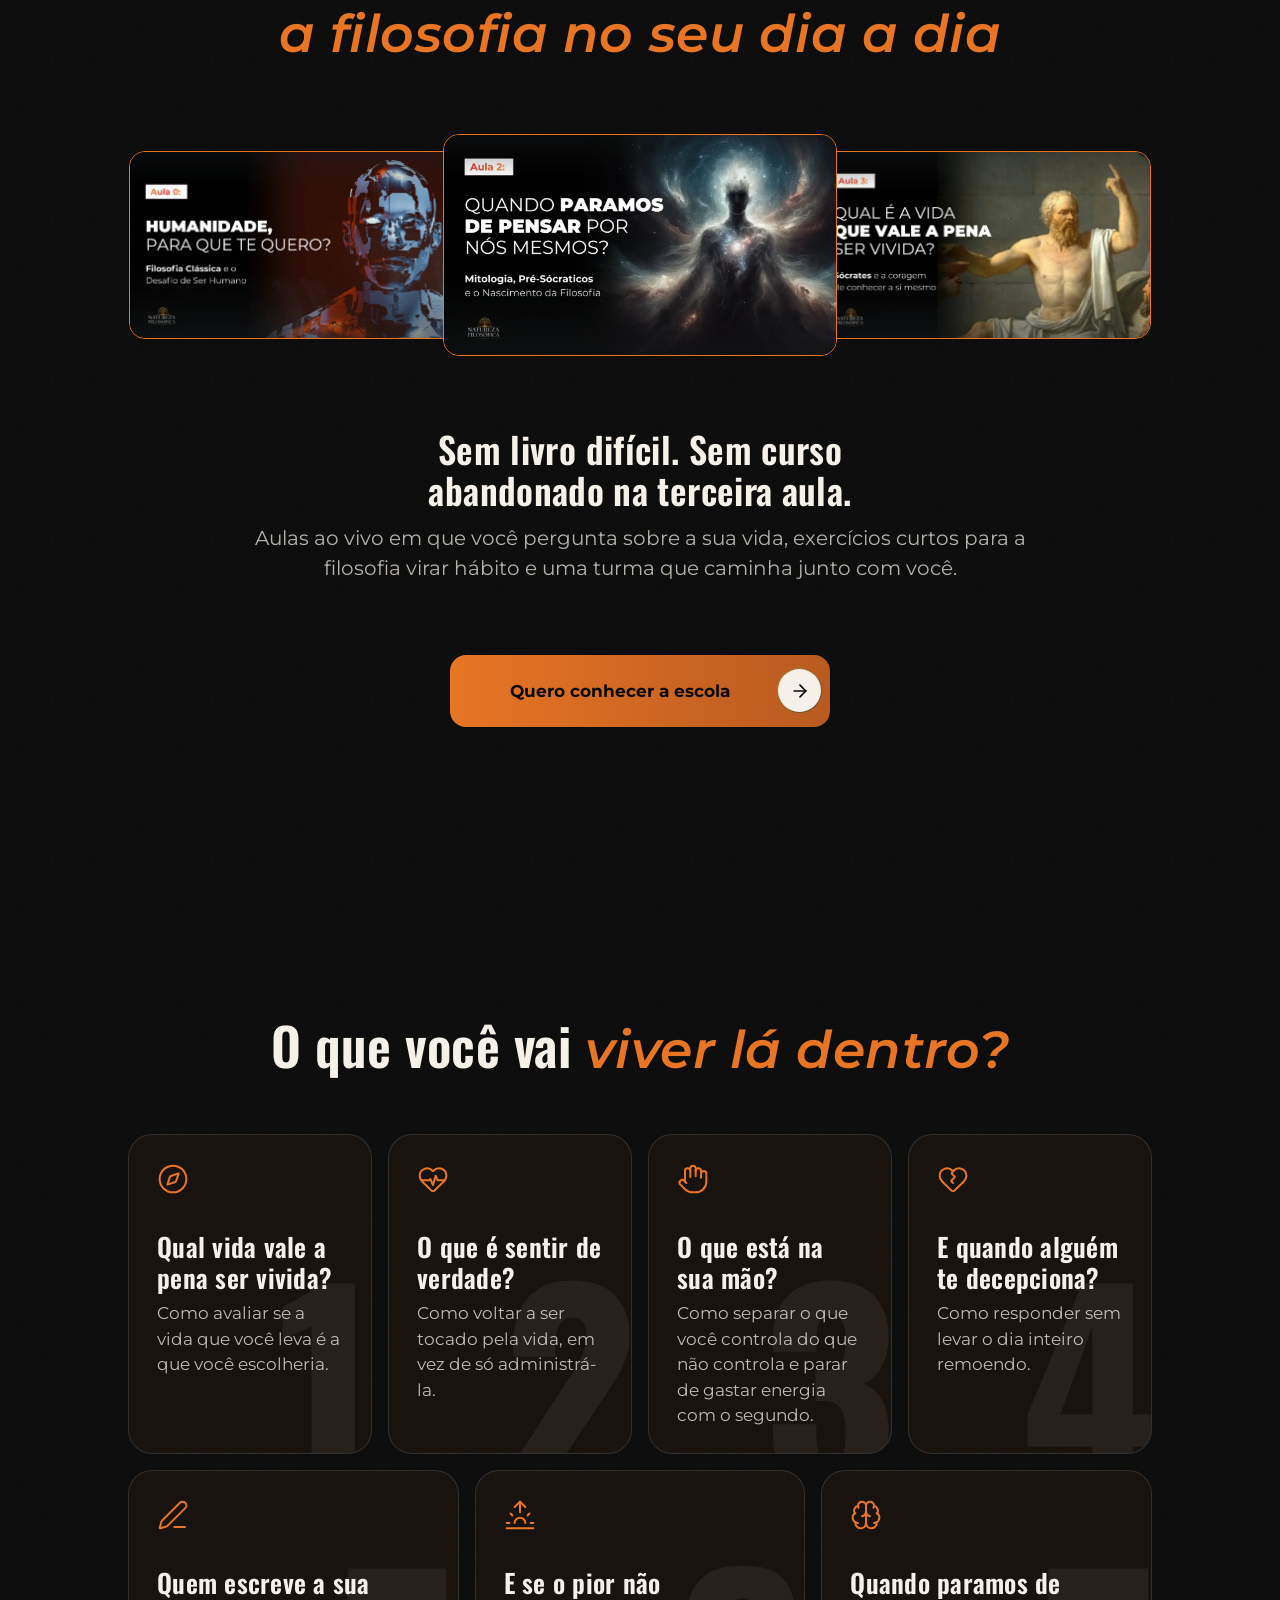
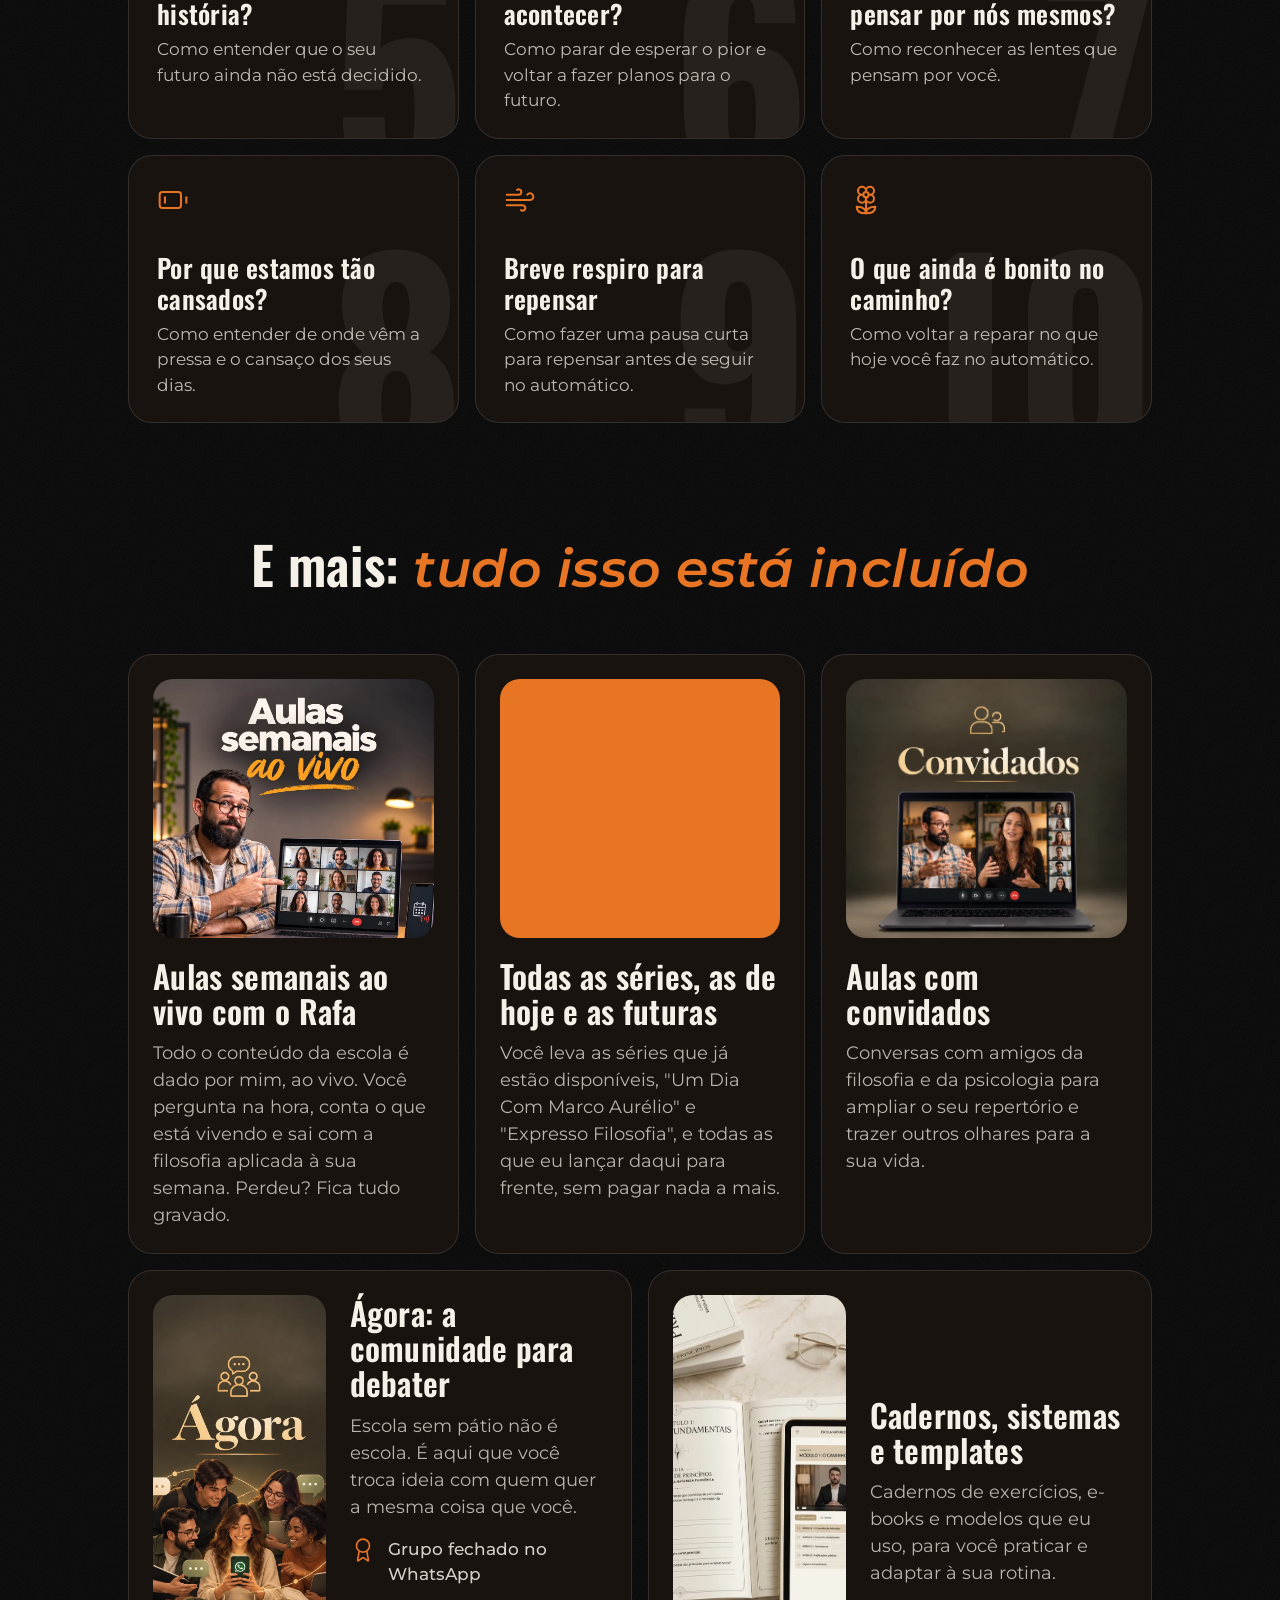
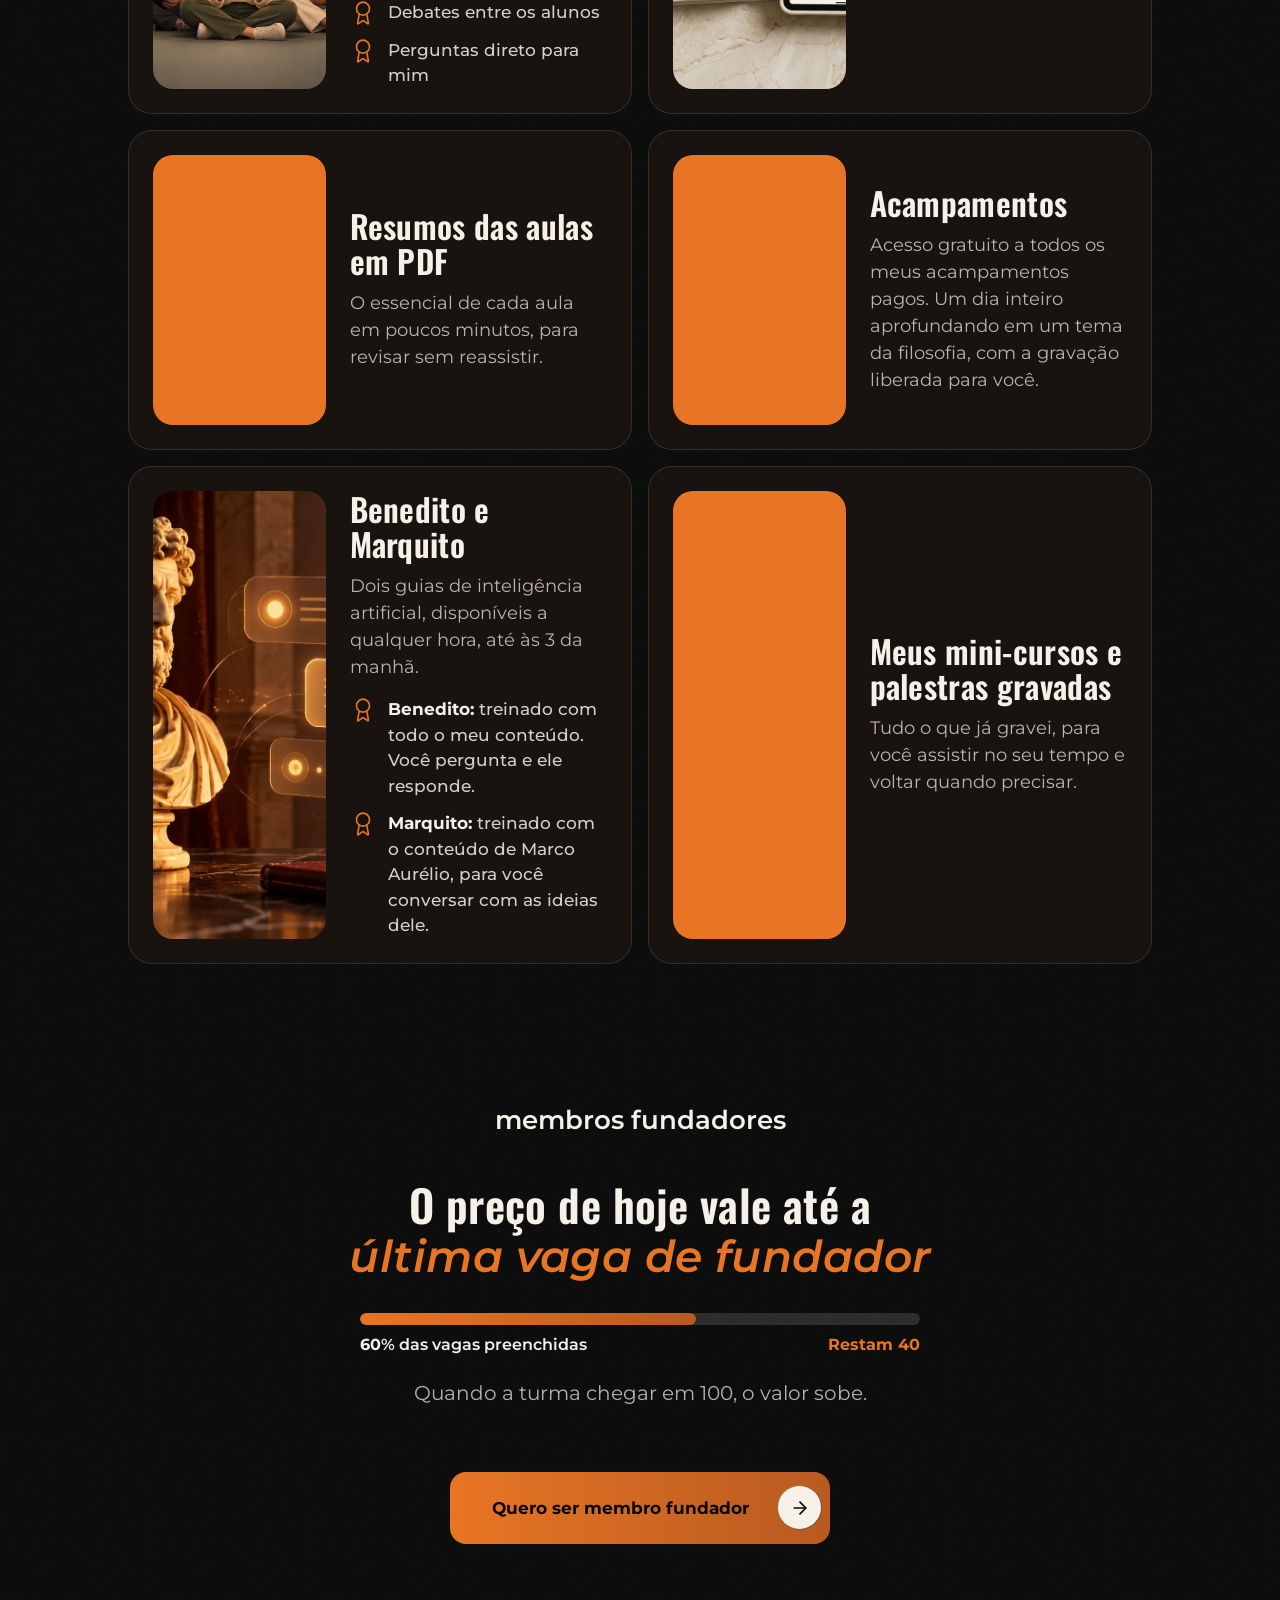
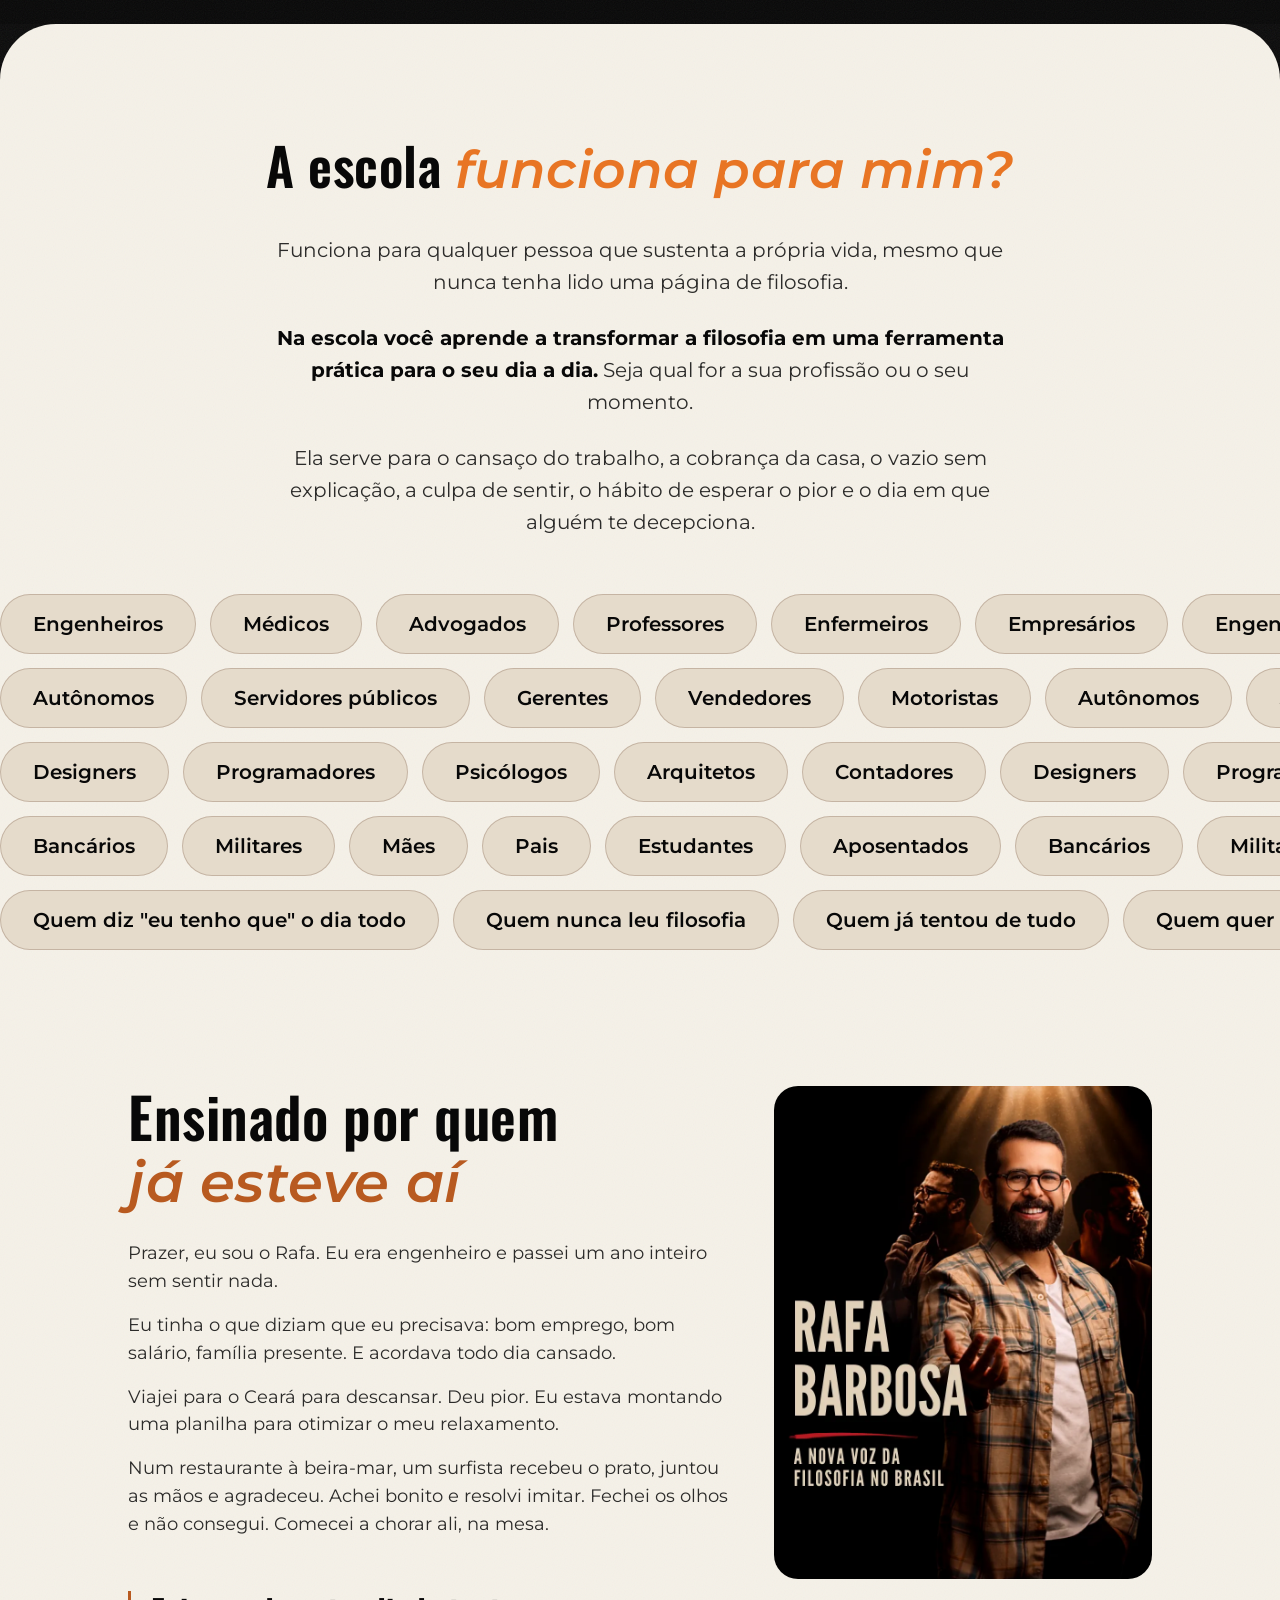
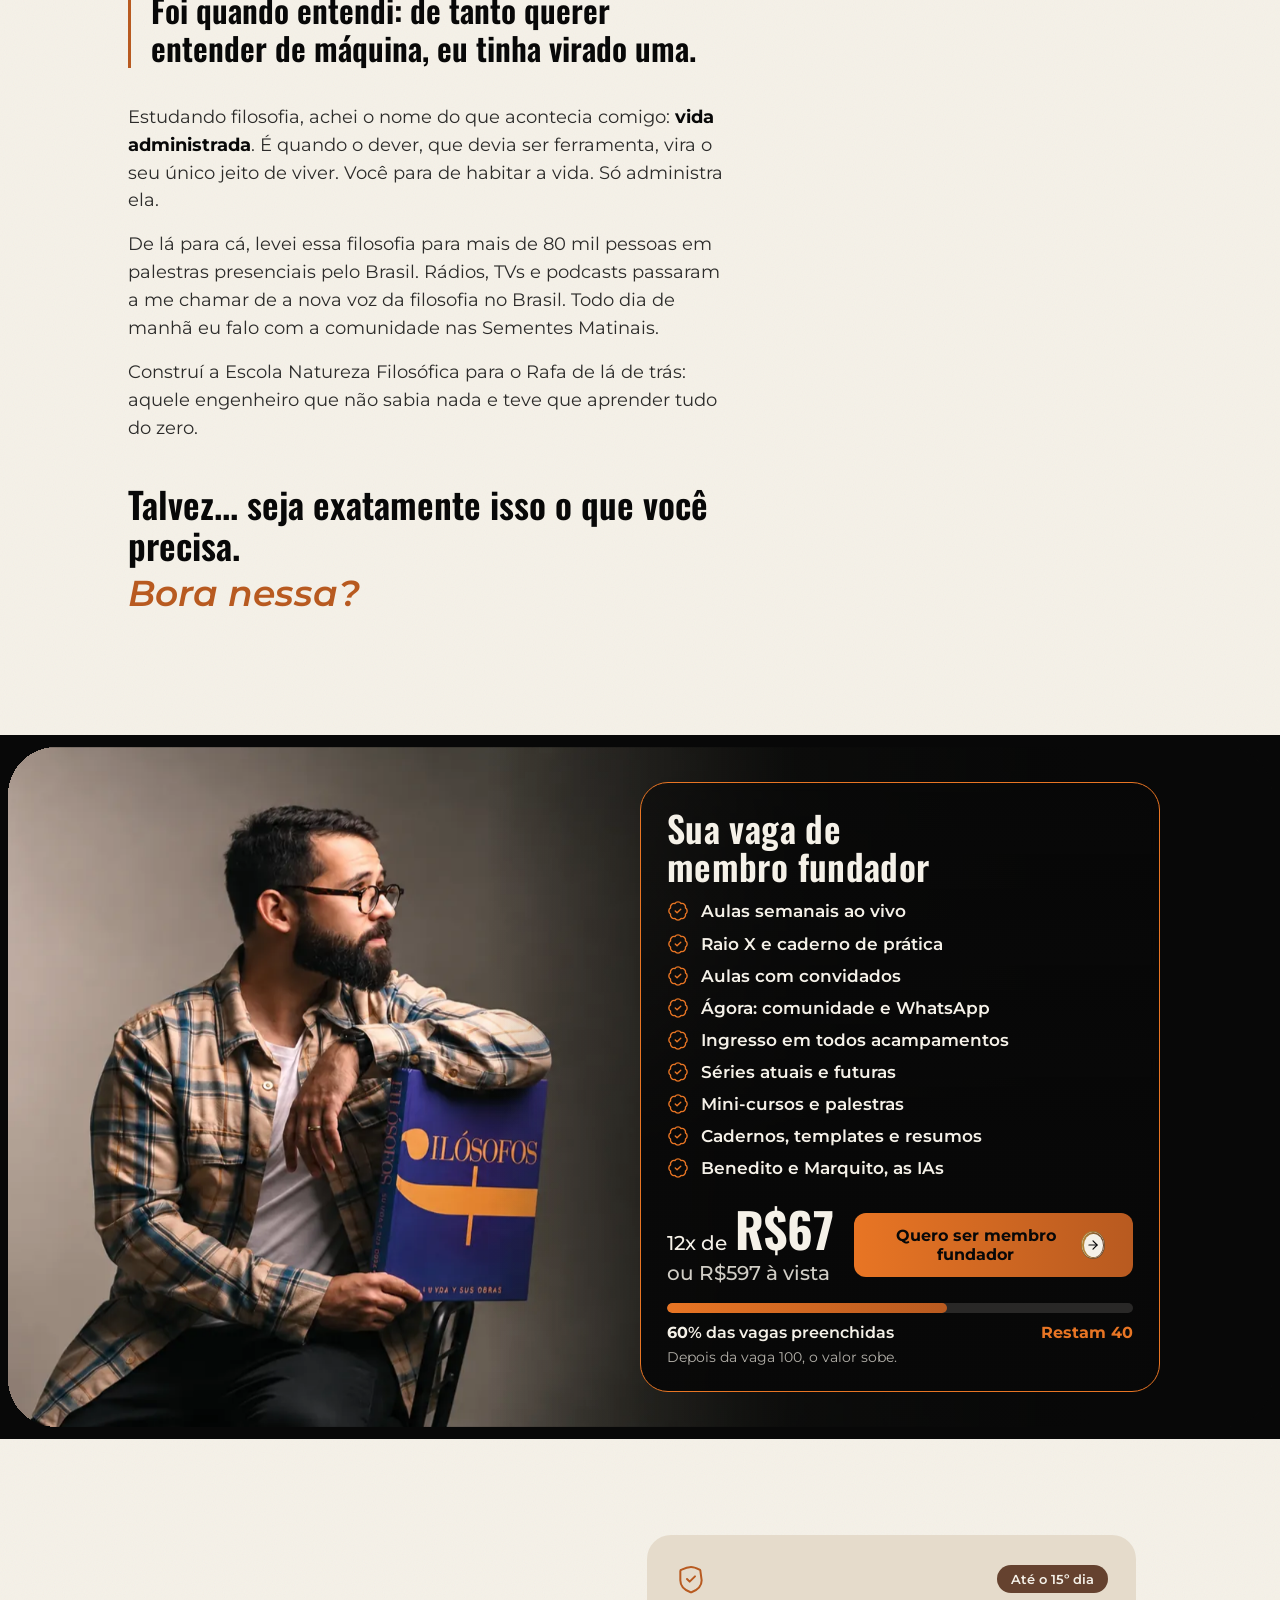
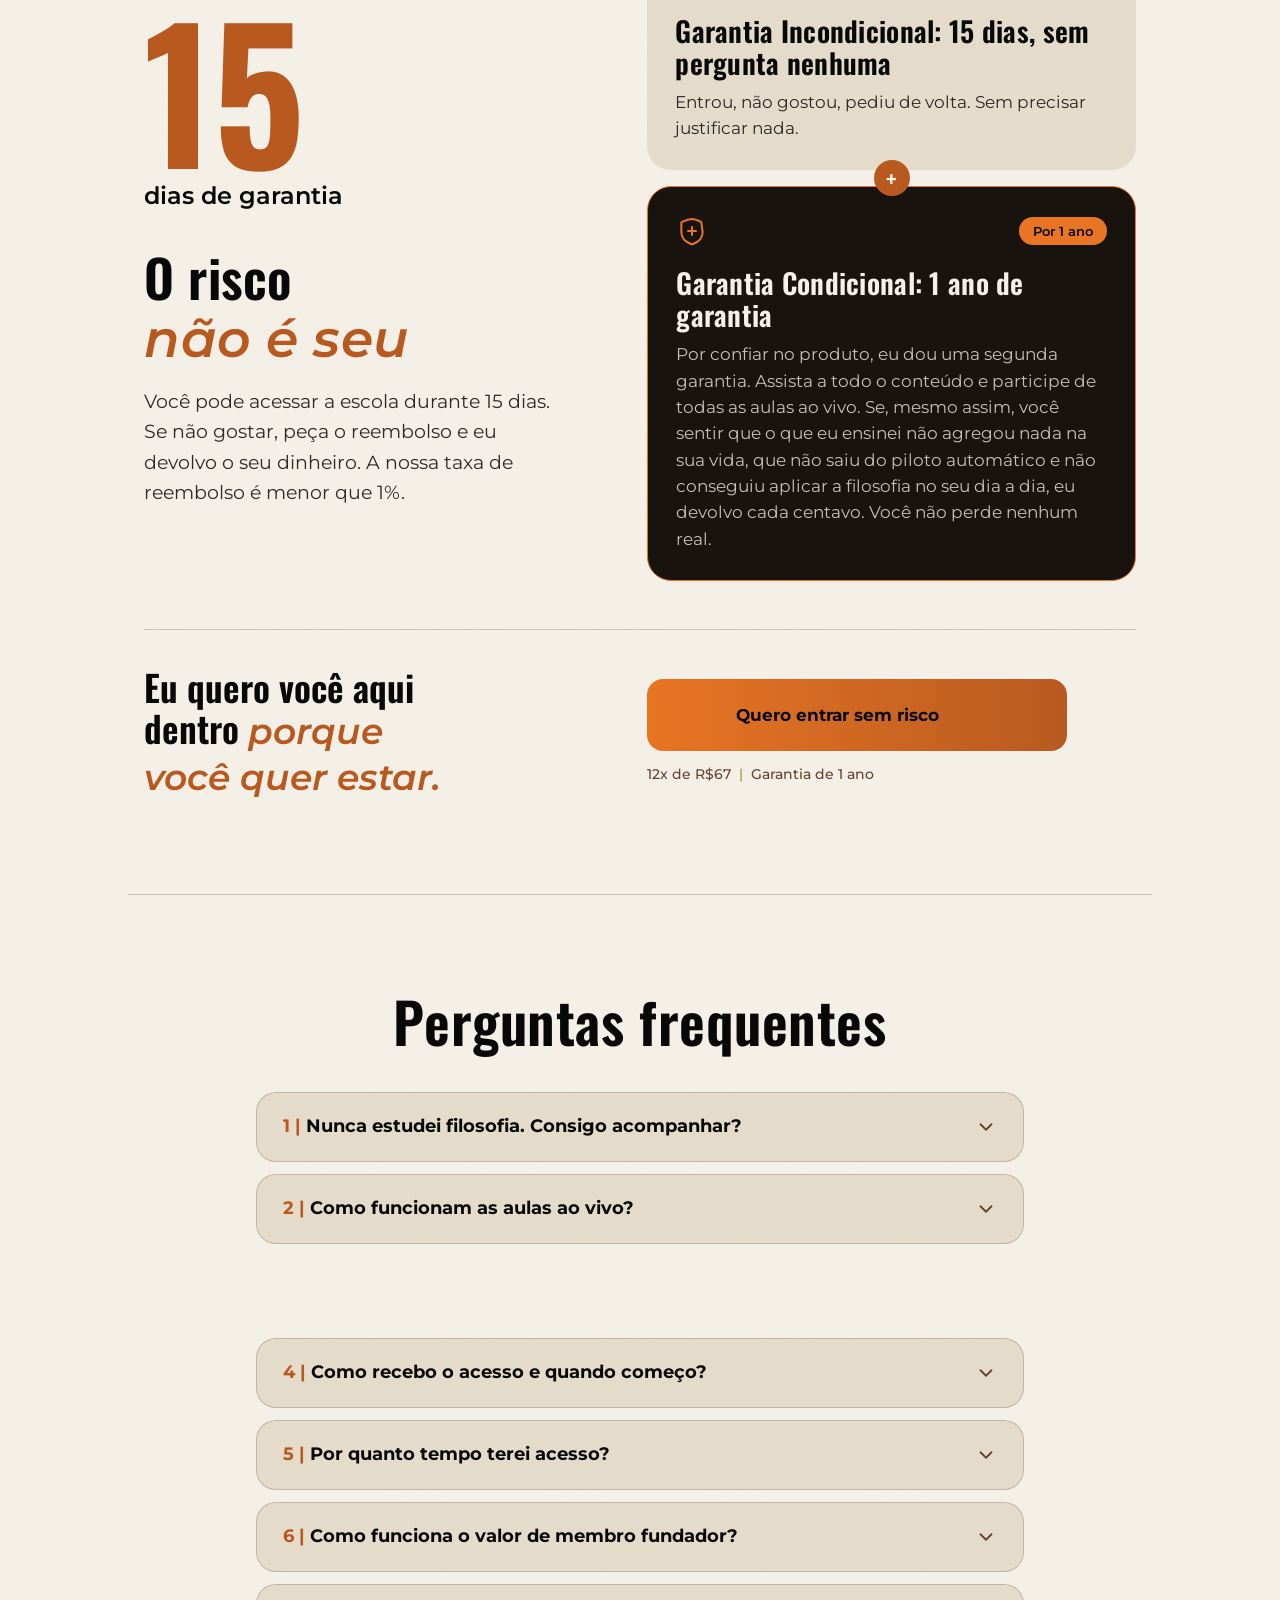
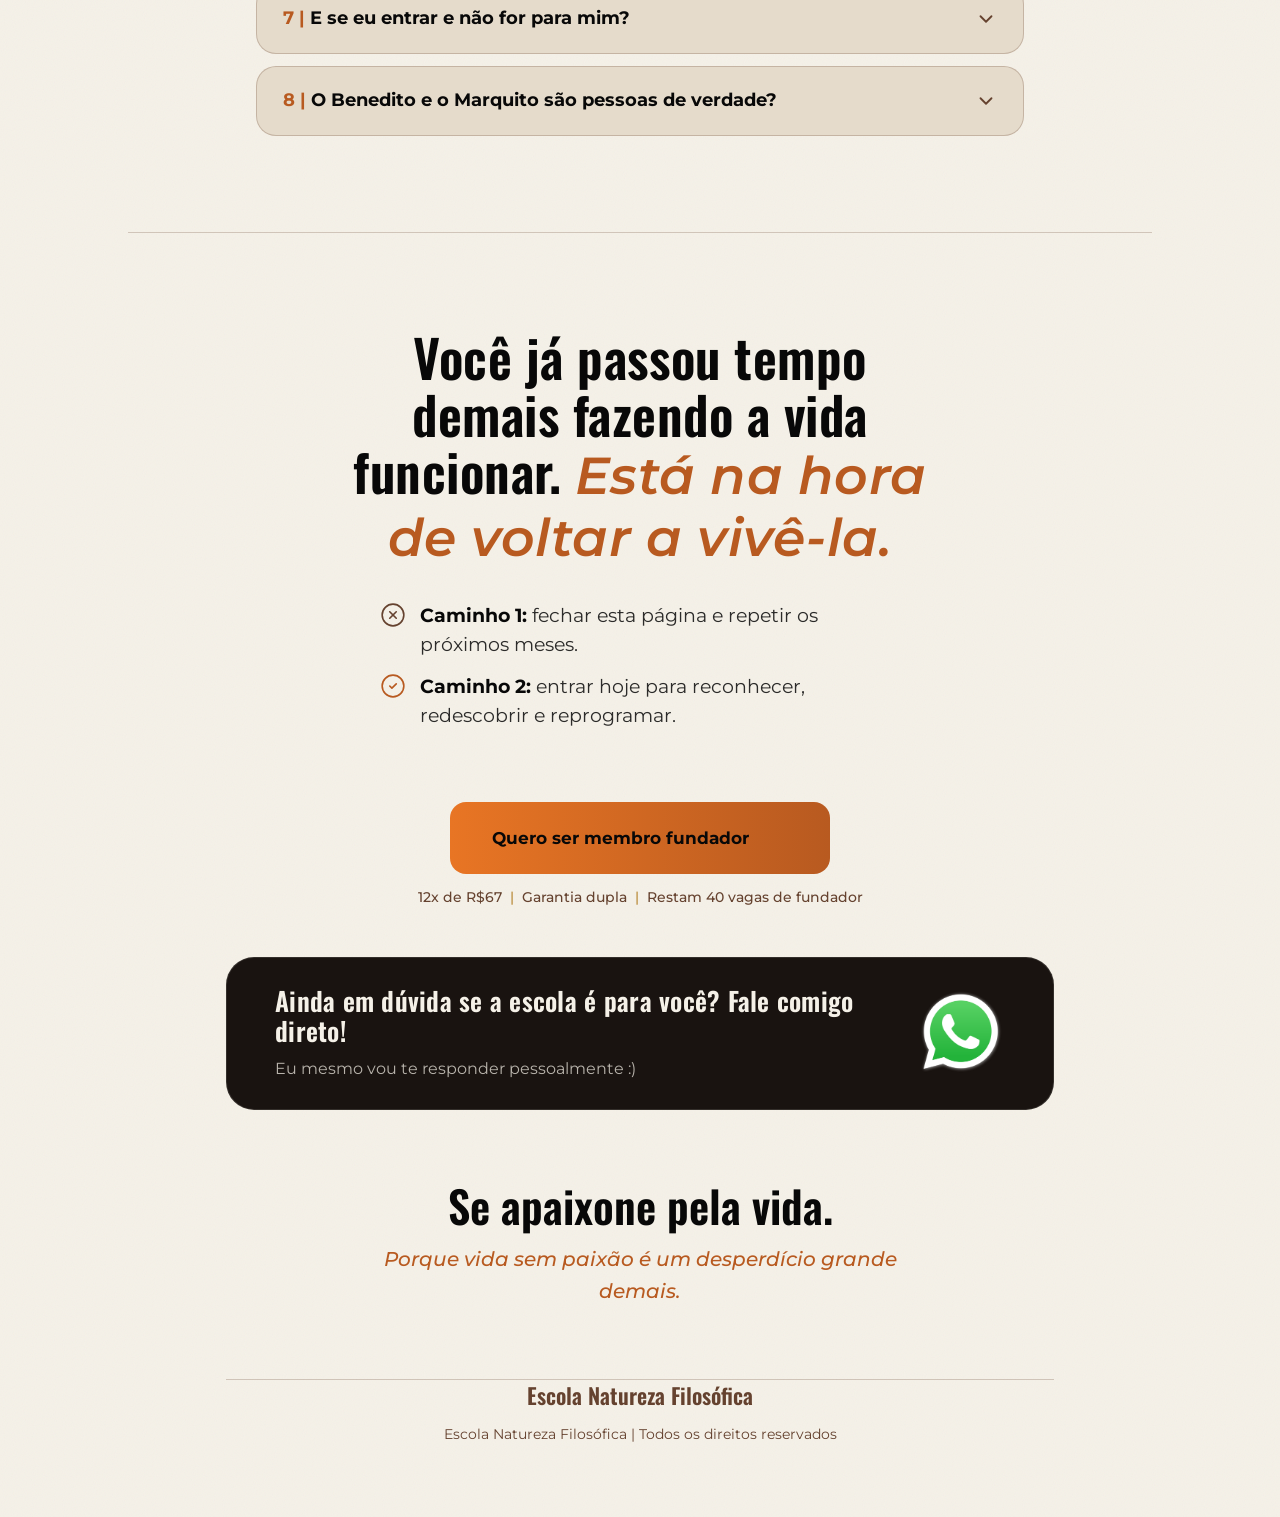
==== commit 9c563294: "Altera preco para 12x de R$ 67 e remove paginas p1, p2 e p3" ====
--- a/index.html
+++ b/index.html
@@ -69,7 +69,7 @@
           "name": "Como funciona o valor de membro fundador?",
           "acceptedAnswer": {
             "@type": "Answer",
-            "text": "Os 100 primeiros entram com o valor de lançamento: 12x de R$69,70 ou R$597 à vista. Quando a turma chegar em 100, o valor sobe."
+            "text": "Os 100 primeiros entram com o valor de lançamento: 12x de R$ 67 ou R$597 à vista. Quando a turma chegar em 100, o valor sobe."
           }
         },
         {
@@ -142,7 +142,7 @@
                     </span>
                 </a>
 
-                <p class="microtexto anima-sequencia" style="--delay: 5">12x de R$ 69,00 <span class="divisor">|</span>
+                <p class="microtexto anima-sequencia" style="--delay: 5">12x de R$ 67 <span class="divisor">|</span>
                     Início imediato <span class="divisor">
             </div>
         </div>
@@ -1036,7 +1036,7 @@
                         <div class="oferta-preco anim-oferta" style="--anim-delay: 10;">
                             <div class="oferta-preco-linha">
                                 <span class="oferta-parcelas"><span class="var-parcelas">12</span>x de</span>
-                                <span class="oferta-valor-parcela">R$<span class="var-valor-parcela">69,70</span></span>
+                                <span class="oferta-valor-parcela">R$<span class="var-valor-parcela">67</span></span>
                             </div>
                         </div>
 
@@ -1158,7 +1158,7 @@
                         Quero entrar sem risco
                     </a>
                     <p class="garantia-microtexto">
-                        <span class="var-parcelas">12</span>x de R$<span class="var-valor-parcela">69,70</span> <span
+                        <span class="var-parcelas">12</span>x de R$<span class="var-valor-parcela">67</span> <span
                             class="garantia-sep">|</span> Garantia de 1 ano
                     </p>
                 </div>
@@ -1255,7 +1255,7 @@
                     </button>
                     <div class="faq-panel-wrapper">
                         <div class="faq-panel" id="faq-painel-6" role="region" aria-labelledby="faq-btn-6">
-                            <p>Os <span class="fundadores-total">100</span> primeiros entram com o valor de lançamento: <span class="var-parcelas">12</span>x de R$<span class="var-valor-parcela">69,70</span> ou R$<span class="var-preco-avista">697</span> à vista. Quando a turma chegar em <span class="fundadores-total">100</span>, o valor sobe.</p>
+                            <p>Os <span class="fundadores-total">100</span> primeiros entram com o valor de lançamento: <span class="var-parcelas">12</span>x de R$<span class="var-valor-parcela">67</span> ou R$<span class="var-preco-avista">697</span> à vista. Quando a turma chegar em <span class="fundadores-total">100</span>, o valor sobe.</p>
                         </div>
                     </div>
                 </li>
@@ -1323,7 +1323,7 @@
                 </a>
             </div>
             <p class="final-microtexto anim-final" style="--anim-delay: 7.42;">
-                <span class="var-parcelas">12</span>x de R$<span class="var-valor-parcela">69,70</span> <span class="final-sep">|</span> Garantia dupla <span class="final-sep">|</span> Restam <span class="var-vagas-restantes">40</span> vagas de fundador
+                <span class="var-parcelas">12</span>x de R$<span class="var-valor-parcela">67</span> <span class="final-sep">|</span> Garantia dupla <span class="final-sep">|</span> Restam <span class="var-vagas-restantes">40</span> vagas de fundador
             </p>
 
             <!-- Card do WhatsApp -->
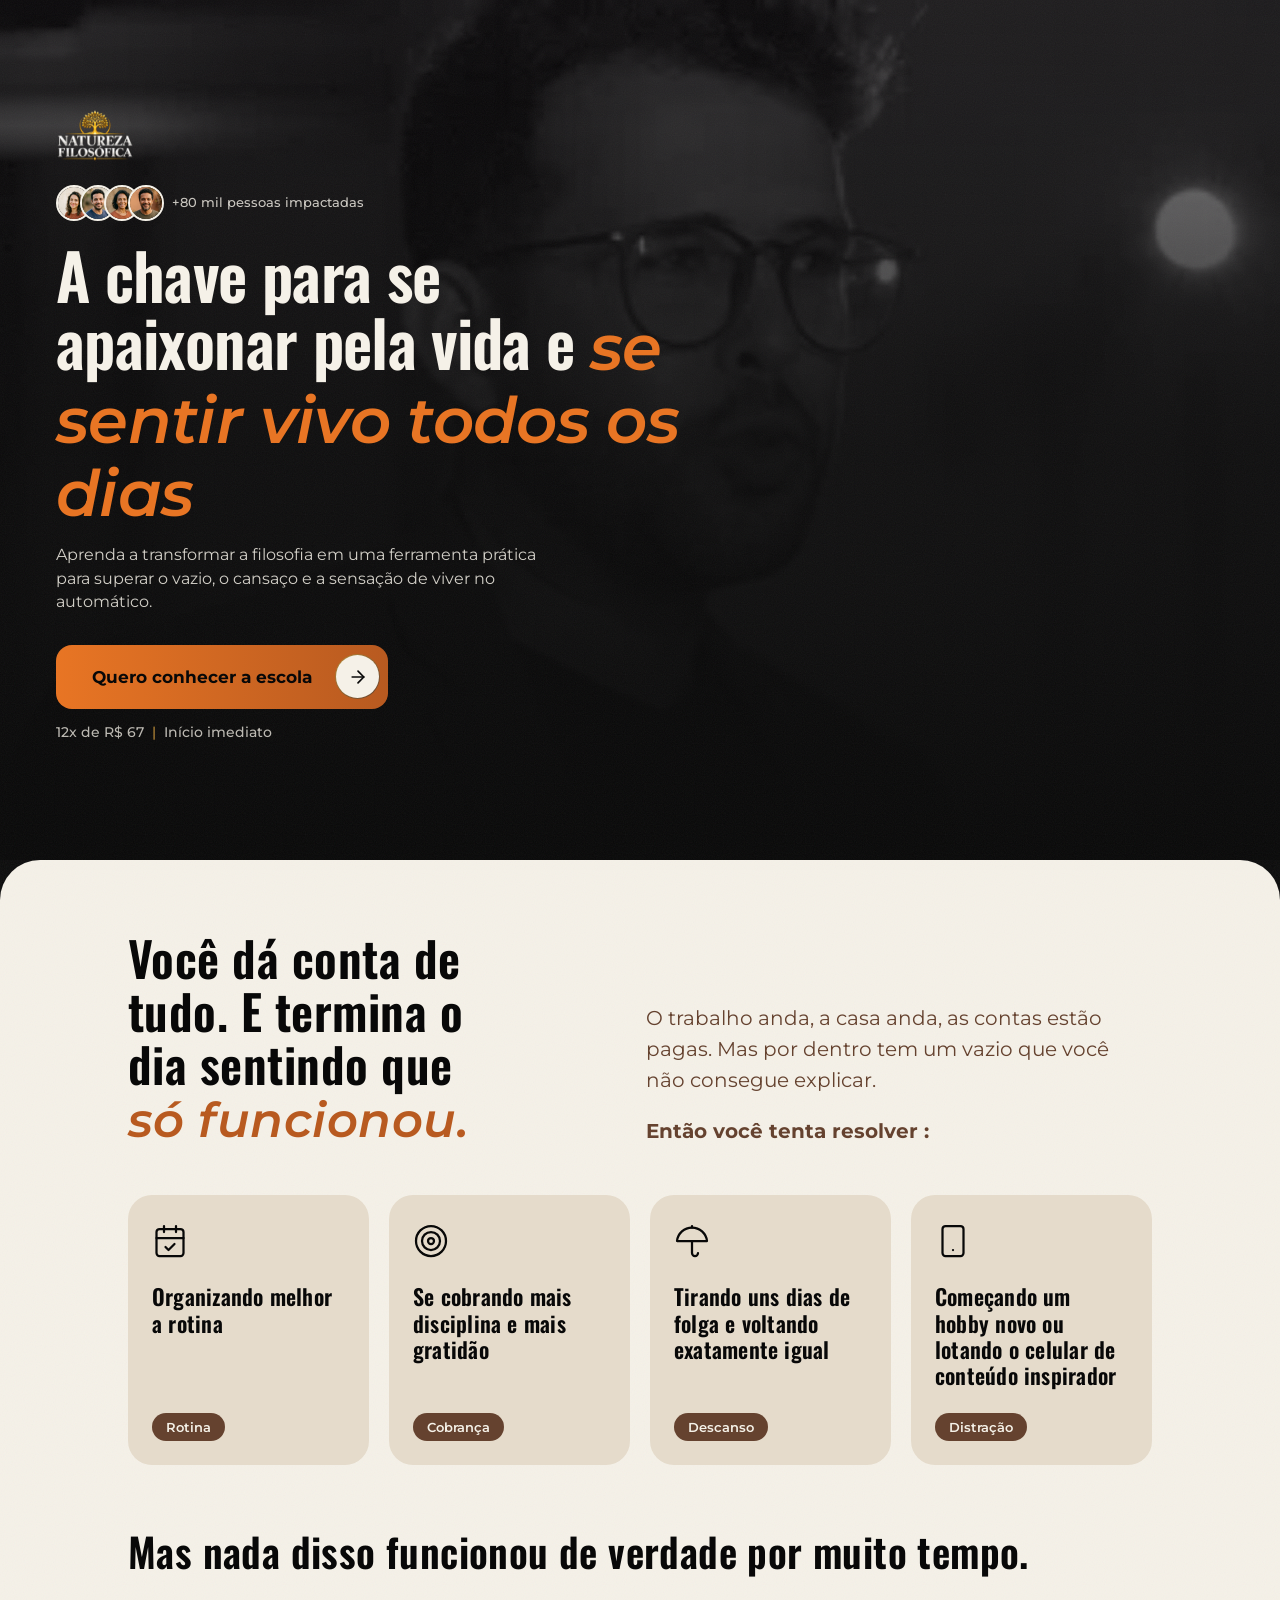
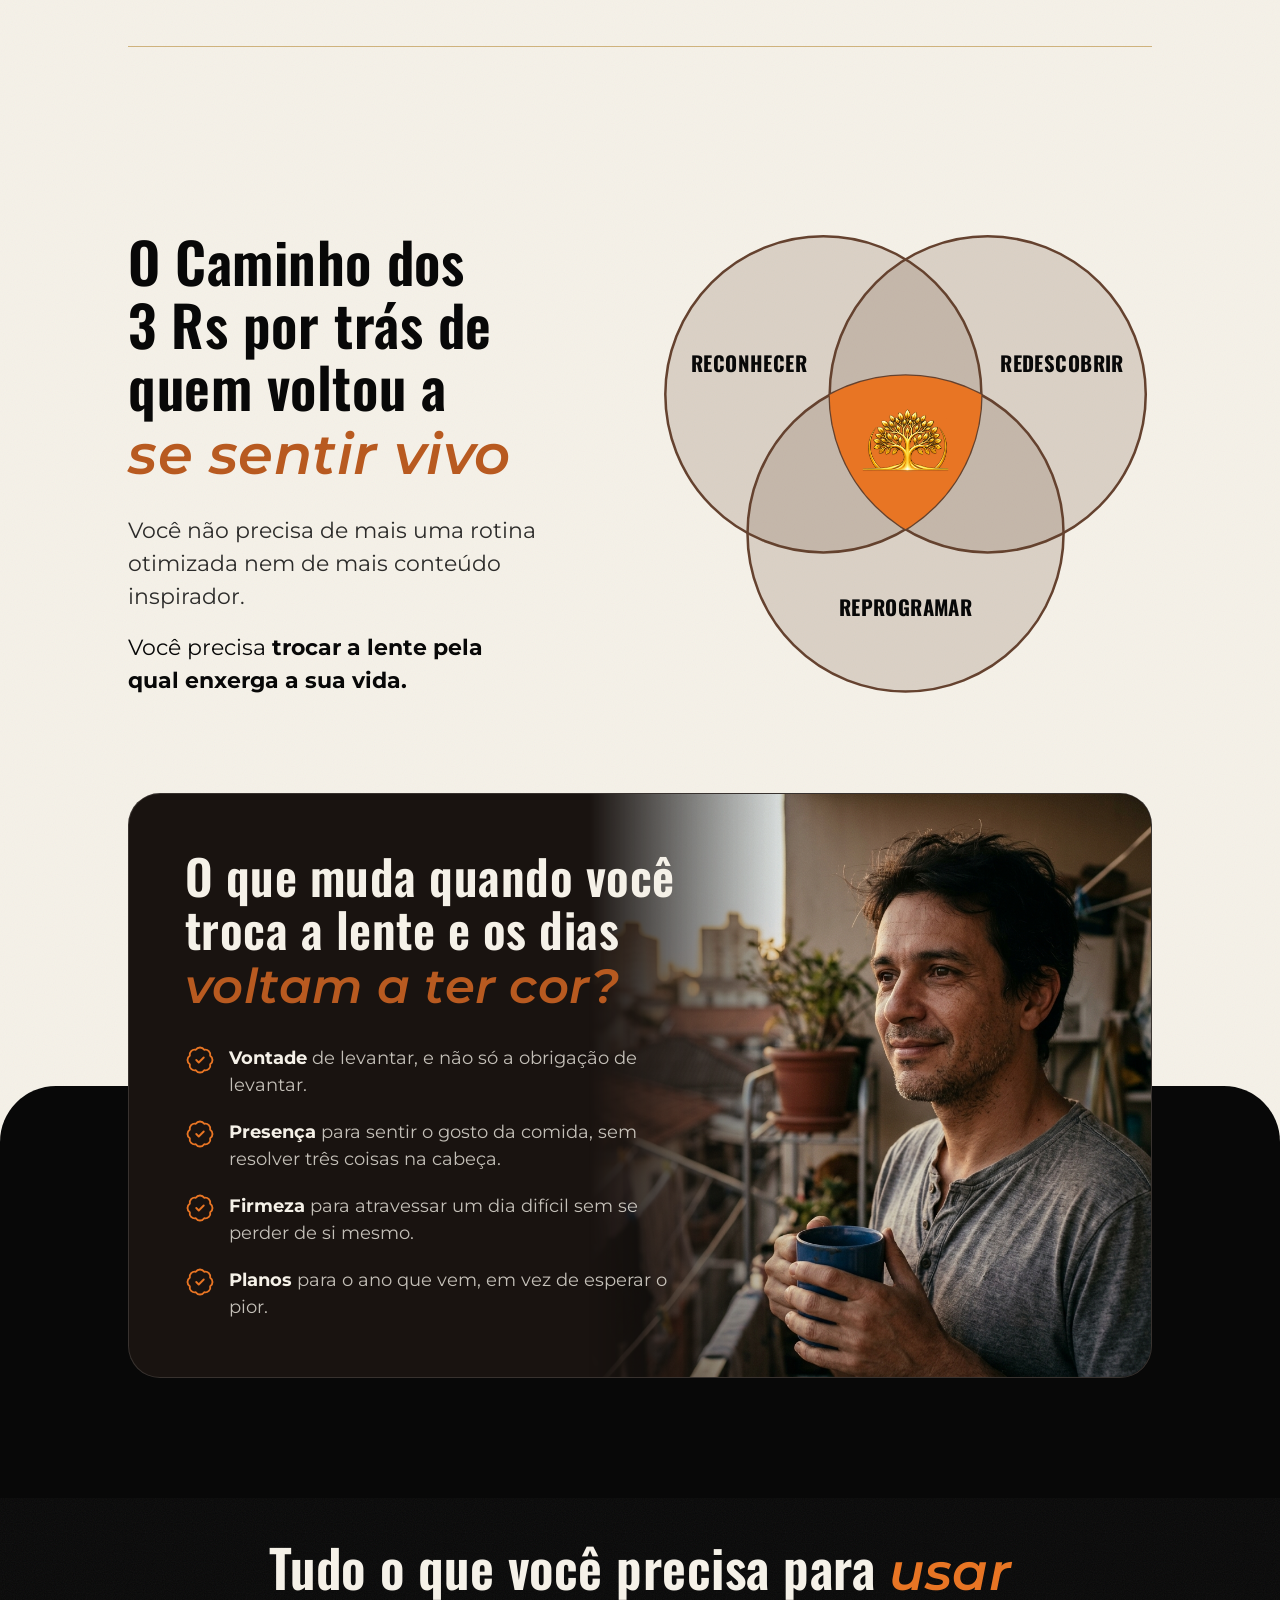
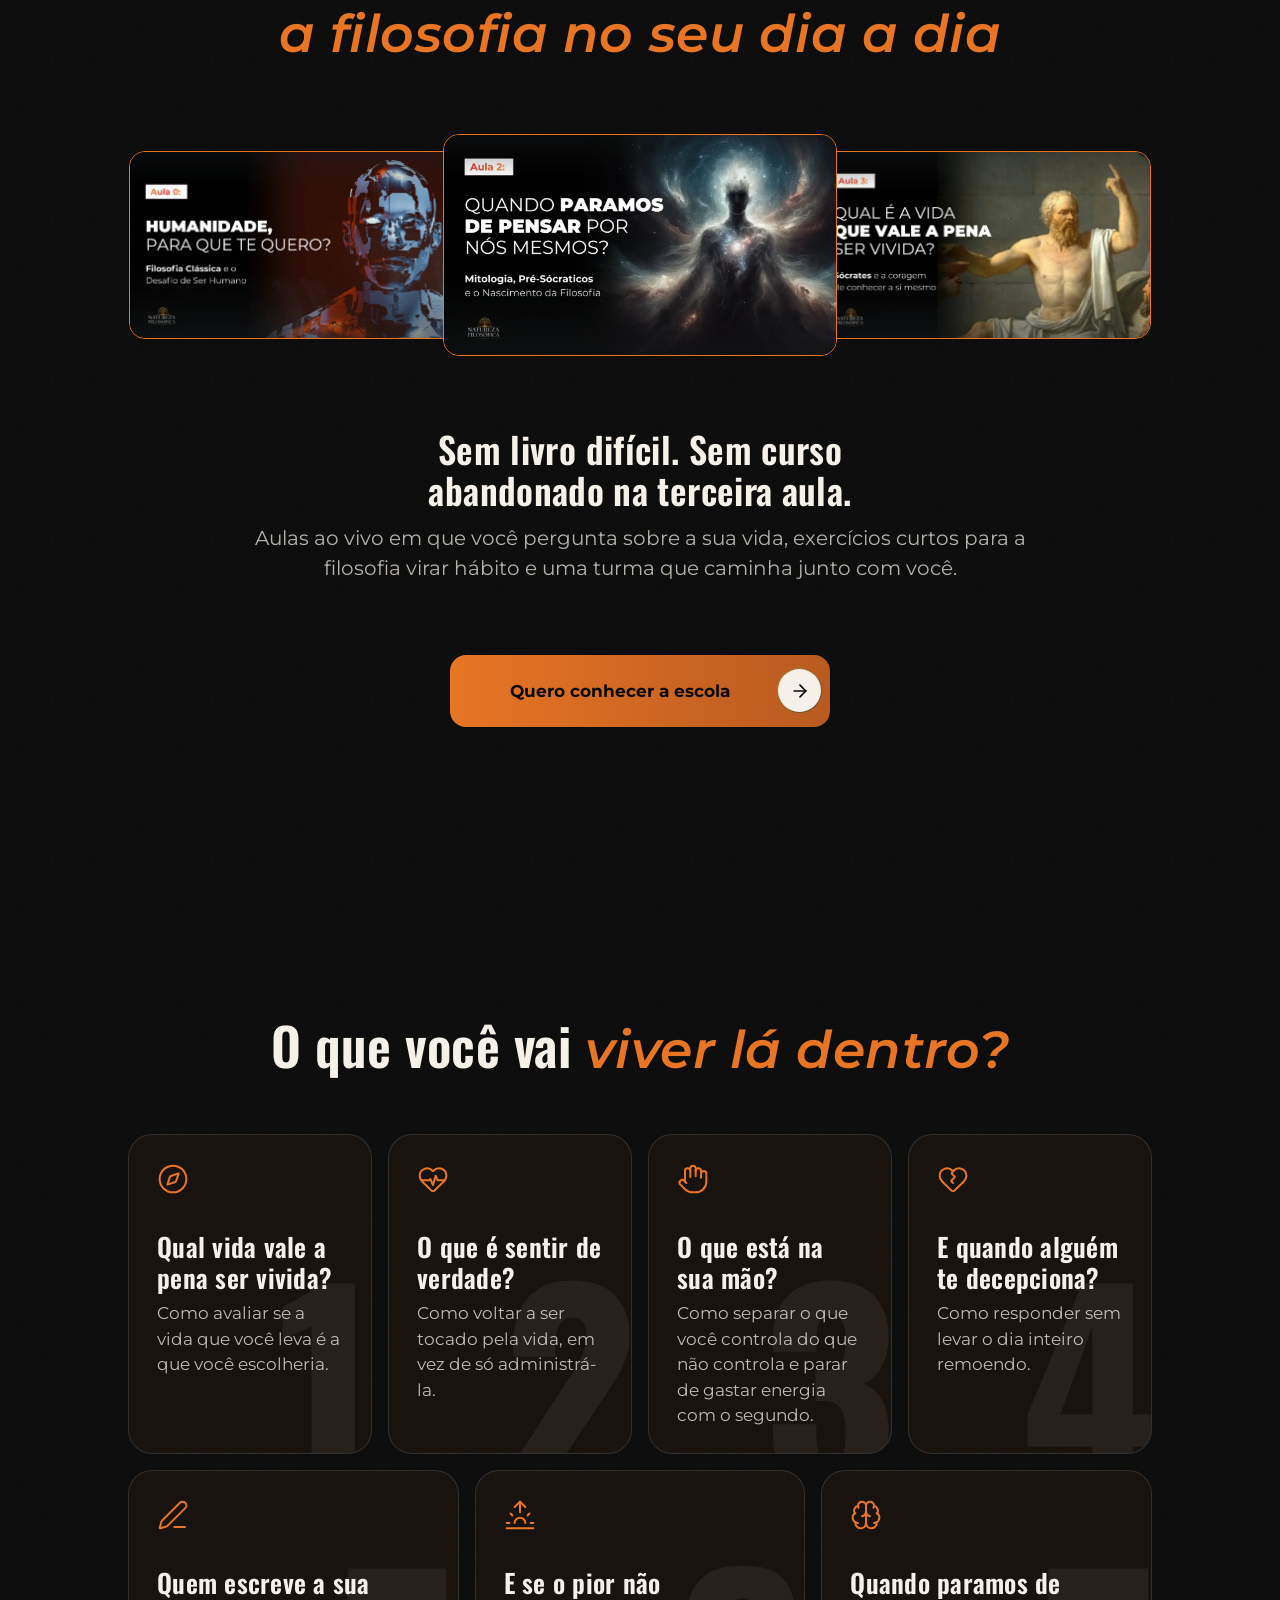
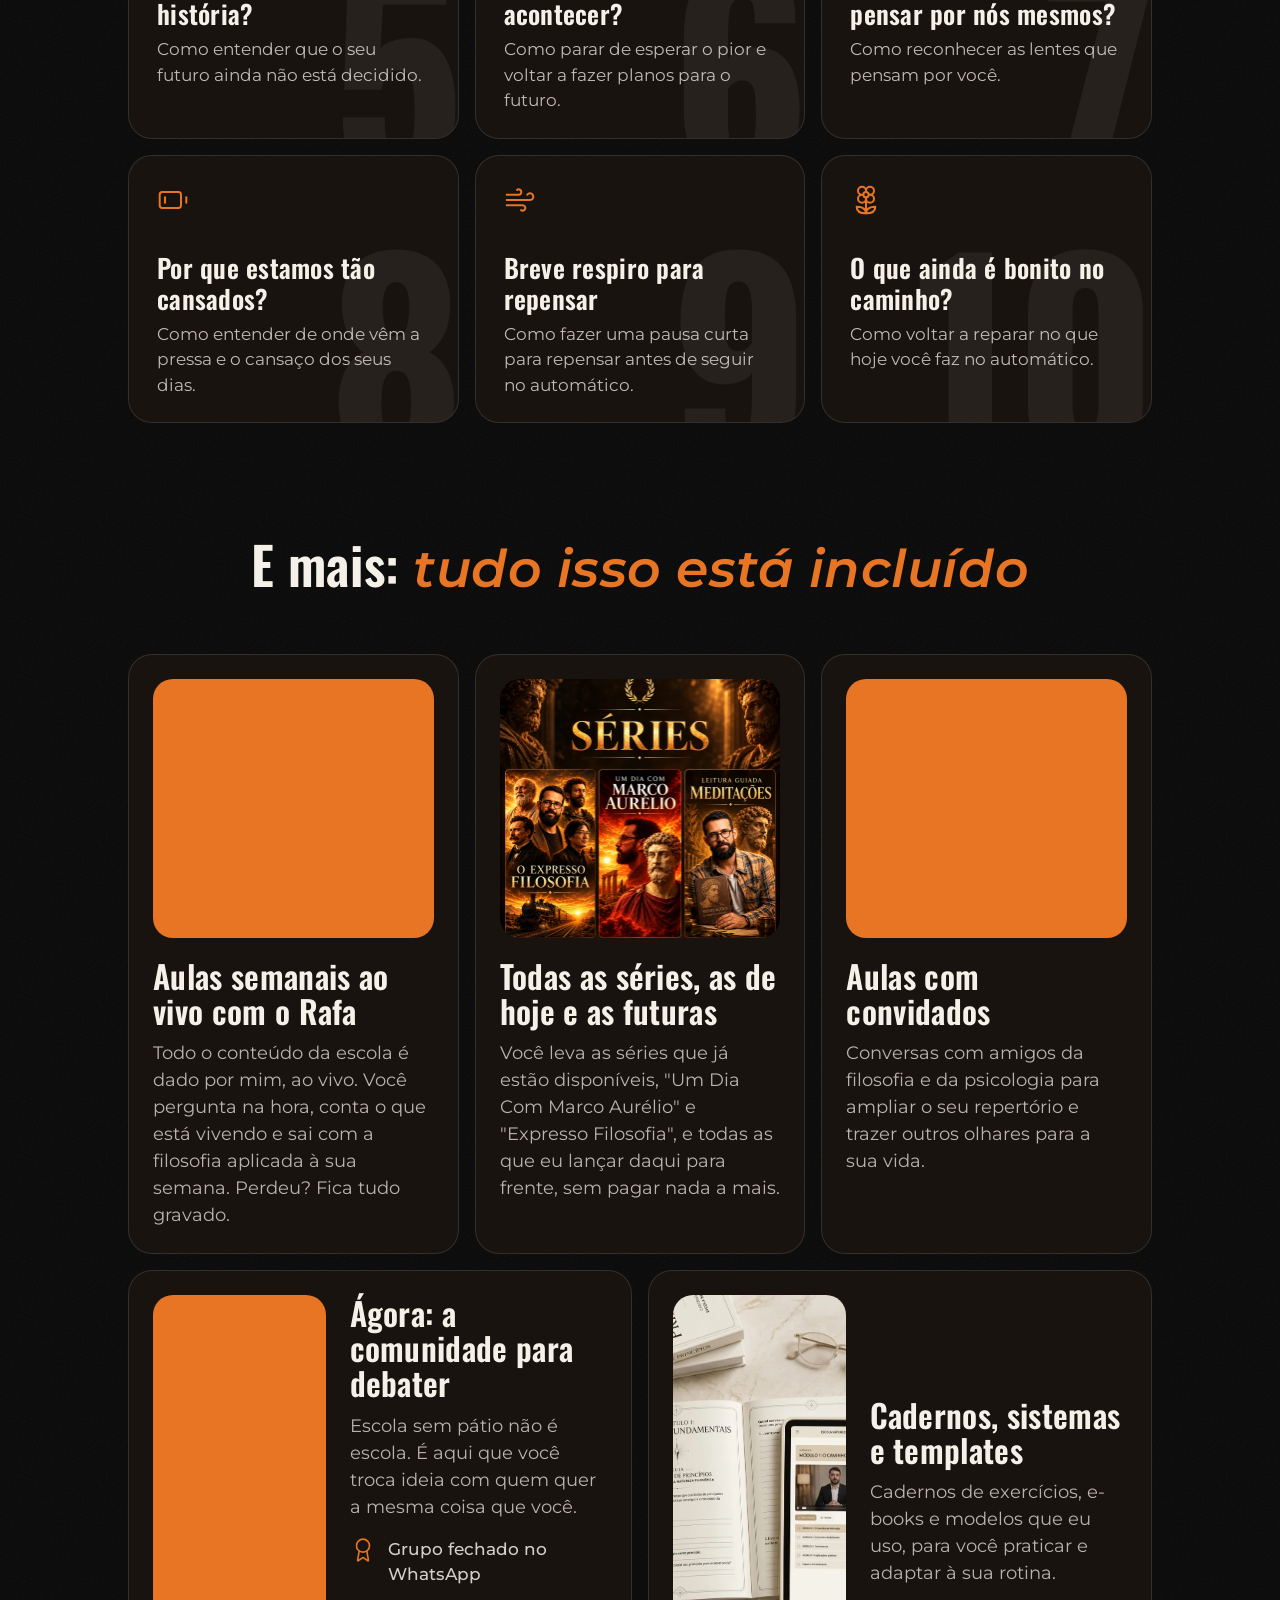
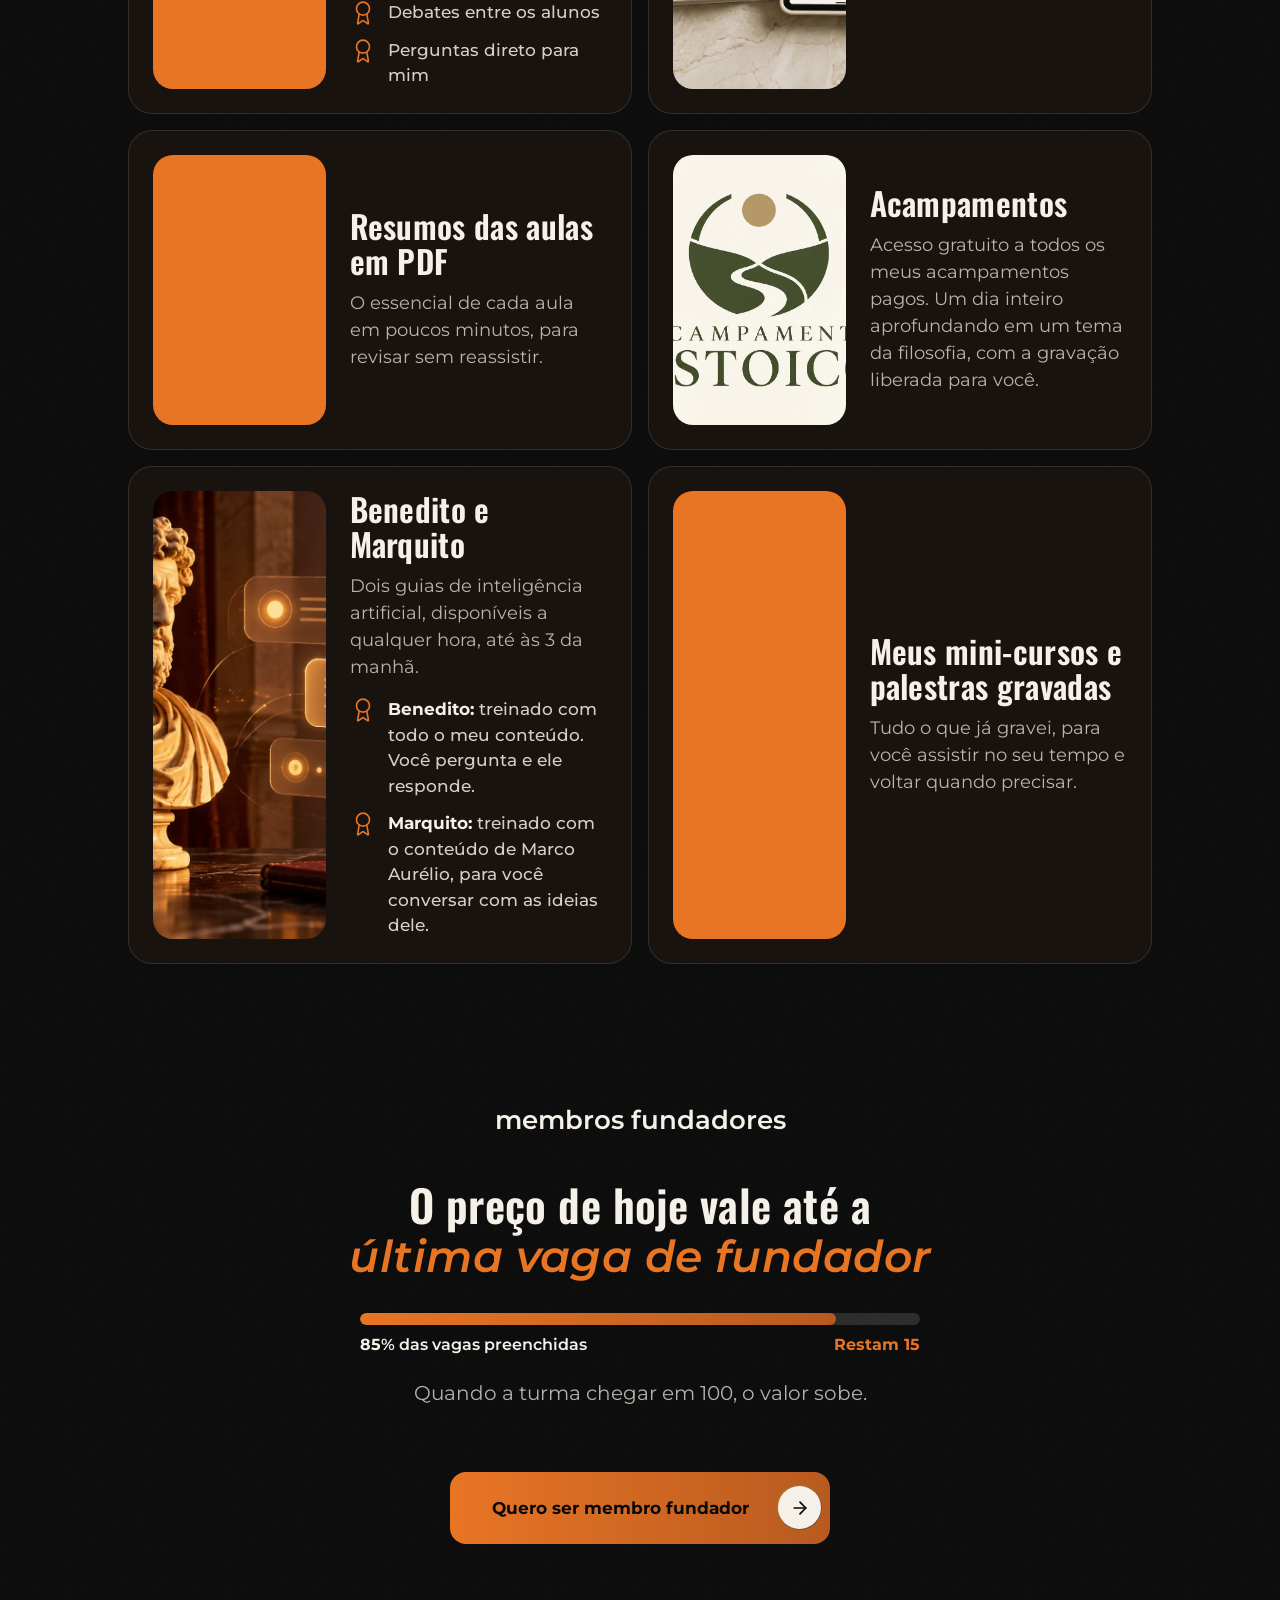
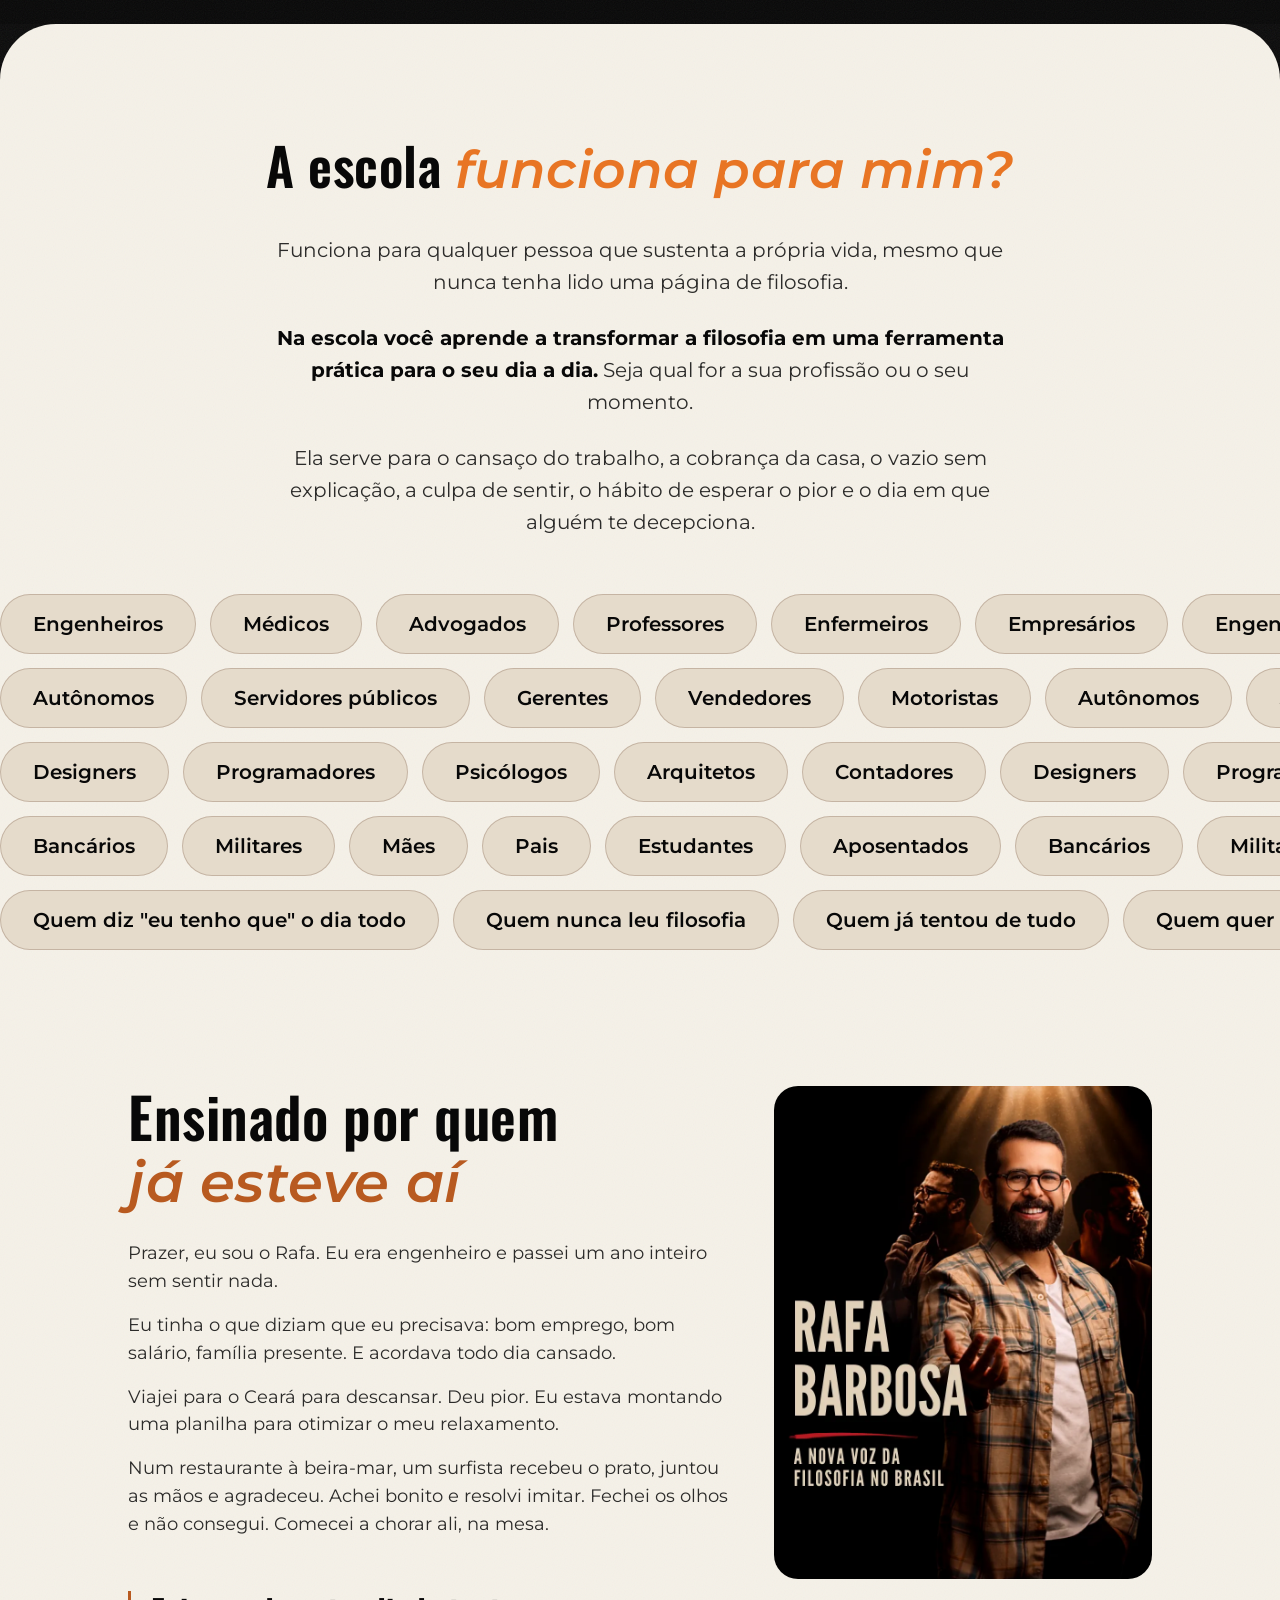
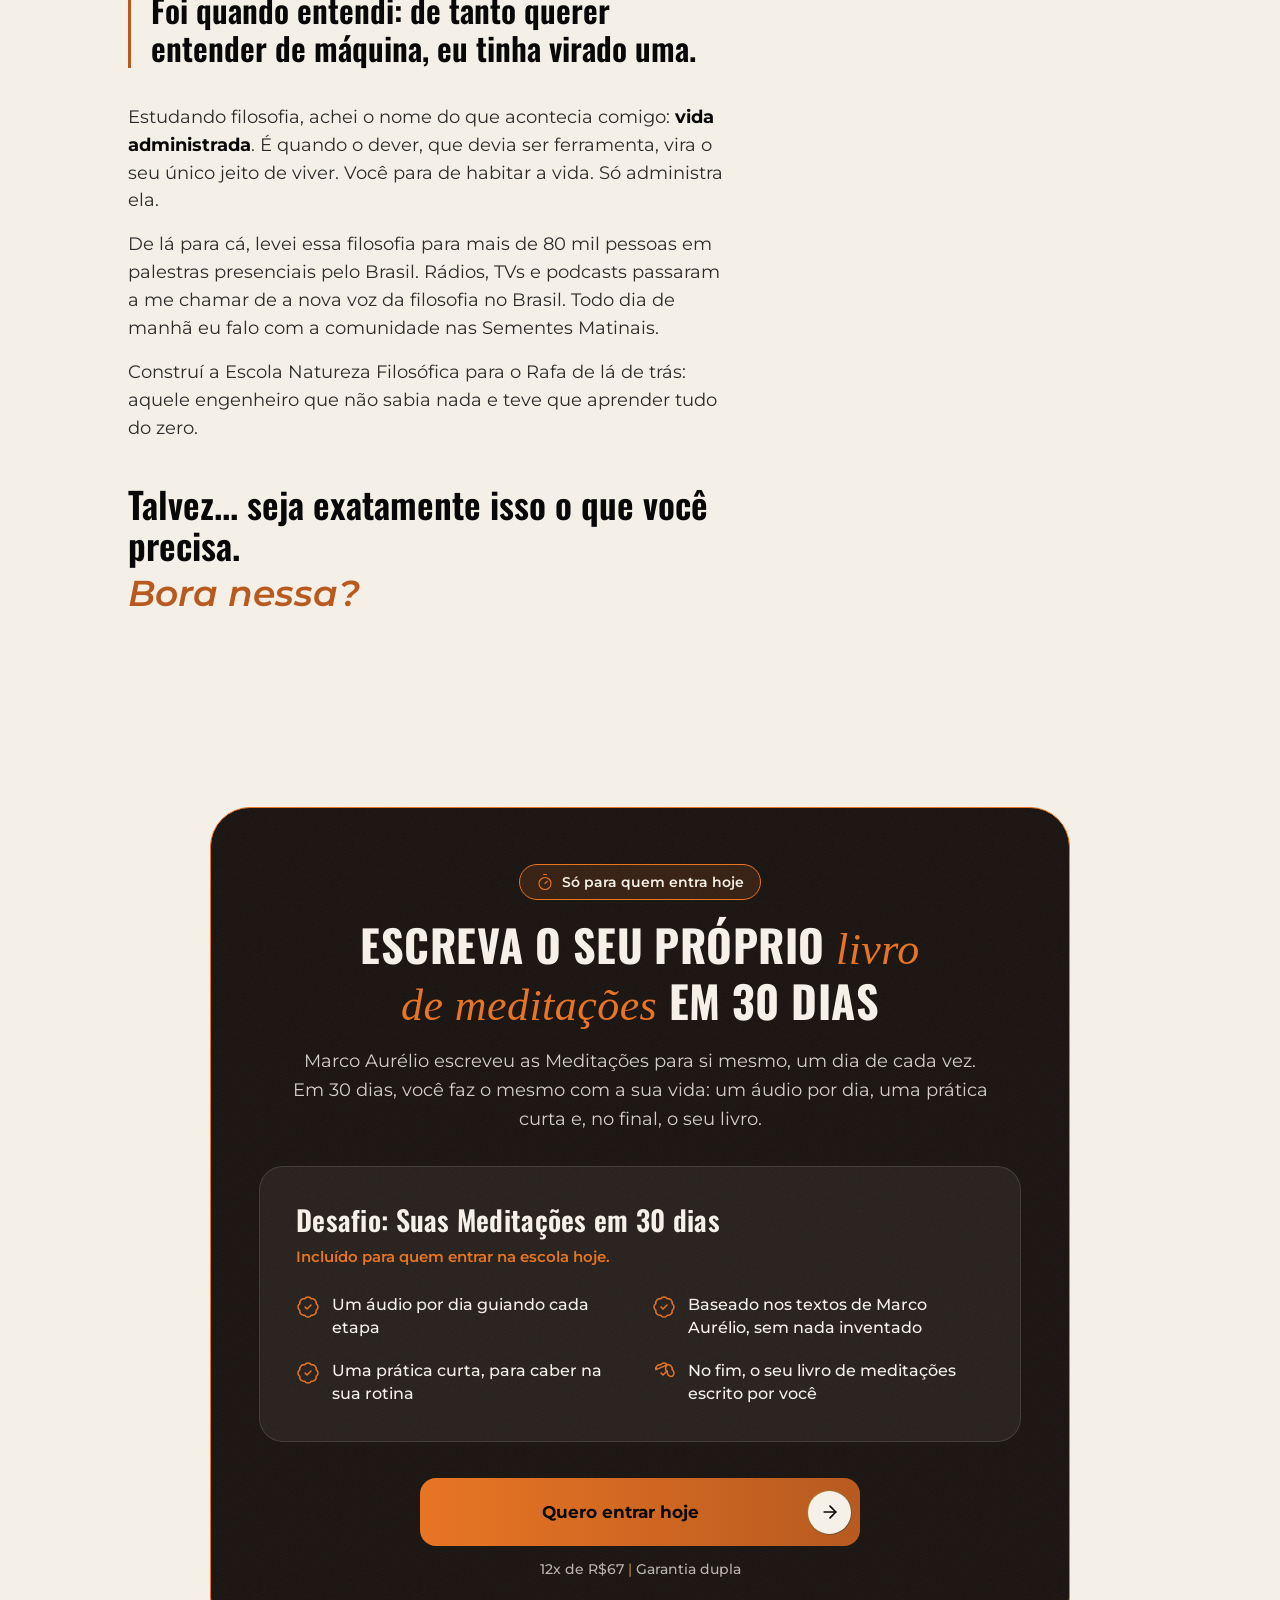
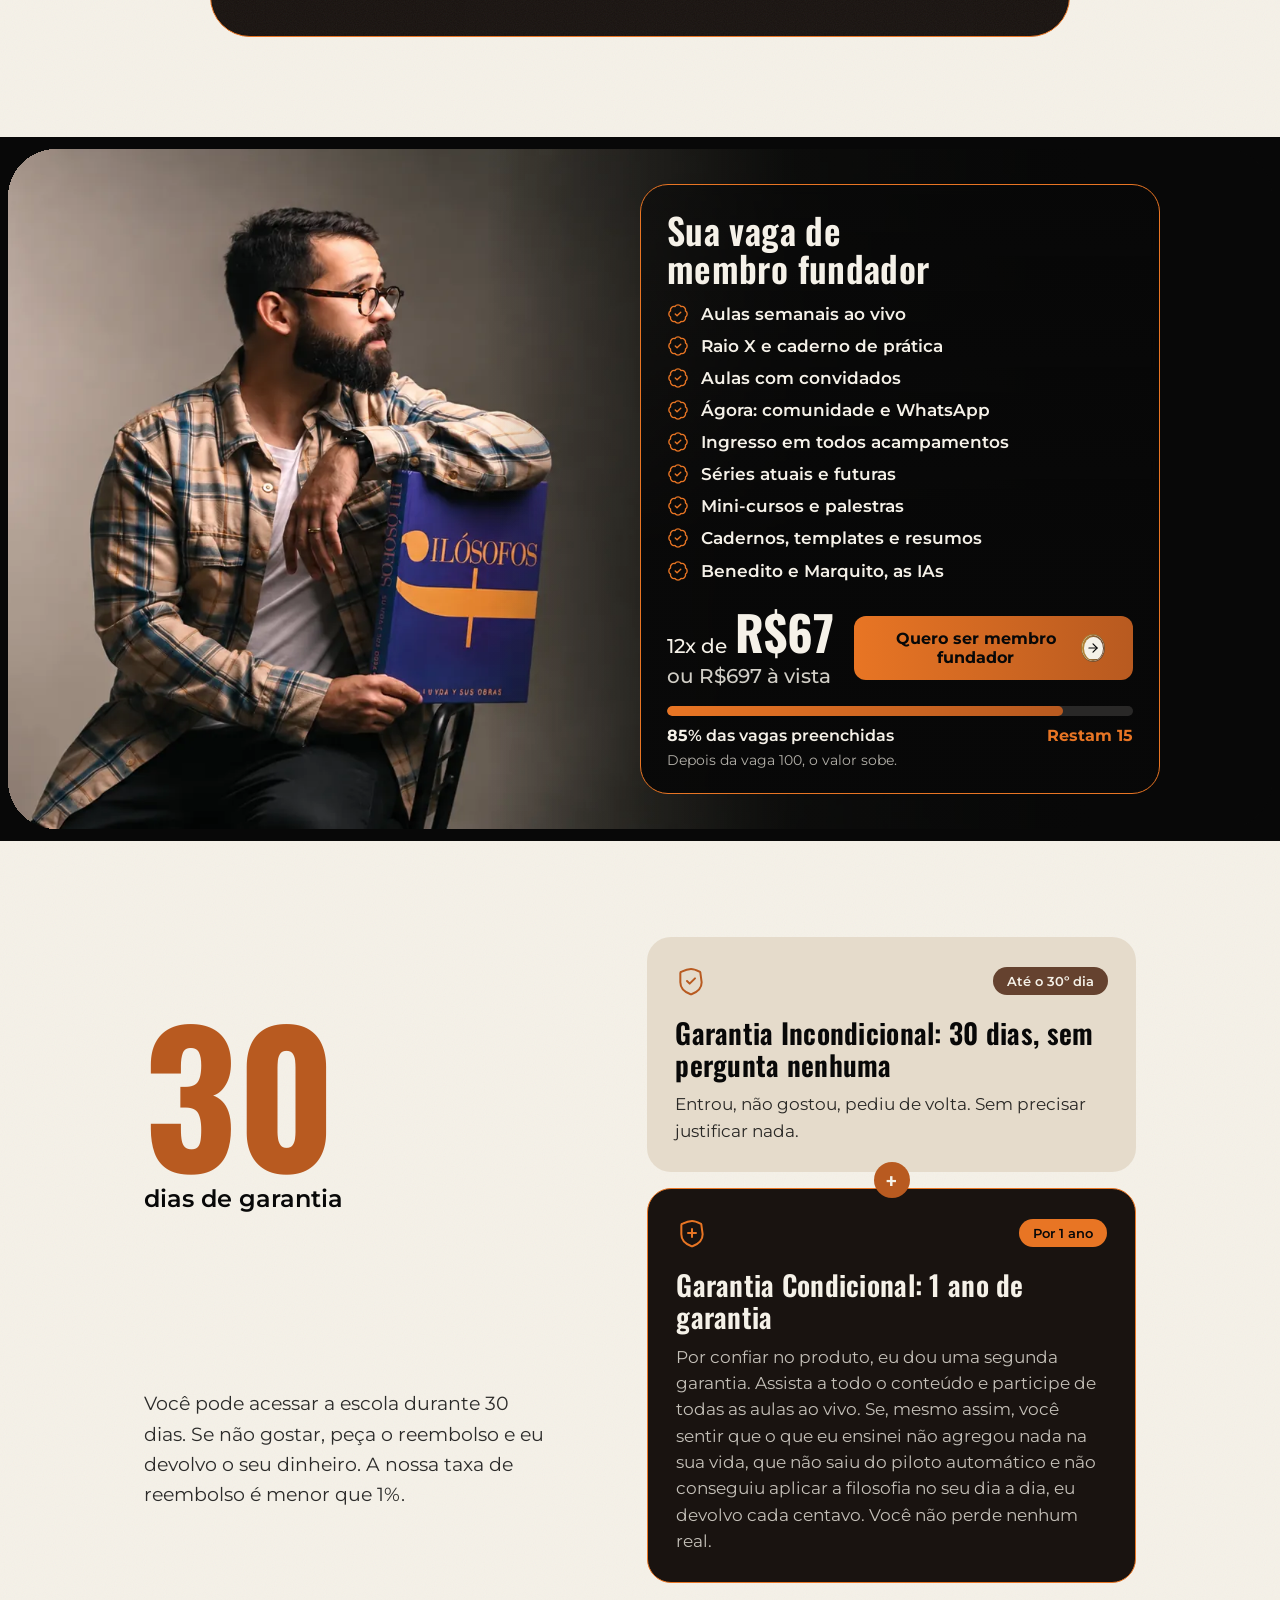
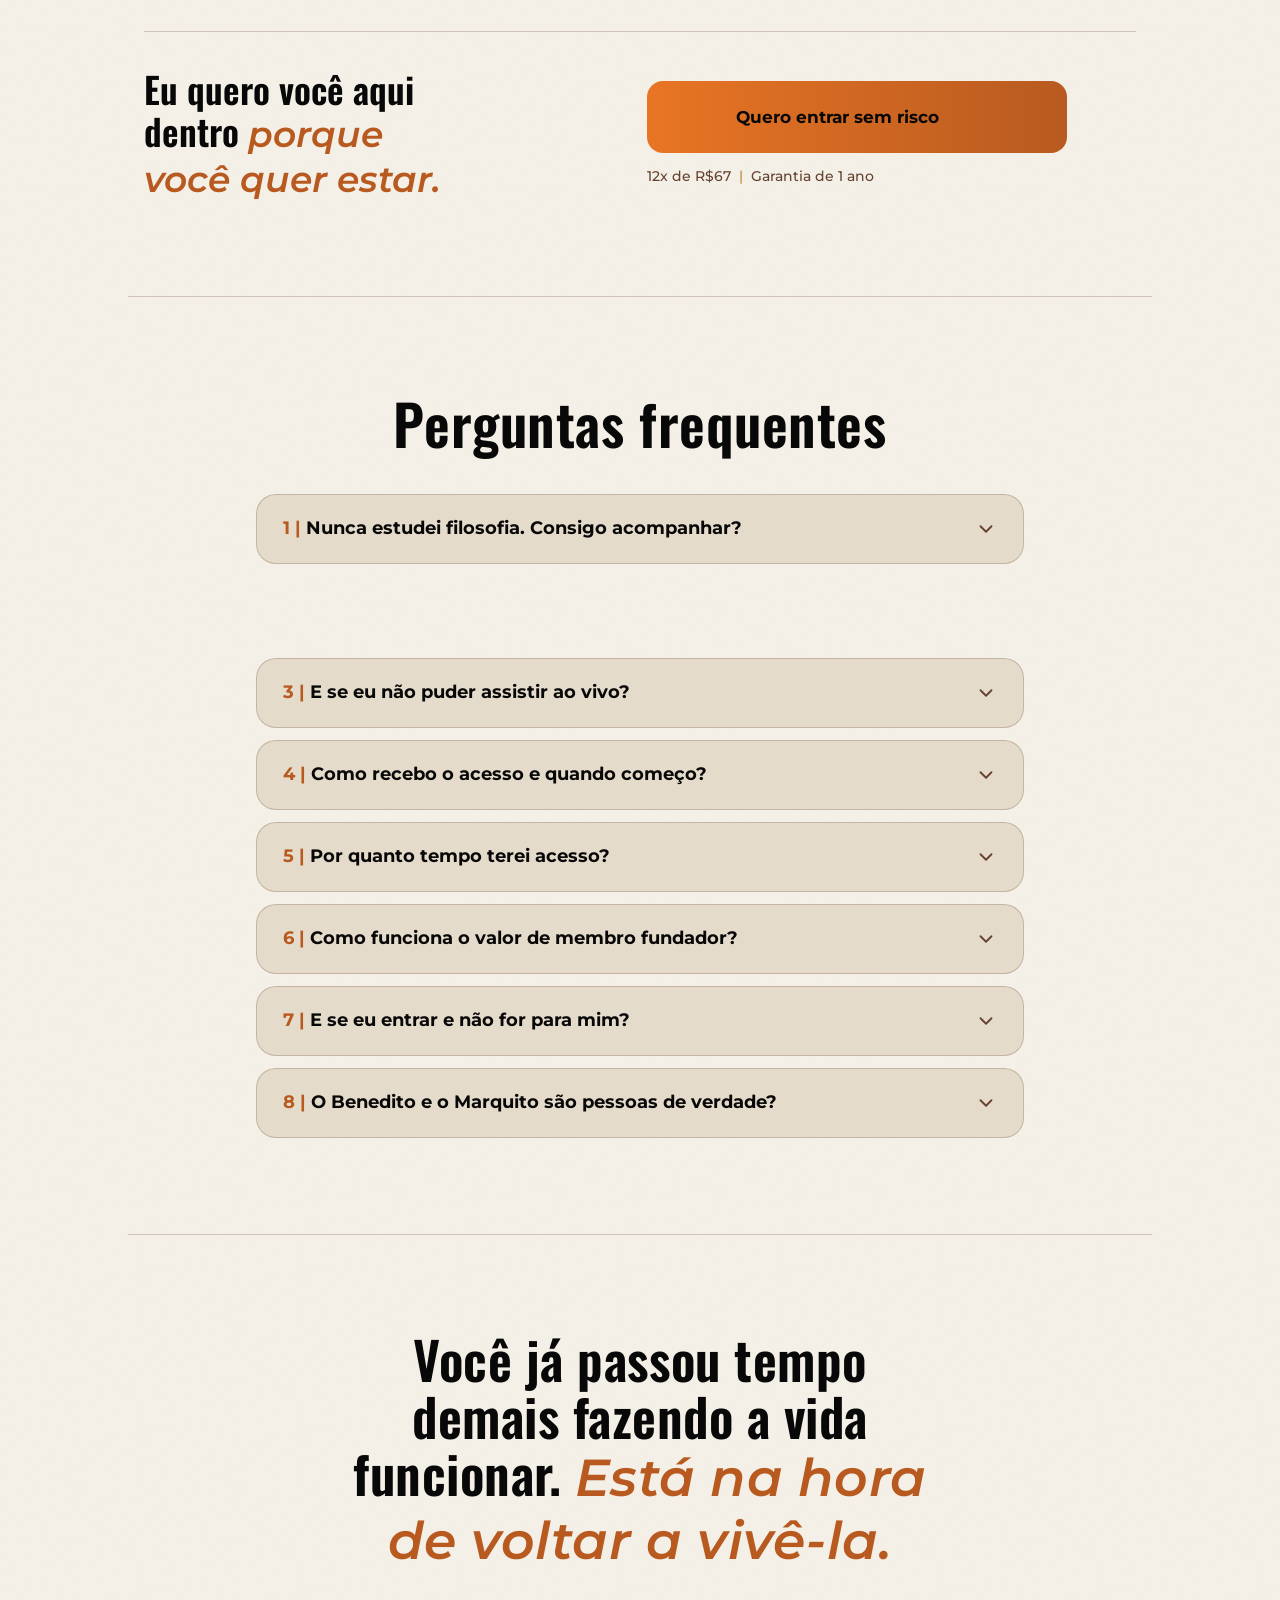
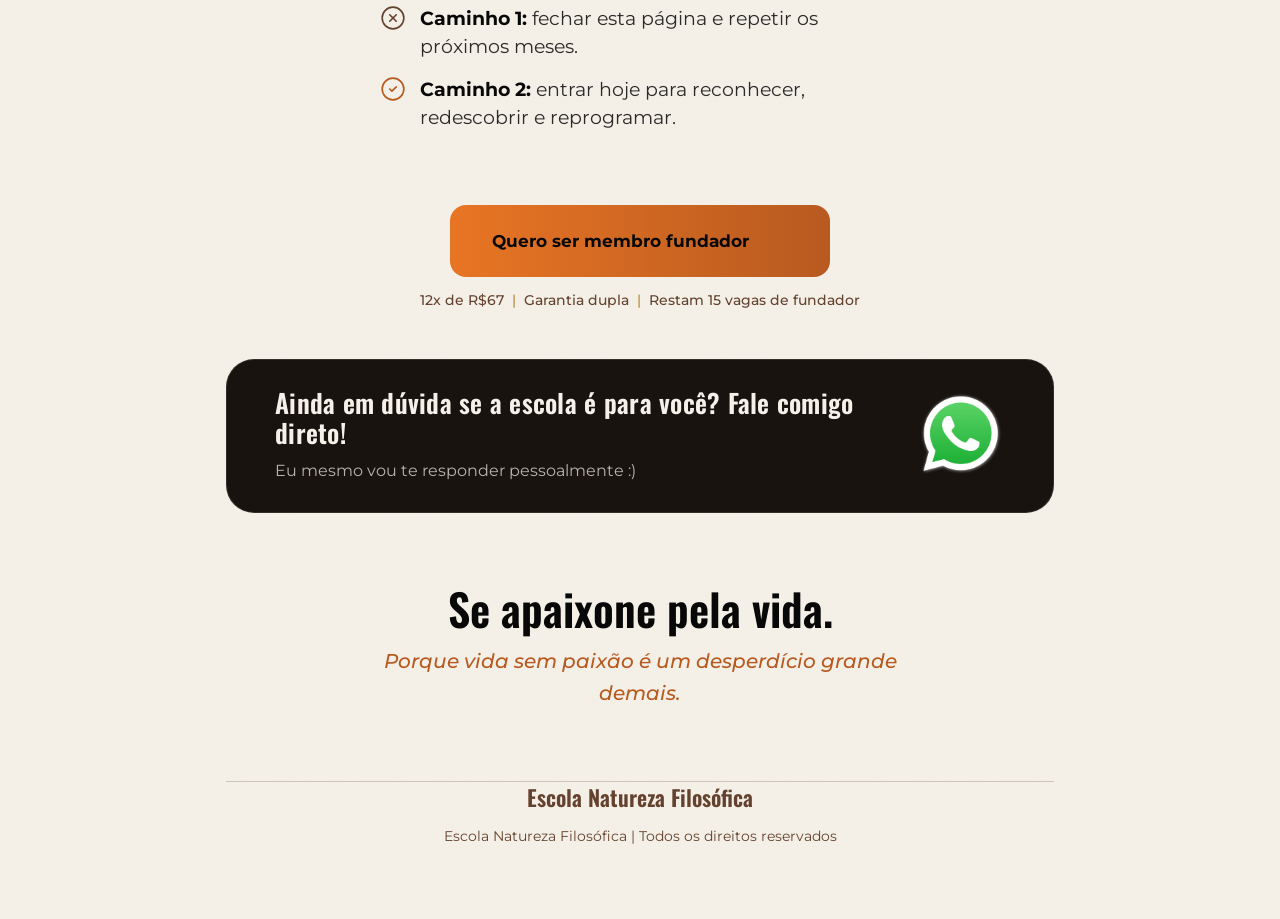
==== commit aa278b64: "Atualiza desafio (sem timer e sem brindes), vagas (85 vendidas / 15 restantes), garantia para 30 dia" ====
--- a/index.html
+++ b/index.html
@@ -17,6 +17,7 @@
 
     <!-- CSS Principal -->
     <link rel="stylesheet" href="./oficial/style.css">
+    <link rel="stylesheet" href="./oficial/desafio.css">
 
     <!-- SEO FAQ -->
     <script type="application/ld+json">
@@ -69,7 +70,7 @@
           "name": "Como funciona o valor de membro fundador?",
           "acceptedAnswer": {
             "@type": "Answer",
-            "text": "Os 100 primeiros entram com o valor de lançamento: 12x de R$ 67 ou R$597 à vista. Quando a turma chegar em 100, o valor sobe."
+            "text": "Os 100 primeiros entram com o valor de lançamento: 12x de R$ 67 ou R$697 à vista. Quando a turma chegar em 100, o valor sobe."
           }
         },
         {
@@ -77,7 +78,7 @@
           "name": "E se eu entrar e não for para mim?",
           "acceptedAnswer": {
             "@type": "Answer",
-            "text": "Você tem duas garantias. A primeira é de 15 dias: entre, participe dos encontros e, se não gostar, peça o reembolso, sem precisar justificar nada. A segunda é de 1 ano: se você assistir a todo o conteúdo e participar de todas as aulas ao vivo e, mesmo assim, sentir que não agregou nada na sua vida, eu devolvo cada centavo."
+            "text": "Você tem duas garantias. A primeira é de 30 dias: entre, participe dos encontros e, se não gostar, peça o reembolso, sem precisar justificar nada. A segunda é de 1 ano: se você assistir a todo o conteúdo e participar de todas as aulas ao vivo e, mesmo assim, sentir que não agregou nada na sua vida, eu devolvo cada centavo."
           }
         },
         {
@@ -916,6 +917,114 @@
                 </picture>
             </div>
 
+        </div>
+    </section>
+
+    <!-- ==============================================
+         10B. DESAFIO DE LANÇAMENTO (SEÇÃO 10B)
+         ============================================== -->
+    <section class="desafio-sec" id="desafio">
+        <div class="ruido" style="opacity: 0.05; z-index: 0;"></div>
+        <div class="desafio-container">
+            <div class="desafio-card-principal anim-desafio" style="--anim-delay: 0ms;">
+                <div class="ruido" style="opacity: 0.06;"></div>
+                <div class="desafio-card-conteudo">
+                    <!-- 1. Pílula -->
+                    <div class="desafio-pilula anim-desafio-item" style="--anim-delay: 0ms;">
+                        <svg xmlns="http://www.w3.org/2000/svg" width="18" height="18" viewBox="0 0 24 24"
+                            fill="none" stroke="#E87524" stroke-width="1.5" stroke-linecap="round"
+                            stroke-linejoin="round" aria-hidden="true">
+                            <line x1="10" x2="14" y1="2" y2="2"></line>
+                            <line x1="12" x2="15" y1="14" y2="11"></line>
+                            <circle cx="12" cy="14" r="8"></circle>
+                        </svg>
+                        <span>Só para quem entra hoje</span>
+                    </div>
+
+                    <!-- 2. Título (h2) -->
+                    <h2 class="desafio-titulo anim-desafio-item" style="--anim-delay: 150ms;">
+                        Escreva o seu próprio <em>livro de meditações</em> em 30 dias
+                    </h2>
+
+                    <!-- 3. Texto -->
+                    <p class="desafio-desc anim-desafio-item" style="--anim-delay: 300ms;">
+                        Marco Aurélio escreveu as Meditações para si mesmo, um dia de cada vez. Em 30 dias, você
+                        faz o mesmo com a sua vida: um áudio por dia, uma prática curta e, no final, o seu
+                        livro.
+                    </p>
+
+                    <!-- 4. Card do Desafio -->
+                    <div class="desafio-card-box anim-desafio-item" style="--anim-delay: 450ms;">
+                        <h3 class="desafio-card-box-titulo">Desafio: Suas Meditações em 30 dias</h3>
+                        <p class="desafio-card-box-sub">Incluído para quem entrar na escola hoje.</p>
+                        <ul class="desafio-card-box-lista">
+                            <li class="desafio-card-box-item">
+                                <svg xmlns="http://www.w3.org/2000/svg" width="26" height="26"
+                                    viewBox="0 0 24 24" fill="none" stroke="#E87524" stroke-width="1.5"
+                                    stroke-linecap="round" stroke-linejoin="round" aria-hidden="true">
+                                    <path
+                                        d="M3.85 8.62a4 4 0 0 1 4.78-4.77 4 4 0 0 1 6.74 0 4 4 0 0 1 4.78 4.78 4 4 0 0 1 0 6.74 4 4 0 0 1-4.77 4.78 4 4 0 0 1-6.75 0 4 4 0 0 1-4.78-4.77 4 4 0 0 1 0-6.76Z">
+                                    </path>
+                                    <path d="m9 12 2 2 4-4"></path>
+                                </svg>
+                                <span>Um áudio por dia guiando cada etapa</span>
+                            </li>
+                            <li class="desafio-card-box-item">
+                                <svg xmlns="http://www.w3.org/2000/svg" width="26" height="26"
+                                    viewBox="0 0 24 24" fill="none" stroke="#E87524" stroke-width="1.5"
+                                    stroke-linecap="round" stroke-linejoin="round" aria-hidden="true">
+                                    <path
+                                        d="M3.85 8.62a4 4 0 0 1 4.78-4.77 4 4 0 0 1 6.74 0 4 4 0 0 1 4.78 4.78 4 4 0 0 1 0 6.74 4 4 0 0 1-4.77 4.78 4 4 0 0 1-6.75 0 4 4 0 0 1-4.78-4.77 4 4 0 0 1 0-6.76Z">
+                                    </path>
+                                    <path d="m9 12 2 2 4-4"></path>
+                                </svg>
+                                <span>Baseado nos textos de Marco Aurélio, sem nada inventado</span>
+                            </li>
+                            <li class="desafio-card-box-item">
+                                <svg xmlns="http://www.w3.org/2000/svg" width="26" height="26"
+                                    viewBox="0 0 24 24" fill="none" stroke="#E87524" stroke-width="1.5"
+                                    stroke-linecap="round" stroke-linejoin="round" aria-hidden="true">
+                                    <path
+                                        d="M3.85 8.62a4 4 0 0 1 4.78-4.77 4 4 0 0 1 6.74 0 4 4 0 0 1 4.78 4.78 4 4 0 0 1 0 6.74 4 4 0 0 1-4.77 4.78 4 4 0 0 1-6.75 0 4 4 0 0 1-4.78-4.77 4 4 0 0 1 0-6.76Z">
+                                    </path>
+                                    <path d="m9 12 2 2 4-4"></path>
+                                </svg>
+                                <span>Uma prática curta, para caber na sua rotina</span>
+                            </li>
+                            <li class="desafio-card-box-item">
+                                <svg xmlns="http://www.w3.org/2000/svg" width="26" height="26"
+                                    viewBox="0 0 24 24" fill="none" stroke="#E87524" stroke-width="1.5"
+                                    stroke-linecap="round" stroke-linejoin="round" aria-hidden="true">
+                                    <path
+                                        d="M3.85 8.62a4 4 0 0 1 4.78-4.77 4 4 0 0 1 6.74 0 4 4 0 0 1 4.78 4.78 4 4 0 0 1 0 6.74 4 4 0 0 1-4.78-4.77 4 4 0 0 1 0-6.76Z">
+                                    </path>
+                                    <path d="m9 12 2 2 4-4"></path>
+                                </svg>
+                                <span>No fim, o seu livro de meditações escrito por você</span>
+                            </li>
+                        </ul>
+                    </div>
+
+                    <!-- 5. CTA Bloco -->
+                    <div class="desafio-cta-bloco anim-desafio-item" style="--anim-delay: 600ms;">
+                        <a href="https://checkout.thebank.com.br/pt-BR/7517299358646747136?cc=BR"
+                            class="btn-principal desafio-btn var-link-checkout" aria-label="Quero entrar hoje">
+                            <span>Quero entrar hoje</span>
+                            <span class="btn-icon">
+                                <svg viewBox="0 0 24 24" fill="none" stroke="currentColor" stroke-width="2"
+                                    stroke-linecap="round" stroke-linejoin="round" aria-hidden="true">
+                                    <line x1="5" y1="12" x2="19" y2="12"></line>
+                                    <polyline points="12 5 19 12 12 19"></polyline>
+                                </svg>
+                            </span>
+                        </a>
+                        <p class="desafio-microtexto">
+                            <span class="var-parcelas">12</span>x de R$<span class="var-valor-parcela">67</span><span
+                                class="desafio-divisor-pipe">|</span>Garantia dupla
+                        </p>
+                    </div>
+                </div>
+            </div>
         </div>
     </section>
 
@@ -1041,7 +1150,7 @@
                         </div>
 
                         <div class="oferta-avista anim-oferta" style="--anim-delay: 10.8;">
-                            ou R$597 à vista
+                            ou R$697 à vista
                         </div>
 
                         <div class="oferta-barra anim-oferta" style="--anim-delay: 12.4;">
@@ -1089,14 +1198,14 @@
                 <!-- Coluna Esquerda: Texto -->
                 <div class="garantia-texto-esq">
                     <p class="garantia-numero-bloco anim-garantia">
-                        <span class="garantia-numero var-dias-garantia">15</span>
+                        <span class="garantia-numero var-dias-garantia">30</span>
                         <span class="garantia-dias-texto">dias de garantia</span>
                     </p>
                     <h2 class="garantia-h2 anim-garantia">
                         O risco <em>não é seu</em>
                     </h2>
                     <p class="garantia-abertura anim-garantia">
-                        Você pode acessar a escola durante <span class="var-dias-garantia">15</span> dias. Se não
+                        Você pode acessar a escola durante <span class="var-dias-garantia">30</span> dias. Se não
                         gostar, peça o
                         reembolso e eu devolvo o seu dinheiro. A nossa taxa de reembolso é menor que 1%.
                     </p>
@@ -1115,10 +1224,10 @@
                                     d="M20 13c0 5-3.5 7.5-7.66 8.95a1 1 0 0 1-.67-.01C7.5 20.5 4 18 4 13V6a1 1 0 0 1 1-1c2-1 4-2 7-2 2.15 0 4.2.91 6.3 1.94a.9.9 0 0 1 .7.85Z" />
                                 <path d="m9 12 2 2 4-4" />
                             </svg>
-                            <span class="garantia-tag tag-lei">Até o <span class="var-dias-garantia-lei">15</span>º
+                            <span class="garantia-tag tag-lei">Até o <span class="var-dias-garantia-lei">30</span>º
                                 dia</span>
                         </div>
-                        <h3>Garantia Incondicional: <span class="var-dias-garantia-lei">15</span> dias, sem pergunta
+                        <h3>Garantia Incondicional: <span class="var-dias-garantia-lei">30</span> dias, sem pergunta
                             nenhuma</h3>
                         <p>Entrou, não gostou, pediu de volta. Sem precisar justificar nada.</p>
                     </div>
@@ -1269,7 +1378,7 @@
                     </button>
                     <div class="faq-panel-wrapper">
                         <div class="faq-panel" id="faq-painel-7" role="region" aria-labelledby="faq-btn-7">
-                            <p>Você tem duas garantias. A primeira é de <span class="var-dias-garantia">15</span> dias: entre, participe dos encontros e, se não gostar, peça o reembolso, sem precisar justificar nada. A segunda é de <span class="var-anos-garantia-2">1</span> ano: se você assistir a todo o conteúdo e participar de todas as aulas ao vivo e, mesmo assim, sentir que não agregou nada na sua vida, eu devolvo cada centavo.</p>
+                            <p>Você tem duas garantias. A primeira é de <span class="var-dias-garantia">30</span> dias: entre, participe dos encontros e, se não gostar, peça o reembolso, sem precisar justificar nada. A segunda é de <span class="var-anos-garantia-2">1</span> ano: se você assistir a todo o conteúdo e participar de todas as aulas ao vivo e, mesmo assim, sentir que não agregou nada na sua vida, eu devolvo cada centavo.</p>
                         </div>
                     </div>
                 </li>
@@ -1323,7 +1432,7 @@
                 </a>
             </div>
             <p class="final-microtexto anim-final" style="--anim-delay: 7.42;">
-                <span class="var-parcelas">12</span>x de R$<span class="var-valor-parcela">67</span> <span class="final-sep">|</span> Garantia dupla <span class="final-sep">|</span> Restam <span class="var-vagas-restantes">40</span> vagas de fundador
+                <span class="var-parcelas">12</span>x de R$<span class="var-valor-parcela">67</span> <span class="final-sep">|</span> Garantia dupla <span class="final-sep">|</span> Restam <span class="var-vagas-restantes">15</span> vagas de fundador
             </p>
 
             <!-- Card do WhatsApp -->
--- a/oficial/desafio.css
+++ b/oficial/desafio.css
@@ -0,0 +1,297 @@
+/* ==========================================================================
+   10B. SEÇÃO DESAFIO: SUAS MEDITAÇÕES EM 30 DIAS
+   ========================================================================== */
+
+.desafio-sec {
+  background-color: #F5F1E8;
+  position: relative;
+  box-sizing: border-box;
+  padding: 56px 16px 80px;
+  overflow: hidden;
+}
+
+@media (min-width: 1024px) {
+  .desafio-sec {
+    padding: 72px clamp(24px, 8vw, 160px) 100px;
+  }
+}
+
+.desafio-container {
+  max-width: 1200px;
+  margin: 0 auto;
+  position: relative;
+  z-index: 1;
+  width: 100%;
+  box-sizing: border-box;
+}
+
+/* Card Principal */
+.desafio-card-principal {
+  background-color: #191310;
+  border: 1px solid #E87524;
+  border-radius: 32px;
+  padding: 36px 20px;
+  width: 100%;
+  max-width: 860px;
+  margin: 0 auto;
+  box-sizing: border-box;
+  position: relative;
+  overflow: hidden;
+}
+
+@media (min-width: 768px) {
+  .desafio-card-principal {
+    border-radius: 40px;
+    padding: 56px 48px;
+  }
+}
+
+.desafio-card-principal .ruido {
+  position: absolute;
+  inset: 0;
+  pointer-events: none;
+  opacity: 0.06;
+  border-radius: inherit;
+  z-index: 0;
+}
+
+.desafio-card-conteudo {
+  position: relative;
+  z-index: 1;
+  width: 100%;
+  display: flex;
+  flex-direction: column;
+  align-items: center;
+  text-align: center;
+}
+
+/* 1. Pílula */
+.desafio-pilula {
+  display: inline-flex;
+  align-items: center;
+  justify-content: center;
+  gap: 8px;
+  background-color: rgba(232, 117, 36, 0.14);
+  border: 1px solid #E87524;
+  border-radius: 999px;
+  padding: 8px 16px;
+  font-family: 'Montserrat', sans-serif;
+  font-weight: 600;
+  font-size: 14px;
+  color: #F5F1E8;
+  margin-bottom: 20px;
+}
+
+/* 2. Título (h2) */
+.desafio-titulo {
+  font-family: 'Oswald', sans-serif;
+  font-weight: 700;
+  font-size: 32px;
+  line-height: 1.15;
+  color: #F5F1E8;
+  text-transform: uppercase;
+  margin: 0 0 16px 0;
+  max-width: 24ch;
+}
+
+@media (min-width: 768px) {
+  .desafio-titulo {
+    font-size: 44px;
+  }
+}
+
+.desafio-titulo em {
+  font-family: 'Playfair Display', serif;
+  font-style: italic;
+  font-weight: 400;
+  text-transform: none;
+  color: #E87524;
+}
+
+/* 3. Texto Descritivo */
+.desafio-desc {
+  font-family: 'Montserrat', sans-serif;
+  font-weight: 400;
+  font-size: 16px;
+  line-height: 1.6;
+  color: rgba(245, 241, 232, 0.85);
+  margin: 0 0 32px 0;
+  max-width: 58ch;
+}
+
+@media (min-width: 768px) {
+  .desafio-desc {
+    font-size: 18px;
+  }
+}
+
+/* 4. Card do Desafio */
+.desafio-card-box {
+  background-color: rgba(245, 241, 232, 0.06);
+  border: 1px solid rgba(245, 241, 232, 0.12);
+  border-radius: 24px;
+  padding: 28px 20px;
+  text-align: left;
+  width: 100%;
+  box-sizing: border-box;
+}
+
+@media (min-width: 768px) {
+  .desafio-card-box {
+    padding: 36px 36px;
+  }
+}
+
+.desafio-card-box-titulo {
+  font-family: 'Oswald', sans-serif;
+  font-weight: 600;
+  font-size: 24px;
+  line-height: 1.2;
+  color: #F5F1E8;
+  margin: 0;
+}
+
+@media (min-width: 768px) {
+  .desafio-card-box-titulo {
+    font-size: 28px;
+  }
+}
+
+.desafio-card-box-sub {
+  font-family: 'Montserrat', sans-serif;
+  font-weight: 600;
+  font-size: 15px;
+  color: #E87524;
+  margin: 8px 0 0 0;
+}
+
+.desafio-card-box-lista {
+  list-style: none;
+  padding: 0;
+  margin: 24px 0 0 0;
+  display: grid;
+  grid-template-columns: 1fr;
+  gap: 16px;
+}
+
+@media (min-width: 768px) {
+  .desafio-card-box-lista {
+    grid-template-columns: 1fr 1fr;
+    gap: 20px 24px;
+  }
+}
+
+.desafio-card-box-item {
+  display: flex;
+  align-items: flex-start;
+  gap: 12px;
+}
+
+.desafio-card-box-item svg {
+  flex-shrink: 0;
+  width: 24px;
+  height: 24px;
+  margin-top: 2px;
+}
+
+.desafio-card-box-item span {
+  font-family: 'Montserrat', sans-serif;
+  font-weight: 500;
+  font-size: 15px;
+  color: #F5F1E8;
+  line-height: 1.45;
+}
+
+@media (min-width: 768px) {
+  .desafio-card-box-item span {
+    font-size: 16px;
+  }
+}
+
+/* 5. CTA Bloco */
+.desafio-cta-bloco {
+  margin-top: 36px;
+  width: 100%;
+  display: flex;
+  flex-direction: column;
+  align-items: center;
+}
+
+.desafio-btn {
+  width: 100%;
+  max-width: 440px;
+  height: 68px;
+  margin-top: 0 !important;
+}
+
+.desafio-btn:focus-visible {
+  outline: 3px solid #F5F1E8;
+  outline-offset: 3px;
+}
+
+.desafio-microtexto {
+  font-family: 'Montserrat', sans-serif;
+  font-weight: 500;
+  font-size: 14px;
+  color: rgba(245, 241, 232, 0.72);
+  margin: 12px 0 0 0;
+  text-align: center;
+}
+
+.desafio-divisor-pipe {
+  color: #B88A38;
+  margin: 0 4px;
+}
+
+/* Animações */
+@keyframes animDesafioEntrada {
+  0% {
+    opacity: 0;
+    filter: blur(14px);
+    transform: translateY(30px);
+  }
+  40% {
+    opacity: 0.55;
+    filter: blur(12px);
+    transform: translateY(14px);
+  }
+  100% {
+    opacity: 1;
+    filter: blur(0);
+    transform: translateY(0);
+  }
+}
+
+.anim-desafio {
+  opacity: 0;
+  filter: blur(14px);
+  transform: translateY(30px);
+  will-change: opacity, filter, transform;
+}
+
+.anim-desafio.in-view {
+  animation: animDesafioEntrada 1s cubic-bezier(0.25, 0.46, 0.45, 0.94) forwards;
+  animation-delay: var(--anim-delay, 0ms);
+}
+
+.anim-desafio-item {
+  opacity: 0;
+  filter: blur(14px);
+  transform: translateY(30px);
+  will-change: opacity, filter, transform;
+}
+
+.anim-desafio-item.in-view {
+  animation: animDesafioEntrada 1s cubic-bezier(0.25, 0.46, 0.45, 0.94) forwards;
+  animation-delay: var(--anim-delay, 0ms);
+}
+
+@media (prefers-reduced-motion: reduce) {
+  .anim-desafio,
+  .anim-desafio-item {
+    opacity: 1 !important;
+    filter: none !important;
+    transform: none !important;
+    animation: none !important;
+  }
+}
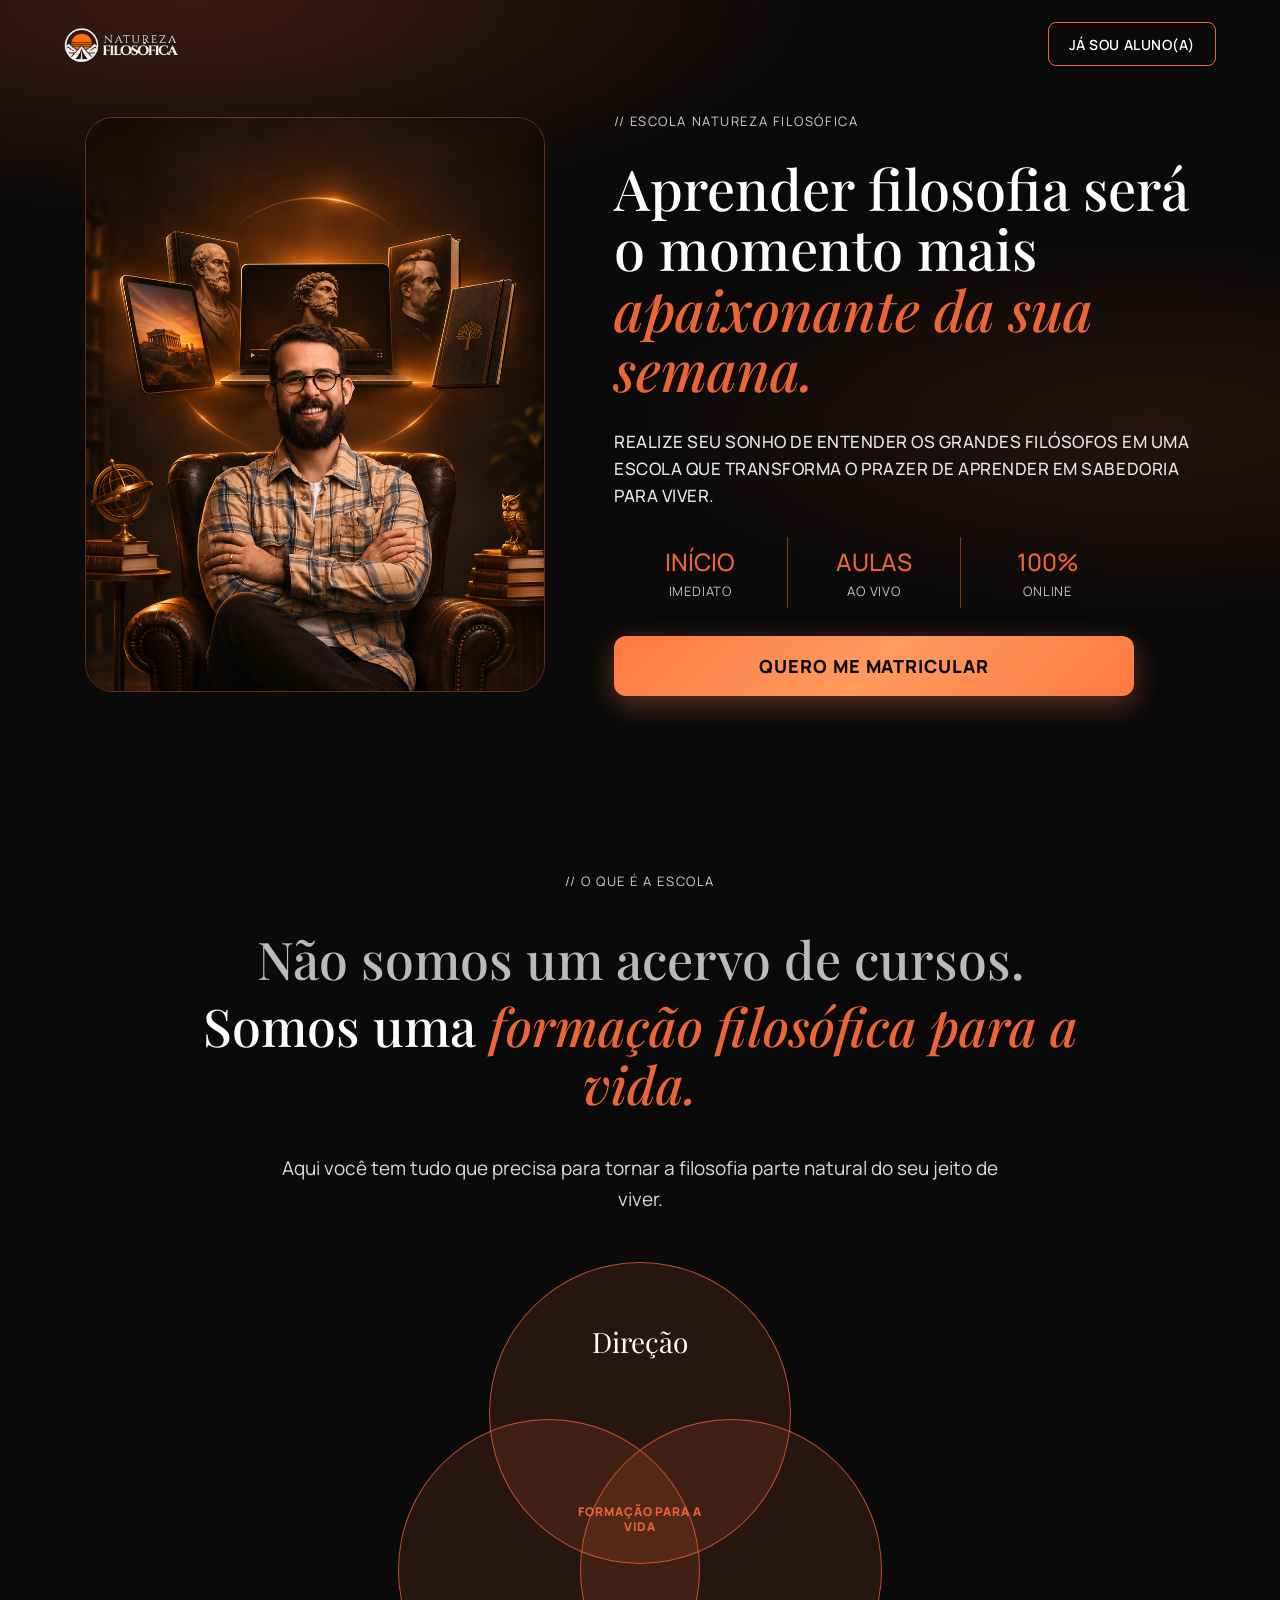
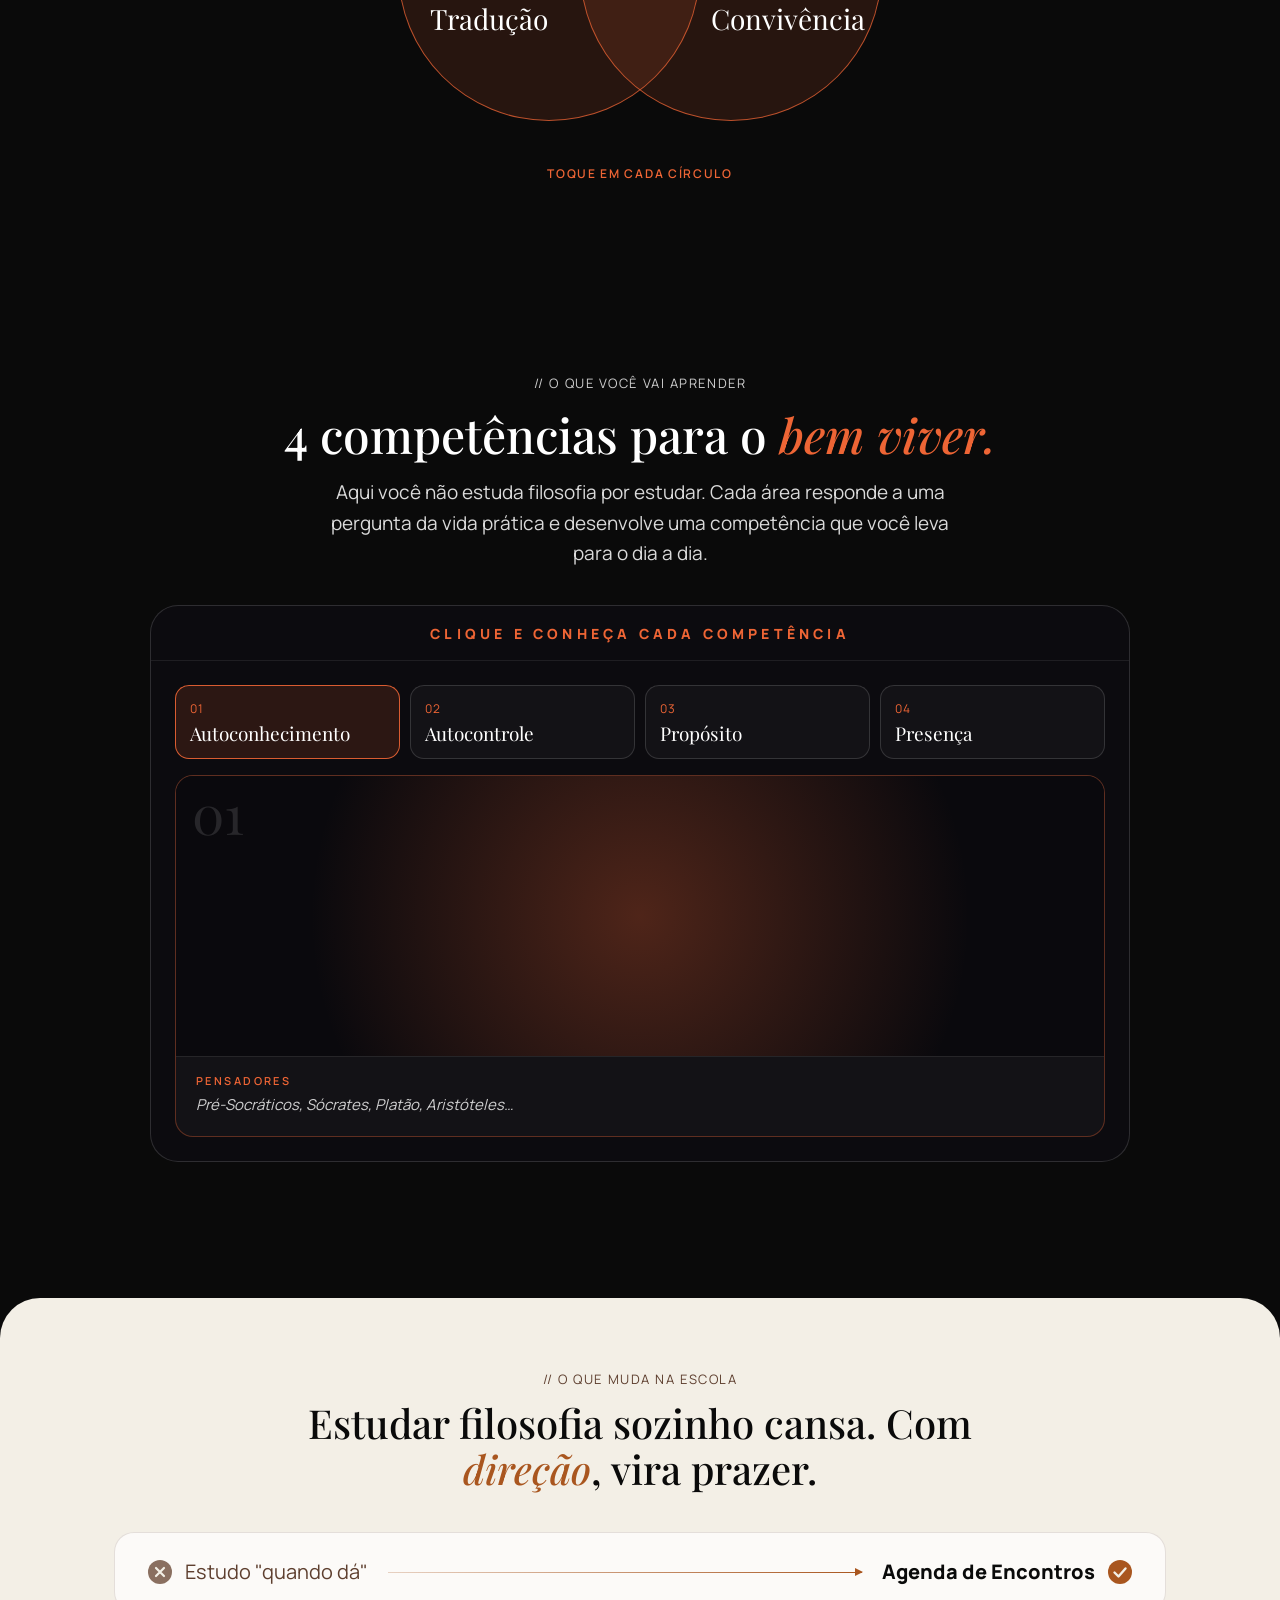
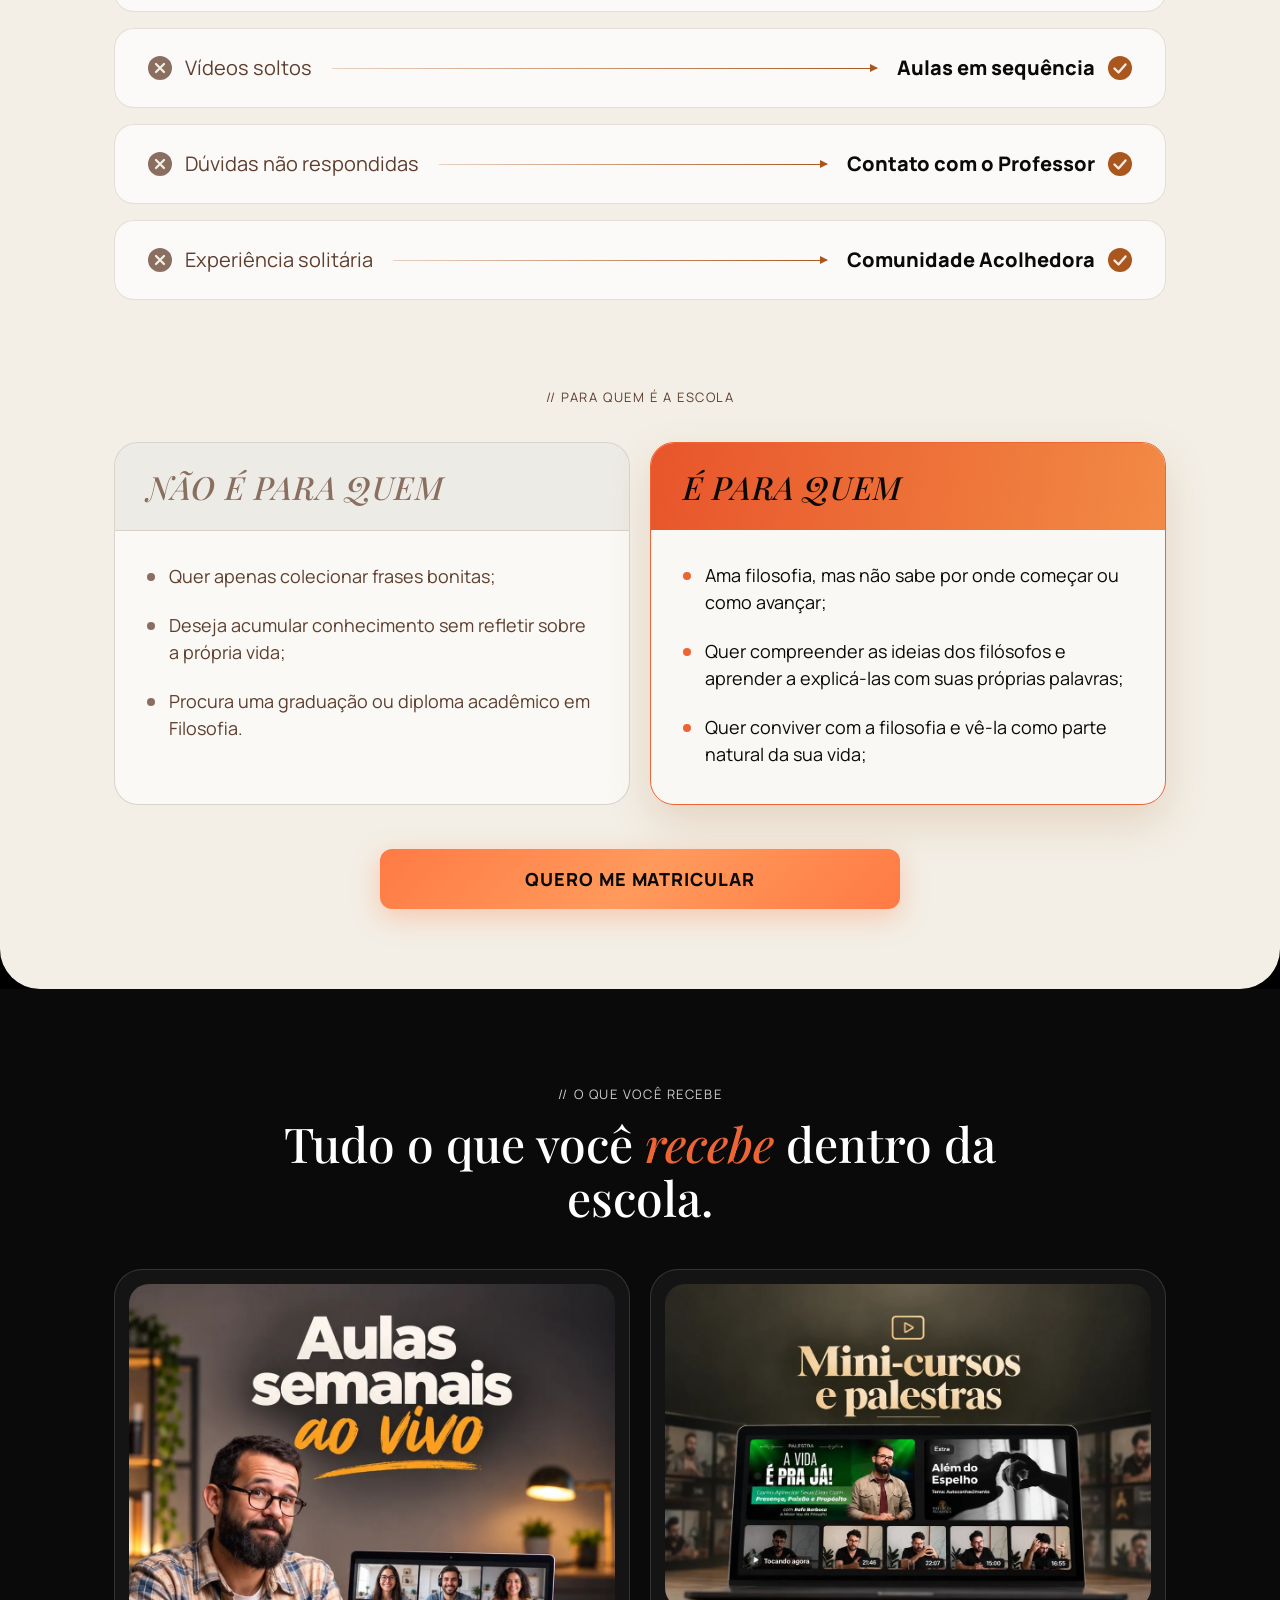
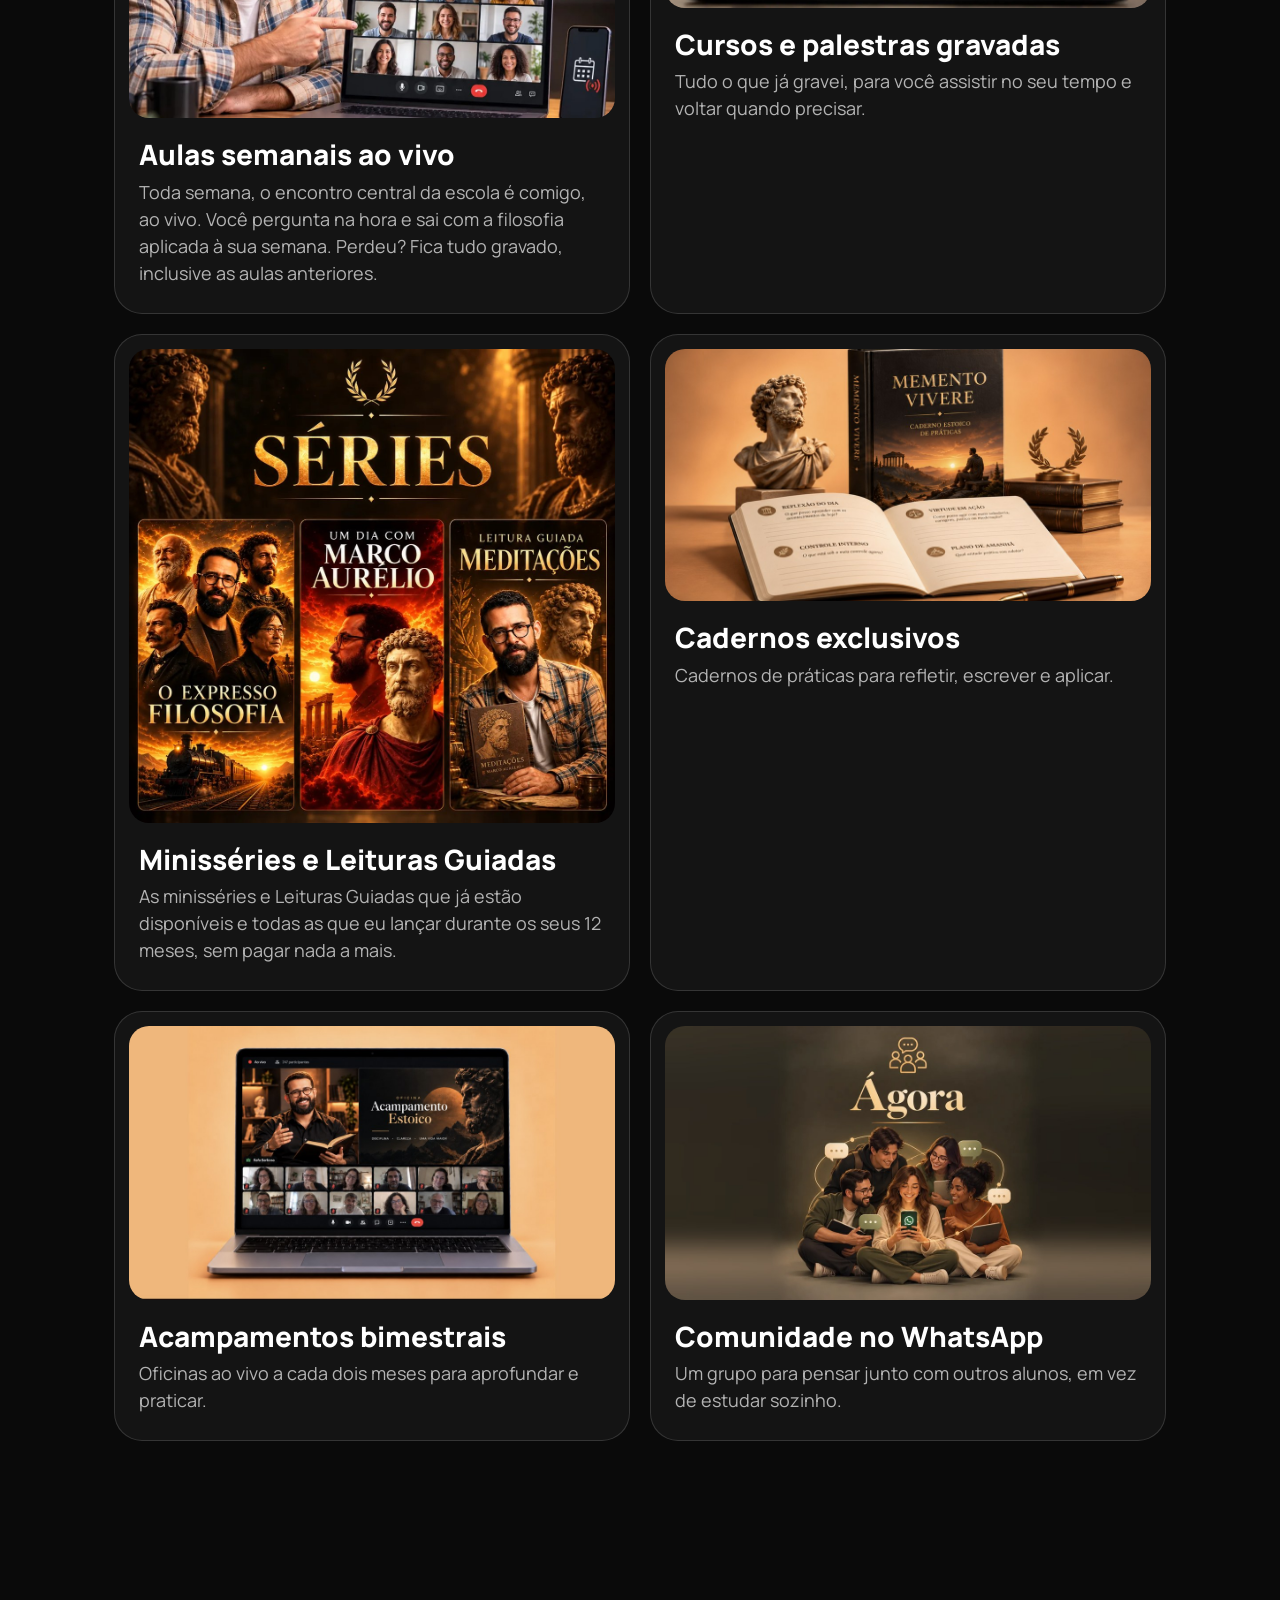
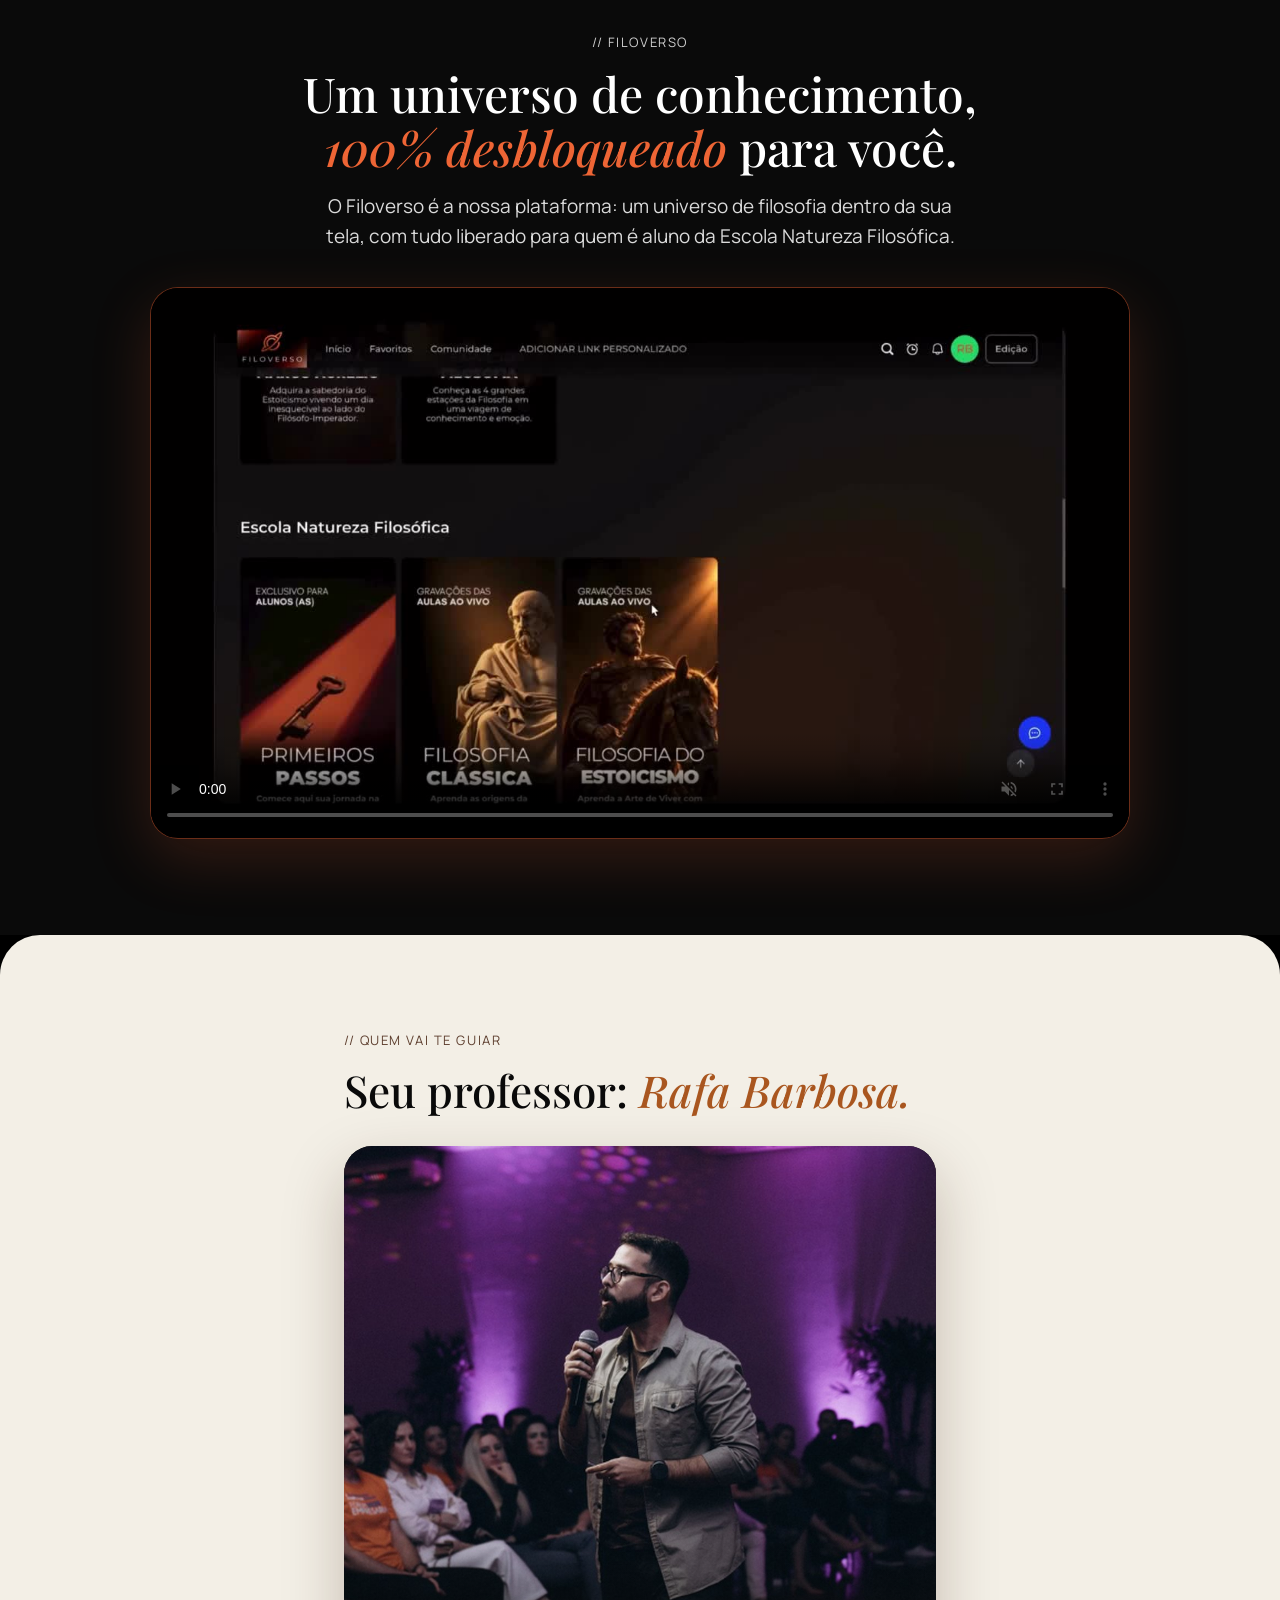
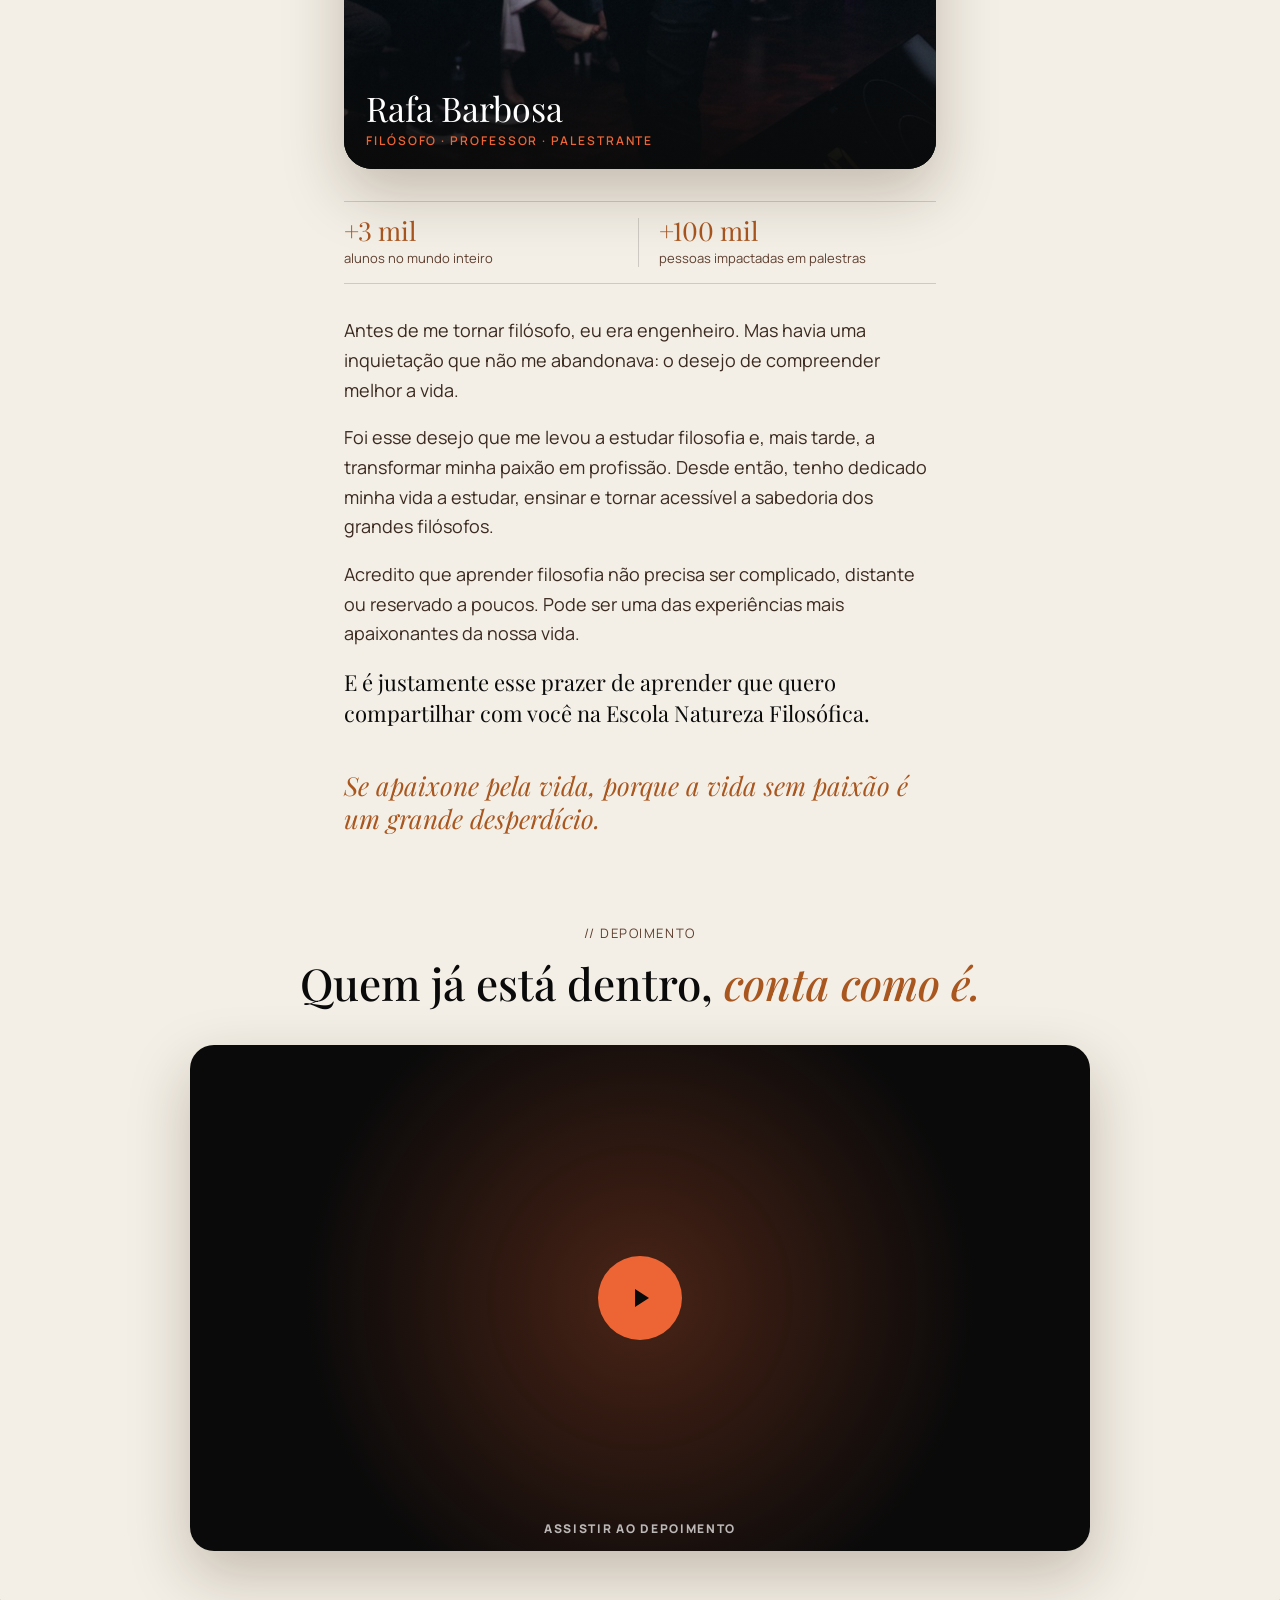
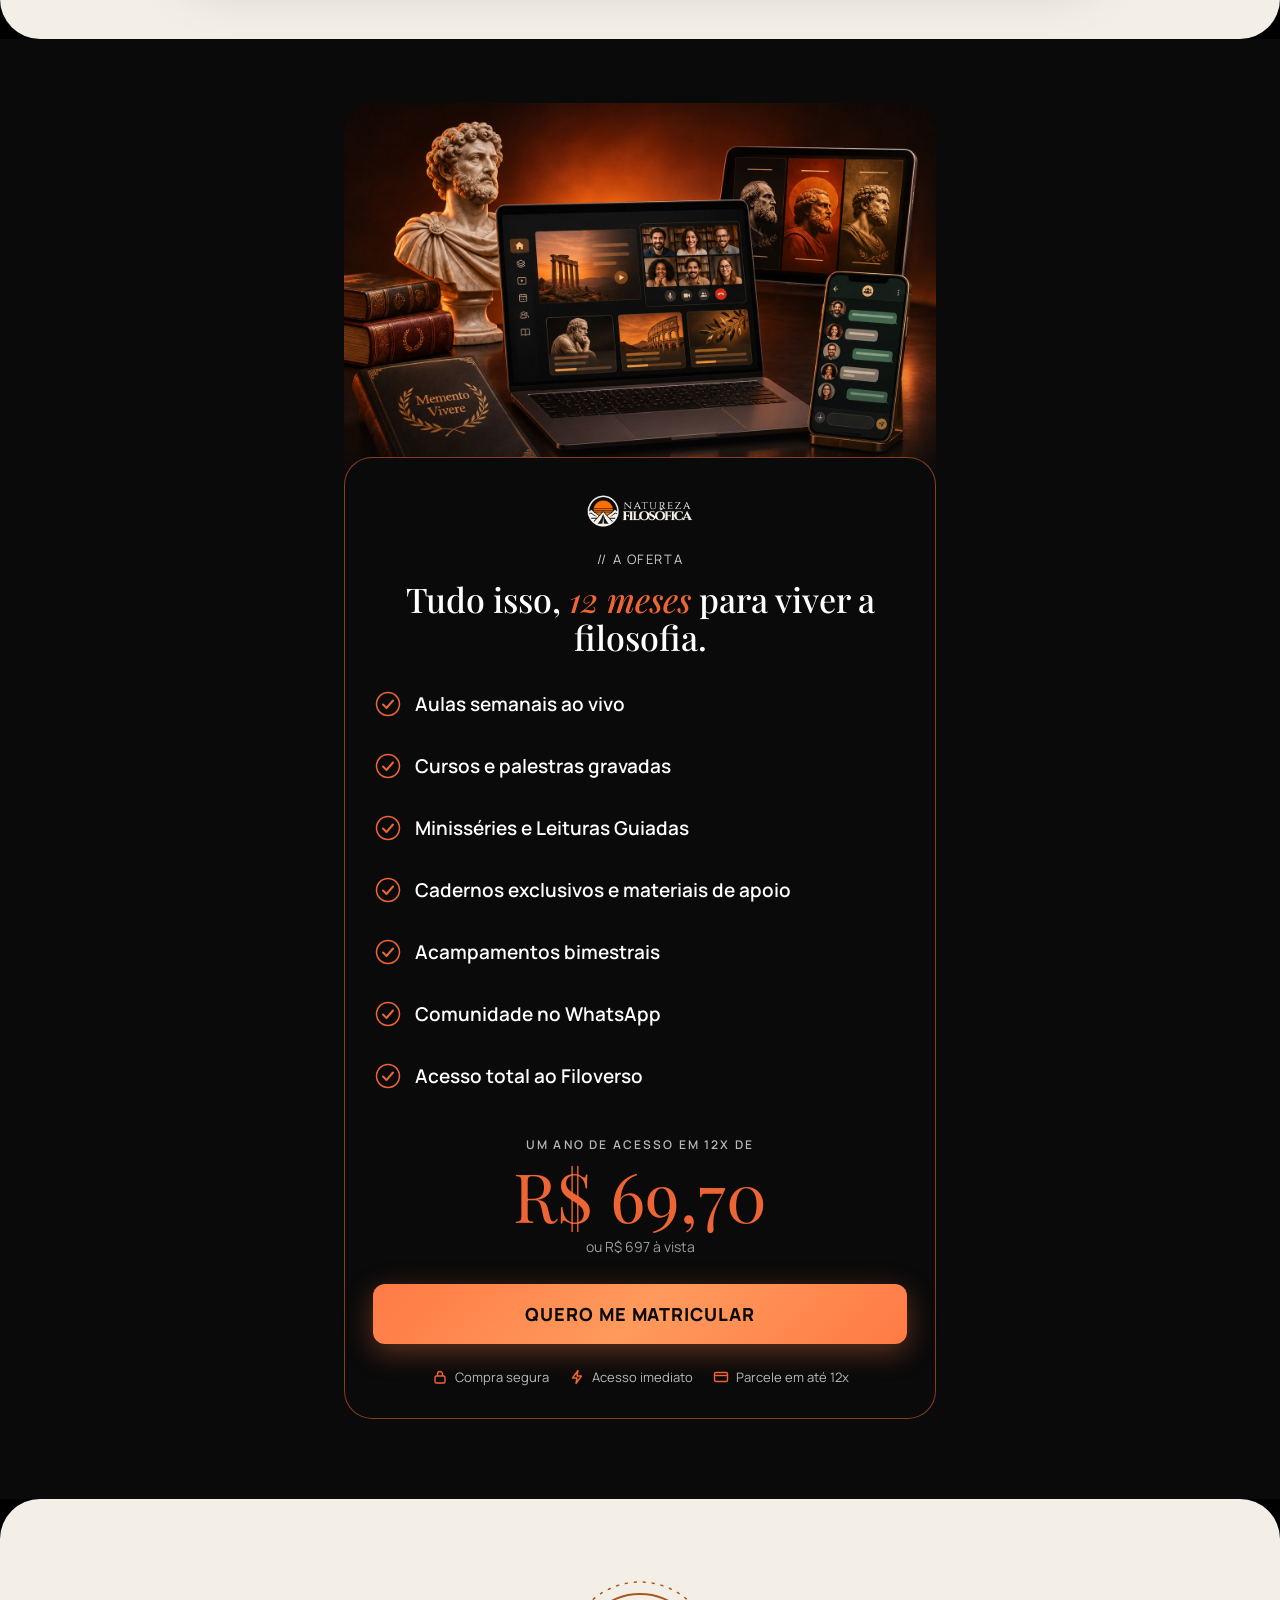
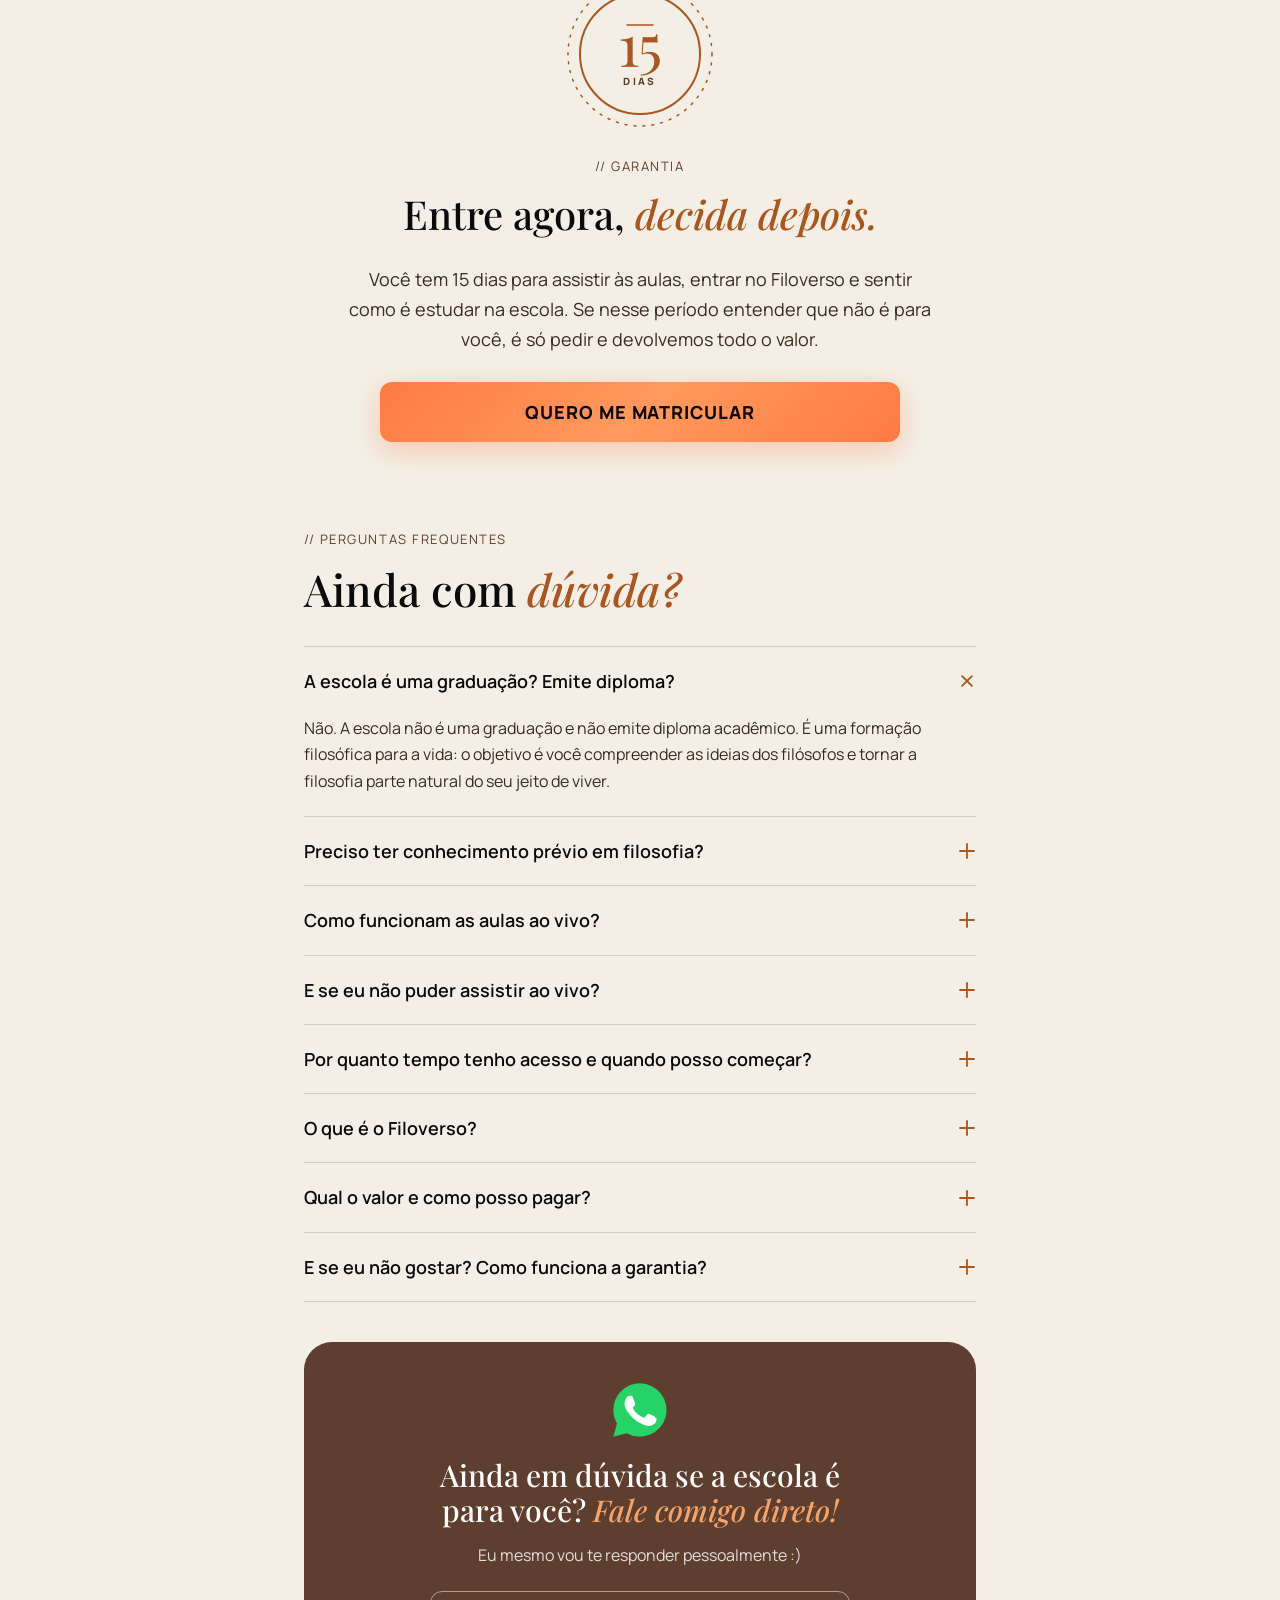
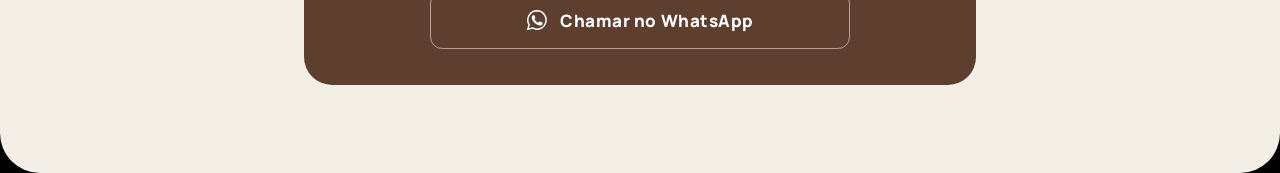
==== commit 55456013: "Faz backup da pagina principal em bckup e define p2 como pagina principal" ====
--- a/index.html
+++ b/index.html
@@ -1,1475 +1,870 @@
-<!DOCTYPE html>
+<!doctype html>
 <html lang="pt-BR">
-
 <head>
-    <meta charset="UTF-8">
-    <meta name="viewport" content="width=device-width, initial-scale=1.0">
-    <title>Escola Natureza Filosófica</title>
-
-    <!-- Preconnect do Google Fonts -->
-    <link rel="preconnect" href="https://fonts.googleapis.com">
-    <link rel="preconnect" href="https://fonts.gstatic.com" crossorigin>
-
-    <!-- Fontes: Oswald (500, 600, 700) e Montserrat (400, 500, 600, 600i, 700) -->
-    <link
-        href="https://fonts.googleapis.com/css2?family=Montserrat:ital,wght@0,400;0,500;0,600;0,700;1,600&family=Oswald:wght@500;600;700&display=swap"
-        rel="stylesheet">
-
-    <!-- CSS Principal -->
-    <link rel="stylesheet" href="./oficial/style.css">
-    <link rel="stylesheet" href="./oficial/desafio.css">
-
-    <!-- SEO FAQ -->
-    <script type="application/ld+json">
-    {
-      "@context": "https://schema.org",
-      "@type": "FAQPage",
-      "mainEntity": [
-        {
-          "@type": "Question",
-          "name": "Nunca estudei filosofia. Consigo acompanhar?",
-          "acceptedAnswer": {
-            "@type": "Answer",
-            "text": "Consegue. A escola foi montada para quem começa do zero, sem livro difícil e sem palavra complicada. Eu explico com exemplos do dia a dia, e você pode perguntar na hora, ao vivo."
-          }
-        },
-        {
-          "@type": "Question",
-          "name": "Como funcionam as aulas ao vivo?",
-          "acceptedAnswer": {
-            "@type": "Answer",
-            "text": "Toda semana eu entro ao vivo com a turma, na terça ou na quarta à noite. Você pergunta, conta o que está vivendo e leva a filosofia para a sua semana. O horário é ajustado ao que ficar melhor para a turma."
-          }
-        },
-        {
-          "@type": "Question",
-          "name": "E se eu não puder assistir ao vivo?",
-          "acceptedAnswer": {
-            "@type": "Answer",
-            "text": "Todos os encontros ficam gravados, e você assiste no seu tempo. Ninguém fica de fora por causa de horário: a gente marca reposição e ajusta o dia conforme a turma. O caderno de prática você faz quando quiser, sem prazo correndo atrás de você."
-          }
-        },
-        {
-          "@type": "Question",
-          "name": "Como recebo o acesso e quando começo?",
-          "acceptedAnswer": {
-            "@type": "Answer",
-            "text": "Começa imediatamente. Assim que a compra for aprovada, você recebe o acesso por e-mail, com o mesmo e-mail da compra, e o link do grupo da Ágora no WhatsApp. Você já entra com o conteúdo liberado e participa da próxima aula ao vivo."
-          }
-        },
-        {
-          "@type": "Question",
-          "name": "Por quanto tempo terei acesso?",
-          "acceptedAnswer": {
-            "@type": "Answer",
-            "text": "Você terá um ano completo de acesso a todo o conteúdo. Nesse período, as séries que eu lançar entram para você sem custo nenhum."
-          }
-        },
-        {
-          "@type": "Question",
-          "name": "Como funciona o valor de membro fundador?",
-          "acceptedAnswer": {
-            "@type": "Answer",
-            "text": "Os 100 primeiros entram com o valor de lançamento: 12x de R$ 67 ou R$697 à vista. Quando a turma chegar em 100, o valor sobe."
-          }
-        },
-        {
-          "@type": "Question",
-          "name": "E se eu entrar e não for para mim?",
-          "acceptedAnswer": {
-            "@type": "Answer",
-            "text": "Você tem duas garantias. A primeira é de 30 dias: entre, participe dos encontros e, se não gostar, peça o reembolso, sem precisar justificar nada. A segunda é de 1 ano: se você assistir a todo o conteúdo e participar de todas as aulas ao vivo e, mesmo assim, sentir que não agregou nada na sua vida, eu devolvo cada centavo."
-          }
-        },
-        {
-          "@type": "Question",
-          "name": "O Benedito e o Marquito são pessoas de verdade?",
-          "acceptedAnswer": {
-            "@type": "Answer",
-            "text": "Não. São inteligências artificiais, disponíveis a qualquer hora. O Benedito é treinado com todo o meu conteúdo. O Marquito é treinado com o conteúdo de Marco Aurélio, para você conversar com as ideias dele."
-          }
-        }
-      ]
-    }
-    </script>
+<meta charset="utf-8">
+<meta name="viewport" content="width=device-width, initial-scale=1">
+<title>Escola Natureza Filosófica — Matrícula</title>
+<link rel="preconnect" href="https://fonts.googleapis.com">
+<link href="https://fonts.googleapis.com/css2?family=Manrope:wght@400;500;600;800&family=Playfair+Display:ital,wght@0,500;1,500&display=swap" rel="stylesheet">
+<style>
+html{scroll-behavior:smooth}
+body{margin:0;background:#000000;-webkit-text-size-adjust:100%}
+
+
+/* Main */
+a{text-decoration:none}
+@media (max-width: 720px){
+.hero-header{position:absolute !important;top:0;left:0;right:0;z-index:2;width:100%;padding:16px 20px !important;background-image:linear-gradient(180deg,rgba(10,10,10,0.75),rgba(10,10,10,0))}
+.hero-section{padding:0 0 48px !important;gap:0 !important}
+.hero-photo-wrap{flex:0 0 100% !important}
+.hero-frame{max-width:none !important;aspect-ratio:2 / 3 !important;border:0 !important;border-radius:0 !important}
+.hero-fade{display:block !important}
+.hero-root{background-color:#000000 !important;background-image:none !important}
+.hero-col{flex:0 0 100% !important;box-sizing:border-box;padding:0 20px;margin-top:-150px;position:relative;z-index:1;gap:22px !important}
+.hero-h1{font-size:36px !important}
+.hero-p{font-size:15px !important}
+}
+.cta-pulse{background-image:linear-gradient(135deg,#FF7A45 0%,#FF9A5C 50%,#FF7A45 100%)!important;background-color:#FF7A45!important;box-shadow:0 0 0 0 rgba(255,122,69,0.55),0 8px 28px rgba(255,122,69,0.35);animation:ctaPulse 2.4s ease-in-out infinite}
+@keyframes ctaPulse{0%,100%{box-shadow:0 0 0 0 rgba(255,122,69,0.5),0 8px 28px rgba(255,122,69,0.30);filter:brightness(1)}50%{box-shadow:0 0 0 12px rgba(255,122,69,0),0 10px 36px rgba(255,150,90,0.55);filter:brightness(1.08)}}
+@media (prefers-reduced-motion: reduce){.cta-pulse{animation:none}}
+
+/* OQueE */
+.vn-c{transition:background-color .3s ease,border-color .3s ease}
+.rv .rv-item{opacity:0;transform:translateY(28px);transition:opacity .7s ease,transform .7s ease}
+.rv .vn.rv-item{transform:scale(0.86)}
+.rv .rv-item.in{opacity:1;transform:none}
+.rv .rv-d1{transition-delay:.4s}
+.rv .rv-v2{transition-delay:.25s}
+.rv .rv-v3{transition-delay:.5s}
+.rv .rv-v4{transition-delay:1s}
+@media (prefers-reduced-motion: reduce){
+.rv .rv-item{opacity:1;transform:none;transition:none}
+}
+@media (max-width: 720px){
+.oq-root{background-color:#000000 !important}
+.oq-sec{padding:56px 20px 64px !important;gap:28px !important;text-align:left !important;align-items:flex-start !important}
+.oq-h2{font-size:34px !important}
+.oq-p{font-size:17px !important}
+.vn-label{font-size:18px !important}
+.vn-core{font-size:9.5px !important;letter-spacing:0.04em !important}
+.oq-panel{padding:22px !important}
+}
+
+/* Competencias */
+@keyframes cpGlow{0%,22%{border-color:rgba(238,101,53,0.9);background-color:rgba(238,101,53,0.12)}30%,100%{border-color:rgba(255,255,255,0.12);background-color:rgba(255,255,255,0.03)}}
+@keyframes cpSpin{to{transform:rotate(360deg)}}
+@keyframes cpPulse{0%,100%{transform:scale(1)}50%{transform:scale(1.7)}}
+@keyframes cpRip{0%{transform:scale(.5);opacity:.9}100%{transform:scale(2.5);opacity:0}}
+.cp-spin,.cp-spin-slow,.cp-pulse,.cp-rip{transform-box:fill-box;transform-origin:center}
+.cp-spin{animation:cpSpin 40s linear infinite}
+.cp-spin-slow{animation:cpSpin 60s linear infinite}
+.cp-pulse{animation:cpPulse 3.2s ease-in-out infinite}
+.cp-rip{animation:cpRip 4.5s ease-out infinite}
+.cp-lyr{position:absolute;inset:0;display:flex;flex-direction:column;align-items:center;justify-content:center;gap:8px;text-align:center;padding:0 16px;opacity:0;animation-duration:11s;animation-iteration-count:infinite;animation-timing-function:ease-in-out}
+.cp-a{animation-name:cpA}.cp-b{animation-name:cpB}.cp-q{animation-name:cpQ}.cp-c{animation-name:cpC}
+@keyframes cpA{0%{opacity:0;filter:blur(10px);transform:scale(.88)}3%,18%{opacity:1;filter:blur(0);transform:scale(1)}23%,100%{opacity:0;filter:blur(10px);transform:scale(1.12)}}
+@keyframes cpB{0%,21%{opacity:0;filter:blur(10px);transform:scale(.88)}26%,40%{opacity:1;filter:blur(0);transform:scale(1)}45%,100%{opacity:0;filter:blur(10px);transform:scale(1.12)}}
+@keyframes cpQ{0%,43%{opacity:0;filter:blur(10px);transform:scale(.88)}48%,66%{opacity:1;filter:blur(0);transform:scale(1)}71%,100%{opacity:0;filter:blur(10px);transform:scale(1.12)}}
+@keyframes cpC{0%,69%{opacity:0;filter:blur(10px);transform:scale(.8)}75%,92%{opacity:1;filter:blur(0);transform:scale(1)}97%,100%{opacity:0;filter:blur(10px);transform:scale(1.1)}}
+.cp-tab{cursor:pointer;font-family:inherit;color:#fff;text-align:left;display:flex;flex-direction:column;gap:6px;padding:14px;border-radius:14px;min-width:0}
+.cp-tab:focus-visible{outline:2px solid #EE6535;outline-offset:2px}
+@media (max-width: 720px){.cp-tabs{grid-template-columns:repeat(2,1fr) !important}}
+.rv .rv-item{opacity:0;transform:translateY(28px);transition:opacity .7s ease,transform .7s ease}
+.rv .rv-item.in{opacity:1;transform:none}
+@media (prefers-reduced-motion: reduce){
+.cp-a,.cp-b,.cp-q{display:none}.cp-c{opacity:1;animation:none}
+.cp-spin,.cp-spin-slow,.cp-pulse,.cp-rip{animation:none}
+.rv .rv-item{opacity:1;transform:none;transition:none}
+}
+@media (max-width: 720px){
+.cp-root{background-color:#000000 !important}
+.cp-sec{padding:56px 20px 64px !important;gap:28px !important;align-items:flex-start !important;text-align:left !important}
+.cp-h2{font-size:32px !important}
+.cp-p{font-size:17px !important}
+.cp-body{padding:14px !important}
+.cp-vis{height:250px !important}
+.cp-tab{padding:12px !important}
+.cp-tab span:nth-child(2){font-size:15.5px !important}
+}
+
+/* Dobra2 */
+a{text-decoration:none}
+.rv .rv-item{opacity:0;transform:translateY(28px);transition:opacity .7s ease,transform .7s ease}
+.rv .rv-item.in{opacity:1;transform:none}
+.rv .rv-d1{transition-delay:.35s}
+.rv .rv-d2{transition-delay:.7s}
+@media (prefers-reduced-motion: reduce){
+.rv .rv-item{opacity:1;transform:none;transition:none}
+}
+@media (max-width: 720px){
+.cmp-root{background-color:#000000 !important}
+.cmp-row{flex-direction:column !important;align-items:center !important;text-align:center !important;gap:8px !important;padding:18px 18px !important}
+.cmp-line{display:block !important;flex:0 0 auto !important;width:1px !important;min-width:0 !important;height:30px !important;margin-left:0 !important;background-image:linear-gradient(180deg,rgba(169,86,31,0.25),#A9561F) !important}
+.cmp-head{right:auto !important;top:auto !important;bottom:-1px !important;left:-4px !important;border-left:4.5px solid transparent !important;border-right:4.5px solid transparent !important;border-top:8px solid #A9561F !important;border-bottom:0 !important}
+.cmp-sec{padding:48px 20px 24px !important;gap:32px !important}
+.cmp-h2{font-size:28px !important}
+.cmp-txt{font-size:18px !important}
+.cmp-quote{font-size:22px !important}
+.cmp-left{justify-content:center !important}
+.cmp-right{flex-direction:row-reverse !important;justify-content:center !important;align-items:center !important;gap:12px !important;padding-left:0 !important}
+.cmp-right .cmp-txt{flex:0 1 auto;min-width:0}
+.cmp-check{margin-top:0}
+}
+
+/* ParaQuem */
+.rv .rv-item{opacity:0;transform:translateY(28px);transition:opacity .7s ease,transform .7s ease}
+.rv .rv-item.in{opacity:1;transform:none}
+.rv .rv-d1{transition-delay:.25s}
+@media (prefers-reduced-motion: reduce){
+.rv .rv-item{opacity:1;transform:none;transition:none}
+}
+@media (max-width: 720px){
+.pq-root{background-color:#000000 !important}
+.pq-sec{padding:32px 20px 56px !important;gap:24px !important;align-items:flex-start !important}
+.pq-head{font-size:26px !important;padding:20px 22px !important}
+.pq-body{padding:24px 22px !important}
+.pq-item{font-size:17px !important}
+}
+.cta-pulse{background-image:linear-gradient(135deg,#FF7A45 0%,#FF9A5C 50%,#FF7A45 100%)!important;background-color:#FF7A45!important;box-shadow:0 0 0 0 rgba(255,122,69,0.55),0 8px 28px rgba(255,122,69,0.35);animation:ctaPulse 2.4s ease-in-out infinite}
+@keyframes ctaPulse{0%,100%{box-shadow:0 0 0 0 rgba(255,122,69,0.5),0 8px 28px rgba(255,122,69,0.30);filter:brightness(1)}50%{box-shadow:0 0 0 12px rgba(255,122,69,0),0 10px 36px rgba(255,150,90,0.55);filter:brightness(1.08)}}
+@media (prefers-reduced-motion: reduce){.cta-pulse{animation:none}}
+
+/* Entregaveis */
+.rv .rv-item{opacity:0;transform:translateY(28px);transition:opacity .7s ease,transform .7s ease}
+.rv .rv-item.in{opacity:1;transform:none}
+@media (prefers-reduced-motion: reduce){
+.rv .rv-item{opacity:1;transform:none;transition:none}
+}
+@media (max-width: 720px){
+.en-root{background-color:#000000 !important}
+.en-sec{padding:56px 20px 64px !important;gap:28px !important;align-items:flex-start !important;text-align:left !important}
+.en-h2{font-size:32px !important}
+.en-card{padding:10px !important;border-radius:24px !important}
+.en-title{font-size:23px !important}
+.en-desc{font-size:16px !important}
+}
+
+/* Filoverso */
+@keyframes fvUnlock{0%,12%{opacity:1}22%,84%{opacity:0}94%,100%{opacity:1}}
+@keyframes fvLock{0%,12%{transform:scale(1)}16%{transform:scale(1.25) rotate(-8deg)}22%,100%{transform:scale(1)}}
+.fv-lock{animation:fvUnlock 9s ease-in-out infinite}
+.fv-lock svg{animation:fvLock 9s ease-in-out infinite}
+.rv .rv-item{opacity:0;transform:translateY(28px);transition:opacity .7s ease,transform .7s ease}
+.rv .rv-item.in{opacity:1;transform:none}
+@media (prefers-reduced-motion: reduce){
+.fv-lock{animation:none;opacity:0}
+.fv-lock svg{animation:none}
+.rv .rv-item{opacity:1;transform:none;transition:none}
+}
+@media (max-width: 720px){
+.fv-root{background-color:#000000 !important}
+.fv-sec{padding:56px 20px 64px !important;gap:28px !important;align-items:flex-start !important;text-align:left !important}
+.fv-h2{font-size:32px !important}
+.fv-p{font-size:17px !important}
+.fv-body{padding:14px !important}
+.fv-cover-title{font-size:17px !important}
+}
+
+/* Professor */
+.rv .rv-item{opacity:0;transform:translateY(24px);transition:opacity .7s ease,transform .7s ease}
+.rv .rv-item.in{opacity:1;transform:none}
+@media (prefers-reduced-motion: reduce){
+.rv .rv-item{opacity:1;transform:none;transition:none}
+}
+@media (max-width: 720px){
+.pf-root{background-color:#000000 !important}
+.pf-sec{padding:48px 20px 24px !important;gap:28px !important}
+.pf-h2{font-size:32px !important}
+.pf-p{font-size:17px !important}
+.pf-num{font-size:24px !important}
+.pf-quote{font-size:22px !important}
+.pf-name{font-size:30px !important}
+}
+
+/* Depoimento */
+.rv .rv-item{opacity:0;transform:translateY(28px);transition:opacity .7s ease,transform .7s ease}
+.rv .rv-item.in{opacity:1;transform:none}
+@media (prefers-reduced-motion: reduce){
+.rv .rv-item{opacity:1;transform:none;transition:none}
+}
+@media (max-width: 720px){
+.dp-sec{padding:32px 20px 56px !important;gap:28px !important;align-items:flex-start !important;text-align:left !important}
+.dp-h2{font-size:30px !important}
+.dp-play{width:64px !important;height:64px !important}
+}
+
+/* Oferta */
+.rv .rv-item{opacity:0;transform:translateY(22px);transition:opacity .6s ease,transform .6s ease}
+.rv .rv-item.in{opacity:1;transform:none}
+@media (prefers-reduced-motion: reduce){
+.rv .rv-item{opacity:1;transform:none;transition:none}
+}
+@media (max-width: 720px){
+.of-root{background-color:#000000 !important}
+.of-sec{padding:56px 14px 56px !important}
+.of-photo{border-radius:24px 24px 0 0 !important}
+.of-panel{padding:26px 18px 24px !important;margin-top:-70px !important;background-color:#000 !important}
+.of-h2{font-size:28px !important}
+.of-item{font-size:17px !important}
+.of-price{font-size:56px !important}
+}
+.cta-pulse{background-image:linear-gradient(135deg,#FF7A45 0%,#FF9A5C 50%,#FF7A45 100%)!important;background-color:#FF7A45!important;box-shadow:0 0 0 0 rgba(255,122,69,0.55),0 8px 28px rgba(255,122,69,0.35);animation:ctaPulse 2.4s ease-in-out infinite}
+@keyframes ctaPulse{0%,100%{box-shadow:0 0 0 0 rgba(255,122,69,0.5),0 8px 28px rgba(255,122,69,0.30);filter:brightness(1)}50%{box-shadow:0 0 0 12px rgba(255,122,69,0),0 10px 36px rgba(255,150,90,0.55);filter:brightness(1.08)}}
+@media (prefers-reduced-motion: reduce){.cta-pulse{animation:none}}
+
+/* Garantia */
+@keyframes gaSpin{to{transform:rotate(360deg)}}
+.ga-ring{transform-box:fill-box;transform-origin:center;animation:gaSpin 60s linear infinite}
+.rv .rv-item{opacity:0;transform:translateY(24px);transition:opacity .7s ease,transform .7s ease}
+.rv .rv-item.in{opacity:1;transform:none}
+@media (prefers-reduced-motion: reduce){
+.ga-ring{animation:none}
+.rv .rv-item{opacity:1;transform:none;transition:none}
+}
+@media (max-width: 720px){
+.ga-sec{padding:48px 20px 24px !important;gap:24px !important}
+.ga-h2{font-size:30px !important}
+.ga-p{font-size:17px !important}
+}
+.cta-pulse{background-image:linear-gradient(135deg,#FF7A45 0%,#FF9A5C 50%,#FF7A45 100%)!important;background-color:#FF7A45!important;box-shadow:0 0 0 0 rgba(255,122,69,0.55),0 8px 28px rgba(255,122,69,0.35);animation:ctaPulse 2.4s ease-in-out infinite}
+@keyframes ctaPulse{0%,100%{box-shadow:0 0 0 0 rgba(255,122,69,0.5),0 8px 28px rgba(255,122,69,0.30);filter:brightness(1)}50%{box-shadow:0 0 0 12px rgba(255,122,69,0),0 10px 36px rgba(255,150,90,0.55);filter:brightness(1.08)}}
+@media (prefers-reduced-motion: reduce){.cta-pulse{animation:none}}
+
+/* FAQ */
+@keyframes fqIn{from{opacity:0;transform:translateY(-6px)}to{opacity:1;transform:none}}
+.fq-a{animation:fqIn .35s ease both}
+.fq-q{width:100%;display:flex;align-items:center;gap:16px;padding:22px 0;background:none;border:0;color:#0A0A0A;font-family:inherit;font-size:18px;font-weight:600;line-height:1.35;text-align:left;cursor:pointer}
+.fq-q:focus-visible{outline:2px solid #A9561F;outline-offset:2px}
+.fq-ic{flex:none;display:inline-flex;transition:transform .3s ease}
+.rv .rv-item{opacity:0;transform:translateY(22px);transition:opacity .6s ease,transform .6s ease}
+.rv .rv-item.in{opacity:1;transform:none}
+@media (prefers-reduced-motion: reduce){
+.fq-a{animation:none}
+.fq-ic{transition:none}
+.rv .rv-item{opacity:1;transform:none;transition:none}
+}
+@media (max-width: 720px){
+.fq-root{background-color:#000000 !important}
+.fq-sec{padding:32px 20px 56px !important;gap:24px !important}
+.fq-h2{font-size:32px !important}
+.fq-wa{padding:30px 20px !important}
+.fq-wa-h{font-size:26px !important}
+.fq-q{font-size:17px !important;padding:20px 0 !important}
+.fq-a{font-size:15.5px !important;padding-right:8px !important}
+}
+
+</style>
 </head>
-
 <body>
-    <!-- O ruído pode ser global para as seções escuras, mas vamos adicionar por seção conforme o design -->
-
-    <!-- ==============================================
-         1. HERO SECTION
-         ============================================== -->
-    <section class="hero" id="hero">
-        <div class="hero-bg">
-            <picture>
-                <source media="(prefers-reduced-motion: reduce)" srcset="./oficial/hero-estatico.webp">
-                <img src="./oficial/hero-loop.webp" alt="" width="720" height="1280" fetchpriority="high" decoding="async"
-                    class="hero-gif">
-            </picture>
-            <div class="hero-overlay"></div>
-            <div class="ruido"></div>
-        </div>
-
-        <div class="container hero-container">
-            <div class="hero-content">
-                <img src="./oficial/logo.webp" alt="Escola Natureza Filosófica" class="hero-logo anima-sequencia"
-                    style="--delay: 0">
-
-                <div class="prova-rostos anima-sequencia" style="--delay: 1">
-                    <div class="rostos">
-                        <img src="./oficial/face1.webp" alt="Aluno 1" width="40" height="40">
-                        <img src="./oficial/face2.webp" alt="Aluno 2" width="40" height="40">
-                        <img src="./oficial/face3.webp" alt="Aluno 3" width="40" height="40">
-                        <img src="./oficial/face4.webp" alt="Aluno 4" width="40" height="40">
-                    </div>
-                    <p>+80 mil pessoas impactadas</p>
-                </div>
-
-                <h1 class="anima-sequencia" style="--delay: 2">A chave para se apaixonar pela vida e <em>se sentir vivo
-                        todos os dias</em></h1>
-
-                <p class="hero-subtitulo anima-sequencia" style="--delay: 3">Aprenda a transformar a filosofia em uma
-                    ferramenta prática para superar o vazio, o cansaço e a sensação de viver no automático.</p>
-
-                <a href="#oferta" class="btn-principal anima-sequencia" style="--delay: 4">
-                    Quero conhecer a escola
-                    <span class="btn-icon">
-                        <svg width="24" height="24" viewBox="0 0 24 24" fill="none" stroke="currentColor"
-                            stroke-width="2" stroke-linecap="round" stroke-linejoin="round">
-                            <line x1="5" y1="12" x2="19" y2="12"></line>
-                            <polyline points="12 5 19 12 12 19"></polyline>
-                        </svg>
-                    </span>
-                </a>
-
-                <p class="microtexto anima-sequencia" style="--delay: 5">12x de R$ 67 <span class="divisor">|</span>
-                    Início imediato <span class="divisor">
-            </div>
-        </div>
-    </section>
-
-    <!-- ==============================================
-         2. O PROBLEMA SECTION
-         ============================================== -->
-    <section class="secao-clara sobrepor-anterior problema-sec" id="problema">
-        <div class="ruido" style="opacity: 0.05; z-index: 0;"></div>
-        <div class="container problema-container" style="position: relative; z-index: 1;">
-
-            <div class="problema-header">
-                <h2 class="anim-texto problema-h2">Você dá conta de tudo. E termina o dia sentindo que <em>só
-                        funcionou.</em></h2>
-
-                <div class="problema-texto">
-                    <p class="anim-texto p-problema">O trabalho anda, a casa anda, as contas estão pagas. Mas por dentro
-                        tem um vazio que você não consegue explicar.</p>
-                    <p class="anim-texto p-problema-forte">Então você tenta resolver :</p>
-                </div>
-            </div>
-
-            <div class="carrosel-wrapper">
-                <div class="carrosel-track" id="problema-track" role="region" aria-roledescription="carrossel"
-                    aria-label="Coisas que você já tentou">
-                    <!-- Card 1 -->
-                    <div class="card-tentativa" aria-label="1 de 4">
-                        <svg class="card-icon" xmlns="http://www.w3.org/2000/svg" width="36" height="36"
-                            viewBox="0 0 24 24" fill="none" stroke="currentColor" stroke-width="1.5"
-                            stroke-linecap="round" stroke-linejoin="round" aria-hidden="true">
-                            <rect x="3" y="4" width="18" height="18" rx="2" ry="2"></rect>
-                            <line x1="16" y1="2" x2="16" y2="6"></line>
-                            <line x1="8" y1="2" x2="8" y2="6"></line>
-                            <line x1="3" y1="10" x2="21" y2="10"></line>
-                            <path d="m9 16 2 2 4-4"></path>
-                        </svg>
-                        <h3 class="card-titulo">Organizando melhor a rotina</h3>
-                        <span class="card-tag">Rotina</span>
-                    </div>
-                    <!-- Card 2 -->
-                    <div class="card-tentativa" aria-label="2 de 4">
-                        <svg class="card-icon" xmlns="http://www.w3.org/2000/svg" width="36" height="36"
-                            viewBox="0 0 24 24" fill="none" stroke="currentColor" stroke-width="1.5"
-                            stroke-linecap="round" stroke-linejoin="round" aria-hidden="true">
-                            <circle cx="12" cy="12" r="10"></circle>
-                            <circle cx="12" cy="12" r="6"></circle>
-                            <circle cx="12" cy="12" r="2"></circle>
-                        </svg>
-                        <h3 class="card-titulo">Se cobrando mais disciplina e mais gratidão</h3>
-                        <span class="card-tag">Cobrança</span>
-                    </div>
-                    <!-- Card 3 -->
-                    <div class="card-tentativa" aria-label="3 de 4">
-                        <svg class="card-icon" xmlns="http://www.w3.org/2000/svg" width="36" height="36"
-                            viewBox="0 0 24 24" fill="none" stroke="currentColor" stroke-width="1.5"
-                            stroke-linecap="round" stroke-linejoin="round" aria-hidden="true">
-                            <path d="M22 12a10.06 10.06 0 0 0-20 0Z"></path>
-                            <path d="M12 12v8a2 2 0 0 0 4 0"></path>
-                            <path d="M12 2v1"></path>
-                        </svg>
-                        <h3 class="card-titulo">Tirando uns dias de folga e voltando exatamente igual</h3>
-                        <span class="card-tag">Descanso</span>
-                    </div>
-                    <!-- Card 4 -->
-                    <div class="card-tentativa" aria-label="4 de 4">
-                        <svg class="card-icon" xmlns="http://www.w3.org/2000/svg" width="36" height="36"
-                            viewBox="0 0 24 24" fill="none" stroke="currentColor" stroke-width="1.5"
-                            stroke-linecap="round" stroke-linejoin="round" aria-hidden="true">
-                            <rect x="5" y="2" width="14" height="20" rx="2" ry="2"></rect>
-                            <line x1="12" y1="18" x2="12.01" y2="18"></line>
-                        </svg>
-                        <h3 class="card-titulo">Começando um hobby novo ou lotando o celular de conteúdo inspirador</h3>
-                        <span class="card-tag">Distração</span>
-                    </div>
-                </div>
-
-                <div class="carrosel-setas">
-                    <button aria-label="Card anterior" class="btn-seta prev-seta">
-                        <svg width="24" height="24" viewBox="0 0 24 24" fill="none" stroke="currentColor"
-                            stroke-width="2" stroke-linecap="round" stroke-linejoin="round">
-                            <line x1="19" y1="12" x2="5" y2="12"></line>
-                            <polyline points="12 19 5 12 12 5"></polyline>
-                        </svg>
-                    </button>
-                    <button aria-label="Próximo card" class="btn-seta next-seta">
-                        <svg width="24" height="24" viewBox="0 0 24 24" fill="none" stroke="currentColor"
-                            stroke-width="2" stroke-linecap="round" stroke-linejoin="round">
-                            <line x1="5" y1="12" x2="19" y2="12"></line>
-                            <polyline points="12 5 19 12 12 19"></polyline>
-                        </svg>
-                    </button>
-                </div>
-            </div>
-
-            <div class="problema-fechamento">
-                <h3 class="anim-texto problema-h3">Mas nada disso funcionou de verdade por muito tempo.</h3>
-            </div>
-
-            <div class="divisor-bloco-dourado"></div>
-
-        </div>
-    </section>
-
-    <!-- ==============================================
-         3. FRAMEWORK SECTION
-         ============================================== -->
-    <section class="secao-clara framework-sec" id="framework">
-        <div class="ruido" style="opacity: 0.05; z-index: 0;"></div>
-        <div class="container framework-container" style="position: relative; z-index: 1;">
-            <div class="framework-content">
-
-                <div class="framework-diagram">
-                    <svg viewBox="24 16 312 296" role="img"
-                        aria-label="Diagrama com três círculos que se cruzam: Reconhecer, Redescobrir e Reprogramar, com uma árvore no centro"
-                        class="diagrama-framework">
-                        <defs>
-                            <clipPath id="clip-esquerdo">
-                                <circle cx="128" cy="120" r="100" />
-                            </clipPath>
-                            <clipPath id="clip-direito">
-                                <circle cx="232" cy="120" r="100" />
-                            </clipPath>
-                            <clipPath id="recorte-arvore">
-                                <circle cx="180" cy="149" r="36" />
-                            </clipPath>
-                        </defs>
-
-                        <g class="circulos-base">
-                            <circle cx="128" cy="120" r="100" class="circulo-anim esquerdo" />
-                            <circle cx="232" cy="120" r="100" class="circulo-anim direito" />
-                            <circle cx="180" cy="208" r="100" class="circulo-anim inferior" />
-                        </g>
-
-                        <g class="intersecao-anim">
-                            <g clip-path="url(#clip-esquerdo)">
-                                <g clip-path="url(#clip-direito)">
-                                    <circle cx="180" cy="208" r="100" fill="#E87524" />
-                                </g>
-                            </g>
-
-                            <!-- Imagem da arvore (SVG exige href em vez de src) -->
-                            <image href="./oficial/Arvore.webp" x="153" y="122" width="54" height="54"
-                                preserveAspectRatio="xMidYMid meet" clip-path="url(#recorte-arvore)" aria-hidden="true"
-                                class="arvore-img" />
-                        </g>
-
-                        <g class="rotulos" aria-hidden="true">
-                            <text x="81" y="106" class="rotulo rotulo-esq">RECONHECER</text>
-                            <text x="279" y="106" class="rotulo rotulo-dir">REDESCOBRIR</text>
-                            <text x="180" y="260" class="rotulo rotulo-inf">REPROGRAMAR</text>
-                        </g>
-                    </svg>
-                </div>
-
-                <div class="framework-text">
-                    <h2 class="anim-texto">O Caminho dos 3 Rs por trás de quem voltou a <em>se sentir vivo</em></h2>
-
-                    <p class="p-destaque anim-texto">Você não precisa de mais uma rotina otimizada nem de mais conteúdo
-                        inspirador.</p>
-
-                    <p class="p-forte anim-texto">Você precisa <strong>trocar a lente pela qual enxerga a sua
-                            vida.</strong>
-                    </p>
-                </div>
-
-            </div>
-        </div>
-    </section>
-
-    <!-- ==============================================
-         4. O QUE MUDA SECTION
-         ============================================== -->
-    <section class="secao-clara mudanca-sec" id="mudanca">
-        <div class="ruido" style="opacity: 0.05; z-index: 0;"></div>
-
-        <div class="container mudanca-container">
-            <div class="mudanca-cartao" id="mudanca-cartao">
-                <div class="mudanca-foto-wrapper mudanca-anim" style="--anim-delay: 0;">
-                    <img src="./oficial/assets/mudanca.webp" width="1600" height="1200"
-                        alt="Homem na faixa dos 40 anos na sacada ao nascer do sol segurando caneca de café"
-                        loading="lazy" decoding="async" class="mudanca-foto">
-                    <div class="mudanca-gradiente"></div>
-                </div>
-
-                <div class="mudanca-conteudo">
-                    <h2 class="mudanca-h2 mudanca-anim" style="--anim-delay: 3;">O que muda quando você troca a lente e
-                        os dias <em>voltam a ter cor?</em></h2>
-
-                    <ul class="mudanca-lista">
-                        <li class="mudanca-item mudanca-anim" style="--anim-delay: 4.5;">
-                            <svg class="mudanca-icone" xmlns="http://www.w3.org/2000/svg" width="28" height="28"
-                                viewBox="0 0 24 24" fill="none" stroke="currentColor" stroke-width="1.5"
-                                stroke-linecap="round" stroke-linejoin="round" aria-hidden="true">
-                                <path
-                                    d="M3.85 8.62a4 4 0 0 1 4.78-4.77 4 4 0 0 1 6.74 0 4 4 0 0 1 4.78 4.78 4 4 0 0 1 0 6.74 4 4 0 0 1-4.77 4.78 4 4 0 0 1-6.75 0 4 4 0 0 1-4.78-4.77 4 4 0 0 1 0-6.76Z">
-                                </path>
-                                <path d="m9 12 2 2 4-4"></path>
-                            </svg>
-                            <span class="mudanca-texto"><strong>Vontade</strong> de levantar, e não só a obrigação de
-                                levantar.</span>
-                        </li>
-                        <li class="mudanca-item mudanca-anim" style="--anim-delay: 5.7;">
-                            <svg class="mudanca-icone" xmlns="http://www.w3.org/2000/svg" width="28" height="28"
-                                viewBox="0 0 24 24" fill="none" stroke="currentColor" stroke-width="1.5"
-                                stroke-linecap="round" stroke-linejoin="round" aria-hidden="true">
-                                <path
-                                    d="M3.85 8.62a4 4 0 0 1 4.78-4.77 4 4 0 0 1 6.74 0 4 4 0 0 1 4.78 4.78 4 4 0 0 1 0 6.74 4 4 0 0 1-4.77 4.78 4 4 0 0 1-6.75 0 4 4 0 0 1-4.78-4.77 4 4 0 0 1 0-6.76Z">
-                                </path>
-                                <path d="m9 12 2 2 4-4"></path>
-                            </svg>
-                            <span class="mudanca-texto"><strong>Presença</strong> para sentir o gosto da comida, sem
-                                resolver três coisas na cabeça.</span>
-                        </li>
-                        <li class="mudanca-item mudanca-anim" style="--anim-delay: 6.9;">
-                            <svg class="mudanca-icone" xmlns="http://www.w3.org/2000/svg" width="28" height="28"
-                                viewBox="0 0 24 24" fill="none" stroke="currentColor" stroke-width="1.5"
-                                stroke-linecap="round" stroke-linejoin="round" aria-hidden="true">
-                                <path
-                                    d="M3.85 8.62a4 4 0 0 1 4.78-4.77 4 4 0 0 1 6.74 0 4 4 0 0 1 4.78 4.78 4 4 0 0 1 0 6.74 4 4 0 0 1-4.77 4.78 4 4 0 0 1-6.75 0 4 4 0 0 1-4.78-4.77 4 4 0 0 1 0-6.76Z">
-                                </path>
-                                <path d="m9 12 2 2 4-4"></path>
-                            </svg>
-                            <span class="mudanca-texto"><strong>Firmeza</strong> para atravessar um dia difícil sem se
-                                perder de si mesmo.</span>
-                        </li>
-                        <li class="mudanca-item mudanca-anim" style="--anim-delay: 8.1;">
-                            <svg class="mudanca-icone" xmlns="http://www.w3.org/2000/svg" width="28" height="28"
-                                viewBox="0 0 24 24" fill="none" stroke="currentColor" stroke-width="1.5"
-                                stroke-linecap="round" stroke-linejoin="round" aria-hidden="true">
-                                <path
-                                    d="M3.85 8.62a4 4 0 0 1 4.78-4.77 4 4 0 0 1 6.74 0 4 4 0 0 1 4.78 4.78 4 4 0 0 1 0 6.74 4 4 0 0 1-4.77 4.78 4 4 0 0 1-6.75 0 4 4 0 0 1-4.78-4.77 4 4 0 0 1 0-6.76Z">
-                                </path>
-                                <path d="m9 12 2 2 4-4"></path>
-                            </svg>
-                            <span class="mudanca-texto"><strong>Planos</strong> para o ano que vem, em vez de esperar o
-                                pior.</span>
-                        </li>
-                    </ul>
-                </div>
-            </div>
-        </div>
-    </section>
-
-    <!-- ==============================================
-         5. TUDO O QUE VOCÊ PRECISA SECTION
-         ============================================== -->
-    <section class="tudo-sec" id="tudo">
-        <div class="ruido" style="opacity: 0.06; z-index: 0;"></div>
-        <div class="container tudo-container" style="position: relative; z-index: 1;">
-
-            <h2 class="tudo-h2 anim-tudo" style="--anim-delay: 0;">Tudo o que você precisa para <em>usar a filosofia no
-                    seu dia a dia</em></h2>
-
-            <div class="pilha-cards">
-                <img src="./oficial/assets/a1.webp" alt="Raio X do Propósito" class="card-img card-a1 anim-tudo"
-                    style="--anim-delay: 2.5;">
-                <img src="./oficial/assets/a2.webp" alt="Aulas ao vivo com Rafa Barbosa" class="card-img card-a2 anim-tudo"
-                    style="--anim-delay: 4.9;">
-                <img src="./oficial/assets/a3.webp" alt="Caderno de prática" class="card-img card-a3 anim-tudo"
-                    style="--anim-delay: 3.7;">
-            </div>
-
-            <h3 class="tudo-h3 anim-tudo" style="--anim-delay: 6.5;">Sem livro difícil. Sem curso abandonado na terceira
-                aula.</h3>
-
-            <p class="tudo-p anim-tudo" style="--anim-delay: 7.7;">Aulas ao vivo em que você pergunta sobre a sua vida,
-                exercícios curtos para a filosofia virar hábito e uma turma que caminha junto com você.</p>
-
-            <div class="tudo-botoes">
-                <a href="#oferta" class="btn-principal anim-tudo" style="--anim-delay: 8.9;">
-                    Quero conhecer a escola
-                    <span class="btn-icon">
-                        <svg xmlns="http://www.w3.org/2000/svg" width="24" height="24" viewBox="0 0 24 24" fill="none"
-                            stroke="currentColor" stroke-width="2" stroke-linecap="round" stroke-linejoin="round"
-                            aria-hidden="true">
-                            <path d="M5 12h14"></path>
-                            <path d="m12 5 7 7-7 7"></path>
-                        </svg>
-                    </span>
-                </a>
-            </div>
-
-            <a href="#oferta" aria-label="Ir para a próxima seção" class="indicador-rolagem anim-tudo"
-                style="--anim-delay: 10.1;">
-                <svg width="54" height="93" viewBox="0 0 54 93" fill="none" xmlns="http://www.w3.org/2000/svg">
-                    <rect x="1.5" y="1.5" width="51" height="90" rx="25.5" stroke="#E87524" stroke-width="3" />
-                    <circle cx="27" cy="27" r="13" stroke="#E87524" stroke-width="3" />
-                    <path d="M21 24L27 30L33 24" stroke="#E87524" stroke-width="3" stroke-linecap="round"
-                        stroke-linejoin="round" />
-                </svg>
-            </a>
-
-        </div>
-    </section>
-
-    <!-- ==============================================
-         6. O QUE VOCÊ VAI VIVER LÁ DENTRO SECTION
-         ============================================== -->
-    <section class="viver-sec" id="viver-la-dentro">
-        <div class="ruido" style="opacity: 0.06; z-index: 0;"></div>
-        <div class="container viver-container" style="position: relative; z-index: 1;">
-
-            <h2 class="viver-h2 anim-viver" style="--anim-delay: 0;">O que você vai <em>viver lá dentro?</em></h2>
-
-            <ol class="viver-grade">
-                <!-- Card 1 -->
-                <li class="viver-card anim-viver" style="--desktop-delay: 0;">
-                    <svg class="viver-icone" xmlns="http://www.w3.org/2000/svg" width="32" height="32"
-                        viewBox="0 0 24 24" fill="none" stroke="currentColor" stroke-width="1.5" stroke-linecap="round"
-                        stroke-linejoin="round" aria-hidden="true">
-                        <circle cx="12" cy="12" r="10" />
-                        <path
-                            d="m16.24 7.76-1.804 5.411a2 2 0 0 1-1.265 1.265L7.76 16.24l1.804-5.411a2 2 0 0 1 1.265-1.265z" />
-                    </svg>
-                    <h3 class="viver-h3">Qual vida vale a pena ser vivida?</h3>
-                    <p class="viver-desc">Como avaliar se a vida que você leva é a que você escolheria.</p>
-                    <span class="viver-num" aria-hidden="true">1</span>
-                </li>
-                <!-- Card 2 -->
-                <li class="viver-card anim-viver" style="--desktop-delay: 0.8;">
-                    <svg class="viver-icone" xmlns="http://www.w3.org/2000/svg" width="32" height="32"
-                        viewBox="0 0 24 24" fill="none" stroke="currentColor" stroke-width="1.5" stroke-linecap="round"
-                        stroke-linejoin="round" aria-hidden="true">
-                        <path
-                            d="M2 9.5a5.5 5.5 0 0 1 9.591-3.676.56.56 0 0 0 .818 0A5.49 5.49 0 0 1 22 9.5c0 2.29-1.5 4-3 5.5l-5.492 5.313a2 2 0 0 1-3 .019L5 15c-1.5-1.5-3-3.2-3-5.5" />
-                        <path d="M3.22 13H9.5l.5-1 2 4.5 2-7 1.5 3.5h5.27" />
-                    </svg>
-                    <h3 class="viver-h3">O que é sentir de verdade?</h3>
-                    <p class="viver-desc">Como voltar a ser tocado pela vida, em vez de só administrá-la.</p>
-                    <span class="viver-num" aria-hidden="true">2</span>
-                </li>
-                <!-- Card 3 -->
-                <li class="viver-card anim-viver" style="--desktop-delay: 1.6;">
-                    <svg class="viver-icone" xmlns="http://www.w3.org/2000/svg" width="32" height="32"
-                        viewBox="0 0 24 24" fill="none" stroke="currentColor" stroke-width="1.5" stroke-linecap="round"
-                        stroke-linejoin="round" aria-hidden="true">
-                        <path d="M18 11V6a2 2 0 0 0-2-2a2 2 0 0 0-2 2" />
-                        <path d="M14 10V4a2 2 0 0 0-2-2a2 2 0 0 0-2 2v2" />
-                        <path d="M10 10.5V6a2 2 0 0 0-2-2a2 2 0 0 0-2 2v8" />
-                        <path
-                            d="M18 8a2 2 0 1 1 4 0v6a8 8 0 0 1-8 8h-2c-2.8 0-4.5-.86-5.99-2.34l-3.6-3.6a2 2 0 0 1 2.83-2.82L7 15" />
-                    </svg>
-                    <h3 class="viver-h3">O que está na sua mão?</h3>
-                    <p class="viver-desc">Como separar o que você controla do que não controla e parar de gastar energia
-                        com o segundo.</p>
-                    <span class="viver-num" aria-hidden="true">3</span>
-                </li>
-                <!-- Card 4 -->
-                <li class="viver-card anim-viver" style="--desktop-delay: 2.4;">
-                    <svg class="viver-icone" xmlns="http://www.w3.org/2000/svg" width="32" height="32"
-                        viewBox="0 0 24 24" fill="none" stroke="currentColor" stroke-width="1.5" stroke-linecap="round"
-                        stroke-linejoin="round" aria-hidden="true">
-                        <path
-                            d="M12.409 5.824c-.702.792-1.15 1.496-1.415 2.166l2.153 2.156a.5.5 0 0 1 0 .707l-2.293 2.293a.5.5 0 0 0 0 .707L12 15" />
-                        <path
-                            d="M13.508 20.313a2 2 0 0 1-3 .019L5 15c-1.5-1.5-3-3.2-3-5.5a5.5 5.5 0 0 1 9.591-3.677.6.6 0 0 0 .818.001A5.5 5.5 0 0 1 22 9.5c0 2.29-1.5 4-3 5.5z" />
-                    </svg>
-                    <h3 class="viver-h3">E quando alguém te decepciona?</h3>
-                    <p class="viver-desc">Como responder sem levar o dia inteiro remoendo.</p>
-                    <span class="viver-num" aria-hidden="true">4</span>
-                </li>
-                <!-- Card 5 -->
-                <li class="viver-card anim-viver" style="--desktop-delay: 0;">
-                    <svg class="viver-icone" xmlns="http://www.w3.org/2000/svg" width="32" height="32"
-                        viewBox="0 0 24 24" fill="none" stroke="currentColor" stroke-width="1.5" stroke-linecap="round"
-                        stroke-linejoin="round" aria-hidden="true">
-                        <path d="M13 21h8" />
-                        <path
-                            d="M21.174 6.812a1 1 0 0 0-3.986-3.987L3.842 16.174a2 2 0 0 0-.5.83l-1.321 4.352a.5.5 0 0 0 .623.622l4.353-1.32a2 2 0 0 0 .83-.497z" />
-                    </svg>
-                    <h3 class="viver-h3">Quem escreve a sua história?</h3>
-                    <p class="viver-desc">Como entender que o seu futuro ainda não está decidido.</p>
-                    <span class="viver-num" aria-hidden="true">5</span>
-                </li>
-                <!-- Card 6 -->
-                <li class="viver-card anim-viver" style="--desktop-delay: 0.8;">
-                    <svg class="viver-icone" xmlns="http://www.w3.org/2000/svg" width="32" height="32"
-                        viewBox="0 0 24 24" fill="none" stroke="currentColor" stroke-width="1.5" stroke-linecap="round"
-                        stroke-linejoin="round" aria-hidden="true">
-                        <path d="M12 2v8" />
-                        <path d="m4.93 10.93 1.41 1.41" />
-                        <path d="M2 18h2" />
-                        <path d="M20 18h2" />
-                        <path d="m19.07 10.93-1.41 1.41" />
-                        <path d="M22 22H2" />
-                        <path d="m8 6 4-4 4 4" />
-                        <path d="M16 18a4 4 0 0 0-8 0" />
-                    </svg>
-                    <h3 class="viver-h3">E se o pior não acontecer?</h3>
-                    <p class="viver-desc">Como parar de esperar o pior e voltar a fazer planos para o futuro.</p>
-                    <span class="viver-num" aria-hidden="true">6</span>
-                </li>
-                <!-- Card 7 -->
-                <li class="viver-card anim-viver" style="--desktop-delay: 1.6;">
-                    <svg class="viver-icone" xmlns="http://www.w3.org/2000/svg" width="32" height="32"
-                        viewBox="0 0 24 24" fill="none" stroke="currentColor" stroke-width="1.5" stroke-linecap="round"
-                        stroke-linejoin="round" aria-hidden="true">
-                        <path d="M12 18V5" />
-                        <path d="M15 13a4.17 4.17 0 0 1-3-4 4.17 4.17 0 0 1-3 4" />
-                        <path d="M17.598 6.5A3 3 0 1 0 12 5a3 3 0 1 0-5.598 1.5" />
-                        <path d="M17.997 5.125a4 4 0 0 1 2.526 5.77" />
-                        <path d="M18 18a4 4 0 0 0 2-7.464" />
-                        <path d="M19.967 17.483A4 4 0 1 1 12 18a4 4 0 1 1-7.967-.517" />
-                        <path d="M6 18a4 4 0 0 1-2-7.464" />
-                        <path d="M6.003 5.125a4 4 0 0 0-2.526 5.77" />
-                    </svg>
-                    <h3 class="viver-h3">Quando paramos de pensar por nós mesmos?</h3>
-                    <p class="viver-desc">Como reconhecer as lentes que pensam por você.</p>
-                    <span class="viver-num" aria-hidden="true">7</span>
-                </li>
-                <!-- Card 8 -->
-                <li class="viver-card anim-viver" style="--desktop-delay: 0;">
-                    <svg class="viver-icone" xmlns="http://www.w3.org/2000/svg" width="32" height="32"
-                        viewBox="0 0 24 24" fill="none" stroke="currentColor" stroke-width="1.5" stroke-linecap="round"
-                        stroke-linejoin="round" aria-hidden="true">
-                        <path d="M22 14v-4" />
-                        <path d="M6 14v-4" />
-                        <rect x="2" y="6" width="16" height="12" rx="2" />
-                    </svg>
-                    <h3 class="viver-h3">Por que estamos tão cansados?</h3>
-                    <p class="viver-desc">Como entender de onde vêm a pressa e o cansaço dos seus dias.</p>
-                    <span class="viver-num" aria-hidden="true">8</span>
-                </li>
-                <!-- Card 9 -->
-                <li class="viver-card anim-viver" style="--desktop-delay: 0.8;">
-                    <svg class="viver-icone" xmlns="http://www.w3.org/2000/svg" width="32" height="32"
-                        viewBox="0 0 24 24" fill="none" stroke="currentColor" stroke-width="1.5" stroke-linecap="round"
-                        stroke-linejoin="round" aria-hidden="true">
-                        <path d="M12.8 19.6A2 2 0 1 0 14 16H2" />
-                        <path d="M17.5 8a2.5 2.5 0 1 1 2 4H2" />
-                        <path d="M9.8 4.4A2 2 0 1 1 11 8H2" />
-                    </svg>
-                    <h3 class="viver-h3">Breve respiro para repensar</h3>
-                    <p class="viver-desc">Como fazer uma pausa curta para repensar antes de seguir no automático.</p>
-                    <span class="viver-num" aria-hidden="true">9</span>
-                </li>
-                <!-- Card 10 -->
-                <li class="viver-card anim-viver" style="--desktop-delay: 1.6;">
-                    <svg class="viver-icone" xmlns="http://www.w3.org/2000/svg" width="32" height="32"
-                        viewBox="0 0 24 24" fill="none" stroke="currentColor" stroke-width="1.5" stroke-linecap="round"
-                        stroke-linejoin="round" aria-hidden="true">
-                        <path
-                            d="M12 5a3 3 0 1 1 3 3m-3-3a3 3 0 1 0-3 3m3-3v1M9 8a3 3 0 1 0 3 3M9 8h1m5 0a3 3 0 1 1-3 3m3-3h-1m-2 3v-1" />
-                        <circle cx="12" cy="8" r="2" />
-                        <path d="M12 10v12" />
-                        <path d="M12 22c4.2 0 7-1.667 7-5-4.2 0-7 1.667-7 5Z" />
-                        <path d="M12 22c-4.2 0-7-1.667-7-5 4.2 0 7 1.667 7 5Z" />
-                    </svg>
-                    <h3 class="viver-h3">O que ainda é bonito no caminho?</h3>
-                    <p class="viver-desc">Como voltar a reparar no que hoje você faz no automático.</p>
-                    <span class="viver-num" aria-hidden="true">10</span>
-                </li>
-            </ol>
-        </div>
-    </section>
-
-    <!-- ==============================================
-         7. E MAIS SECTION
-         ============================================== -->
-    <section class="emais-sec" id="emais">
-        <div class="ruido" style="opacity: 0.06; z-index: 0;"></div>
-        <div class="container emais-container" style="position: relative; z-index: 1;">
-
-            <h2 class="emais-h2 anim-emais" style="--anim-delay: 0;">E mais: <em>tudo isso está incluído</em></h2>
-
-            <ul class="emais-lista">
-                <!-- Card 1 -->
-                <li class="emais-card anim-emais" style="--desktop-delay: 0;">
-                    <div class="emais-img-wrapper"><img src="./oficial/assets/e1.webp"
-                            alt="Aula ao vivo com o Rafa em notebook e celular" loading="lazy" decoding="async"
-                            class="emais-img"></div>
-                    <div class="emais-conteudo">
-                        <h3 class="emais-h3">Aulas semanais ao vivo com o Rafa</h3>
-                        <p class="emais-desc">Todo o conteúdo da escola é dado por mim, ao vivo. Você pergunta na hora,
-                            conta o que está vivendo e sai com a filosofia aplicada à sua semana. Perdeu? Fica tudo
-                            gravado.</p>
-                    </div>
-                </li>
-                <!-- Card 2 -->
-                <li class="emais-card anim-emais" style="--desktop-delay: 0.8;">
-                    <div class="emais-img-wrapper"><img src="./oficial/assets/e2.webp"
-                            alt="Capas das séries Um Dia Com Marco Aurélio e Expresso Filosofia" loading="lazy"
-                            decoding="async" class="emais-img"></div>
-                    <div class="emais-conteudo">
-                        <h3 class="emais-h3">Todas as séries, as de hoje e as futuras</h3>
-                        <p class="emais-desc">Você leva as séries que já estão disponíveis, "Um Dia Com Marco Aurélio" e
-                            "Expresso Filosofia", e todas as que eu lançar daqui para frente, sem pagar nada a mais.</p>
-                    </div>
-                </li>
-                <!-- Card 3 -->
-                <li class="emais-card anim-emais" style="--desktop-delay: 1.6;">
-                    <div class="emais-img-wrapper"><img src="./oficial/assets/e3.webp"
-                            alt="Live com convidado exibida em um notebook" loading="lazy" decoding="async"
-                            class="emais-img"></div>
-                    <div class="emais-conteudo">
-                        <h3 class="emais-h3">Aulas com convidados</h3>
-                        <p class="emais-desc">Conversas com amigos da filosofia e da psicologia para ampliar o seu
-                            repertório e trazer outros olhares para a sua vida.</p>
-                    </div>
-                </li>
-                <!-- Card 4 -->
-                <li class="emais-card anim-emais" style="--desktop-delay: 0;">
-                    <div class="emais-img-wrapper"><img src="./oficial/assets/e4.webp"
-                            alt="Conversa da comunidade Ágora no celular" loading="lazy" decoding="async"
-                            class="emais-img"></div>
-                    <div class="emais-conteudo">
-                        <h3 class="emais-h3">Ágora: a comunidade para debater</h3>
-                        <p class="emais-desc">Escola sem pátio não é escola. É aqui que você troca ideia com quem quer a
-                            mesma coisa que você.</p>
-                        <ul class="emais-selos">
-                            <li><svg xmlns="http://www.w3.org/2000/svg" width="26" height="26" viewBox="0 0 24 24"
-                                    fill="none" stroke="currentColor" stroke-width="1.5" stroke-linecap="round"
-                                    stroke-linejoin="round" aria-hidden="true" class="emais-icone">
-                                    <path
-                                        d="m15.477 12.89 1.515 8.526a.5.5 0 0 1-.81.47l-3.58-2.687a1 1 0 0 0-1.197 0l-3.586 2.686a.5.5 0 0 1-.81-.469l1.514-8.526" />
-                                    <circle cx="12" cy="8" r="6" />
-                                </svg><span>Grupo fechado no WhatsApp</span></li>
-                            <li><svg xmlns="http://www.w3.org/2000/svg" width="26" height="26" viewBox="0 0 24 24"
-                                    fill="none" stroke="currentColor" stroke-width="1.5" stroke-linecap="round"
-                                    stroke-linejoin="round" aria-hidden="true" class="emais-icone">
-                                    <path
-                                        d="m15.477 12.89 1.515 8.526a.5.5 0 0 1-.81.47l-3.58-2.687a1 1 0 0 0-1.197 0l-3.586 2.686a.5.5 0 0 1-.81-.469l1.514-8.526" />
-                                    <circle cx="12" cy="8" r="6" />
-                                </svg><span>Debates entre os alunos</span></li>
-                            <li><svg xmlns="http://www.w3.org/2000/svg" width="26" height="26" viewBox="0 0 24 24"
-                                    fill="none" stroke="currentColor" stroke-width="1.5" stroke-linecap="round"
-                                    stroke-linejoin="round" aria-hidden="true" class="emais-icone">
-                                    <path
-                                        d="m15.477 12.89 1.515 8.526a.5.5 0 0 1-.81.47l-3.58-2.687a1 1 0 0 0-1.197 0l-3.586 2.686a.5.5 0 0 1-.81-.469l1.514-8.526" />
-                                    <circle cx="12" cy="8" r="6" />
-                                </svg><span>Perguntas direto para mim</span></li>
-                        </ul>
-                    </div>
-                </li>
-                <!-- Card 5 -->
-                <li class="emais-card anim-emais" style="--desktop-delay: 0.8;">
-                    <div class="emais-img-wrapper"><img src="./oficial/assets/e5.webp"
-                            alt="Cadernos de exercícios e templates em notebook e tablet" loading="lazy"
-                            decoding="async" class="emais-img"></div>
-                    <div class="emais-conteudo">
-                        <h3 class="emais-h3">Cadernos, sistemas e templates</h3>
-                        <p class="emais-desc">Cadernos de exercícios, e-books e modelos que eu uso, para você praticar e
-                            adaptar à sua rotina.</p>
-                    </div>
-                </li>
-                <!-- Card 6 -->
-                <li class="emais-card anim-emais" style="--desktop-delay: 0;">
-                    <div class="emais-img-wrapper"><img src="./oficial/assets/e6.webp" alt="Resumos das aulas em PDF"
-                            loading="lazy" decoding="async" class="emais-img"></div>
-                    <div class="emais-conteudo">
-                        <h3 class="emais-h3">Resumos das aulas em PDF</h3>
-                        <p class="emais-desc">O essencial de cada aula em poucos minutos, para revisar sem reassistir.
-                        </p>
-                    </div>
-                </li>
-                <!-- Card 7 -->
-                <li class="emais-card anim-emais" style="--desktop-delay: 0.8;">
-                    <div class="emais-img-wrapper"><img src="./oficial/assets/e7.webp" alt="Acampamento de filosofia de um dia"
-                            loading="lazy" decoding="async" class="emais-img"></div>
-                    <div class="emais-conteudo">
-                        <h3 class="emais-h3">Acampamentos</h3>
-                        <p class="emais-desc">Acesso gratuito a todos os meus acampamentos pagos. Um dia inteiro
-                            aprofundando em um tema da filosofia, com a gravação liberada para você.</p>
-                    </div>
-                </li>
-                <!-- Card 8 -->
-                <li class="emais-card anim-emais" style="--desktop-delay: 0;">
-                    <div class="emais-img-wrapper"><img src="./oficial/assets/e8.webp"
-                            alt="Conversas com o Benedito e o Marquito no celular" loading="lazy" decoding="async"
-                            class="emais-img"></div>
-                    <div class="emais-conteudo">
-                        <h3 class="emais-h3">Benedito e Marquito</h3>
-                        <p class="emais-desc">Dois guias de inteligência artificial, disponíveis a qualquer hora, até às
-                            3 da manhã.</p>
-                        <ul class="emais-selos">
-                            <li><svg xmlns="http://www.w3.org/2000/svg" width="26" height="26" viewBox="0 0 24 24"
-                                    fill="none" stroke="currentColor" stroke-width="1.5" stroke-linecap="round"
-                                    stroke-linejoin="round" aria-hidden="true" class="emais-icone">
-                                    <path
-                                        d="m15.477 12.89 1.515 8.526a.5.5 0 0 1-.81.47l-3.58-2.687a1 1 0 0 0-1.197 0l-3.586 2.686a.5.5 0 0 1-.81-.469l1.514-8.526" />
-                                    <circle cx="12" cy="8" r="6" />
-                                </svg><span><strong>Benedito:</strong> treinado com todo o meu conteúdo. Você pergunta e
-                                    ele responde.</span></li>
-                            <li><svg xmlns="http://www.w3.org/2000/svg" width="26" height="26" viewBox="0 0 24 24"
-                                    fill="none" stroke="currentColor" stroke-width="1.5" stroke-linecap="round"
-                                    stroke-linejoin="round" aria-hidden="true" class="emais-icone">
-                                    <path
-                                        d="m15.477 12.89 1.515 8.526a.5.5 0 0 1-.81.47l-3.58-2.687a1 1 0 0 0-1.197 0l-3.586 2.686a.5.5 0 0 1-.81-.469l1.514-8.526" />
-                                    <circle cx="12" cy="8" r="6" />
-                                </svg><span><strong>Marquito:</strong> treinado com o conteúdo de Marco Aurélio, para
-                                    você conversar com as ideias dele.</span></li>
-                        </ul>
-                    </div>
-                </li>
-                <!-- Card 9 -->
-                <li class="emais-card anim-emais" style="--desktop-delay: 0.8;">
-                    <div class="emais-img-wrapper"><img src="./oficial/assets/e9.webp"
-                            alt="Capas dos mini-cursos e palestras gravadas" loading="lazy" decoding="async"
-                            class="emais-img"></div>
-                    <div class="emais-conteudo">
-                        <h3 class="emais-h3">Meus mini-cursos e palestras gravadas</h3>
-                        <p class="emais-desc">Tudo o que já gravei, para você assistir no seu tempo e voltar quando
-                            precisar.</p>
-                    </div>
-                </li>
-            </ul>
-        </div>
-    </section>
-
-    <!-- ==============================================
-         8. MEMBROS FUNDADORES SECTION
-         ============================================== -->
-    <section class="fundadores-sec" id="fundadores">
-        <div class="ruido" style="opacity: 0.06; z-index: 0;"></div>
-        <div class="container fundadores-container" style="position: relative; z-index: 1;">
-
-            <div class="fundadores-content">
-                <div class="fundadores-header anim-fundador" style="--anim-delay: 0;">
-                    <p class="fundadores-num-wrapper">
-                        <span class="fundadores-num"></span>
-                        <span class="fundadores-label">membros fundadores</span>
-                    </p>
-                </div>
-
-                <h2 class="fundadores-h2 anim-fundador" style="--anim-delay: 2;">
-                    O preço de hoje vale até a <em>última vaga de fundador</em>
-                </h2>
-
-                <div class="fundadores-progresso anim-fundador" style="--anim-delay: 4;">
-                    <div class="fundadores-bar-container" role="progressbar" aria-valuemin="0" aria-valuemax="100"
-                        aria-valuenow="0" aria-label="Vagas de membro fundador preenchidas">
-                        <div class="fundadores-track">
-                            <div class="fundadores-fill"></div>
-                        </div>
-                    </div>
-                    <div class="fundadores-rotulos">
-                        <span class="fundadores-texto-esq"><span class="fundadores-percentual-bold"></span>% das vagas
-                            preenchidas</span>
-                        <span class="fundadores-texto-dir">Restam <span class="fundadores-restantes"></span></span>
-                    </div>
-                </div>
-
-                <p class="fundadores-texto anim-fundador" style="--anim-delay: 6;">
-                    Quando a turma chegar em <span class="fundadores-total"></span>, o valor sobe.
-                </p>
-
-                <a href="#oferta" class="btn-principal btn-fundador anim-fundador" style="--anim-delay: 7.5;">
-                    Quero ser membro fundador
-                    <span class="btn-icon">
-                        <svg xmlns="http://www.w3.org/2000/svg" width="24" height="24" viewBox="0 0 24 24" fill="none"
-                            stroke="currentColor" stroke-width="2" stroke-linecap="round" stroke-linejoin="round"
-                            aria-hidden="true">
-                            <path d="M5 12h14"></path>
-                            <path d="m12 5 7 7-7 7"></path>
-                        </svg>
-                    </span>
-                </a>
-            </div>
-
-        </div>
-    </section>
-
-    <!-- ==============================================
-         9. FUNCIONA PARA MIM SECTION
-         ============================================== -->
-    <section class="funciona-sec" id="funciona">
-        <div class="ruido" style="opacity: 0.05; z-index: 0;"></div>
-        <div class="container funciona-container" style="position: relative; z-index: 1;">
-
-            <h2 class="funciona-h2 anim-funciona" style="--anim-delay: 0;">
-                A escola <em>funciona para mim?</em>
-            </h2>
-
-            <div class="funciona-textos">
-                <p class="anim-funciona" style="--anim-delay: 1.5;">Funciona para qualquer pessoa que sustenta a própria
-                    vida, mesmo que nunca tenha lido uma página de filosofia.</p>
-                <p class="anim-funciona" style="--anim-delay: 3;"><strong>Na escola você aprende a transformar a
-                        filosofia em uma ferramenta prática para o seu dia a dia.</strong> Seja qual for a sua profissão
-                    ou o seu momento.</p>
-                <p class="anim-funciona" style="--anim-delay: 4.5;">Ela serve para o cansaço do trabalho, a cobrança da
-                    casa, o vazio sem explicação, a culpa de sentir, o hábito de esperar o pior e o dia em que alguém te
-                    decepciona.</p>
-            </div>
-
-            <!-- Acessibilidade -->
-            <ul class="sr-only">
-                <li>Engenheiros</li>
-                <li>Médicos</li>
-                <li>Advogados</li>
-                <li>Professores</li>
-                <li>Enfermeiros</li>
-                <li>Empresários</li>
-                <li>Autônomos</li>
-                <li>Servidores públicos</li>
-                <li>Gerentes</li>
-                <li>Vendedores</li>
-                <li>Motoristas</li>
-                <li>Designers</li>
-                <li>Programadores</li>
-                <li>Psicólogos</li>
-                <li>Arquitetos</li>
-                <li>Contadores</li>
-                <li>Bancários</li>
-                <li>Militares</li>
-                <li>Mães</li>
-                <li>Pais</li>
-                <li>Estudantes</li>
-                <li>Aposentados</li>
-                <li>Quem diz "eu tenho que" o dia todo</li>
-                <li>Quem nunca leu filosofia</li>
-                <li>Quem já tentou de tudo</li>
-                <li>Quem quer aprender junto</li>
-            </ul>
-
-            <div class="funciona-nuvem" aria-hidden="true">
-                <!-- Gerado via JavaScript -->
-            </div>
-
-        </div>
-    </section>
-
-    <!-- ==============================================
-         10. AUTORIDADE SECTION
-         ============================================== -->
-    <section class="autoridade-sec" id="autoridade">
-        <div class="ruido" style="opacity: 0.05; z-index: 0;"></div>
-        <div class="container autoridade-container" style="position: relative; z-index: 1;">
-
-            <div class="autoridade-conteudo">
-                <h2 class="autoridade-h2 anim-autoridade">
-                    Ensinado por quem <em>já esteve aí</em>
-                </h2>
-
-                <div class="autoridade-historia">
-                    <p class="anim-autoridade">Prazer, eu sou o Rafa. Eu era engenheiro e passei um ano inteiro sem
-                        sentir nada.</p>
-                    <p class="anim-autoridade">Eu tinha o que diziam que eu precisava: bom emprego, bom salário, família
-                        presente. E acordava todo dia cansado.</p>
-                    <p class="anim-autoridade">Viajei para o Ceará para descansar. Deu pior. Eu estava montando uma
-                        planilha para otimizar o meu relaxamento.</p>
-                    <p class="anim-autoridade">Num restaurante à beira-mar, um surfista recebeu o prato, juntou as mãos
-                        e agradeceu. Achei bonito e resolvi imitar. Fechei os olhos e não consegui. Comecei a chorar
-                        ali, na mesa.</p>
-
-                    <blockquote class="autoridade-citacao anim-autoridade">
-                        Foi quando entendi: de tanto querer entender de máquina, eu tinha virado uma.
-                    </blockquote>
-
-                    <p class="anim-autoridade">Estudando filosofia, achei o nome do que acontecia comigo: <strong>vida
-                            administrada</strong>. É quando o dever, que devia ser ferramenta, vira o seu único jeito de
-                        viver. Você para de habitar a vida. Só administra ela.</p>
-                    <p class="anim-autoridade">De lá para cá, levei essa filosofia para mais de 80 mil pessoas em
-                        palestras presenciais pelo Brasil. Rádios, TVs e podcasts passaram a me chamar de a nova voz da
-                        filosofia no Brasil. Todo dia de manhã eu falo com a comunidade nas Sementes Matinais.</p>
-                    <p class="anim-autoridade">Construí a Escola Natureza Filosófica para o Rafa de lá de trás: aquele
-                        engenheiro que não sabia nada e teve que aprender tudo do zero.</p>
-                </div>
-
-                <div class="autoridade-fechamento anim-autoridade">
-                    <p class="autoridade-fechamento-linha1">Talvez... seja exatamente isso o que você precisa.</p>
-                    <p class="autoridade-fechamento-linha2">Bora nessa?</p>
-                </div>
-            </div>
-
-            <div class="autoridade-foto-wrapper">
-                <picture class="anim-autoridade">
-                    <source srcset="./oficial/assets/rafa_foto.webp" type="image/webp">
-                    <img src="./oficial/assets/rafa_foto.webp" alt="Rafa Barbosa, a nova voz da filosofia no Brasil"
-                        loading="lazy" decoding="async" class="autoridade-foto">
-                </picture>
-            </div>
-
-        </div>
-    </section>
-
-    <!-- ==============================================
-         10B. DESAFIO DE LANÇAMENTO (SEÇÃO 10B)
-         ============================================== -->
-    <section class="desafio-sec" id="desafio">
-        <div class="ruido" style="opacity: 0.05; z-index: 0;"></div>
-        <div class="desafio-container">
-            <div class="desafio-card-principal anim-desafio" style="--anim-delay: 0ms;">
-                <div class="ruido" style="opacity: 0.06;"></div>
-                <div class="desafio-card-conteudo">
-                    <!-- 1. Pílula -->
-                    <div class="desafio-pilula anim-desafio-item" style="--anim-delay: 0ms;">
-                        <svg xmlns="http://www.w3.org/2000/svg" width="18" height="18" viewBox="0 0 24 24"
-                            fill="none" stroke="#E87524" stroke-width="1.5" stroke-linecap="round"
-                            stroke-linejoin="round" aria-hidden="true">
-                            <line x1="10" x2="14" y1="2" y2="2"></line>
-                            <line x1="12" x2="15" y1="14" y2="11"></line>
-                            <circle cx="12" cy="14" r="8"></circle>
-                        </svg>
-                        <span>Só para quem entra hoje</span>
-                    </div>
-
-                    <!-- 2. Título (h2) -->
-                    <h2 class="desafio-titulo anim-desafio-item" style="--anim-delay: 150ms;">
-                        Escreva o seu próprio <em>livro de meditações</em> em 30 dias
-                    </h2>
-
-                    <!-- 3. Texto -->
-                    <p class="desafio-desc anim-desafio-item" style="--anim-delay: 300ms;">
-                        Marco Aurélio escreveu as Meditações para si mesmo, um dia de cada vez. Em 30 dias, você
-                        faz o mesmo com a sua vida: um áudio por dia, uma prática curta e, no final, o seu
-                        livro.
-                    </p>
-
-                    <!-- 4. Card do Desafio -->
-                    <div class="desafio-card-box anim-desafio-item" style="--anim-delay: 450ms;">
-                        <h3 class="desafio-card-box-titulo">Desafio: Suas Meditações em 30 dias</h3>
-                        <p class="desafio-card-box-sub">Incluído para quem entrar na escola hoje.</p>
-                        <ul class="desafio-card-box-lista">
-                            <li class="desafio-card-box-item">
-                                <svg xmlns="http://www.w3.org/2000/svg" width="26" height="26"
-                                    viewBox="0 0 24 24" fill="none" stroke="#E87524" stroke-width="1.5"
-                                    stroke-linecap="round" stroke-linejoin="round" aria-hidden="true">
-                                    <path
-                                        d="M3.85 8.62a4 4 0 0 1 4.78-4.77 4 4 0 0 1 6.74 0 4 4 0 0 1 4.78 4.78 4 4 0 0 1 0 6.74 4 4 0 0 1-4.77 4.78 4 4 0 0 1-6.75 0 4 4 0 0 1-4.78-4.77 4 4 0 0 1 0-6.76Z">
-                                    </path>
-                                    <path d="m9 12 2 2 4-4"></path>
-                                </svg>
-                                <span>Um áudio por dia guiando cada etapa</span>
-                            </li>
-                            <li class="desafio-card-box-item">
-                                <svg xmlns="http://www.w3.org/2000/svg" width="26" height="26"
-                                    viewBox="0 0 24 24" fill="none" stroke="#E87524" stroke-width="1.5"
-                                    stroke-linecap="round" stroke-linejoin="round" aria-hidden="true">
-                                    <path
-                                        d="M3.85 8.62a4 4 0 0 1 4.78-4.77 4 4 0 0 1 6.74 0 4 4 0 0 1 4.78 4.78 4 4 0 0 1 0 6.74 4 4 0 0 1-4.77 4.78 4 4 0 0 1-6.75 0 4 4 0 0 1-4.78-4.77 4 4 0 0 1 0-6.76Z">
-                                    </path>
-                                    <path d="m9 12 2 2 4-4"></path>
-                                </svg>
-                                <span>Baseado nos textos de Marco Aurélio, sem nada inventado</span>
-                            </li>
-                            <li class="desafio-card-box-item">
-                                <svg xmlns="http://www.w3.org/2000/svg" width="26" height="26"
-                                    viewBox="0 0 24 24" fill="none" stroke="#E87524" stroke-width="1.5"
-                                    stroke-linecap="round" stroke-linejoin="round" aria-hidden="true">
-                                    <path
-                                        d="M3.85 8.62a4 4 0 0 1 4.78-4.77 4 4 0 0 1 6.74 0 4 4 0 0 1 4.78 4.78 4 4 0 0 1 0 6.74 4 4 0 0 1-4.77 4.78 4 4 0 0 1-6.75 0 4 4 0 0 1-4.78-4.77 4 4 0 0 1 0-6.76Z">
-                                    </path>
-                                    <path d="m9 12 2 2 4-4"></path>
-                                </svg>
-                                <span>Uma prática curta, para caber na sua rotina</span>
-                            </li>
-                            <li class="desafio-card-box-item">
-                                <svg xmlns="http://www.w3.org/2000/svg" width="26" height="26"
-                                    viewBox="0 0 24 24" fill="none" stroke="#E87524" stroke-width="1.5"
-                                    stroke-linecap="round" stroke-linejoin="round" aria-hidden="true">
-                                    <path
-                                        d="M3.85 8.62a4 4 0 0 1 4.78-4.77 4 4 0 0 1 6.74 0 4 4 0 0 1 4.78 4.78 4 4 0 0 1 0 6.74 4 4 0 0 1-4.78-4.77 4 4 0 0 1 0-6.76Z">
-                                    </path>
-                                    <path d="m9 12 2 2 4-4"></path>
-                                </svg>
-                                <span>No fim, o seu livro de meditações escrito por você</span>
-                            </li>
-                        </ul>
-                    </div>
-
-                    <!-- 5. CTA Bloco -->
-                    <div class="desafio-cta-bloco anim-desafio-item" style="--anim-delay: 600ms;">
-                        <a href="https://checkout.thebank.com.br/pt-BR/7517299358646747136?cc=BR"
-                            class="btn-principal desafio-btn var-link-checkout" aria-label="Quero entrar hoje">
-                            <span>Quero entrar hoje</span>
-                            <span class="btn-icon">
-                                <svg viewBox="0 0 24 24" fill="none" stroke="currentColor" stroke-width="2"
-                                    stroke-linecap="round" stroke-linejoin="round" aria-hidden="true">
-                                    <line x1="5" y1="12" x2="19" y2="12"></line>
-                                    <polyline points="12 5 19 12 12 19"></polyline>
-                                </svg>
-                            </span>
-                        </a>
-                        <p class="desafio-microtexto">
-                            <span class="var-parcelas">12</span>x de R$<span class="var-valor-parcela">67</span><span
-                                class="desafio-divisor-pipe">|</span>Garantia dupla
-                        </p>
-                    </div>
-                </div>
-            </div>
-        </div>
-    </section>
-
-    <!-- ==============================================
-         11. OFERTA SECTION
-         ============================================== -->
-    <section class="oferta-sec" id="oferta">
-        <div class="ruido" style="opacity: 0.06; z-index: 0;"></div>
-
-        <picture>
-            <source srcset="./oficial/assets/rafa_oferta.webp" type="image/webp">
-            <img src="./oficial/assets/rafa_oferta.webp" alt="Rafa Barbosa" loading="lazy" decoding="async"
-                class="oferta-foto anim-oferta">
-        </picture>
-        <div class="oferta-degrade"></div>
-
-        <div class="container oferta-container">
-            <div class="oferta-conteudo-wrapper">
-                <div class="oferta-card anim-oferta" style="--anim-delay: 2;">
-                    <h2 class="oferta-h2 anim-oferta" style="--anim-delay: 3.5;">
-                        Sua vaga de membro fundador
-                    </h2>
-
-                    <ul class="oferta-lista">
-                        <li class="anim-oferta" style="--anim-delay: 4.5;">
-                            <svg class="oferta-icone" aria-hidden="true" xmlns="http://www.w3.org/2000/svg" width="22"
-                                height="22" viewBox="0 0 24 24" fill="none" stroke="currentColor" stroke-width="1.5"
-                                stroke-linecap="round" stroke-linejoin="round">
-                                <path
-                                    d="M3.85 8.62a4 4 0 0 1 4.78-4.77 4 4 0 0 1 6.74 0 4 4 0 0 1 4.78 4.78 4 4 0 0 1 0 6.74 4 4 0 0 1-4.77 4.78 4 4 0 0 1-6.75 0 4 4 0 0 1-4.78-4.77 4 4 0 0 1 0-6.76Z" />
-                                <path d="m9 12 2 2 4-4" />
-                            </svg>
-                            <span>Aulas semanais ao vivo</span>
-                        </li>
-                        <li class="anim-oferta" style="--anim-delay: 5.1;">
-                            <svg class="oferta-icone" aria-hidden="true" xmlns="http://www.w3.org/2000/svg" width="22"
-                                height="22" viewBox="0 0 24 24" fill="none" stroke="currentColor" stroke-width="1.5"
-                                stroke-linecap="round" stroke-linejoin="round">
-                                <path
-                                    d="M3.85 8.62a4 4 0 0 1 4.78-4.77 4 4 0 0 1 6.74 0 4 4 0 0 1 4.78 4.78 4 4 0 0 1 0 6.74 4 4 0 0 1-4.77 4.78 4 4 0 0 1-6.75 0 4 4 0 0 1-4.78-4.77 4 4 0 0 1 0-6.76Z" />
-                                <path d="m9 12 2 2 4-4" />
-                            </svg>
-                            <span>Raio X e caderno de prática</span>
-                        </li>
-                        <li class="anim-oferta" style="--anim-delay: 5.7;">
-                            <svg class="oferta-icone" aria-hidden="true" xmlns="http://www.w3.org/2000/svg" width="22"
-                                height="22" viewBox="0 0 24 24" fill="none" stroke="currentColor" stroke-width="1.5"
-                                stroke-linecap="round" stroke-linejoin="round">
-                                <path
-                                    d="M3.85 8.62a4 4 0 0 1 4.78-4.77 4 4 0 0 1 6.74 0 4 4 0 0 1 4.78 4.78 4 4 0 0 1 0 6.74 4 4 0 0 1-4.77 4.78 4 4 0 0 1-6.75 0 4 4 0 0 1-4.78-4.77 4 4 0 0 1 0-6.76Z" />
-                                <path d="m9 12 2 2 4-4" />
-                            </svg>
-                            <span>Aulas com convidados</span>
-                        </li>
-                        <li class="anim-oferta" style="--anim-delay: 6.3;">
-                            <svg class="oferta-icone" aria-hidden="true" xmlns="http://www.w3.org/2000/svg" width="22"
-                                height="22" viewBox="0 0 24 24" fill="none" stroke="currentColor" stroke-width="1.5"
-                                stroke-linecap="round" stroke-linejoin="round">
-                                <path
-                                    d="M3.85 8.62a4 4 0 0 1 4.78-4.77 4 4 0 0 1 6.74 0 4 4 0 0 1 4.78 4.78 4 4 0 0 1 0 6.74 4 4 0 0 1-4.77 4.78 4 4 0 0 1-6.75 0 4 4 0 0 1-4.78-4.77 4 4 0 0 1 0-6.76Z" />
-                                <path d="m9 12 2 2 4-4" />
-                            </svg>
-                            <span>Ágora: comunidade e WhatsApp</span>
-                        </li>
-                        <li class="anim-oferta" style="--anim-delay: 6.9;">
-                            <svg class="oferta-icone" aria-hidden="true" xmlns="http://www.w3.org/2000/svg" width="22"
-                                height="22" viewBox="0 0 24 24" fill="none" stroke="currentColor" stroke-width="1.5"
-                                stroke-linecap="round" stroke-linejoin="round">
-                                <path
-                                    d="M3.85 8.62a4 4 0 0 1 4.78-4.77 4 4 0 0 1 6.74 0 4 4 0 0 1 4.78 4.78 4 4 0 0 1 0 6.74 4 4 0 0 1-4.77 4.78 4 4 0 0 1-6.75 0 4 4 0 0 1-4.78-4.77 4 4 0 0 1 0-6.76Z" />
-                                <path d="m9 12 2 2 4-4" />
-                            </svg>
-                            <span>Ingresso em todos acampamentos</span>
-                        </li>
-                        <li class="anim-oferta" style="--anim-delay: 7.5;">
-                            <svg class="oferta-icone" aria-hidden="true" xmlns="http://www.w3.org/2000/svg" width="22"
-                                height="22" viewBox="0 0 24 24" fill="none" stroke="currentColor" stroke-width="1.5"
-                                stroke-linecap="round" stroke-linejoin="round">
-                                <path
-                                    d="M3.85 8.62a4 4 0 0 1 4.78-4.77 4 4 0 0 1 6.74 0 4 4 0 0 1 4.78 4.78 4 4 0 0 1 0 6.74 4 4 0 0 1-4.77 4.78 4 4 0 0 1-6.75 0 4 4 0 0 1-4.78-4.77 4 4 0 0 1 0-6.76Z" />
-                                <path d="m9 12 2 2 4-4" />
-                            </svg>
-                            <span>Séries atuais e futuras</span>
-                        </li>
-                        <li class="anim-oferta" style="--anim-delay: 8.1;">
-                            <svg class="oferta-icone" aria-hidden="true" xmlns="http://www.w3.org/2000/svg" width="22"
-                                height="22" viewBox="0 0 24 24" fill="none" stroke="currentColor" stroke-width="1.5"
-                                stroke-linecap="round" stroke-linejoin="round">
-                                <path
-                                    d="M3.85 8.62a4 4 0 0 1 4.78-4.77 4 4 0 0 1 6.74 0 4 4 0 0 1 4.78 4.78 4 4 0 0 1 0 6.74 4 4 0 0 1-4.77 4.78 4 4 0 0 1-6.75 0 4 4 0 0 1-4.78-4.77 4 4 0 0 1 0-6.76Z" />
-                                <path d="m9 12 2 2 4-4" />
-                            </svg>
-                            <span>Mini-cursos e palestras</span>
-                        </li>
-                        <li class="anim-oferta" style="--anim-delay: 8.7;">
-                            <svg class="oferta-icone" aria-hidden="true" xmlns="http://www.w3.org/2000/svg" width="22"
-                                height="22" viewBox="0 0 24 24" fill="none" stroke="currentColor" stroke-width="1.5"
-                                stroke-linecap="round" stroke-linejoin="round">
-                                <path
-                                    d="M3.85 8.62a4 4 0 0 1 4.78-4.77 4 4 0 0 1 6.74 0 4 4 0 0 1 4.78 4.78 4 4 0 0 1 0 6.74 4 4 0 0 1-4.77 4.78 4 4 0 0 1-6.75 0 4 4 0 0 1-4.78-4.77 4 4 0 0 1 0-6.76Z" />
-                                <path d="m9 12 2 2 4-4" />
-                            </svg>
-                            <span>Cadernos, templates e resumos</span>
-                        </li>
-                        <li class="anim-oferta" style="--anim-delay: 9.3;">
-                            <svg class="oferta-icone" aria-hidden="true" xmlns="http://www.w3.org/2000/svg" width="22"
-                                height="22" viewBox="0 0 24 24" fill="none" stroke="currentColor" stroke-width="1.5"
-                                stroke-linecap="round" stroke-linejoin="round">
-                                <path
-                                    d="M3.85 8.62a4 4 0 0 1 4.78-4.77 4 4 0 0 1 6.74 0 4 4 0 0 1 4.78 4.78 4 4 0 0 1 0 6.74 4 4 0 0 1-4.77 4.78 4 4 0 0 1-6.75 0 4 4 0 0 1-4.78-4.77 4 4 0 0 1 0-6.76Z" />
-                                <path d="m9 12 2 2 4-4" />
-                            </svg>
-                            <span>Benedito e Marquito, as IAs</span>
-                        </li>
-                    </ul>
-
-                    <div class="oferta-rodape">
-                        <div class="oferta-preco anim-oferta" style="--anim-delay: 10;">
-                            <div class="oferta-preco-linha">
-                                <span class="oferta-parcelas"><span class="var-parcelas">12</span>x de</span>
-                                <span class="oferta-valor-parcela">R$<span class="var-valor-parcela">67</span></span>
-                            </div>
-                        </div>
-
-                        <div class="oferta-avista anim-oferta" style="--anim-delay: 10.8;">
-                            ou R$697 à vista
-                        </div>
-
-                        <div class="oferta-barra anim-oferta" style="--anim-delay: 12.4;">
-                            <div class="fundadores-bar-container barra-oferta" role="progressbar" aria-valuemin="0"
-                                aria-valuemax="100" aria-valuenow="0" aria-label="Vagas de membro fundador preenchidas">
-                                <div class="fundadores-track">
-                                    <div class="fundadores-fill"></div>
-                                </div>
-                            </div>
-                            <div class="fundadores-rotulos">
-                                <span class="fundadores-texto-esq"><span class="fundadores-percentual-bold"></span>% das
-                                    vagas preenchidas</span>
-                                <span class="fundadores-texto-dir">Restam <span
-                                        class="fundadores-restantes"></span></span>
-                            </div>
-                            <p class="oferta-barra-texto">Depois da vaga <span class="fundadores-total"></span>, o valor
-                                sobe.</p>
-                        </div>
-
-                        <a href="https://checkout.thebank.com.br/pt-BR/7517299358646747136?cc=BR" class="btn-principal btn-oferta var-link-checkout anim-oferta"
-                            style="--anim-delay: 13.2;">
-                            Quero ser membro fundador
-                            <span class="btn-icon">
-                                <svg xmlns="http://www.w3.org/2000/svg" width="24" height="24" viewBox="0 0 24 24"
-                                    fill="none" stroke="currentColor" stroke-width="2" stroke-linecap="round"
-                                    stroke-linejoin="round" aria-hidden="true">
-                                    <path d="M5 12h14"></path>
-                                    <path d="m12 5 7 7-7 7"></path>
-                                </svg>
-                            </span>
-                        </a>
-                    </div>
-                </div>
-            </div>
-        </div>
-    </section>
-
-    <!-- ==============================================
-         12. GARANTIA SECTION
-         ============================================== -->
-    <section class="garantia-sec" id="garantia">
-        <div class="ruido" style="opacity: 0.05; z-index: 0;"></div>
-        <div class="container garantia-container">
-            <div class="garantia-grid-linha1">
-                <!-- Coluna Esquerda: Texto -->
-                <div class="garantia-texto-esq">
-                    <p class="garantia-numero-bloco anim-garantia">
-                        <span class="garantia-numero var-dias-garantia">30</span>
-                        <span class="garantia-dias-texto">dias de garantia</span>
-                    </p>
-                    <h2 class="garantia-h2 anim-garantia">
-                        O risco <em>não é seu</em>
-                    </h2>
-                    <p class="garantia-abertura anim-garantia">
-                        Você pode acessar a escola durante <span class="var-dias-garantia">30</span> dias. Se não
-                        gostar, peça o
-                        reembolso e eu devolvo o seu dinheiro. A nossa taxa de reembolso é menor que 1%.
-                    </p>
-                </div>
-
-                <!-- Coluna Direita: Cards -->
-                <div class="garantia-cards-dir">
-
-                    <div class="garantia-card card-lei anim-garantia">
-                        <div class="garantia-card-header">
-                            <svg class="lucide lucide-shield-check" aria-hidden="true"
-                                xmlns="http://www.w3.org/2000/svg" width="32" height="32" viewBox="0 0 24 24"
-                                fill="none" stroke="currentColor" stroke-width="1.5" stroke-linecap="round"
-                                stroke-linejoin="round">
-                                <path
-                                    d="M20 13c0 5-3.5 7.5-7.66 8.95a1 1 0 0 1-.67-.01C7.5 20.5 4 18 4 13V6a1 1 0 0 1 1-1c2-1 4-2 7-2 2.15 0 4.2.91 6.3 1.94a.9.9 0 0 1 .7.85Z" />
-                                <path d="m9 12 2 2 4-4" />
-                            </svg>
-                            <span class="garantia-tag tag-lei">Até o <span class="var-dias-garantia-lei">30</span>º
-                                dia</span>
-                        </div>
-                        <h3>Garantia Incondicional: <span class="var-dias-garantia-lei">30</span> dias, sem pergunta
-                            nenhuma</h3>
-                        <p>Entrou, não gostou, pediu de volta. Sem precisar justificar nada.</p>
-                    </div>
-
-                    <!-- Conector -->
-                    <div class="garantia-conector anim-garantia" aria-hidden="true" style="--anim-delay: 1.4;">+</div>
-
-                    <div class="garantia-card card-ext anim-garantia" style="--anim-delay: 1.4;">
-                        <div class="garantia-card-header">
-                            <svg class="lucide lucide-shield-plus" aria-hidden="true" xmlns="http://www.w3.org/2000/svg"
-                                width="32" height="32" viewBox="0 0 24 24" fill="none" stroke="currentColor"
-                                stroke-width="1.5" stroke-linecap="round" stroke-linejoin="round">
-                                <path
-                                    d="M20 13c0 5-3.5 7.5-7.66 8.95a1 1 0 0 1-.67-.01C7.5 20.5 4 18 4 13V6a1 1 0 0 1 1-1c2-1 4-2 7-2 2.15 0 4.2.91 6.3 1.94a.9.9 0 0 1 .7.85Z" />
-                                <path d="M9 12h6" />
-                                <path d="M12 9v6" />
-                            </svg>
-                            <span class="garantia-tag tag-ext">Por 1 ano</span>
-                        </div>
-                        <h3>Garantia Condicional: 1 ano de garantia</h3>
-                        <p>Por confiar no produto, eu dou uma segunda garantia. Assista a todo o conteúdo e participe de
-                            todas as aulas ao vivo. Se, mesmo assim, você sentir que o que eu ensinei não agregou nada
-                            na sua vida, que não saiu do piloto automático e não conseguiu aplicar a filosofia no seu
-                            dia a dia, eu devolvo cada centavo. Você não perde nenhum real.</p>
-                    </div>
-                </div>
-            </div>
-
-            <div class="garantia-grid-linha2">
-                <div class="garantia-frase-col anim-garantia">
-                    <p class="garantia-frase">
-                        Eu quero você aqui dentro <em>porque você quer estar.</em>
-                    </p>
-                </div>
-                <div class="garantia-botao-col anim-garantia" style="--anim-delay: 1;">
-                    <a href="https://checkout.thebank.com.br/pt-BR/7517299358646747136?cc=BR" class="btn-principal btn-garantia var-link-checkout">
-                        Quero entrar sem risco
-                    </a>
-                    <p class="garantia-microtexto">
-                        <span class="var-parcelas">12</span>x de R$<span class="var-valor-parcela">67</span> <span
-                            class="garantia-sep">|</span> Garantia de 1 ano
-                    </p>
-                </div>
-            </div>
-        </div>
-    </section>
-
-    <!-- ==============================================
-         13. FAQ SECTION
-         ============================================== -->
-    <section class="faq-sec" id="faq">
-        <div class="faq-divider"></div>
-        <div class="ruido" style="opacity: 0.05; z-index: 0;"></div>
-        <div class="container faq-container">
-            <h2 class="faq-h2 anim-faq">Perguntas frequentes</h2>
-            
-            <ul class="faq-list">
-                <li class="faq-item anim-faq" style="--anim-delay: 1;">
-                    <button class="faq-btn" aria-expanded="false" aria-controls="faq-painel-1" id="faq-btn-1">
-                        <span class="faq-pergunta">
-                            <span class="faq-num">1 |</span> Nunca estudei filosofia. Consigo acompanhar?
-                        </span>
-                        <svg class="lucide lucide-chevron-down faq-icon" aria-hidden="true" xmlns="http://www.w3.org/2000/svg" width="22" height="22" viewBox="0 0 24 24" fill="none" stroke="currentColor" stroke-width="2" stroke-linecap="round" stroke-linejoin="round"><path d="m6 9 6 6 6-6"/></svg>
-                    </button>
-                    <div class="faq-panel-wrapper">
-                        <div class="faq-panel" id="faq-painel-1" role="region" aria-labelledby="faq-btn-1">
-                            <p>Consegue. A escola foi montada para quem começa do zero, sem livro difícil e sem palavra complicada. Eu explico com exemplos do dia a dia, e você pode perguntar na hora, ao vivo.</p>
-                        </div>
-                    </div>
-                </li>
-                
-                <li class="faq-item anim-faq" style="--anim-delay: 2;">
-                    <button class="faq-btn" aria-expanded="false" aria-controls="faq-painel-2" id="faq-btn-2">
-                        <span class="faq-pergunta">
-                            <span class="faq-num">2 |</span> Como funcionam as aulas ao vivo?
-                        </span>
-                        <svg class="lucide lucide-chevron-down faq-icon" aria-hidden="true" xmlns="http://www.w3.org/2000/svg" width="22" height="22" viewBox="0 0 24 24" fill="none" stroke="currentColor" stroke-width="2" stroke-linecap="round" stroke-linejoin="round"><path d="m6 9 6 6 6-6"/></svg>
-                    </button>
-                    <div class="faq-panel-wrapper">
-                        <div class="faq-panel" id="faq-painel-2" role="region" aria-labelledby="faq-btn-2">
-                            <p>Toda semana eu entro ao vivo com a turma, na terça ou na quarta à noite. Você pergunta, conta o que está vivendo e leva a filosofia para a sua semana. O horário é ajustado ao que ficar melhor para a turma.</p>
-                        </div>
-                    </div>
-                </li>
-
-                <li class="faq-item anim-faq" style="--anim-delay: 3;">
-                    <button class="faq-btn" aria-expanded="false" aria-controls="faq-painel-3" id="faq-btn-3">
-                        <span class="faq-pergunta">
-                            <span class="faq-num">3 |</span> E se eu não puder assistir ao vivo?
-                        </span>
-                        <svg class="lucide lucide-chevron-down faq-icon" aria-hidden="true" xmlns="http://www.w3.org/2000/svg" width="22" height="22" viewBox="0 0 24 24" fill="none" stroke="currentColor" stroke-width="2" stroke-linecap="round" stroke-linejoin="round"><path d="m6 9 6 6 6-6"/></svg>
-                    </button>
-                    <div class="faq-panel-wrapper">
-                        <div class="faq-panel" id="faq-painel-3" role="region" aria-labelledby="faq-btn-3">
-                            <p>Todos os encontros ficam gravados, e você assiste no seu tempo. Ninguém fica de fora por causa de horário: a gente marca reposição e ajusta o dia conforme a turma. O caderno de prática você faz quando quiser, sem prazo correndo atrás de você.</p>
-                        </div>
-                    </div>
-                </li>
-
-                <li class="faq-item anim-faq" style="--anim-delay: 4;">
-                    <button class="faq-btn" aria-expanded="false" aria-controls="faq-painel-4" id="faq-btn-4">
-                        <span class="faq-pergunta">
-                            <span class="faq-num">4 |</span> Como recebo o acesso e quando começo?
-                        </span>
-                        <svg class="lucide lucide-chevron-down faq-icon" aria-hidden="true" xmlns="http://www.w3.org/2000/svg" width="22" height="22" viewBox="0 0 24 24" fill="none" stroke="currentColor" stroke-width="2" stroke-linecap="round" stroke-linejoin="round"><path d="m6 9 6 6 6-6"/></svg>
-                    </button>
-                    <div class="faq-panel-wrapper">
-                        <div class="faq-panel" id="faq-painel-4" role="region" aria-labelledby="faq-btn-4">
-                            <p>Começa imediatamente. Assim que a compra for aprovada, você recebe o acesso por e-mail, com o mesmo e-mail da compra, e o link do grupo da Ágora no WhatsApp. Você já entra com o conteúdo liberado e participa da próxima aula ao vivo.</p>
-                        </div>
-                    </div>
-                </li>
-
-                <li class="faq-item anim-faq" style="--anim-delay: 5;">
-                    <button class="faq-btn" aria-expanded="false" aria-controls="faq-painel-5" id="faq-btn-5">
-                        <span class="faq-pergunta">
-                            <span class="faq-num">5 |</span> Por quanto tempo terei acesso?
-                        </span>
-                        <svg class="lucide lucide-chevron-down faq-icon" aria-hidden="true" xmlns="http://www.w3.org/2000/svg" width="22" height="22" viewBox="0 0 24 24" fill="none" stroke="currentColor" stroke-width="2" stroke-linecap="round" stroke-linejoin="round"><path d="m6 9 6 6 6-6"/></svg>
-                    </button>
-                    <div class="faq-panel-wrapper">
-                        <div class="faq-panel" id="faq-painel-5" role="region" aria-labelledby="faq-btn-5">
-                            <p>Você terá um ano completo de acesso a todo o conteúdo. Nesse período, as séries que eu lançar entram para você sem custo nenhum.</p>
-                        </div>
-                    </div>
-                </li>
-
-                <li class="faq-item anim-faq" style="--anim-delay: 6;">
-                    <button class="faq-btn" aria-expanded="false" aria-controls="faq-painel-6" id="faq-btn-6">
-                        <span class="faq-pergunta">
-                            <span class="faq-num">6 |</span> Como funciona o valor de membro fundador?
-                        </span>
-                        <svg class="lucide lucide-chevron-down faq-icon" aria-hidden="true" xmlns="http://www.w3.org/2000/svg" width="22" height="22" viewBox="0 0 24 24" fill="none" stroke="currentColor" stroke-width="2" stroke-linecap="round" stroke-linejoin="round"><path d="m6 9 6 6 6-6"/></svg>
-                    </button>
-                    <div class="faq-panel-wrapper">
-                        <div class="faq-panel" id="faq-painel-6" role="region" aria-labelledby="faq-btn-6">
-                            <p>Os <span class="fundadores-total">100</span> primeiros entram com o valor de lançamento: <span class="var-parcelas">12</span>x de R$<span class="var-valor-parcela">67</span> ou R$<span class="var-preco-avista">697</span> à vista. Quando a turma chegar em <span class="fundadores-total">100</span>, o valor sobe.</p>
-                        </div>
-                    </div>
-                </li>
-
-                <li class="faq-item anim-faq" style="--anim-delay: 7;">
-                    <button class="faq-btn" aria-expanded="false" aria-controls="faq-painel-7" id="faq-btn-7">
-                        <span class="faq-pergunta">
-                            <span class="faq-num">7 |</span> E se eu entrar e não for para mim?
-                        </span>
-                        <svg class="lucide lucide-chevron-down faq-icon" aria-hidden="true" xmlns="http://www.w3.org/2000/svg" width="22" height="22" viewBox="0 0 24 24" fill="none" stroke="currentColor" stroke-width="2" stroke-linecap="round" stroke-linejoin="round"><path d="m6 9 6 6 6-6"/></svg>
-                    </button>
-                    <div class="faq-panel-wrapper">
-                        <div class="faq-panel" id="faq-painel-7" role="region" aria-labelledby="faq-btn-7">
-                            <p>Você tem duas garantias. A primeira é de <span class="var-dias-garantia">30</span> dias: entre, participe dos encontros e, se não gostar, peça o reembolso, sem precisar justificar nada. A segunda é de <span class="var-anos-garantia-2">1</span> ano: se você assistir a todo o conteúdo e participar de todas as aulas ao vivo e, mesmo assim, sentir que não agregou nada na sua vida, eu devolvo cada centavo.</p>
-                        </div>
-                    </div>
-                </li>
-
-                <li class="faq-item anim-faq" style="--anim-delay: 8;">
-                    <button class="faq-btn" aria-expanded="false" aria-controls="faq-painel-8" id="faq-btn-8">
-                        <span class="faq-pergunta">
-                            <span class="faq-num">8 |</span> O Benedito e o Marquito são pessoas de verdade?
-                        </span>
-                        <svg class="lucide lucide-chevron-down faq-icon" aria-hidden="true" xmlns="http://www.w3.org/2000/svg" width="22" height="22" viewBox="0 0 24 24" fill="none" stroke="currentColor" stroke-width="2" stroke-linecap="round" stroke-linejoin="round"><path d="m6 9 6 6 6-6"/></svg>
-                    </button>
-                    <div class="faq-panel-wrapper">
-                        <div class="faq-panel" id="faq-painel-8" role="region" aria-labelledby="faq-btn-8">
-                            <p>Não. São inteligências artificiais, disponíveis a qualquer hora. O Benedito é treinado com todo o meu conteúdo. O Marquito é treinado com o conteúdo de Marco Aurélio, para você conversar com as ideias dele.</p>
-                        </div>
-                    </div>
-                </li>
-            </ul>
-        </div>
-    </section>
-
-    <!-- ==============================================
-         14. FINAL / WHATSAPP / FOOTER
-         ============================================== -->
-    <section class="final-sec" id="final">
-        <div class="final-divider"></div>
-        <div class="ruido" style="opacity: 0.05; z-index: 0;"></div>
-        
-        <div class="container final-container">
-            <!-- Título -->
-            <h2 class="final-h2 anim-final" style="--anim-delay: 0;">
-                Você já passou tempo demais fazendo a vida funcionar. <em>Está na hora de voltar a vivê-la.</em>
-            </h2>
-
-            <!-- Dois caminhos -->
-            <ul class="final-caminhos">
-                <li class="anim-final" style="--anim-delay: 2.14;">
-                    <svg class="lucide lucide-circle-x" aria-hidden="true" xmlns="http://www.w3.org/2000/svg" width="26" height="26" viewBox="0 0 24 24" fill="none" stroke="#65422F" stroke-width="1.5" stroke-linecap="round" stroke-linejoin="round"><circle cx="12" cy="12" r="10"/><path d="m15 9-6 6"/><path d="m9 9 6 6"/></svg>
-                    <span><strong>Caminho 1:</strong> fechar esta página e repetir os próximos meses.</span>
-                </li>
-                <li class="anim-final" style="--anim-delay: 3.85;">
-                    <svg class="lucide lucide-circle-check" aria-hidden="true" xmlns="http://www.w3.org/2000/svg" width="26" height="26" viewBox="0 0 24 24" fill="none" stroke="#B85A20" stroke-width="1.5" stroke-linecap="round" stroke-linejoin="round"><circle cx="12" cy="12" r="10"/><path d="m9 12 2 2 4-4"/></svg>
-                    <span><strong>Caminho 2:</strong> entrar hoje para reconhecer, redescobrir e reprogramar.</span>
-                </li>
-            </ul>
-
-            <!-- Botão de compra e microtexto -->
-            <div class="final-cta anim-final" style="--anim-delay: 5.71;">
-                <a href="https://checkout.thebank.com.br/pt-BR/7517299358646747136?cc=BR" class="btn-principal var-link-checkout">
-                    Quero ser membro fundador
-                </a>
-            </div>
-            <p class="final-microtexto anim-final" style="--anim-delay: 7.42;">
-                <span class="var-parcelas">12</span>x de R$<span class="var-valor-parcela">67</span> <span class="final-sep">|</span> Garantia dupla <span class="final-sep">|</span> Restam <span class="var-vagas-restantes">15</span> vagas de fundador
-            </p>
-
-            <!-- Card do WhatsApp -->
-            <div class="whats-card anim-final" style="--anim-delay: 0;">
-                <div class="whats-content">
-                    <h3>Ainda em dúvida se a escola é para você? Fale comigo direto!</h3>
-                    <p>Eu mesmo vou te responder pessoalmente :)</p>
-                    <a href="#" class="btn-whats var-link-whatsapp" target="_blank" rel="noopener noreferrer">
-                        <svg aria-hidden="true" xmlns="http://www.w3.org/2000/svg" width="24" height="24" viewBox="0 0 24 24" fill="currentColor"><path d="M17.472 14.382c-.297-.149-1.758-.867-2.03-.967-.273-.099-.471-.148-.67.15-.197.297-.767.966-.94 1.164-.173.199-.347.223-.644.075-.297-.15-1.255-.463-2.39-1.475-.888-.788-1.487-1.761-1.66-2.059-.173-.297-.018-.458.13-.606.134-.133.298-.347.446-.52.149-.174.198-.298.298-.497.099-.198.05-.371-.025-.52-.075-.149-.669-1.612-.916-2.207-.242-.579-.487-.5-.669-.51a12.8 12.8 0 0 0-.57-.01c-.198 0-.52.074-.792.372-.272.297-1.04 1.016-1.04 2.479 0 1.462 1.065 2.875 1.213 3.074.149.198 2.096 3.2 5.077 4.487.709.306 1.262.489 1.694.625.712.227 1.36.195 1.871.118.571-.085 1.758-.719 2.006-1.413.248-.694.248-1.289.173-1.413-.074-.124-.272-.198-.57-.347m-5.421 7.403h-.004a9.87 9.87 0 0 1-5.031-1.378l-.361-.214-3.741.982.998-3.648-.235-.374a9.86 9.86 0 0 1-1.51-5.26c.001-5.45 4.436-9.884 9.888-9.884 2.64 0 5.122 1.03 6.988 2.898a9.825 9.825 0 0 1 2.893 6.994c-.003 5.45-4.437 9.884-9.885 9.884m8.413-18.297A11.815 11.815 0 0 0 12.05 0C5.495 0 .16 5.335.157 11.892c0 2.096.547 4.142 1.588 5.945L.057 24l6.305-1.654a11.882 11.882 0 0 0 5.683 1.448h.005c6.554 0 11.89-5.335 11.893-11.893a11.821 11.821 0 0 0-3.48-8.413Z"/></svg>
-                        Chamar no WhatsApp
-                    </a>
-                </div>
-                <div class="whats-icon-col">
-                    <a href="#" class="whats-logo-link var-link-whatsapp" target="_blank" rel="noopener noreferrer" aria-label="Falar com o Rafa no WhatsApp">
-                        <img src="./oficial/assets/WhatsApp.webp" alt="Logo WhatsApp" width="96" height="96" loading="lazy">
-                    </a>
-                </div>
-            </div>
-
-            <!-- Assinatura -->
-            <div class="final-assinatura anim-final" style="--anim-delay: 0;">
-                <p class="final-ass-p1">Se apaixone pela vida.</p>
-                <p class="final-ass-p2">Porque vida sem paixão é um desperdício grande demais.</p>
-            </div>
-            
-            <!-- Rodapé -->
-            <footer class="footer-sec">
-                <div class="footer-divider"></div>
-                <div class="footer-logo">
-                    <span class="footer-logo-texto">Escola Natureza Filosófica</span>
-                </div>
-                <p class="footer-copy">Escola Natureza Filosófica | Todos os direitos reservados</p>
-            </footer>
-        </div>
-    </section>
-
-    <script src="./oficial/script.js"></script>
+
+<div class="hero-root" style="position: relative; background-color: #0A0A0A; background-image: radial-gradient(ellipse 70% 40% at 15% 0%, rgba(120,45,20,0.45), rgba(10,10,10,0) 70%), radial-gradient(ellipse 60% 35% at 90% 55%, rgba(120,45,20,0.25), rgba(10,10,10,0) 70%); color: #FFFFFF; font-family: 'Manrope', system-ui, sans-serif; box-sizing: border-box; overflow: hidden">
+
+<header class="hero-header" style="max-width: 1200px; margin: 0 auto; box-sizing: border-box; padding: 20px 24px; display: flex; flex-wrap: wrap; align-items: center; justify-content: space-between; gap: 16px">
+<img src="[data-uri]